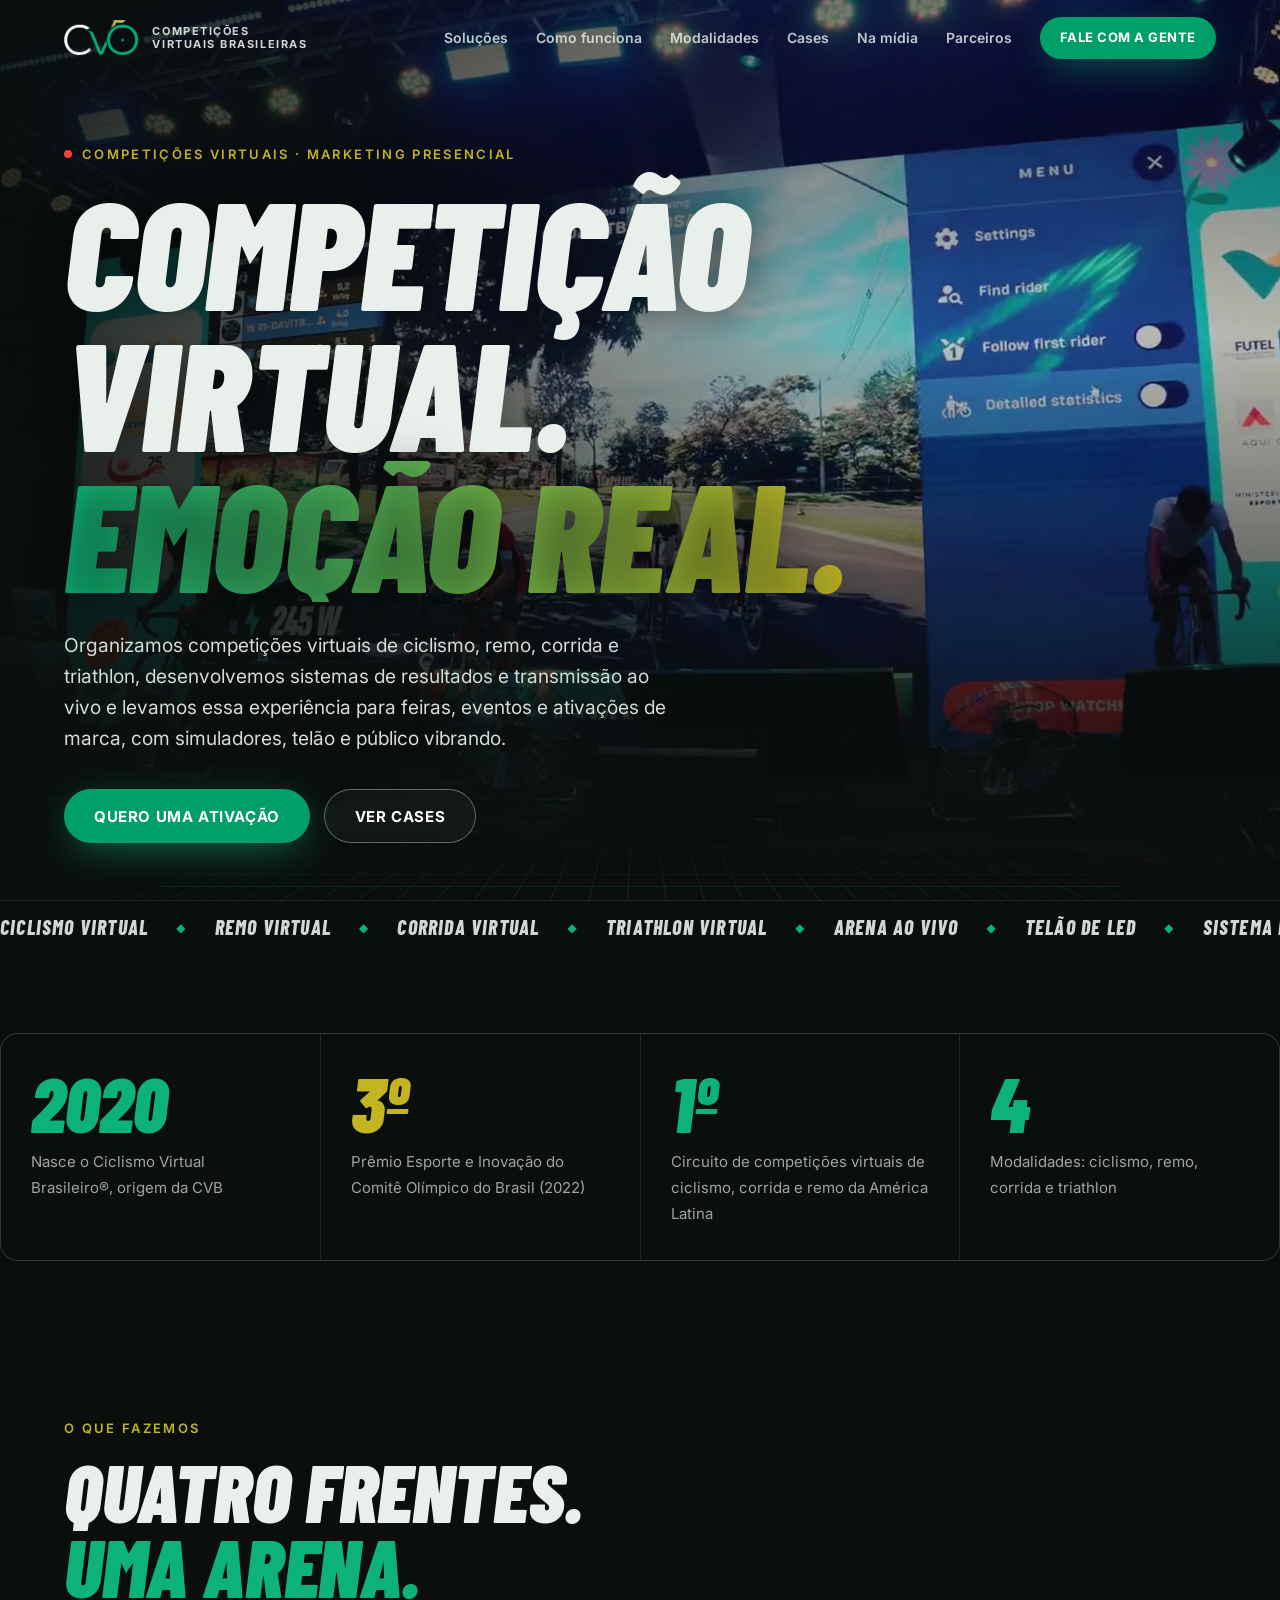
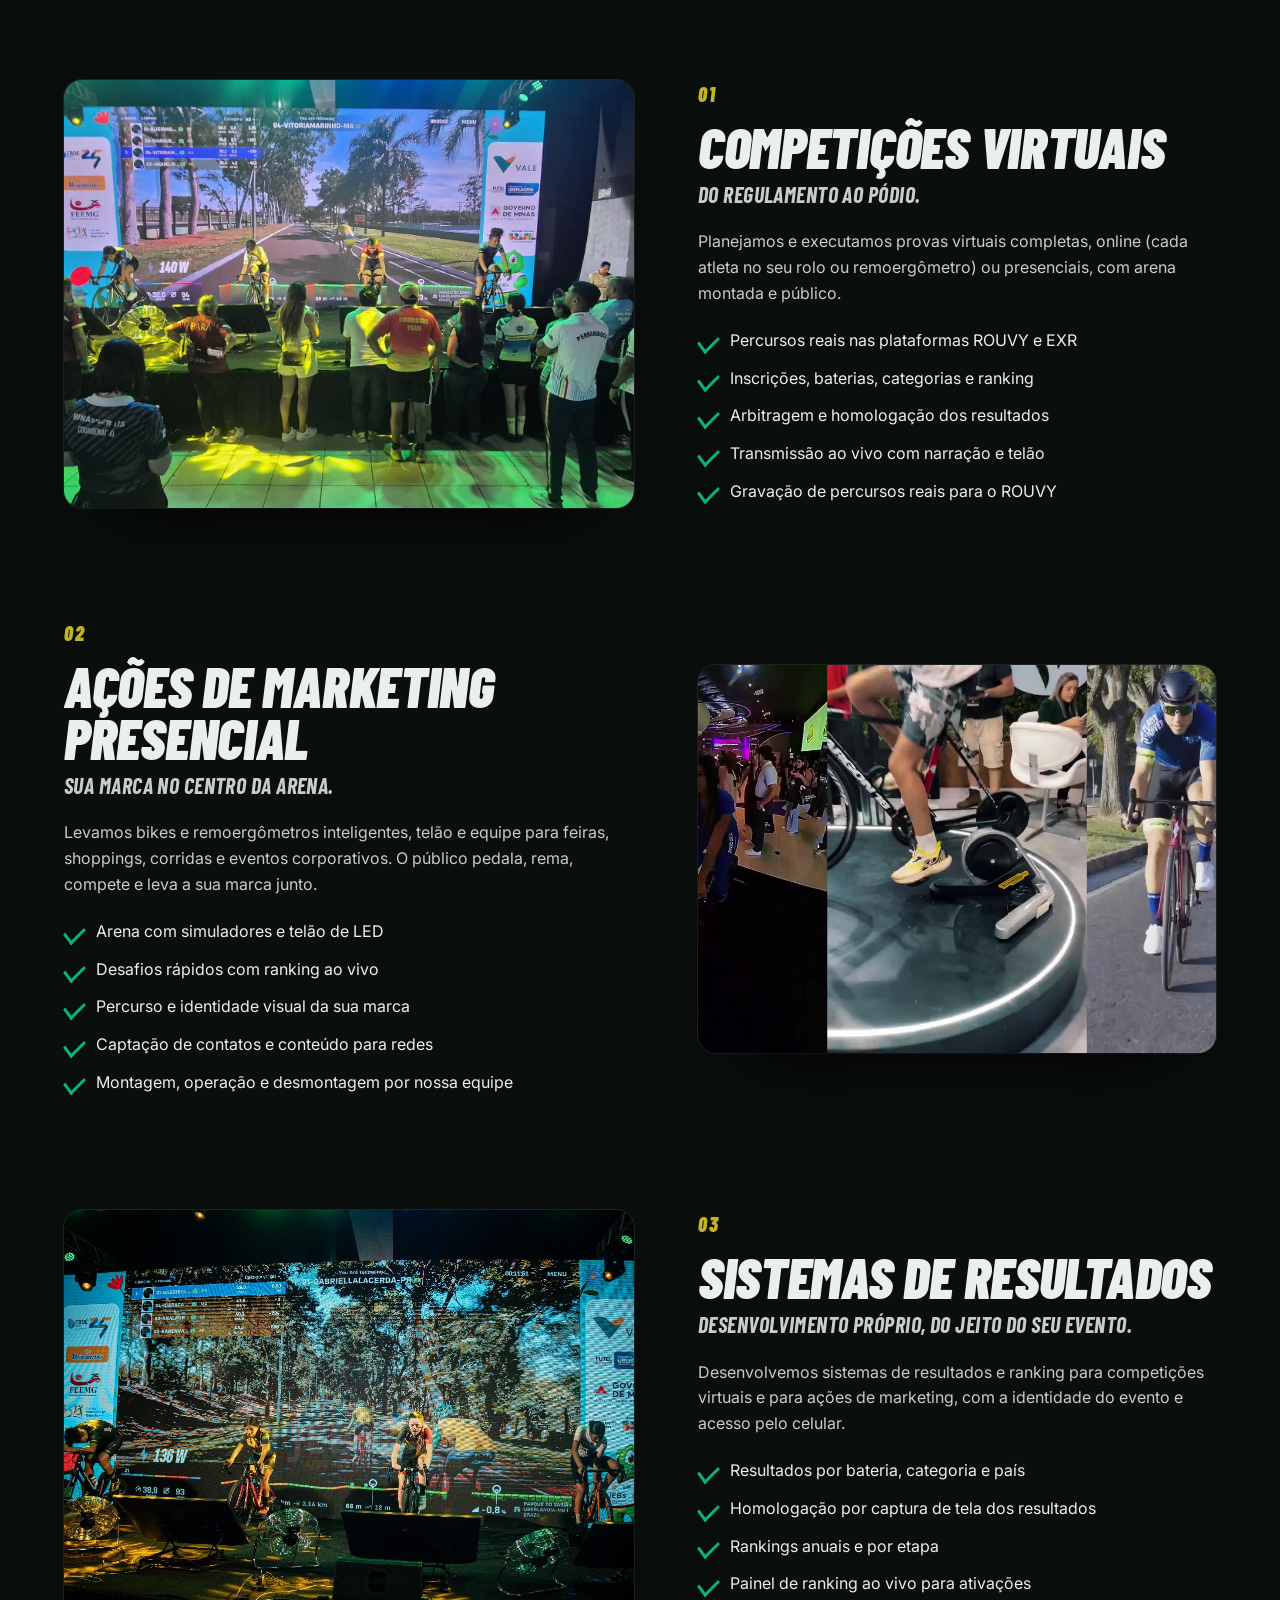
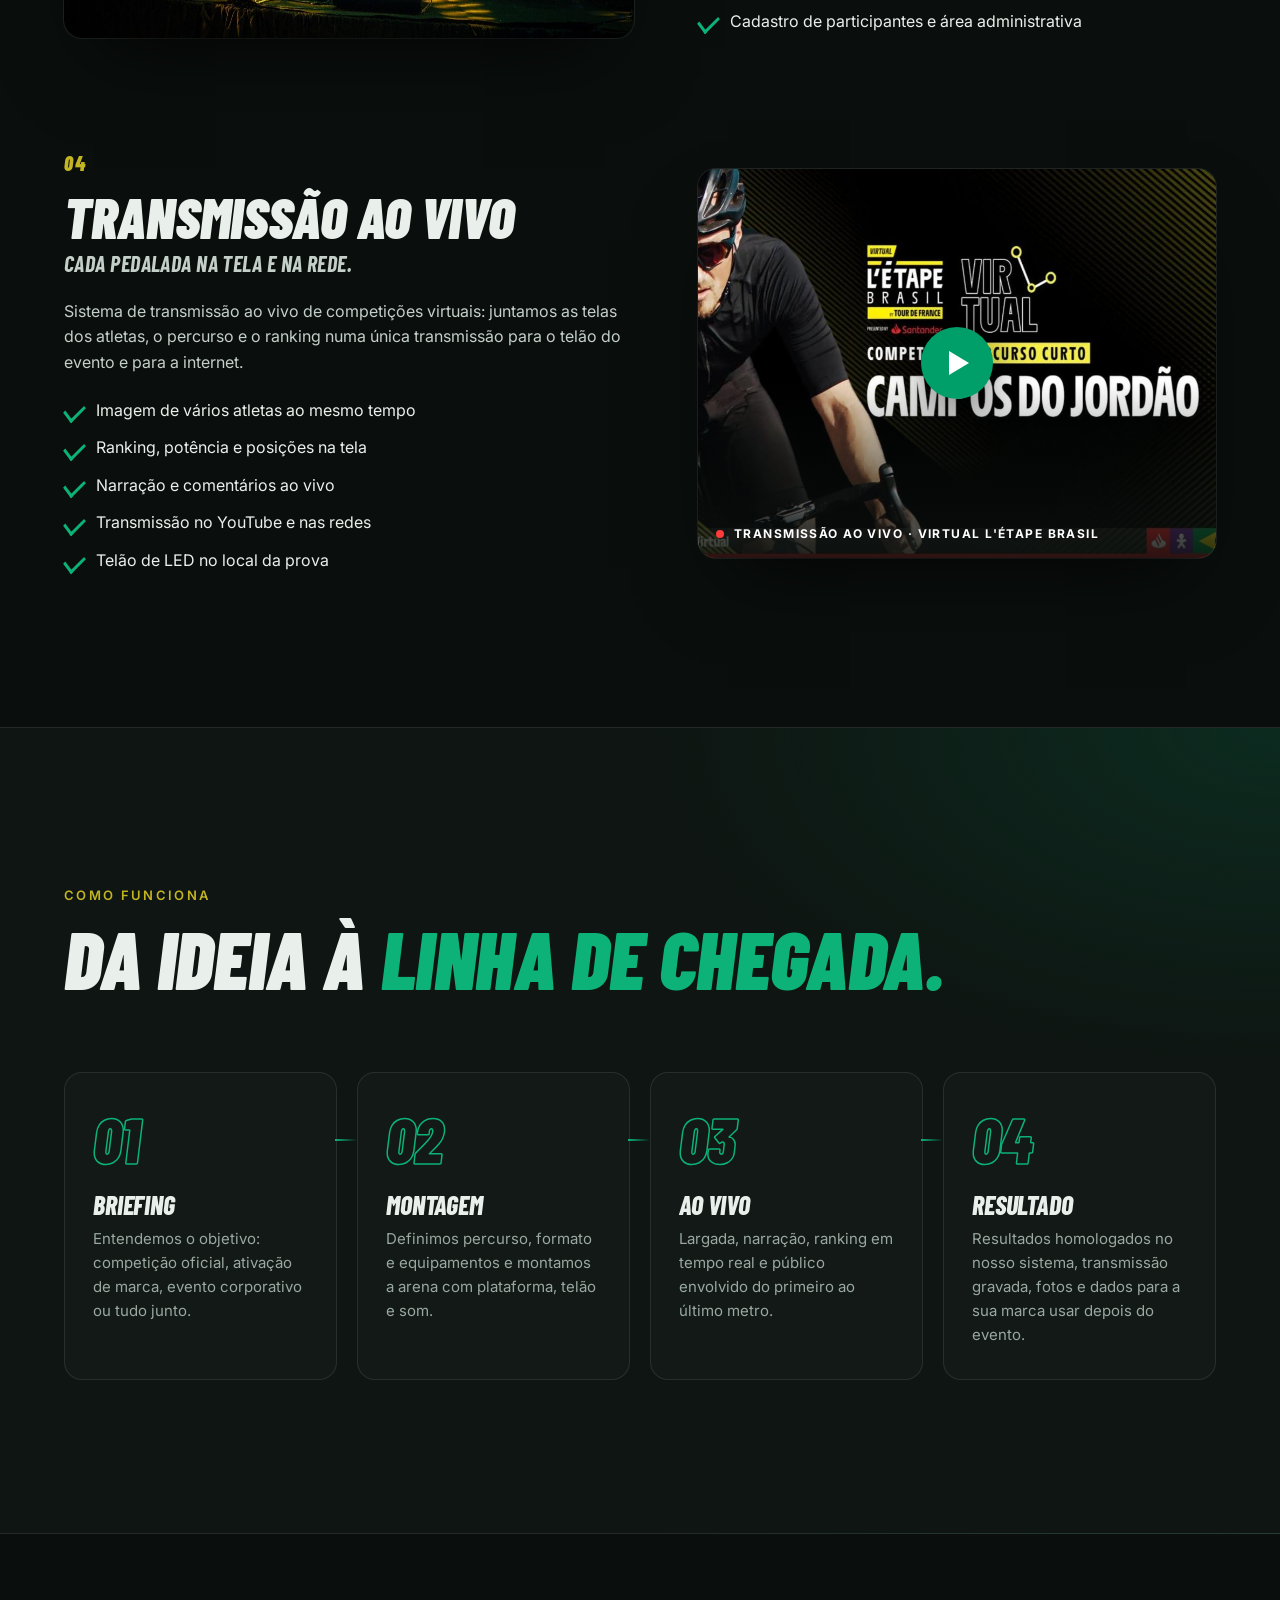
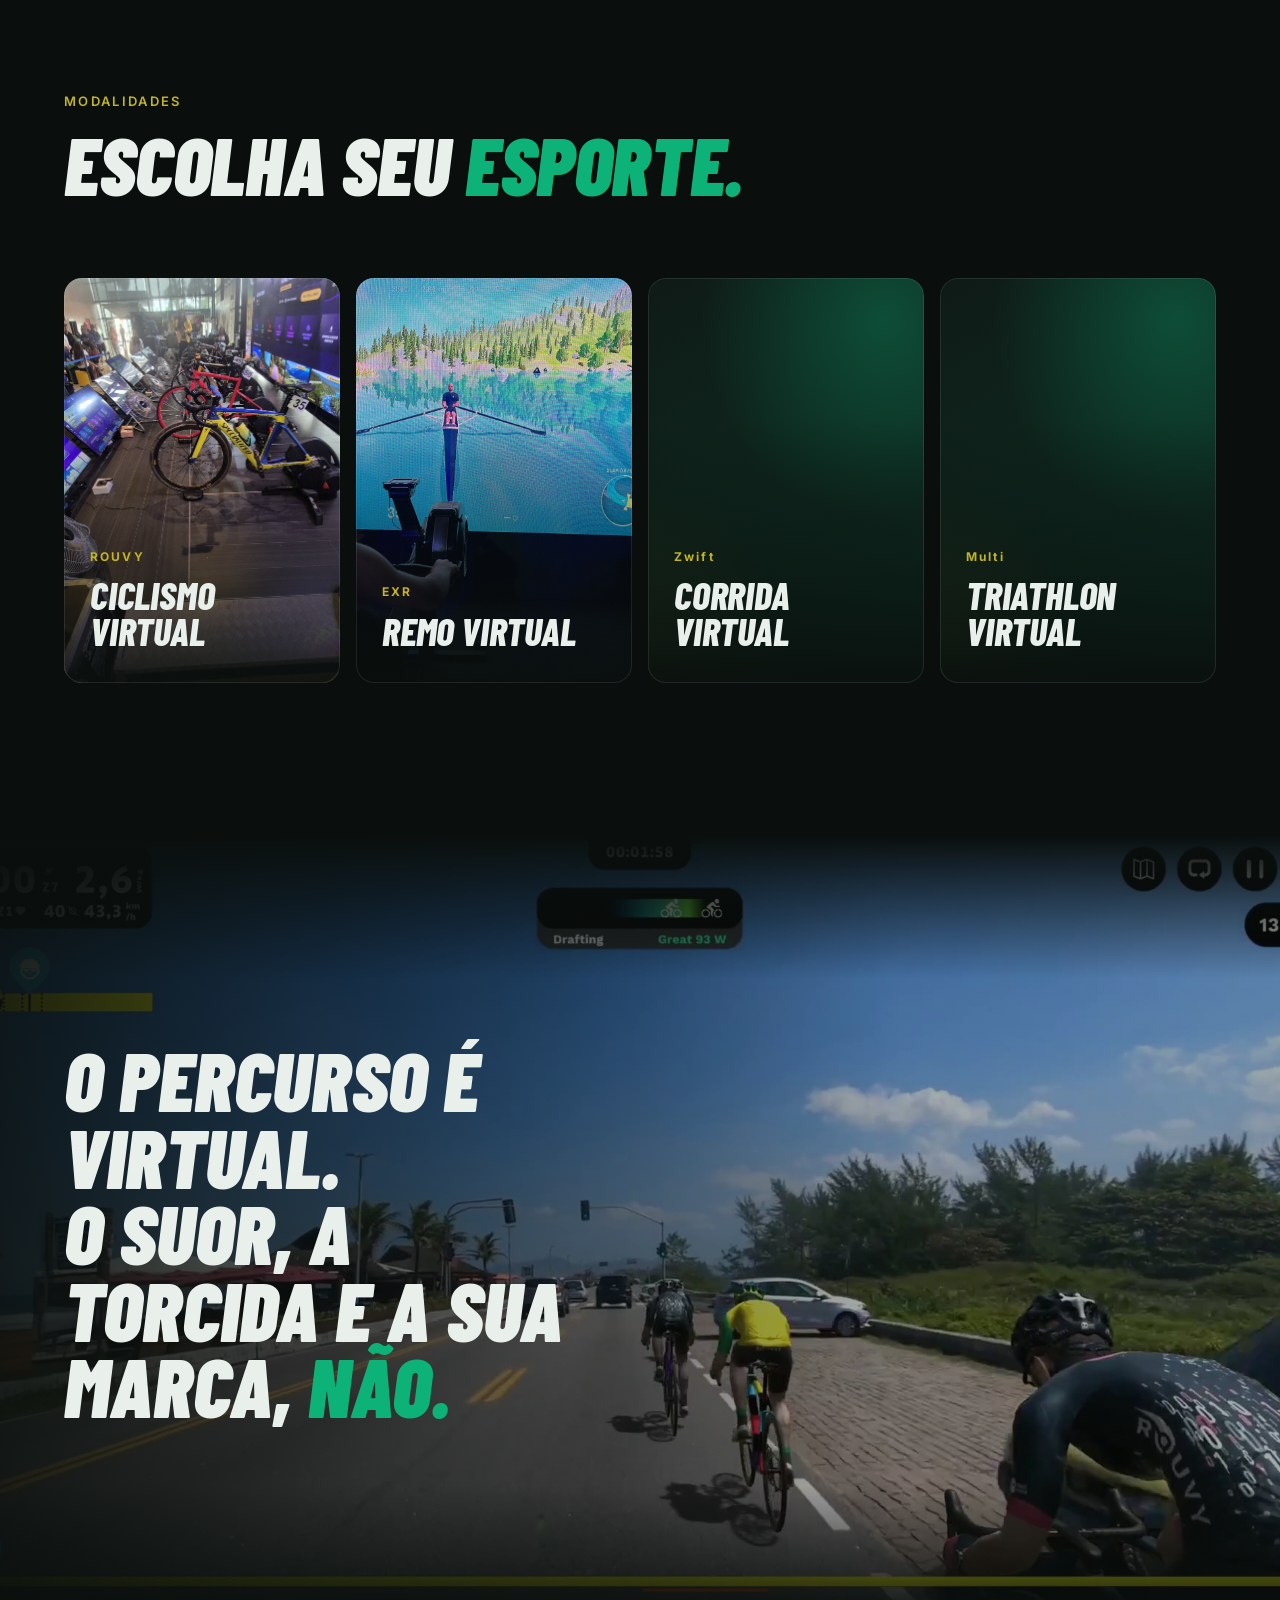
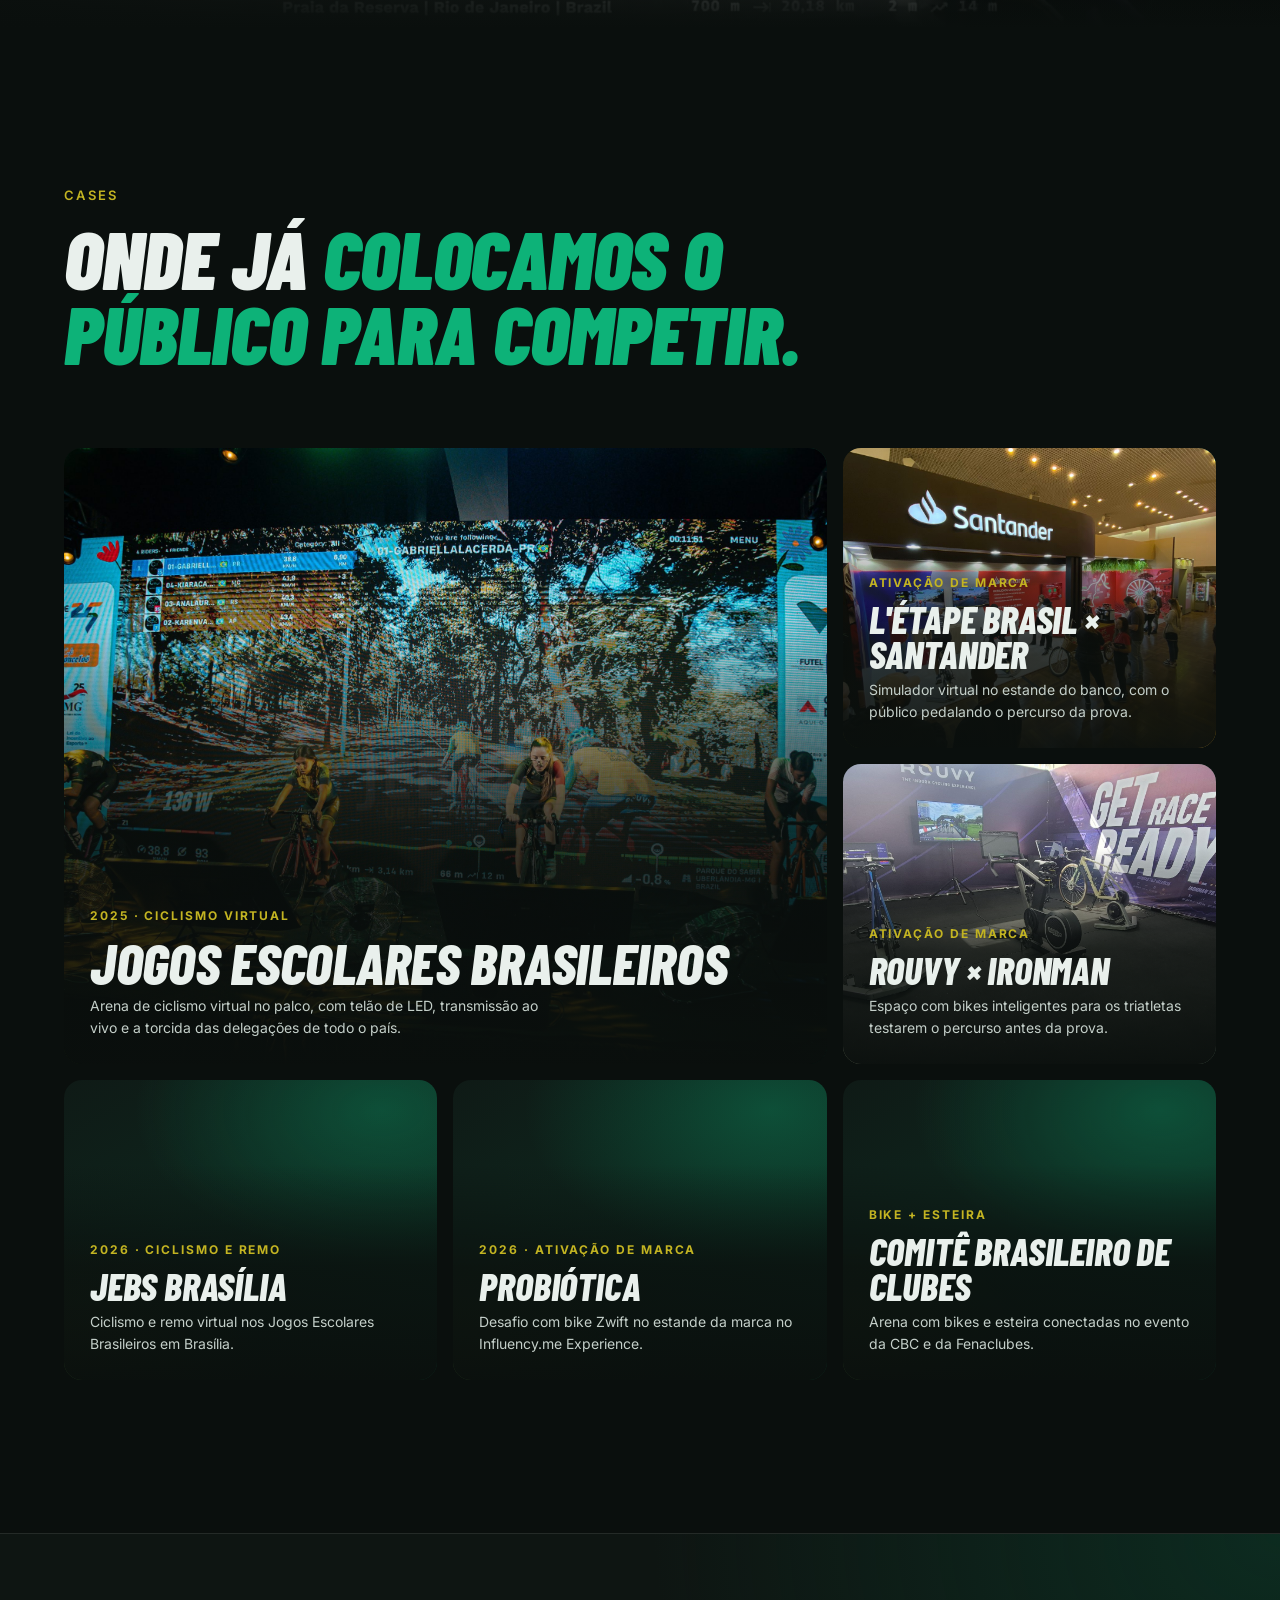
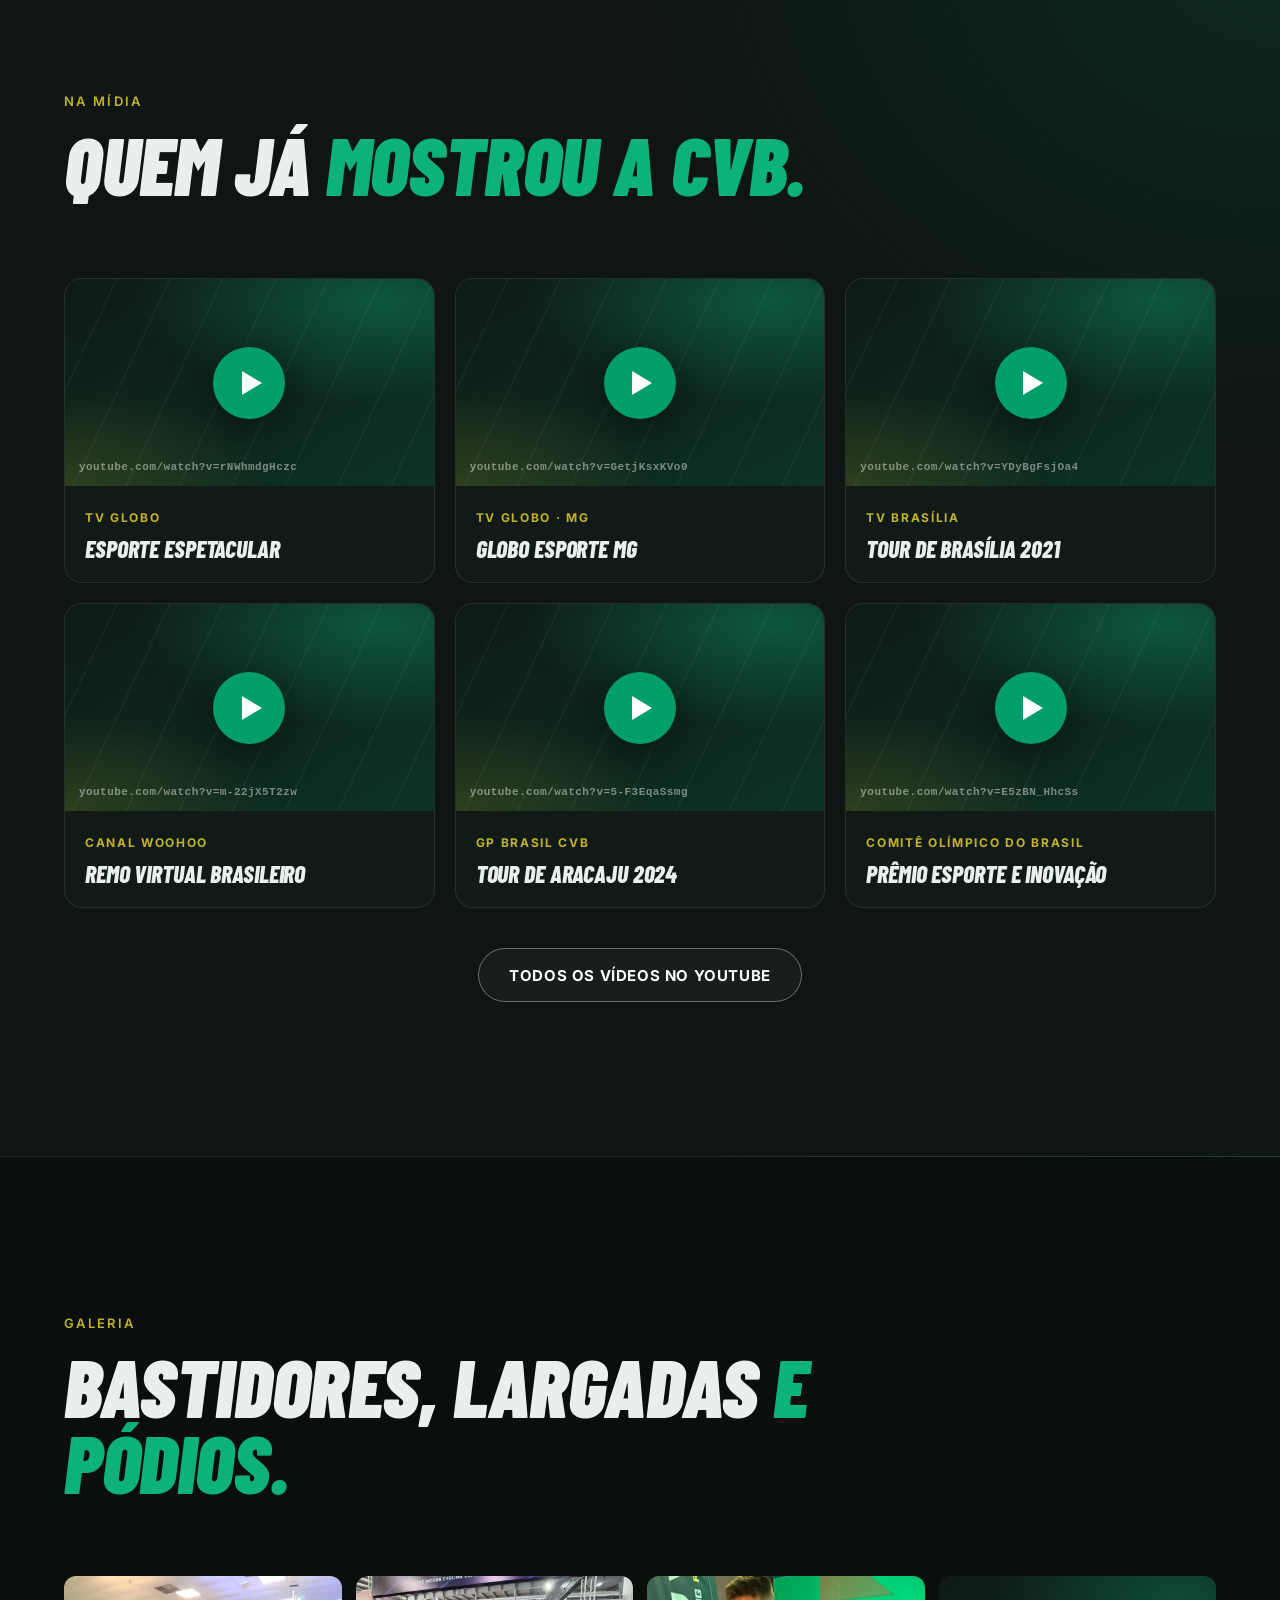
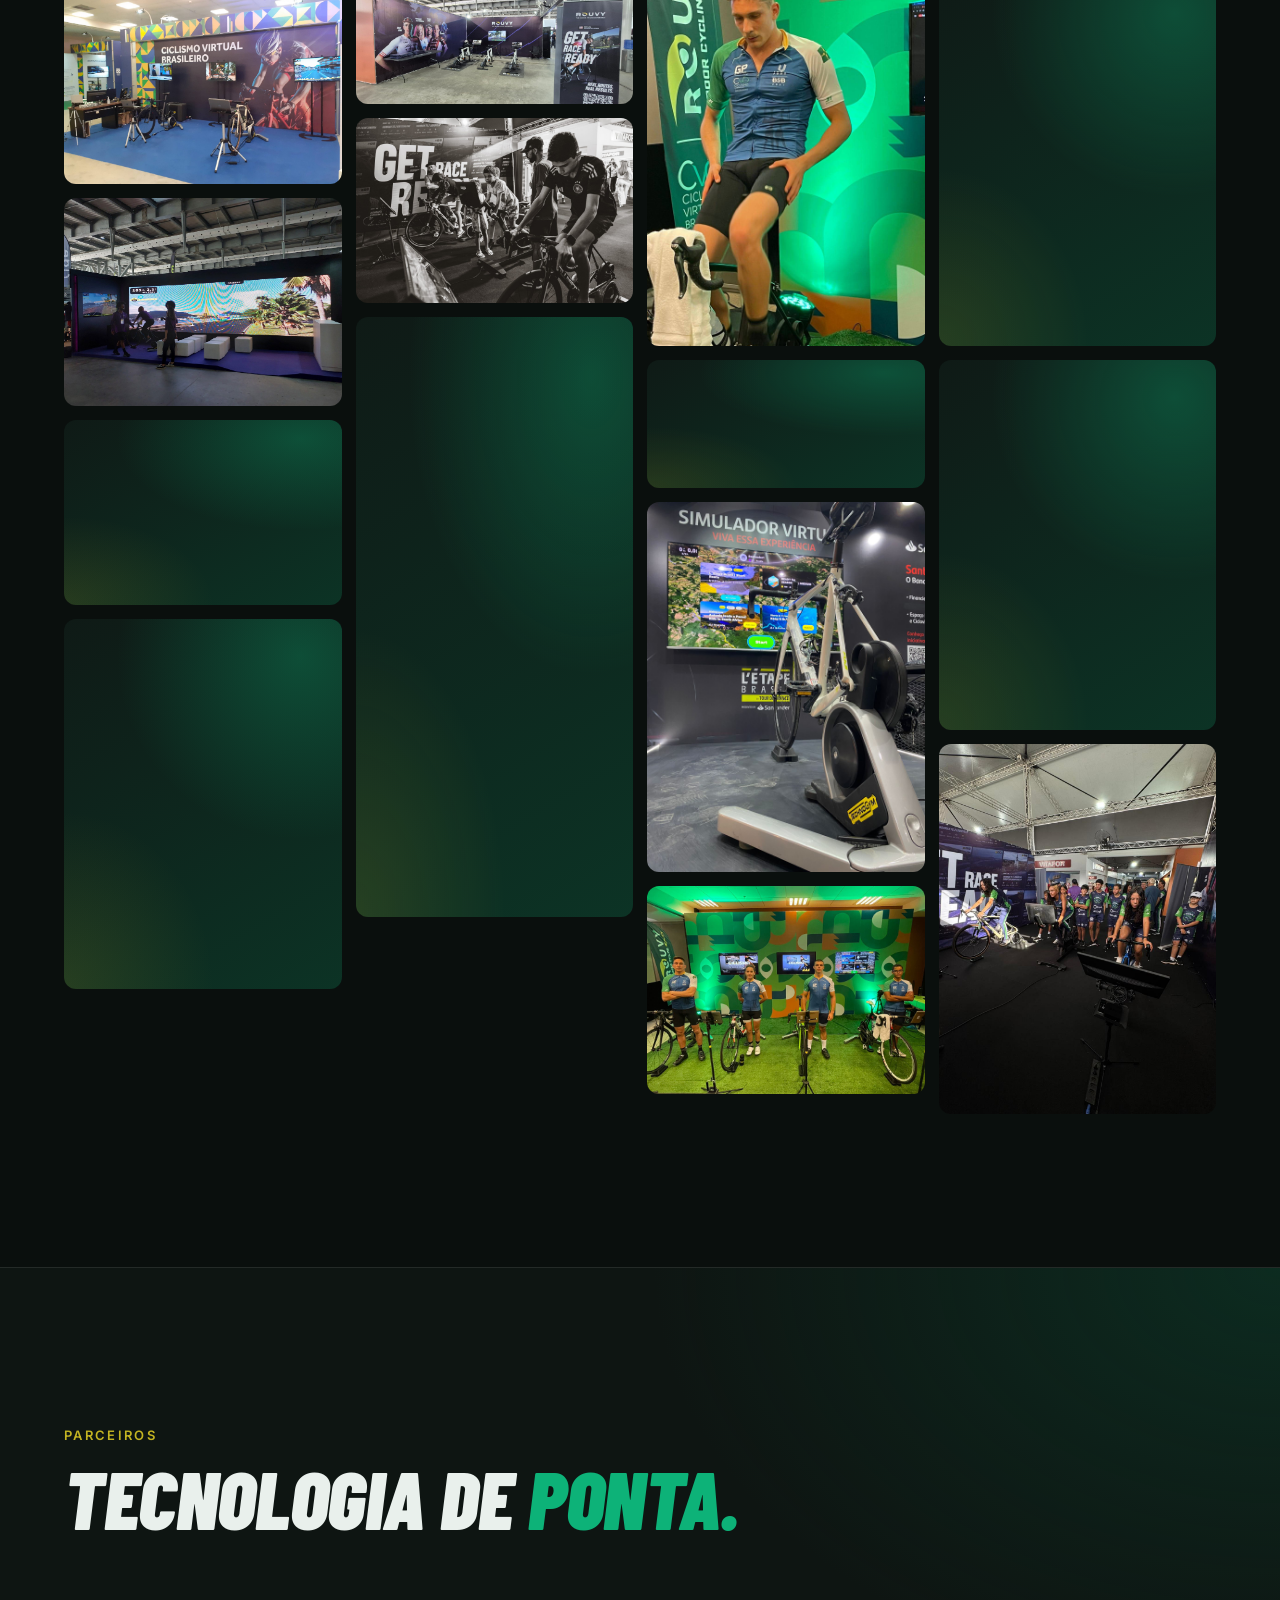
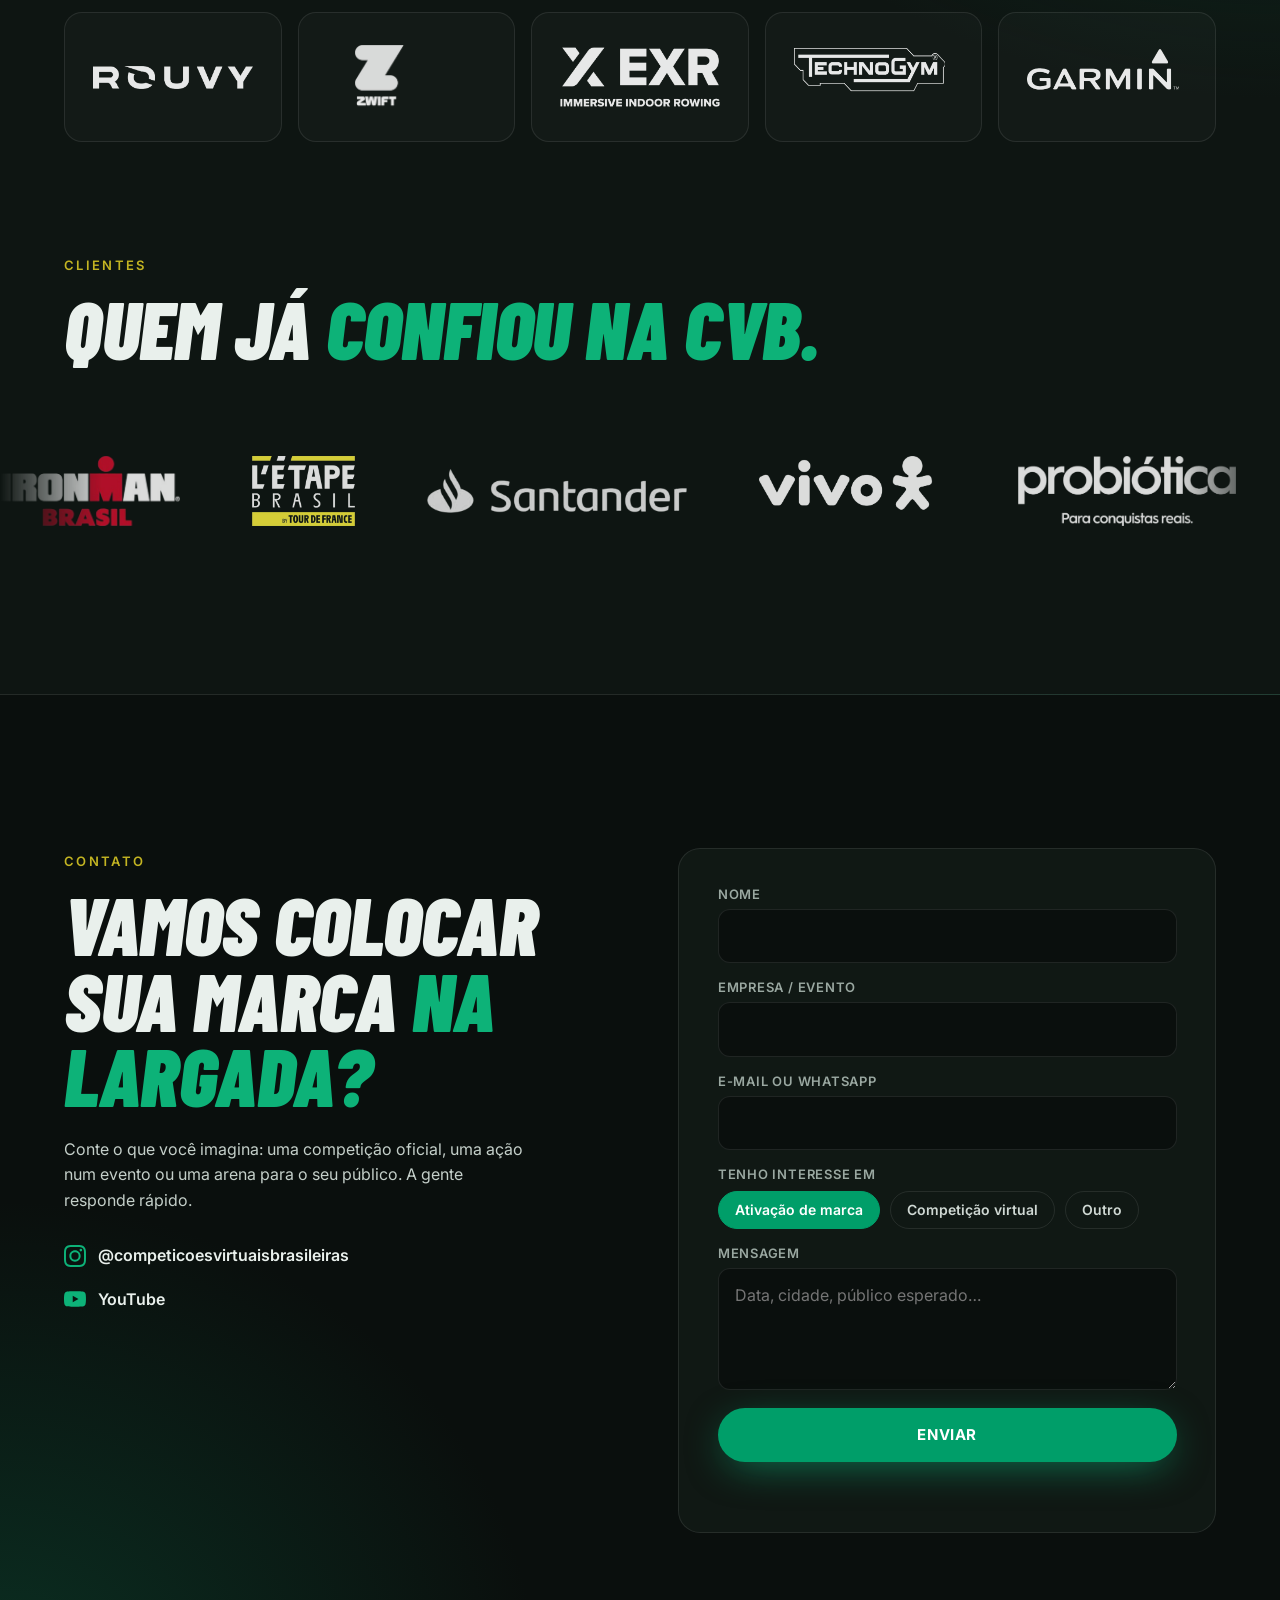
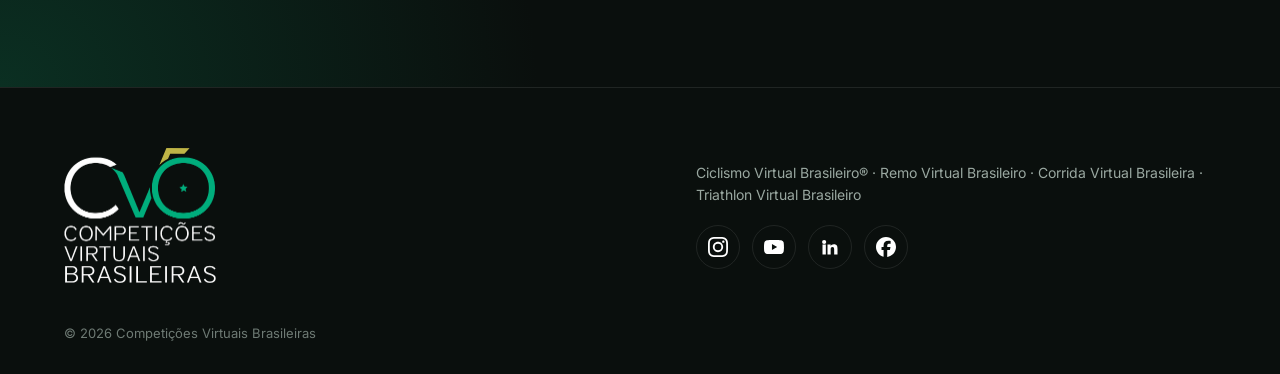
==== index.html @ 4bdceb3d "Transmissão ao vivo: Virtual L'Étape Brasil com a capa original Co-Authored-By: Claude Opus 5.5 <nor" ====
<!DOCTYPE html>
<html lang="pt-BR">
<head>
<meta charset="utf-8">
<meta name="viewport" content="width=device-width, initial-scale=1">
<title>CVB · Competições Virtuais Brasileiras</title>
<meta name="description" content="Competições virtuais de ciclismo, remo, corrida e triathlon, ações de marketing presencial, sistemas de resultados e transmissão ao vivo.">
<meta property="og:title" content="CVB · Competições Virtuais Brasileiras">
<meta property="og:description" content="Competição virtual. Emoção real. Competições virtuais e ativações de marca com simuladores, telão e público ao vivo.">
<meta property="og:image" content="assets/media/og-capa.jpg">
<meta name="theme-color" content="#0A0F0D">
<link rel="icon" type="image/png" href="assets/img/cvb-mark.png">
<link rel="preconnect" href="https://fonts.googleapis.com">
<link rel="preconnect" href="https://fonts.gstatic.com" crossorigin>
<link href="https://fonts.googleapis.com/css2?family=Barlow+Condensed:ital,wght@0,600;0,800;1,700;1,800;1,900&family=Inter:wght@400;500;600;700&display=swap" rel="stylesheet">
<link rel="stylesheet" href="assets/css/style.css">
</head>
<body>

<!-- ============ HEADER ============ -->
<header class="hdr" id="topo">
  <a class="hdr__logo" href="#topo" aria-label="CVB · início">
    <img src="assets/img/cvb-mark.png" alt="CVB" width="74" height="35">
    <span class="hdr__name">Competições<br>Virtuais Brasileiras</span>
  </a>
  <nav class="hdr__nav" id="nav" aria-label="Principal">
    <a href="#solucoes">Soluções</a>
    <a href="#como">Como funciona</a>
    <a href="#modalidades">Modalidades</a>
    <a href="#cases">Cases</a>
    <a href="#midia">Na mídia</a>
    <a href="#parceiros">Parceiros</a>
    <a href="#contato" class="btn btn--sm btn--green">Fale com a gente</a>
  </nav>
  <button class="hdr__burger" id="burger" aria-label="Abrir menu" aria-expanded="false" aria-controls="nav"><span></span><span></span></button>
</header>

<main>

<!-- ============ HERO ============ -->
<section class="hero">
  <div class="hero__media">
    <video class="media" data-media="hero.mp4" data-poster="hero-poster.jpg" autoplay muted loop playsinline preload="metadata"></video>
    <div class="hero__shade"></div>
    <div class="hero__grid"></div>
  </div>
  <div class="hero__inner wrap">
    <p class="eyebrow"><span class="dot"></span> Competições virtuais · Marketing presencial</p>
    <h1 class="hero__title">Competição virtual.<br><em>Emoção real.</em></h1>
    <p class="hero__lead">Organizamos competições virtuais de ciclismo, remo, corrida e triathlon, desenvolvemos sistemas de resultados e transmissão ao vivo e levamos essa experiência para feiras, eventos e ativações de marca, com simuladores, telão e público vibrando.</p>
    <div class="hero__cta">
      <a href="#contato" class="btn btn--green">Quero uma ativação</a>
      <a href="#cases" class="btn btn--ghost">Ver cases</a>
    </div>
  </div>
  <div class="ticker" aria-hidden="true">
    <div class="ticker__track">
      <span>Ciclismo virtual</span><i>◆</i><span>Remo virtual</span><i>◆</i><span>Corrida virtual</span><i>◆</i><span>Triathlon virtual</span><i>◆</i><span>Arena ao vivo</span><i>◆</i><span>Telão de LED</span><i>◆</i><span>Sistema de resultados</span><i>◆</i><span>Transmissão ao vivo</span><i>◆</i>
      <span>Ciclismo virtual</span><i>◆</i><span>Remo virtual</span><i>◆</i><span>Corrida virtual</span><i>◆</i><span>Triathlon virtual</span><i>◆</i><span>Arena ao vivo</span><i>◆</i><span>Telão de LED</span><i>◆</i><span>Sistema de resultados</span><i>◆</i><span>Transmissão ao vivo</span><i>◆</i>
    </div>
  </div>
</section>

<!-- ============ FATOS ============ -->
<section class="facts wrap">
  <div class="fact reveal"><b>2020</b><span>Nasce o Ciclismo Virtual Brasileiro®, origem da CVB</span></div>
  <div class="fact reveal"><b>3º</b><span>Prêmio Esporte e Inovação do Comitê Olímpico do Brasil (2022)</span></div>
  <div class="fact reveal"><b>1º</b><span>Circuito de competições virtuais de ciclismo, corrida e remo da América Latina</span></div>
  <div class="fact reveal"><b>4</b><span>Modalidades: ciclismo, remo, corrida e triathlon</span></div>
</section>

<!-- ============ SOLUÇÕES ============ -->
<section class="sec" id="solucoes">
  <div class="wrap">
    <header class="sec__head reveal">
      <p class="eyebrow">O que fazemos</p>
      <h2>Quatro frentes.<br><em>Uma arena.</em></h2>
    </header>

    <article class="sol reveal">
      <div class="sol__media"><img class="media" data-media="sol-competicoes.jpg" alt="Atletas competindo em arena de ciclismo virtual com telão"></div>
      <div class="sol__body">
        <span class="sol__num">01</span>
        <h3>Competições virtuais</h3>
        <p class="sol__tag">Do regulamento ao pódio.</p>
        <p>Planejamos e executamos provas virtuais completas, online (cada atleta no seu rolo ou remoergômetro) ou presenciais, com arena montada e público.</p>
        <ul class="ticks">
          <li>Percursos reais nas plataformas ROUVY e EXR</li>
          <li>Inscrições, baterias, categorias e ranking</li>
          <li>Arbitragem e homologação dos resultados</li>
          <li>Transmissão ao vivo com narração e telão</li>
          <li>Gravação de percursos reais para o ROUVY</li>
        </ul>
      </div>
    </article>

    <article class="sol sol--rev reveal">
      <div class="sol__media sol__media--wide"><video class="media" data-media="sol-ativacoes.mp4" data-poster="sol-ativacoes.jpg" autoplay muted loop playsinline preload="none"></video></div>
      <div class="sol__body">
        <span class="sol__num">02</span>
        <h3>Ações de marketing presencial</h3>
        <p class="sol__tag">Sua marca no centro da arena.</p>
        <p>Levamos bikes e remoergômetros inteligentes, telão e equipe para feiras, shoppings, corridas e eventos corporativos. O público pedala, rema, compete e leva a sua marca junto.</p>
        <ul class="ticks">
          <li>Arena com simuladores e telão de LED</li>
          <li>Desafios rápidos com ranking ao vivo</li>
          <li>Percurso e identidade visual da sua marca</li>
          <li>Captação de contatos e conteúdo para redes</li>
          <li>Montagem, operação e desmontagem por nossa equipe</li>
        </ul>
      </div>
    </article>

    <article class="sol reveal">
      <div class="sol__media"><img class="media" data-media="sol-resultados.jpg" alt="Telão com ranking e dados da prova em tempo real"></div>
      <div class="sol__body">
        <span class="sol__num">03</span>
        <h3>Sistemas de resultados</h3>
        <p class="sol__tag">Desenvolvimento próprio, do jeito do seu evento.</p>
        <p>Desenvolvemos sistemas de resultados e ranking para competições virtuais e para ações de marketing, com a identidade do evento e acesso pelo celular.</p>
        <ul class="ticks">
          <li>Resultados por bateria, categoria e país</li>
          <li>Homologação por captura de tela dos resultados</li>
          <li>Rankings anuais e por etapa</li>
          <li>Painel de ranking ao vivo para ativações</li>
          <li>Cadastro de participantes e área administrativa</li>
        </ul>
      </div>
    </article>

    <article class="sol sol--rev reveal">
      <div class="sol__media sol__media--video yt-inline" data-yt="e1ZCD8Ha5gc" data-start="4679" data-title="Virtual L'Étape Brasil by Tour de France presented by Santander" role="button" tabindex="0" aria-label="Assistir à transmissão: Virtual L'Étape Brasil">
        <img class="media" data-media="transmissao-capa.jpg" alt="">
        <span class="yt__play"></span>
        <span class="yt-inline__tag"><i class="dot"></i> Transmissão ao vivo · Virtual L'Étape Brasil</span>
      </div>
      <div class="sol__body">
        <span class="sol__num">04</span>
        <h3>Transmissão ao vivo</h3>
        <p class="sol__tag">Cada pedalada na tela e na rede.</p>
        <p>Sistema de transmissão ao vivo de competições virtuais: juntamos as telas dos atletas, o percurso e o ranking numa única transmissão para o telão do evento e para a internet.</p>
        <ul class="ticks">
          <li>Imagem de vários atletas ao mesmo tempo</li>
          <li>Ranking, potência e posições na tela</li>
          <li>Narração e comentários ao vivo</li>
          <li>Transmissão no YouTube e nas redes</li>
          <li>Telão de LED no local da prova</li>
        </ul>
      </div>
    </article>
  </div>
</section>

<!-- ============ COMO FUNCIONA ============ -->
<section class="sec sec--panel" id="como">
  <div class="wrap">
    <header class="sec__head reveal">
      <p class="eyebrow">Como funciona</p>
      <h2>Da ideia à <em>linha de chegada.</em></h2>
    </header>
    <ol class="steps">
      <li class="step reveal"><span>01</span><h4>Briefing</h4><p>Entendemos o objetivo: competição oficial, ativação de marca, evento corporativo ou tudo junto.</p></li>
      <li class="step reveal"><span>02</span><h4>Montagem</h4><p>Definimos percurso, formato e equipamentos e montamos a arena com plataforma, telão e som.</p></li>
      <li class="step reveal"><span>03</span><h4>Ao vivo</h4><p>Largada, narração, ranking em tempo real e público envolvido do primeiro ao último metro.</p></li>
      <li class="step reveal"><span>04</span><h4>Resultado</h4><p>Resultados homologados no nosso sistema, transmissão gravada, fotos e dados para a sua marca usar depois do evento.</p></li>
    </ol>
  </div>
</section>

<!-- ============ MODALIDADES ============ -->
<section class="sec" id="modalidades">
  <div class="wrap">
    <header class="sec__head reveal">
      <p class="eyebrow">Modalidades</p>
      <h2>Escolha seu <em>esporte.</em></h2>
    </header>
    <div class="mods">
      <a class="mod reveal" href="#contato"><img class="media" data-media="mod-ciclismo.jpg" alt="Ciclismo virtual"><div class="mod__txt"><small>ROUVY</small><h3>Ciclismo virtual</h3><p>Rolos inteligentes e percursos reais filmados no mundo todo.</p></div></a>
      <a class="mod reveal" href="#contato"><img class="media" data-media="mod-remo.jpg" alt="Remo virtual"><div class="mod__txt"><small>EXR</small><h3>Remo virtual</h3><p>Remoergômetros conectados em raias virtuais imersivas.</p></div></a>
      <a class="mod reveal" href="#contato"><img class="media" data-media="mod-corrida.jpg" alt="Corrida virtual"><div class="mod__txt"><small>Zwift</small><h3>Corrida virtual</h3><p>Esteiras conectadas aos mundos virtuais do Zwift.</p></div></a>
      <a class="mod reveal" href="#contato"><img class="media" data-media="mod-triathlon.jpg" alt="Triathlon virtual"><div class="mod__txt"><small>Multi</small><h3>Triathlon virtual</h3><p>Remo, bike e corrida em uma só prova indoor.</p></div></a>
    </div>
  </div>
</section>

<!-- ============ VÍDEO FULL ============ -->
<section class="bigvideo">
  <video class="media" data-media="arena-loop.mp4" data-poster="arena-loop.jpg" autoplay muted loop playsinline preload="none"></video>
  <div class="bigvideo__shade"></div>
  <blockquote class="bigvideo__quote wrap reveal">
    <p>O percurso é virtual.<br>O suor, a torcida e a sua marca, <em>não.</em></p>
  </blockquote>
</section>

<!-- ============ CASES ============ -->
<section class="sec" id="cases">
  <div class="wrap">
    <header class="sec__head reveal">
      <p class="eyebrow">Cases</p>
      <h2>Onde já <em>colocamos o público para competir.</em></h2>
    </header>
    <div class="cases">
      <article class="case case--xl reveal"><img class="media" data-media="case-jebs-2025.jpg" alt="Ciclismo virtual nos Jogos Escolares Brasileiros 2025"><div class="case__txt"><small>2025 · Ciclismo virtual</small><h3>Jogos Escolares Brasileiros</h3><p>Arena de ciclismo virtual no palco, com telão de LED, transmissão ao vivo e a torcida das delegações de todo o país.</p></div></article>
      <article class="case reveal"><img class="media" data-media="case-letape-santander.jpg" alt="Simulador L'Étape Brasil no estande do Santander"><div class="case__txt"><small>Ativação de marca</small><h3>L'Étape Brasil × Santander</h3><p>Simulador virtual no estande do banco, com o público pedalando o percurso da prova.</p></div></article>
      <article class="case reveal"><img class="media" data-media="case-rouvy-ironman.jpg" alt="Espaço ROUVY no IRONMAN"><div class="case__txt"><small>Ativação de marca</small><h3>ROUVY × IRONMAN</h3><p>Espaço com bikes inteligentes para os triatletas testarem o percurso antes da prova.</p></div></article>
      <article class="case reveal"><img class="media" data-media="case-jebs-2026.jpg" alt="Ciclismo e remo virtual nos JEBs Brasília 2026"><div class="case__txt"><small>2026 · Ciclismo e remo</small><h3>JEBs Brasília</h3><p>Ciclismo e remo virtual nos Jogos Escolares Brasileiros em Brasília.</p></div></article>
      <article class="case reveal"><img class="media" data-media="case-probiotica.jpg" alt="Ativação Probiótica com bike Zwift"><div class="case__txt"><small>2026 · Ativação de marca</small><h3>Probiótica</h3><p>Desafio com bike Zwift no estande da marca no Influency.me Experience.</p></div></article>
      <article class="case reveal"><img class="media" data-media="case-cbc.jpg" alt="Arena CVB no evento do Comitê Brasileiro de Clubes"><div class="case__txt"><small>Bike + esteira</small><h3>Comitê Brasileiro de Clubes</h3><p>Arena com bikes e esteira conectadas no evento da CBC e da Fenaclubes.</p></div></article>
    </div>
  </div>
</section>

<!-- ============ NA MÍDIA ============ -->
<section class="sec sec--panel" id="midia">
  <div class="wrap">
    <header class="sec__head reveal">
      <p class="eyebrow">Na mídia</p>
      <h2>Quem já <em>mostrou a CVB.</em></h2>
    </header>
    <div class="yt-grid" id="ytGrid"></div>
    <p class="center reveal"><a class="btn btn--ghost" href="https://www.youtube.com/@competicoesvirtuaisbrasileiras" target="_blank" rel="noopener">Todos os vídeos no YouTube</a></p>
  </div>
</section>

<!-- ============ GALERIA ============ -->
<section class="sec" id="galeria">
  <div class="wrap">
    <header class="sec__head reveal">
      <p class="eyebrow">Galeria</p>
      <h2>Bastidores, largadas <em>e pódios.</em></h2>
    </header>
    <div class="gallery" id="gallery"></div>
  </div>
</section>

<!-- ============ PARCEIROS & CLIENTES ============ -->
<section class="sec sec--panel" id="parceiros">
  <div class="wrap">
    <header class="sec__head reveal">
      <p class="eyebrow">Parceiros</p>
      <h2>Tecnologia de <em>ponta.</em></h2>
    </header>
    <div class="logos logos--partners reveal" id="partners"></div>

    <header class="sec__head sec__head--sm reveal" id="clientes">
      <p class="eyebrow">Clientes</p>
      <h2>Quem já <em>confiou na CVB.</em></h2>
    </header>
  </div>
  <div class="marquee reveal" aria-label="Clientes">
    <div class="marquee__track" id="clients"></div>
  </div>
</section>

<!-- ============ CONTATO ============ -->
<section class="sec contact" id="contato">
  <div class="wrap contact__grid">
    <div class="reveal">
      <p class="eyebrow">Contato</p>
      <h2>Vamos colocar sua marca <em>na largada?</em></h2>
      <p class="contact__lead">Conte o que você imagina: uma competição oficial, uma ação num evento ou uma arena para o seu público. A gente responde rápido.</p>
      <ul class="contact__links" id="contactLinks"></ul>
    </div>
    <form class="form reveal" id="form" novalidate>
      <label>Nome<input name="nome" required autocomplete="name"></label>
      <label>Empresa / evento<input name="empresa" autocomplete="organization"></label>
      <label>E-mail ou WhatsApp<input name="contato" required></label>
      <fieldset>
        <legend>Tenho interesse em</legend>
        <label class="chip"><input type="radio" name="tipo" value="Ação de marketing presencial" checked><span>Ativação de marca</span></label>
        <label class="chip"><input type="radio" name="tipo" value="Organização de competição virtual"><span>Competição virtual</span></label>
        <label class="chip"><input type="radio" name="tipo" value="Outro assunto"><span>Outro</span></label>
      </fieldset>
      <label>Mensagem<textarea name="msg" rows="4" placeholder="Data, cidade, público esperado…"></textarea></label>
      <button class="btn btn--green btn--block" type="submit">Enviar</button>
      <p class="form__note" id="formNote" role="status"></p>
    </form>
  </div>
</section>

</main>

<!-- ============ FOOTER ============ -->
<footer class="ftr">
  <div class="wrap ftr__grid">
    <img src="assets/img/cvb-logo.png" alt="Competições Virtuais Brasileiras" class="ftr__logo" width="152" height="135">
    <div>
      <p class="ftr__mods">Ciclismo Virtual Brasileiro® · Remo Virtual Brasileiro · Corrida Virtual Brasileira · Triathlon Virtual Brasileiro</p>
      <div class="social" id="social"></div>
    </div>
  </div>
  <p class="ftr__copy wrap">© <span id="ano">2026</span> Competições Virtuais Brasileiras</p>
</footer>

<div class="lightbox" id="lightbox" hidden><button class="lightbox__x" aria-label="Fechar">×</button><img alt=""></div>

<script src="assets/js/main.js"></script>
</body>
</html>
---- assets/css/style.css ----
/* =========================================================
   CVB · Competições Virtuais Brasileiras
   Paleta do logo: verde #009E69 / #0DB278, dourado #C3B422
   ========================================================= */
:root{
  --bg:#0A0F0D;
  --bg2:#0E1512;
  --panel:#121A17;
  --line:rgba(255,255,255,.09);
  --txt:#E9F0EC;
  --mute:#9AA8A1;
  --green:#009E69;
  --green2:#0DB278;
  --gold:#C3B422;
  --deep:#0B3D2B;
  --r:18px;
  --head:"Barlow Condensed",system-ui,sans-serif;
  --body:"Inter",system-ui,-apple-system,Segoe UI,Roboto,sans-serif;
  --pad:clamp(20px,5vw,72px);
}
*{box-sizing:border-box;margin:0;padding:0}
html{scroll-behavior:smooth;scroll-padding-top:84px}
body{background:var(--bg);color:var(--txt);font:400 16px/1.6 var(--body);-webkit-font-smoothing:antialiased;overflow-x:hidden}
img,video{display:block;max-width:100%}
a{color:inherit;text-decoration:none}
.wrap{width:100%;max-width:1320px;margin:0 auto;padding:0 var(--pad)}
.center{text-align:center;margin-top:40px}
em{font-style:inherit;color:var(--green2)}

/* ---------- tipografia ---------- */
h1,h2,h3,h4{font-family:var(--head);font-style:italic;font-weight:900;text-transform:uppercase;line-height:.92;letter-spacing:-.005em}
h2{font-size:clamp(44px,6.4vw,96px)}
h3{font-size:clamp(28px,3vw,40px);font-weight:800}
h4{font-size:26px;font-weight:800}
.eyebrow{display:inline-flex;align-items:center;gap:10px;font:600 13px/1 var(--body);letter-spacing:.18em;text-transform:uppercase;color:var(--gold);margin-bottom:18px}
.dot{width:8px;height:8px;border-radius:50%;background:#ff3b3b;box-shadow:0 0 0 0 rgba(255,59,59,.6);animation:pulse 1.8s infinite}
@keyframes pulse{70%{box-shadow:0 0 0 10px rgba(255,59,59,0)}100%{box-shadow:0 0 0 0 rgba(255,59,59,0)}}

/* ---------- botões ---------- */
.btn{display:inline-flex;align-items:center;justify-content:center;gap:10px;height:54px;padding:0 30px;border-radius:999px;font:700 15px/1 var(--body);letter-spacing:.04em;text-transform:uppercase;transition:transform .2s,background .2s,box-shadow .2s;cursor:pointer;border:0}
.btn--green{background:var(--green);color:#fff;box-shadow:0 10px 40px -10px rgba(13,178,120,.7)}
.btn--green:hover{background:var(--green2);transform:translateY(-2px)}
.btn--ghost{border:1.5px solid rgba(255,255,255,.35);color:#fff;background:rgba(255,255,255,.04);backdrop-filter:blur(6px)}
.btn--ghost:hover{border-color:var(--green2);color:var(--green2)}
.btn--sm{height:42px;padding:0 20px;font-size:13px}
.btn--block{width:100%}

/* ---------- header ---------- */
.hdr{position:fixed;inset:0 0 auto 0;z-index:50;display:flex;align-items:center;justify-content:space-between;gap:24px;height:76px;padding:0 var(--pad);transition:background .3s,border-color .3s;border-bottom:1px solid transparent}
.hdr.is-solid{background:rgba(10,15,13,.82);backdrop-filter:blur(14px);border-color:var(--line)}
.hdr__logo{display:flex;align-items:center;gap:14px}
.hdr__logo img{height:35px;width:auto}
.hdr__name{font:700 11px/1.15 var(--body);letter-spacing:.14em;text-transform:uppercase;color:#cfd8d3}
.hdr__nav{display:flex;align-items:center;gap:28px;font:600 14px/1 var(--body)}
.hdr__nav a:not(.btn){opacity:.82;transition:opacity .2s,color .2s}
.hdr__nav a:not(.btn):hover{opacity:1;color:var(--green2)}
.hdr__burger{display:none;width:44px;height:44px;border:0;background:none;cursor:pointer;flex-direction:column;justify-content:center;gap:7px;align-items:center}
.hdr__burger span{width:26px;height:2px;background:#fff;transition:transform .3s}
.nav-open .hdr__burger span:first-child{transform:translateY(4.5px) rotate(45deg)}
.nav-open .hdr__burger span:last-child{transform:translateY(-4.5px) rotate(-45deg)}

/* ---------- mídia + placeholders ---------- */
.media{width:100%;height:100%;object-fit:cover}
.ph{position:relative;background:
  radial-gradient(120% 90% at 85% 10%,rgba(13,178,120,.35),transparent 55%),
  radial-gradient(90% 80% at 0% 100%,rgba(195,180,34,.18),transparent 60%),
  linear-gradient(150deg,#0F1A16,#0B3D2B 140%)}
.ph::before{content:"";position:absolute;inset:0;background:
  repeating-linear-gradient(115deg,transparent 0 46px,rgba(255,255,255,.035) 46px 48px)}
.ph::after{content:attr(data-label);position:absolute;left:14px;bottom:12px;font:600 11px/1.3 ui-monospace,Consolas,monospace;color:rgba(255,255,255,.45);letter-spacing:.04em}

.mod,.case,.sol__media,.gallery figure{background:
  radial-gradient(120% 90% at 85% 10%,rgba(13,178,120,.3),transparent 55%),
  radial-gradient(90% 80% at 0% 100%,rgba(195,180,34,.14),transparent 60%),
  linear-gradient(150deg,#0F1A16,#0B3D2B 140%)}
.gallery figure:not(.ok){aspect-ratio:var(--ar,4/3)}

/* ---------- hero ---------- */
.hero{position:relative;min-height:100svh;display:flex;flex-direction:column;justify-content:flex-end;overflow:hidden;isolation:isolate}
.hero__media{position:absolute;inset:0;z-index:-1}
.hero__media .media{position:absolute;inset:0}
.hero__shade{position:absolute;inset:0;background:
  linear-gradient(180deg,rgba(10,15,13,.55) 0%,rgba(10,15,13,.15) 35%,rgba(10,15,13,.85) 80%,var(--bg) 100%),
  linear-gradient(90deg,rgba(10,15,13,.85) 0%,rgba(10,15,13,0) 65%)}
.hero__grid{position:absolute;inset:auto 0 0 0;height:45%;opacity:.25;background:
  linear-gradient(var(--green2) 1px,transparent 1px) 0 0/100% 48px,
  linear-gradient(90deg,var(--green2) 1px,transparent 1px) 0 0/48px 100%;
  transform:perspective(500px) rotateX(62deg);transform-origin:bottom;mask-image:linear-gradient(transparent,#000 70%)}
.hero__inner{padding-top:140px;padding-bottom:110px}
.hero__title{font-size:clamp(44px,12vw,176px);max-width:12ch;text-shadow:0 6px 40px rgba(0,0,0,.4)}
.hero__title em{display:inline-block;background:linear-gradient(90deg,var(--green2),var(--gold));-webkit-background-clip:text;background-clip:text;color:transparent;padding-right:.08em}
.hero__lead{max-width:620px;margin:28px 0 36px;font-size:clamp(17px,1.5vw,20px);color:#d3ddd8}
.hero__cta{display:flex;flex-wrap:wrap;gap:14px}

.ticker{position:absolute;left:0;right:0;bottom:0;border-top:1px solid var(--line);background:rgba(10,15,13,.6);backdrop-filter:blur(8px);overflow:hidden}
.ticker__track{display:flex;gap:28px;width:max-content;padding:16px 0;animation:slide 38s linear infinite;font:800 italic 20px/1 var(--head);text-transform:uppercase;letter-spacing:.06em;color:#cfd8d3}
.ticker__track i{color:var(--green2);font-style:normal;font-size:12px;align-self:center}
@keyframes slide{to{transform:translateX(-50%)}}

/* ---------- fatos ---------- */
.facts{display:grid;grid-template-columns:repeat(4,1fr);gap:1px;background:var(--line);border:1px solid var(--line);border-radius:var(--r);overflow:hidden;margin-top:80px;padding:0}
.fact{background:var(--bg);padding:34px 30px}
.fact b{display:block;font:900 italic clamp(54px,6vw,84px)/.9 var(--head);color:var(--green2);margin-bottom:12px}
.fact:nth-child(2) b{color:var(--gold)}
.fact span{color:var(--mute);font-size:15px}

/* ---------- seções ---------- */
.sec{padding:clamp(90px,12vw,160px) 0}
.sec--panel{background:
  radial-gradient(70% 60% at 100% 0%,rgba(11,61,43,.55),transparent 70%),
  var(--bg2);border-block:1px solid var(--line)}
.sec__head{margin-bottom:clamp(44px,6vw,80px);max-width:900px}
.sec__head--sm{margin-top:110px}

/* soluções */
.sol{display:grid;grid-template-columns:1.1fr 1fr;gap:clamp(30px,5vw,80px);align-items:center;margin-bottom:clamp(70px,9vw,130px)}
.sol:last-child{margin-bottom:0}
.sol--rev .sol__media{order:2}
.sol__media--wide{aspect-ratio:2/1}
.sol__media--video{position:relative;aspect-ratio:16/9;cursor:pointer}
.sol__media--video .media,.sol__media--video iframe{position:absolute;inset:0;width:100%;height:100%;border:0}
.sol__media--video::after{content:"";position:absolute;inset:0;background:linear-gradient(180deg,transparent 55%,rgba(10,15,13,.85));pointer-events:none}
.sol__media--video.is-playing::after,.sol__media--video.is-playing .yt__play,.sol__media--video.is-playing .yt-inline__tag{display:none}
.sol__media--video:hover .yt__play{transform:scale(1.1);background:var(--green2)}
.yt-inline__tag{position:absolute;left:18px;bottom:16px;z-index:1;display:flex;align-items:center;gap:10px;font:700 12px/1.3 var(--body);letter-spacing:.12em;text-transform:uppercase;color:#fff}
.sol__media--video .yt__play{z-index:1}
.sol__media{aspect-ratio:4/3;border-radius:var(--r);overflow:hidden;box-shadow:0 40px 80px -30px rgba(0,0,0,.8),0 0 0 1px var(--line)}
.sol__num{font:900 italic 20px/1 var(--head);color:var(--gold);letter-spacing:.1em}
.sol__body h3{margin:12px 0 8px;font-size:clamp(40px,4.4vw,64px);font-weight:900}
.sol__tag{font:700 italic 22px/1.2 var(--head);text-transform:uppercase;color:var(--green2);margin-bottom:18px;letter-spacing:.02em}
.sol__body>p{color:#c4cfc9;margin-bottom:22px}
.ticks{list-style:none;display:grid;gap:12px}
.ticks li{position:relative;padding-left:32px}
.ticks li::before{content:"";position:absolute;left:0;top:.42em;width:18px;height:10px;border-left:3px solid var(--green2);border-bottom:3px solid var(--green2);transform:rotate(-45deg) skewX(-8deg)}

/* passos */
.steps{list-style:none;display:grid;grid-template-columns:repeat(4,1fr);gap:20px;counter-reset:s}
.step{position:relative;padding:34px 28px 32px;border:1px solid var(--line);border-radius:var(--r);background:rgba(255,255,255,.02);transition:border-color .3s,transform .3s}
.step:hover{border-color:rgba(13,178,120,.5);transform:translateY(-4px)}
.step span{display:block;font:900 italic 64px/1 var(--head);color:transparent;-webkit-text-stroke:1.5px var(--green2);margin-bottom:22px}
.step h4{margin-bottom:10px}
.step p{color:var(--mute);font-size:15px}
.step:not(:last-child)::after{content:"";position:absolute;top:66px;right:-21px;width:22px;height:2px;background:linear-gradient(90deg,var(--green2),transparent)}

/* modalidades */
.mods{display:grid;grid-template-columns:repeat(4,1fr);gap:16px}
.mod{position:relative;aspect-ratio:3/4.4;border-radius:var(--r);overflow:hidden;isolation:isolate}
.mod .media{position:absolute;inset:0;transition:transform .8s cubic-bezier(.2,.7,.2,1)}
.mod::after{content:"";position:absolute;inset:0;z-index:0;background:linear-gradient(180deg,transparent 35%,rgba(10,15,13,.95));transition:opacity .4s}
.mod:hover .media{transform:scale(1.07)}
.mod__txt{position:absolute;left:0;right:0;bottom:0;z-index:1;padding:26px}
.mod__txt small{font:700 12px/1 var(--body);letter-spacing:.18em;color:var(--gold)}
.mod__txt h3{margin:10px 0 8px}
.mod__txt p{font-size:14px;color:#c4cfc9;max-height:0;opacity:0;overflow:hidden;transition:max-height .5s,opacity .5s}
.mod:hover .mod__txt p{max-height:80px;opacity:1}
.mod::before{content:"";position:absolute;inset:0;z-index:2;border-radius:inherit;box-shadow:inset 0 0 0 1px var(--line);transition:box-shadow .3s}
.mod:hover::before{box-shadow:inset 0 0 0 2px var(--green2)}

/* vídeo grande */
.bigvideo{position:relative;height:min(88vh,820px);overflow:hidden;display:flex;align-items:center;isolation:isolate}
.bigvideo .media{position:absolute;inset:0;z-index:-2}
.bigvideo__shade{position:absolute;inset:0;z-index:-1;background:linear-gradient(90deg,rgba(10,15,13,.92),rgba(10,15,13,.35) 70%),linear-gradient(180deg,var(--bg),transparent 18%,transparent 82%,var(--bg))}
.bigvideo__quote p{font:900 italic clamp(44px,6.5vw,104px)/.92 var(--head);text-transform:uppercase;max-width:14ch}

/* cases */
.cases{display:grid;grid-template-columns:repeat(3,1fr);grid-auto-rows:300px;gap:16px}
.case{position:relative;border-radius:var(--r);overflow:hidden;isolation:isolate}
.case--xl{grid-column:span 2;grid-row:span 2}
.case .media{position:absolute;inset:0;transition:transform .8s cubic-bezier(.2,.7,.2,1)}
.case:hover .media{transform:scale(1.05)}
.case::after{content:"";position:absolute;inset:0;z-index:0;background:linear-gradient(180deg,rgba(10,15,13,0) 28%,rgba(10,15,13,.78) 62%,rgba(10,15,13,.97))}
.case__txt{position:absolute;left:0;right:0;bottom:0;z-index:1;padding:24px 26px}
.case__txt small{font:700 12px/1 var(--body);letter-spacing:.16em;text-transform:uppercase;color:var(--gold)}
.case__txt h3{margin:8px 0 6px}
.case--xl .case__txt h3{font-size:clamp(40px,4.5vw,64px)}
.case__txt p{font-size:14px;color:#c4cfc9;max-width:52ch}

/* youtube */
.yt-grid{display:grid;grid-template-columns:repeat(3,1fr);gap:20px}
.yt{border-radius:var(--r);overflow:hidden;background:var(--panel);border:1px solid var(--line);transition:border-color .3s,transform .3s}
.yt:hover{border-color:rgba(13,178,120,.5);transform:translateY(-4px)}
.yt__frame{position:relative;aspect-ratio:16/9;cursor:pointer;overflow:hidden}
.yt__frame img,.yt__frame iframe{position:absolute;inset:0;width:100%;height:100%;object-fit:cover;border:0}
.yt__play{position:absolute;inset:0;margin:auto;width:72px;height:72px;border-radius:50%;background:var(--green);display:grid;place-items:center;box-shadow:0 10px 40px rgba(0,0,0,.5);transition:transform .25s,background .25s}
.yt__play::before{content:"";margin-left:5px;border-style:solid;border-width:12px 0 12px 20px;border-color:transparent transparent transparent #fff}
.yt__frame:hover .yt__play{transform:scale(1.1);background:var(--green2)}
.yt__info{padding:18px 20px 22px}
.yt__info small{font:700 12px/1 var(--body);letter-spacing:.14em;text-transform:uppercase;color:var(--gold)}
.yt__info h4{font-size:24px;margin-top:8px}

/* galeria */
.gallery{columns:4 260px;column-gap:14px}
.gallery figure{break-inside:avoid;margin-bottom:14px;border-radius:12px;overflow:hidden;cursor:zoom-in;position:relative}
.gallery figure .media{height:auto;transition:transform .6s,filter .6s}
.gallery figure .ph-box{aspect-ratio:var(--ar,4/3)}
.gallery figure:hover .media{transform:scale(1.04);filter:saturate(1.15)}

/* logos */
.logos--partners{display:grid;grid-template-columns:repeat(5,minmax(0,1fr));gap:16px}
.logo-card{height:130px;display:grid;place-items:center;padding:24px 28px;border:1px solid var(--line);border-radius:var(--r);background:rgba(255,255,255,.025);transition:border-color .3s,background .3s}
.logo-card:hover{border-color:rgba(13,178,120,.5);background:rgba(13,178,120,.06)}
.logo-card img{max-height:64px;max-width:100%;width:auto;object-fit:contain;filter:brightness(0) invert(1);opacity:.9}
.logo-card img.keep{filter:none}
.logo-name{font:900 italic clamp(20px,2.2vw,28px)/1 var(--head);overflow-wrap:anywhere;text-transform:uppercase;letter-spacing:.04em;color:#e9f0ec;text-align:center}
.marquee{overflow:hidden;mask-image:linear-gradient(90deg,transparent,#000 8%,#000 92%,transparent)}
.marquee__track{display:flex;align-items:center;gap:72px;width:max-content;animation:slide 50s linear infinite;padding:10px 0}
.marquee:hover .marquee__track{animation-play-state:paused}
.client{height:78px;display:grid;place-items:center;flex:none}
.client img{max-height:70px;max-width:260px;width:auto;object-fit:contain;opacity:.85;transition:opacity .3s,transform .3s}
.client img.mono{filter:brightness(0) invert(1)}
.client:hover img{opacity:1;transform:scale(1.06)}
.client .logo-name{font-size:24px;color:#cfd8d3;white-space:nowrap}

/* contato */
.contact{background:radial-gradient(60% 70% at 0% 100%,rgba(11,61,43,.7),transparent 70%)}
.contact__grid{display:grid;grid-template-columns:1fr 1fr;gap:clamp(40px,6vw,100px);align-items:start}
.contact__lead{color:#c4cfc9;margin:24px 0 30px;max-width:46ch}
.contact__links{list-style:none;display:grid;gap:12px}
.contact__links a{display:inline-flex;align-items:center;gap:12px;font-weight:600}
.contact__links a:hover{color:var(--green2)}
.contact__links svg{width:22px;height:22px;fill:var(--green2)}
.form{display:grid;gap:18px;padding:clamp(24px,3vw,40px);border:1px solid var(--line);border-radius:22px;background:rgba(18,26,23,.85);backdrop-filter:blur(10px)}
.form label{display:grid;gap:8px;font:600 13px/1 var(--body);letter-spacing:.06em;text-transform:uppercase;color:var(--mute)}
.form input:not([type=radio]),.form textarea{width:100%;padding:15px 16px;border-radius:12px;border:1px solid var(--line);background:#0A0F0D;color:var(--txt);font:400 16px/1.4 var(--body);text-transform:none;letter-spacing:0;transition:border-color .2s}
.form input:focus,.form textarea:focus{outline:0;border-color:var(--green2)}
.form fieldset{border:0;display:flex;flex-wrap:wrap;gap:10px}
.form legend{font:600 13px/1 var(--body);letter-spacing:.06em;text-transform:uppercase;color:var(--mute);margin-bottom:10px;width:100%}
.chip{display:inline-flex!important;cursor:pointer}
.chip input{position:absolute;opacity:0;pointer-events:none}
.chip span{padding:11px 16px;border-radius:999px;border:1px solid var(--line);font:600 14px/1 var(--body);text-transform:none;letter-spacing:0;color:#cfd8d3;transition:all .2s}
.chip input:checked+span{background:var(--green);border-color:var(--green);color:#fff}
.chip input:focus-visible+span{outline:2px solid var(--gold)}
.form__note{font-size:14px;color:var(--green2);min-height:1em}

/* footer */
.ftr{border-top:1px solid var(--line);padding:60px 0 30px}
.ftr__grid{display:flex;align-items:center;justify-content:space-between;gap:40px;flex-wrap:wrap}
.ftr__logo{width:152px;height:auto}
.ftr__mods{color:var(--mute);font-size:14px;max-width:520px;margin-bottom:18px}
.social{display:flex;gap:12px}
.social a{width:44px;height:44px;border-radius:50%;display:grid;place-items:center;border:1px solid var(--line);transition:all .2s}
.social a:hover{background:var(--green);border-color:var(--green)}
.social svg{width:20px;height:20px;fill:#fff}
.ftr__copy{margin-top:40px;font-size:13px;color:#6e7a74}

/* lightbox */
.lightbox{position:fixed;inset:0;z-index:100;background:rgba(5,8,7,.94);display:grid;place-items:center;padding:4vw}
.lightbox[hidden]{display:none}
.lightbox img{max-height:90vh;max-width:100%;border-radius:12px}
.lightbox__x{position:absolute;top:18px;right:22px;font-size:42px;line-height:1;color:#fff;background:none;border:0;cursor:pointer}

/* revelar ao rolar */
.reveal{opacity:0;transform:translateY(34px);transition:opacity .9s cubic-bezier(.2,.7,.2,1),transform .9s cubic-bezier(.2,.7,.2,1)}
.reveal.in{opacity:1;transform:none}
@media (prefers-reduced-motion:reduce){*{animation:none!important;transition:none!important}.reveal{opacity:1;transform:none}}

/* ---------- responsivo ---------- */
@media (max-width:1100px){
  .hdr__nav{position:fixed;inset:76px 0 auto 0;flex-direction:column;align-items:flex-start;gap:0;padding:12px var(--pad) 28px;background:rgba(10,15,13,.97);backdrop-filter:blur(14px);border-bottom:1px solid var(--line);transform:translateY(-130%);transition:transform .35s}
  .hdr__nav a:not(.btn){padding:16px 0;width:100%;border-bottom:1px solid var(--line);font-size:17px}
  .hdr__nav .btn{margin-top:20px}
  .nav-open .hdr__nav{transform:none}
  .nav-open .hdr{background:rgba(10,15,13,.97)}
  .hdr__burger{display:flex}
  .facts{grid-template-columns:repeat(2,1fr)}
  .steps{grid-template-columns:repeat(2,1fr)}
  .step::after{display:none}
  .mods{grid-template-columns:repeat(2,1fr)}
  .yt-grid{grid-template-columns:repeat(2,1fr)}
  .logos--partners{grid-template-columns:repeat(3,minmax(0,1fr))}
}
@media (max-width:760px){
  .hdr__name{display:none}
  .hero__inner{padding-bottom:96px}
  .facts{grid-template-columns:1fr 1fr;margin-top:56px}
  .fact{padding:24px 18px}
  .sol,.contact__grid{grid-template-columns:1fr}
  .sol--rev .sol__media{order:0}
  .steps{grid-template-columns:1fr}
  .mods{grid-template-columns:1fr 1fr;gap:10px}
  .mod{aspect-ratio:3/4.2}
  .mod__txt{padding:16px}
  .mod__txt h3{font-size:24px}
  .mod__txt p{display:none}
  .cases{grid-template-columns:1fr;grid-auto-rows:280px}
  .case--xl{grid-column:auto;grid-row:span 1}
  .yt-grid{grid-template-columns:1fr}
  .logos--partners{grid-template-columns:repeat(2,minmax(0,1fr))}
  .logo-card{height:104px}
  .marquee__track{gap:48px}
  .ftr__grid{flex-direction:column;align-items:flex-start}
  .gallery{columns:2;column-gap:8px}
  .gallery figure{margin-bottom:8px}
  .gallery figure:nth-child(n+9){display:none}
}
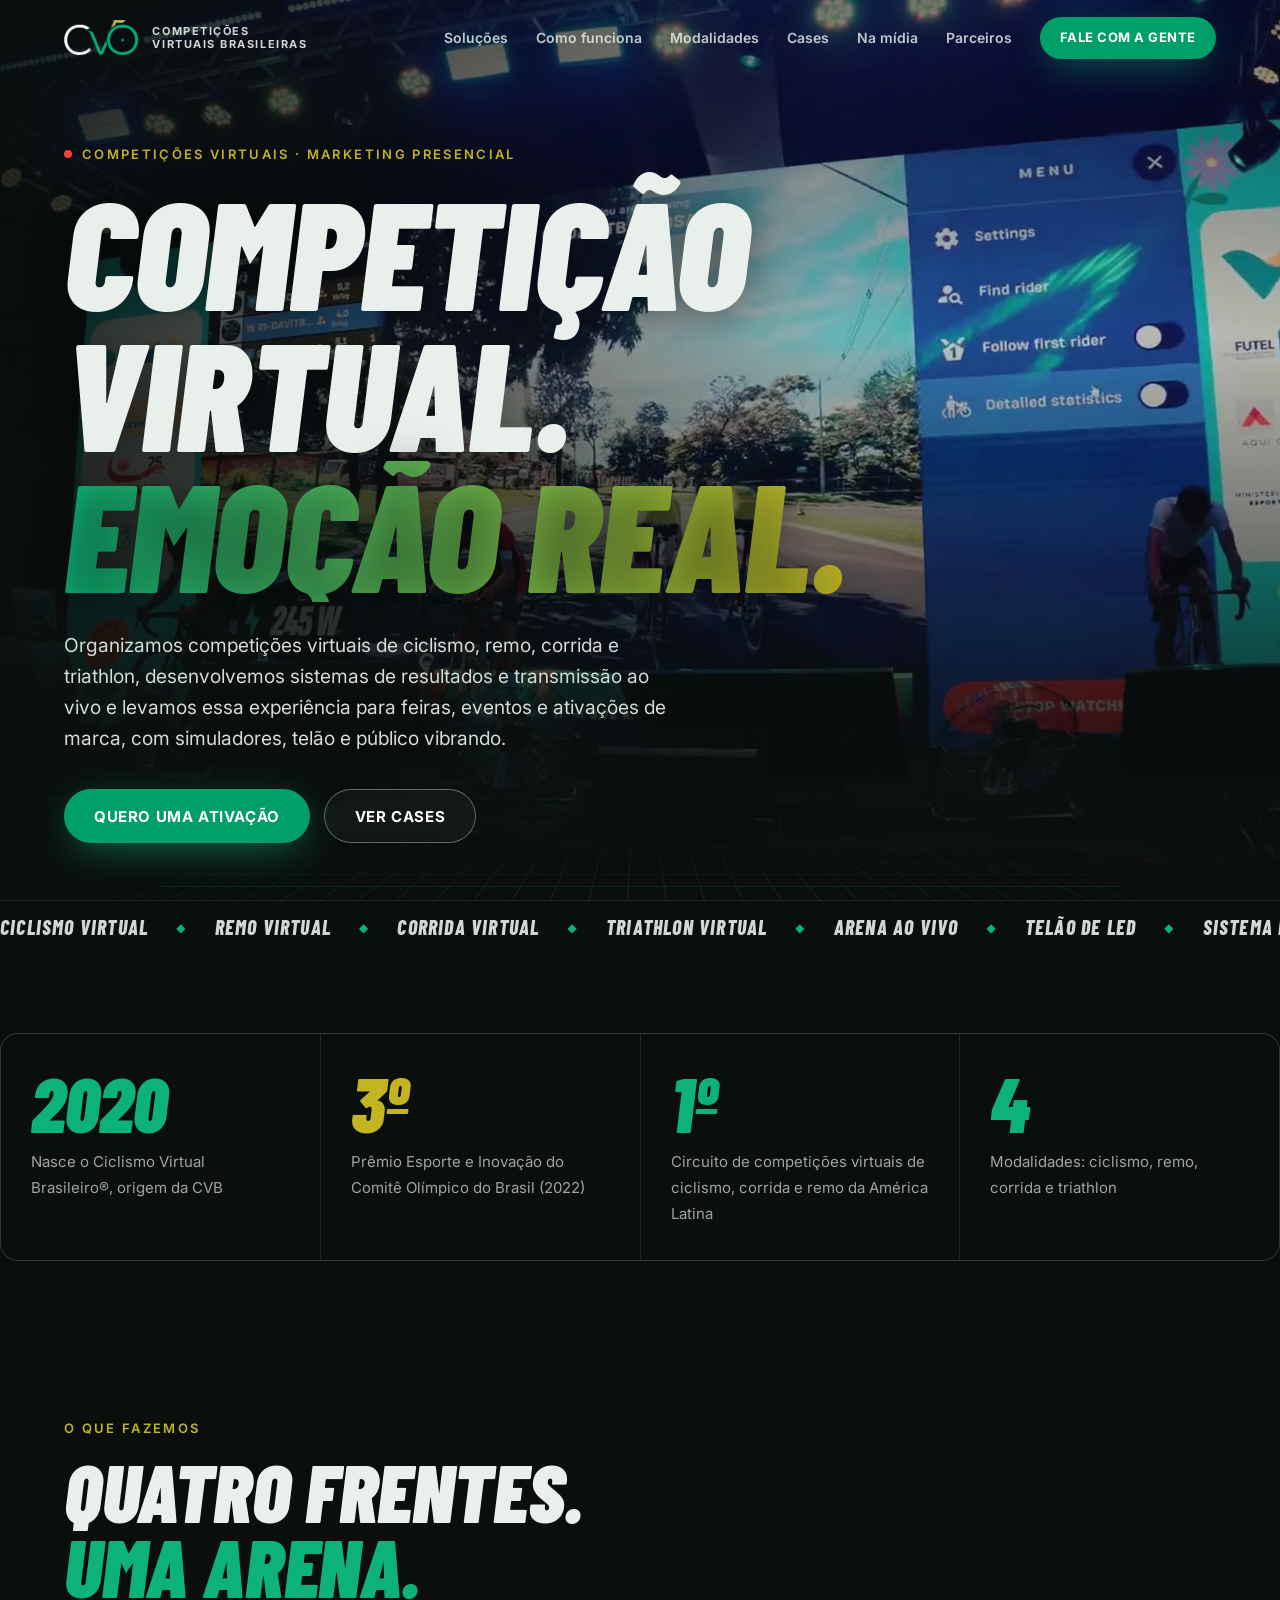
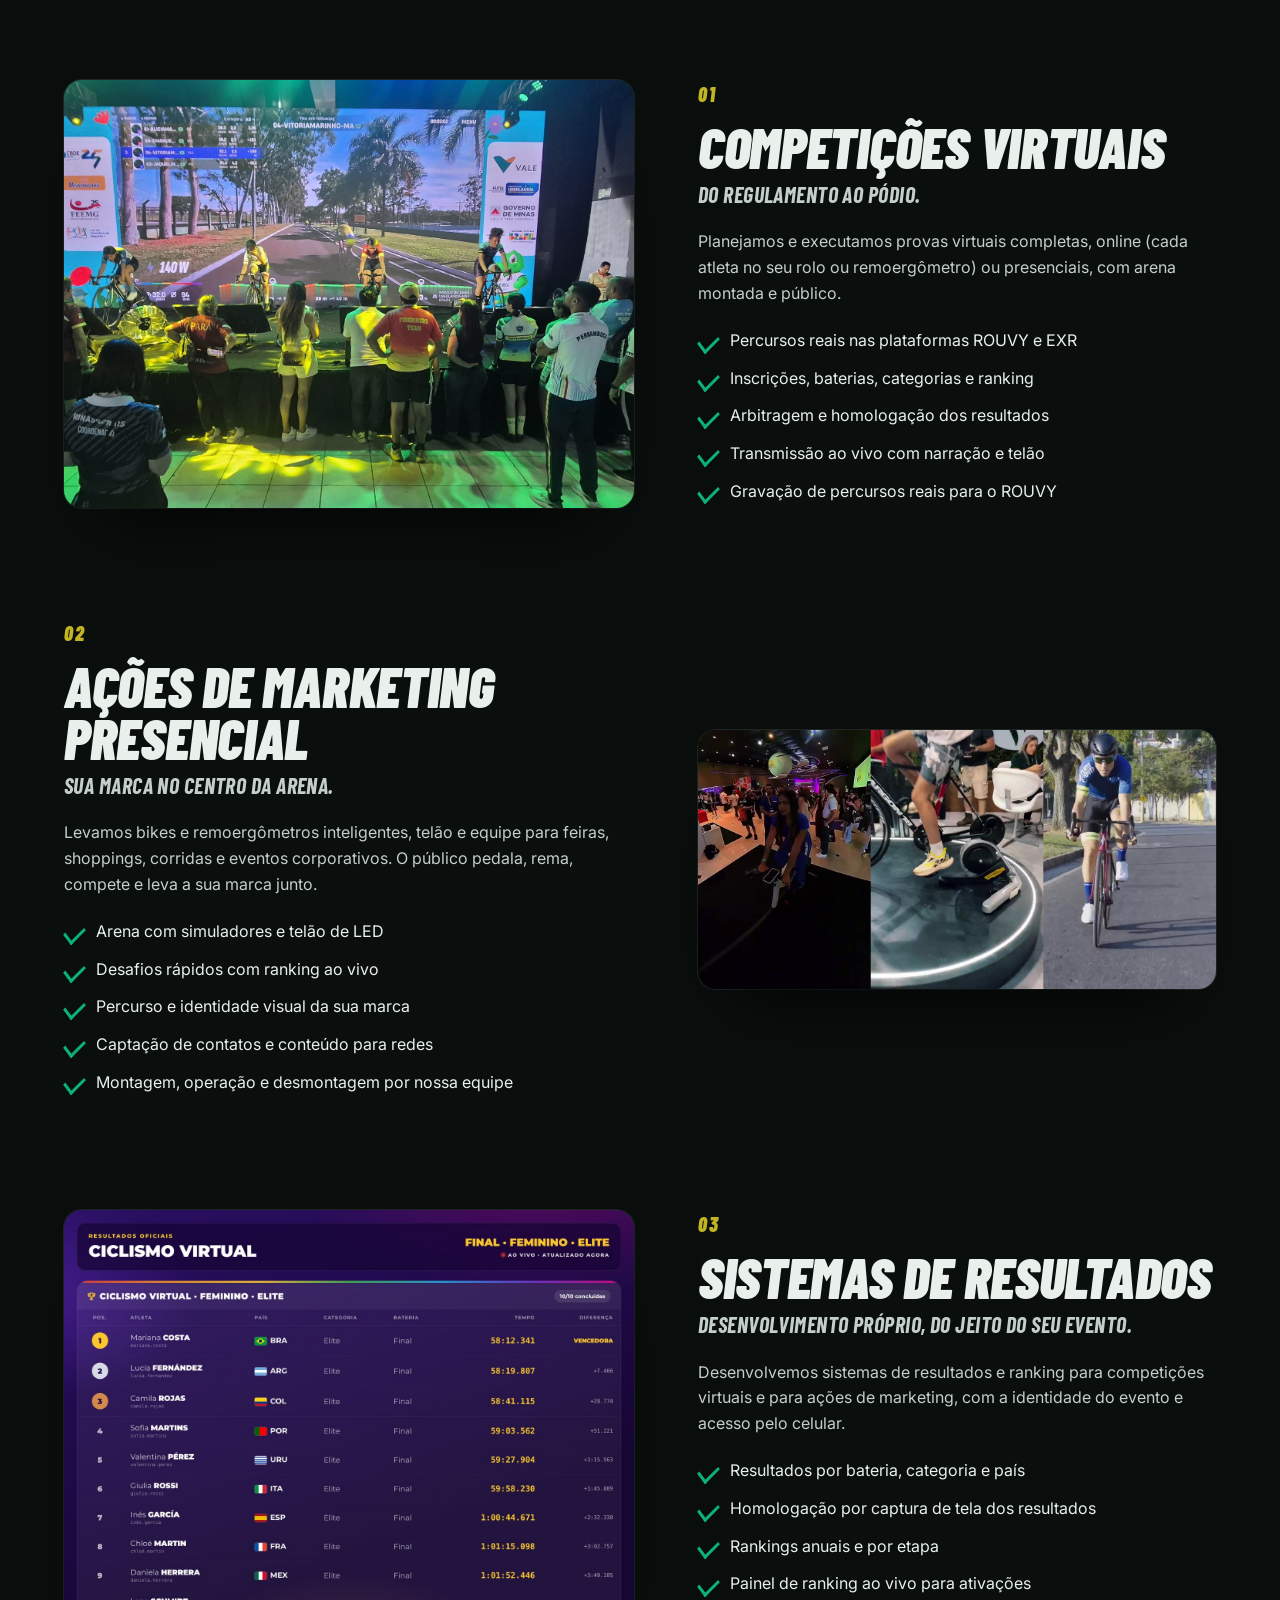
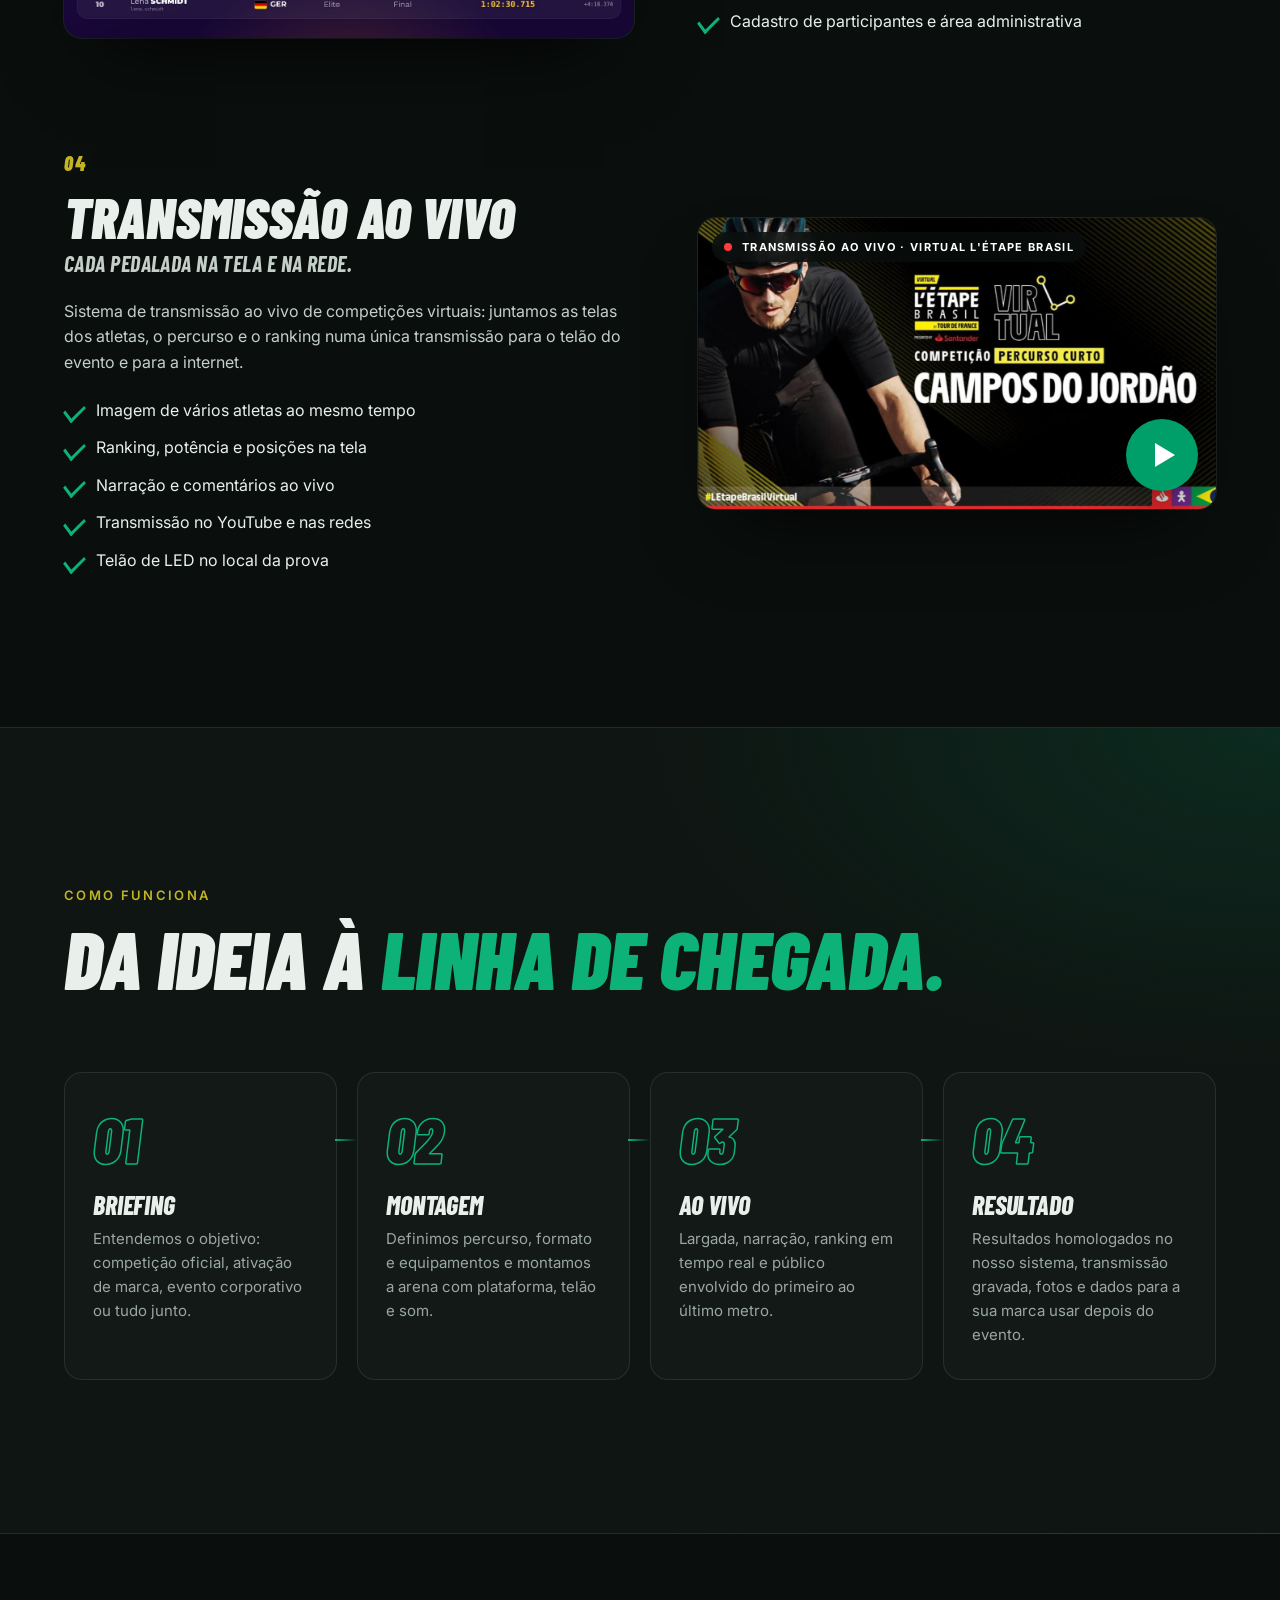
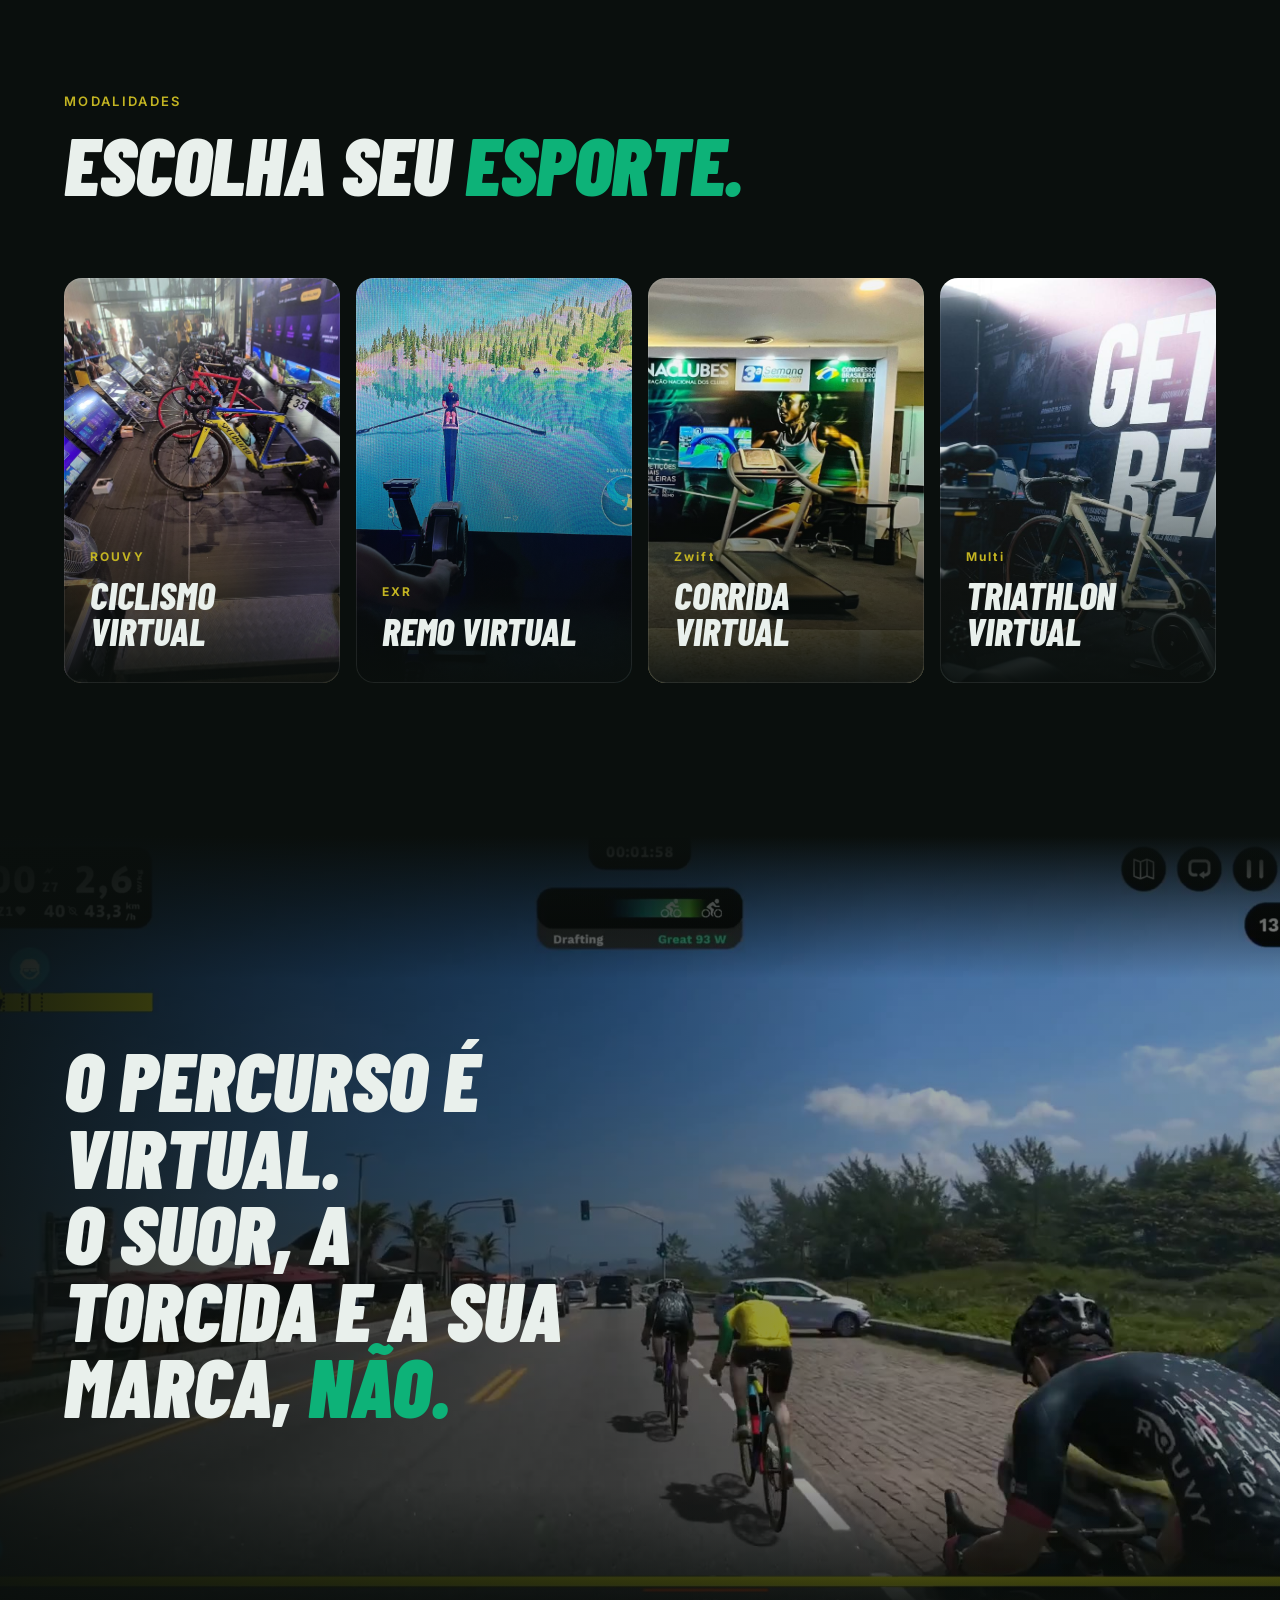
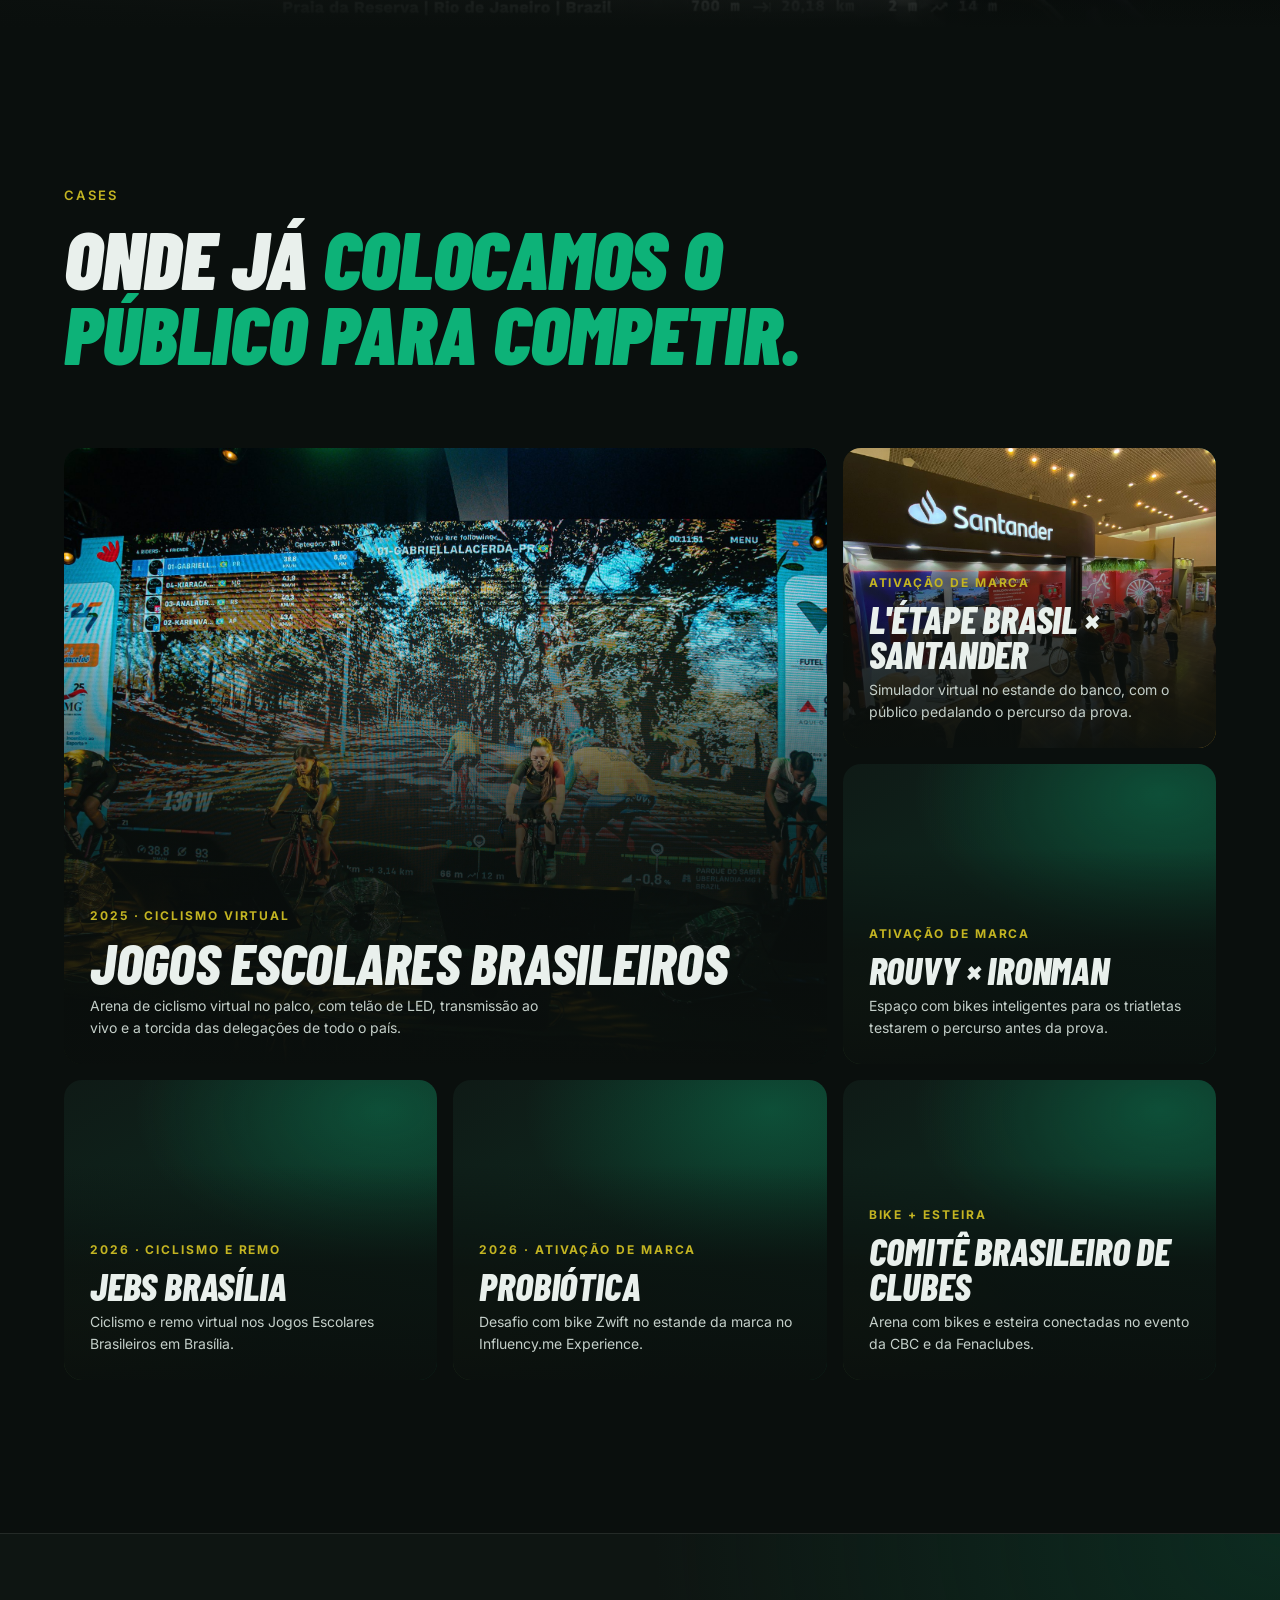
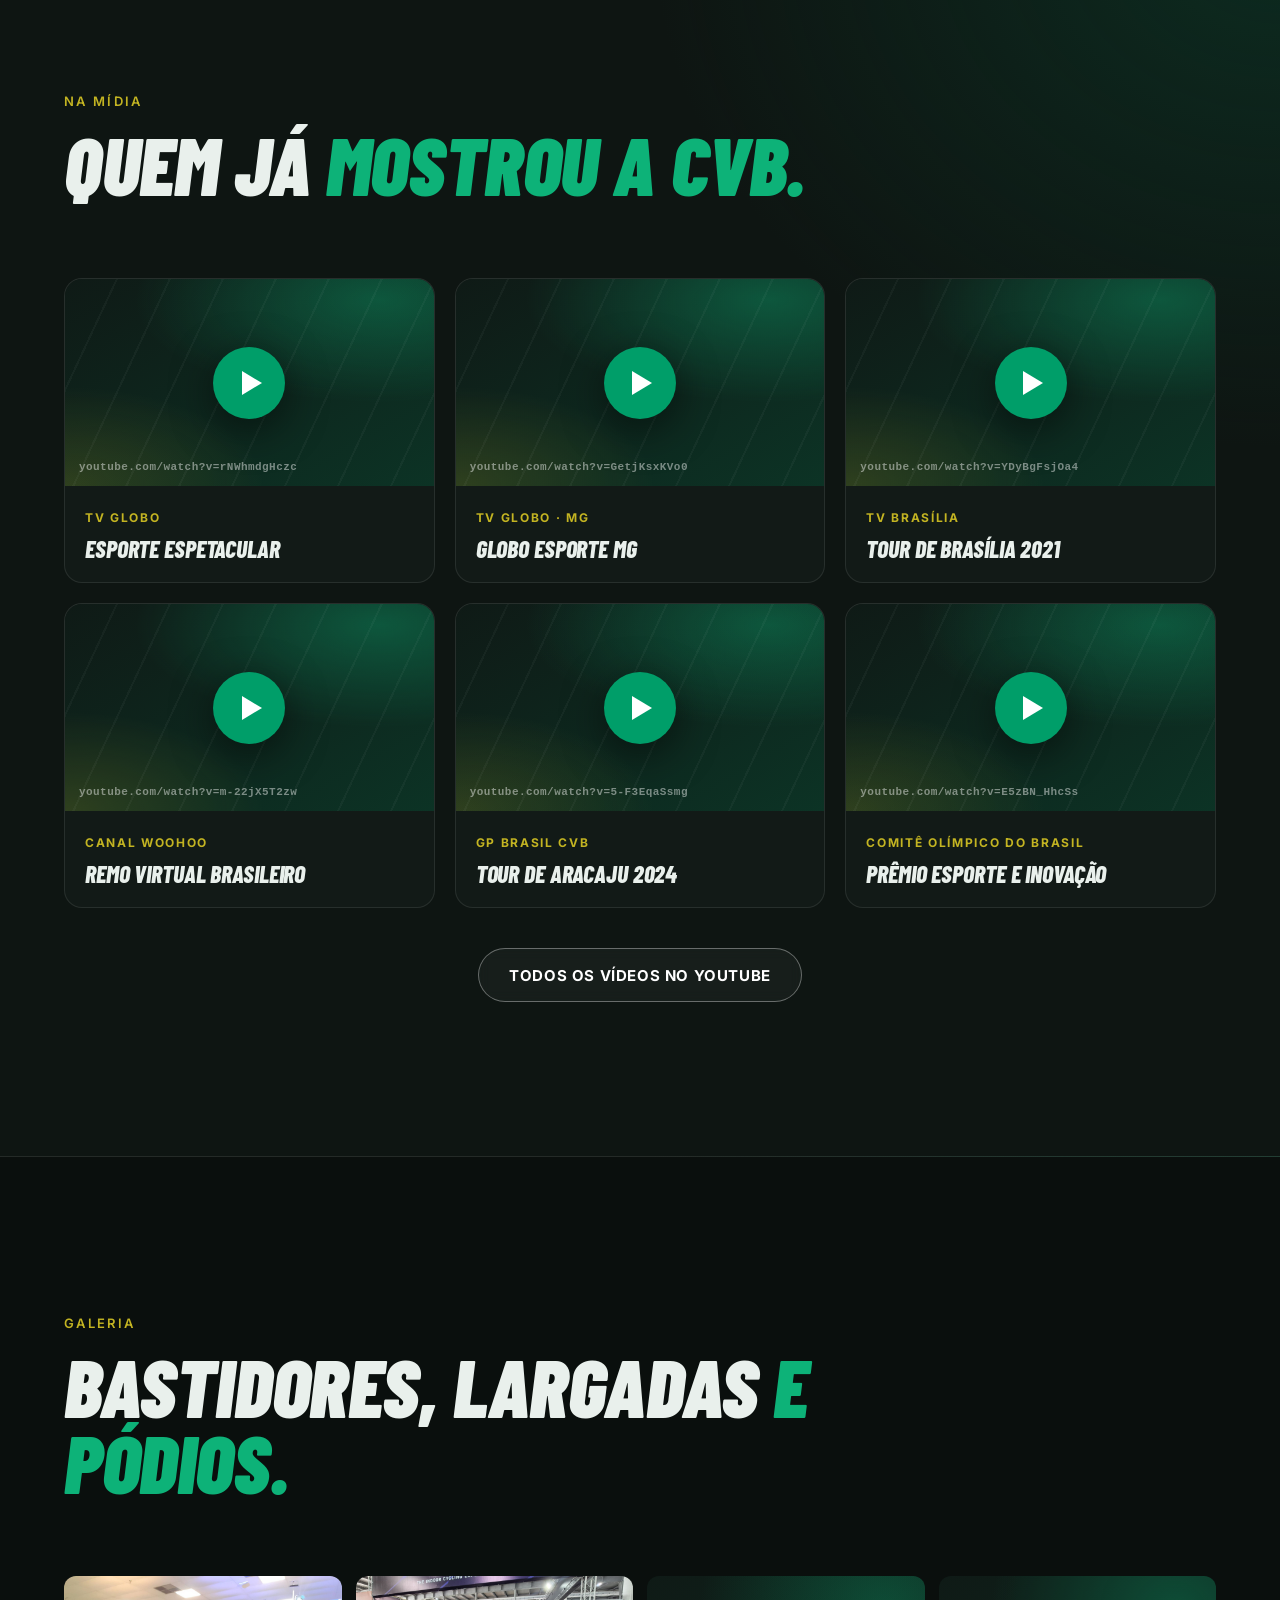
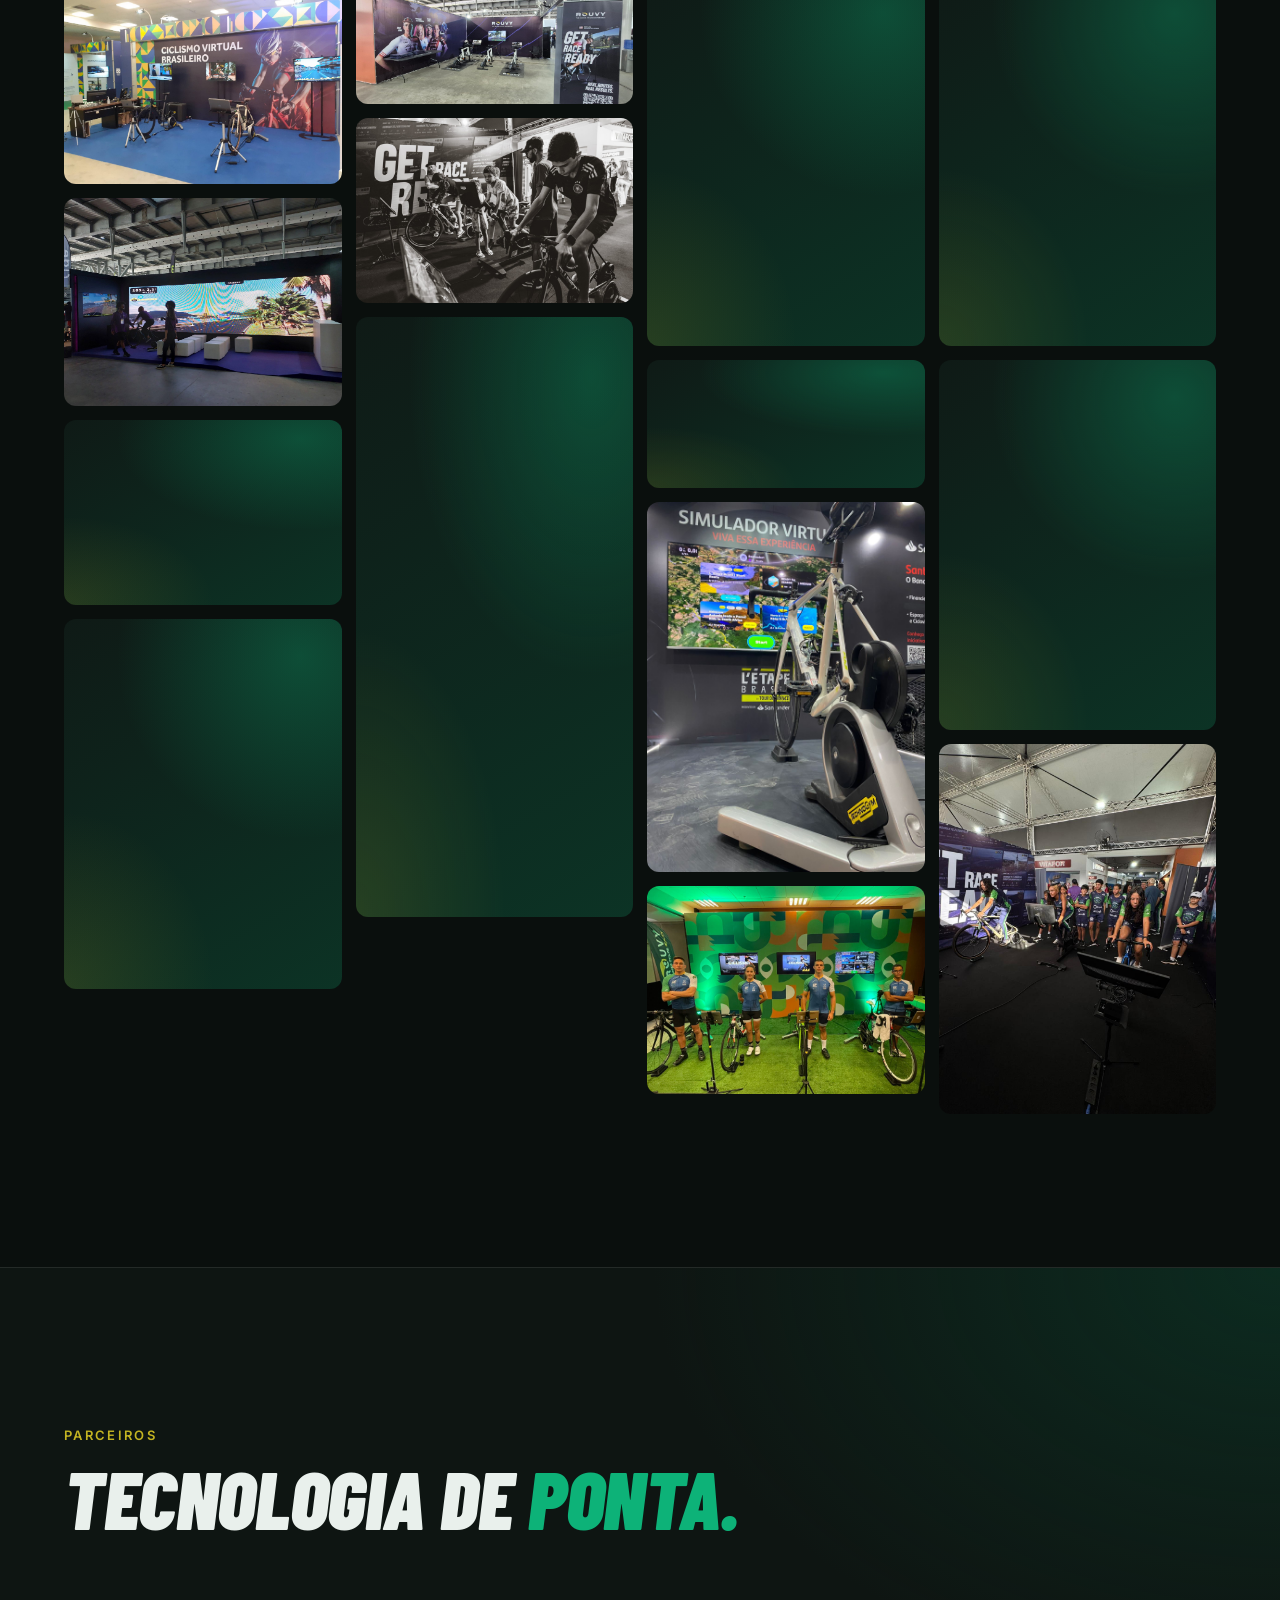
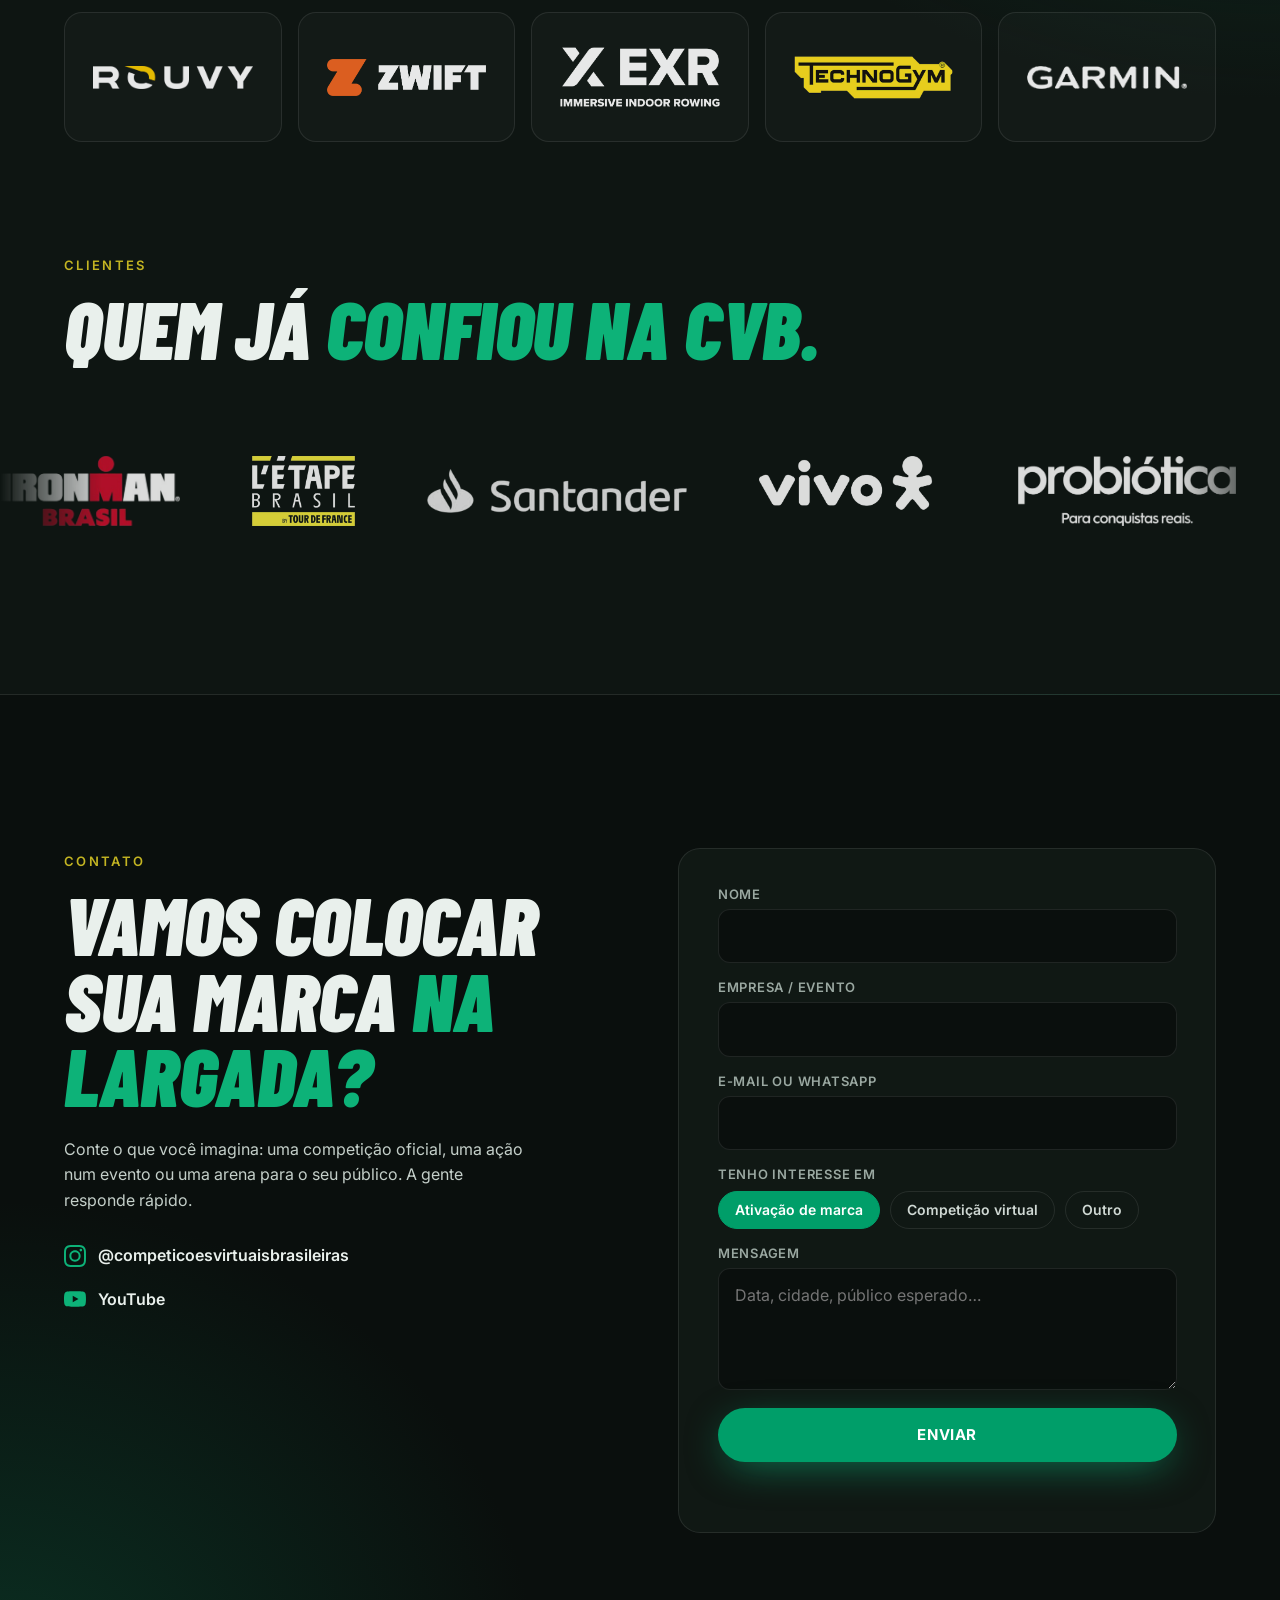
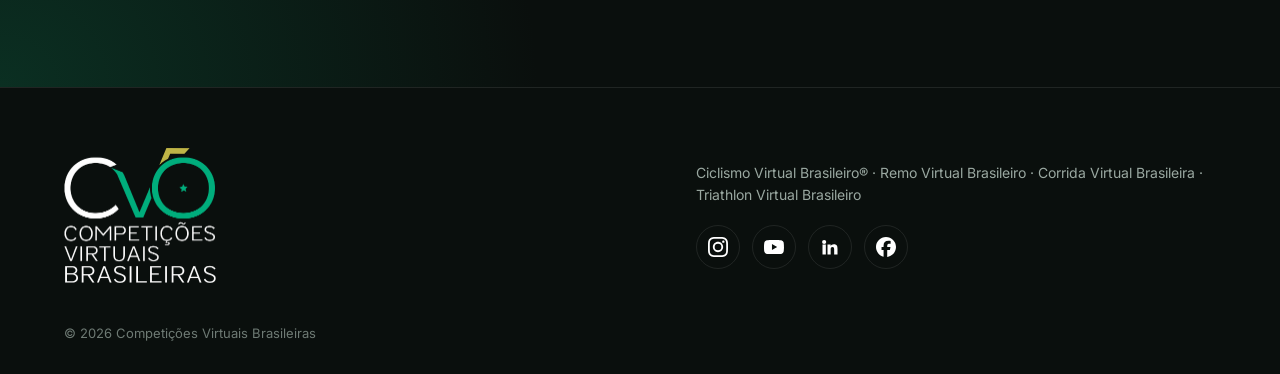
==== commit 345dbc70: "Sistema de resultados: tela ilustrativa no modo TV Co-Authored-By: Claude Opus 5.5 <noreply@anthropi" ====
--- a/index.html
+++ b/index.html
@@ -112,7 +112,7 @@
     </article>
 
     <article class="sol reveal">
-      <div class="sol__media"><img class="media" data-media="sol-resultados.jpg" alt="Telão com ranking e dados da prova em tempo real"></div>
+      <div class="sol__media"><img class="media" data-media="sol-resultados.jpg" alt="Exemplo ilustrativo da tela de resultados em modo TV"></div>
       <div class="sol__body">
         <span class="sol__num">03</span>
         <h3>Sistemas de resultados</h3>
--- a/assets/css/style.css
+++ b/assets/css/style.css
@@ -116,14 +116,14 @@
 .sol{display:grid;grid-template-columns:1.1fr 1fr;gap:clamp(30px,5vw,80px);align-items:center;margin-bottom:clamp(70px,9vw,130px)}
 .sol:last-child{margin-bottom:0}
 .sol--rev .sol__media{order:2}
-.sol__media--wide{aspect-ratio:2/1}
-.sol__media--video{position:relative;aspect-ratio:16/9;cursor:pointer}
+.sol__media.sol__media--wide{aspect-ratio:2/1}
+.sol__media.sol__media--video{position:relative;aspect-ratio:16/9;cursor:pointer}
 .sol__media--video .media,.sol__media--video iframe{position:absolute;inset:0;width:100%;height:100%;border:0}
-.sol__media--video::after{content:"";position:absolute;inset:0;background:linear-gradient(180deg,transparent 55%,rgba(10,15,13,.85));pointer-events:none}
+.sol__media--video::after{content:none}
 .sol__media--video.is-playing::after,.sol__media--video.is-playing .yt__play,.sol__media--video.is-playing .yt-inline__tag{display:none}
 .sol__media--video:hover .yt__play{transform:scale(1.1);background:var(--green2)}
-.yt-inline__tag{position:absolute;left:18px;bottom:16px;z-index:1;display:flex;align-items:center;gap:10px;font:700 12px/1.3 var(--body);letter-spacing:.12em;text-transform:uppercase;color:#fff}
-.sol__media--video .yt__play{z-index:1}
+.yt-inline__tag{position:absolute;left:14px;top:14px;padding:8px 12px;border-radius:999px;background:rgba(10,15,13,.78);backdrop-filter:blur(6px);z-index:1;display:flex;align-items:center;gap:10px;font:700 11px/1.3 var(--body);letter-spacing:.12em;text-transform:uppercase;color:#fff}
+.sol__media--video .yt__play{z-index:1;inset:auto 18px 18px auto;margin:0}
 .sol__media{aspect-ratio:4/3;border-radius:var(--r);overflow:hidden;box-shadow:0 40px 80px -30px rgba(0,0,0,.8),0 0 0 1px var(--line)}
 .sol__num{font:900 italic 20px/1 var(--head);color:var(--gold);letter-spacing:.1em}
 .sol__body h3{margin:12px 0 8px;font-size:clamp(40px,4.4vw,64px);font-weight:900}
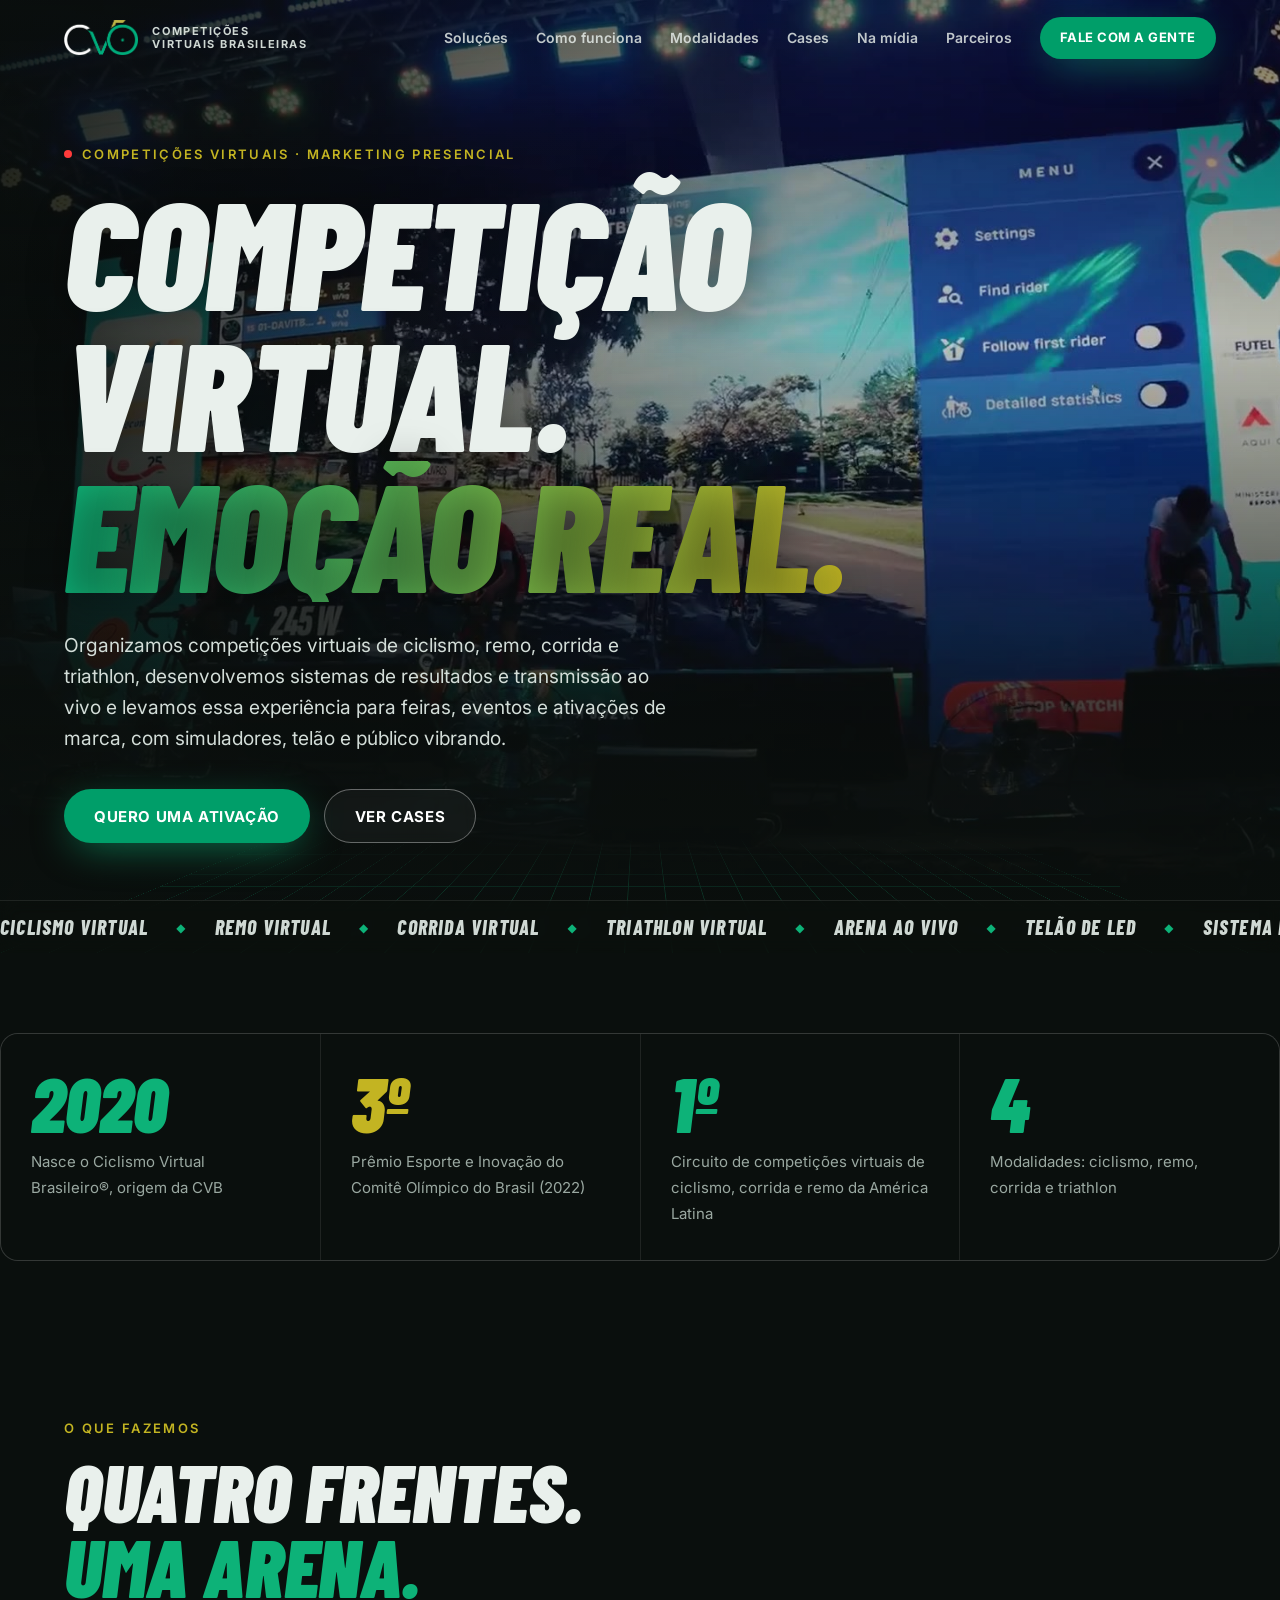
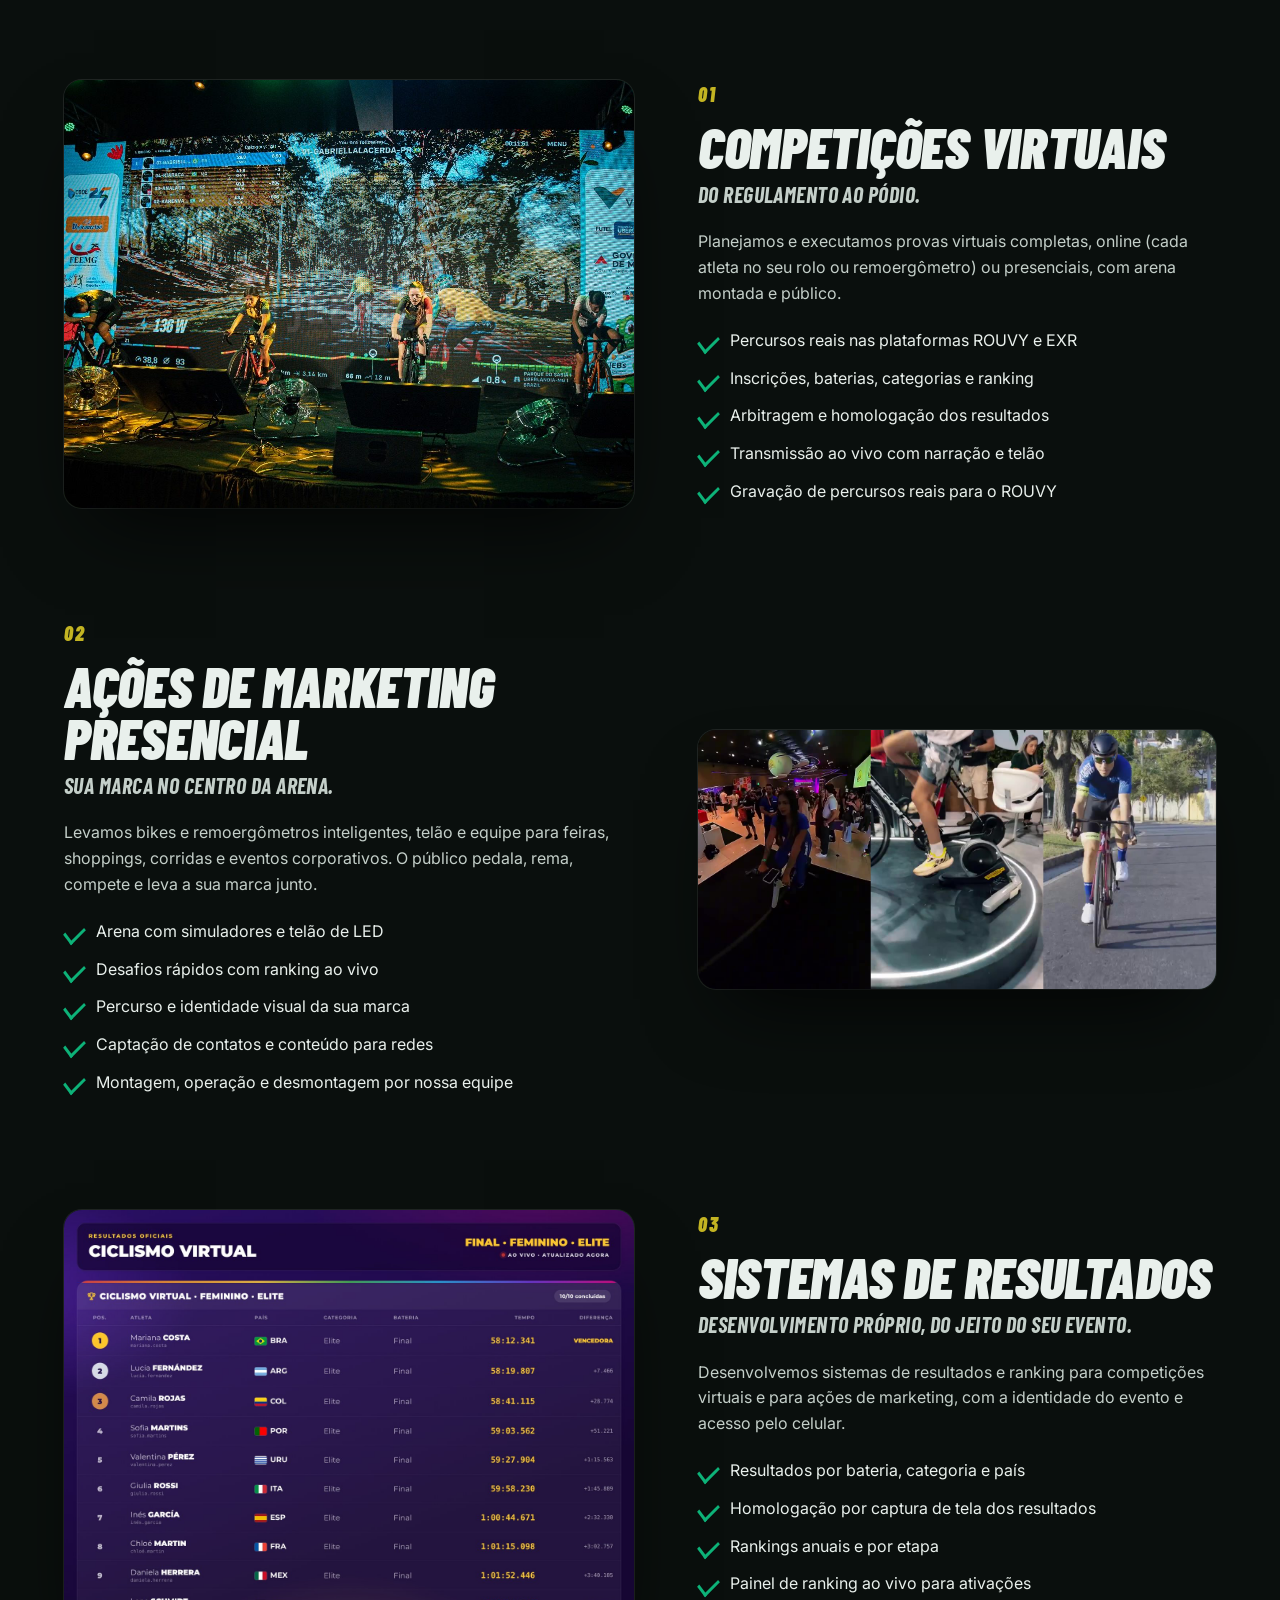
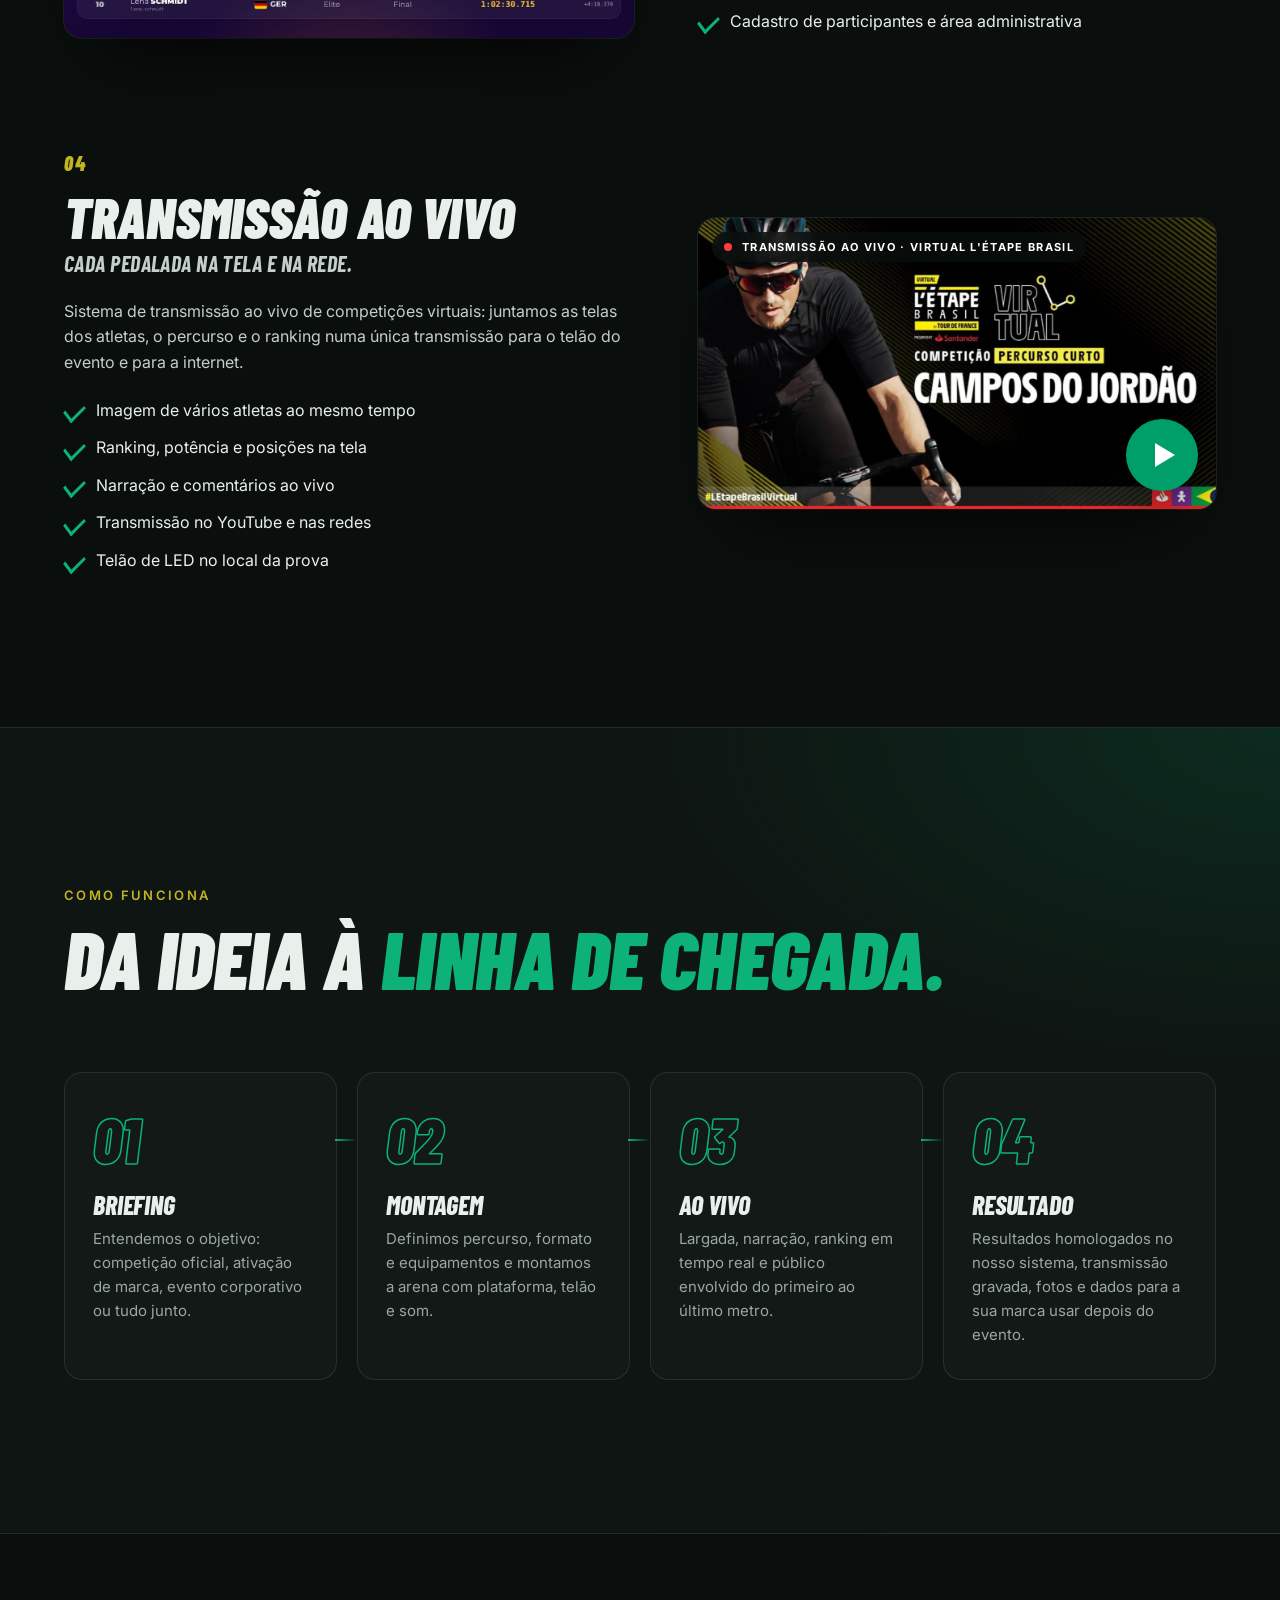
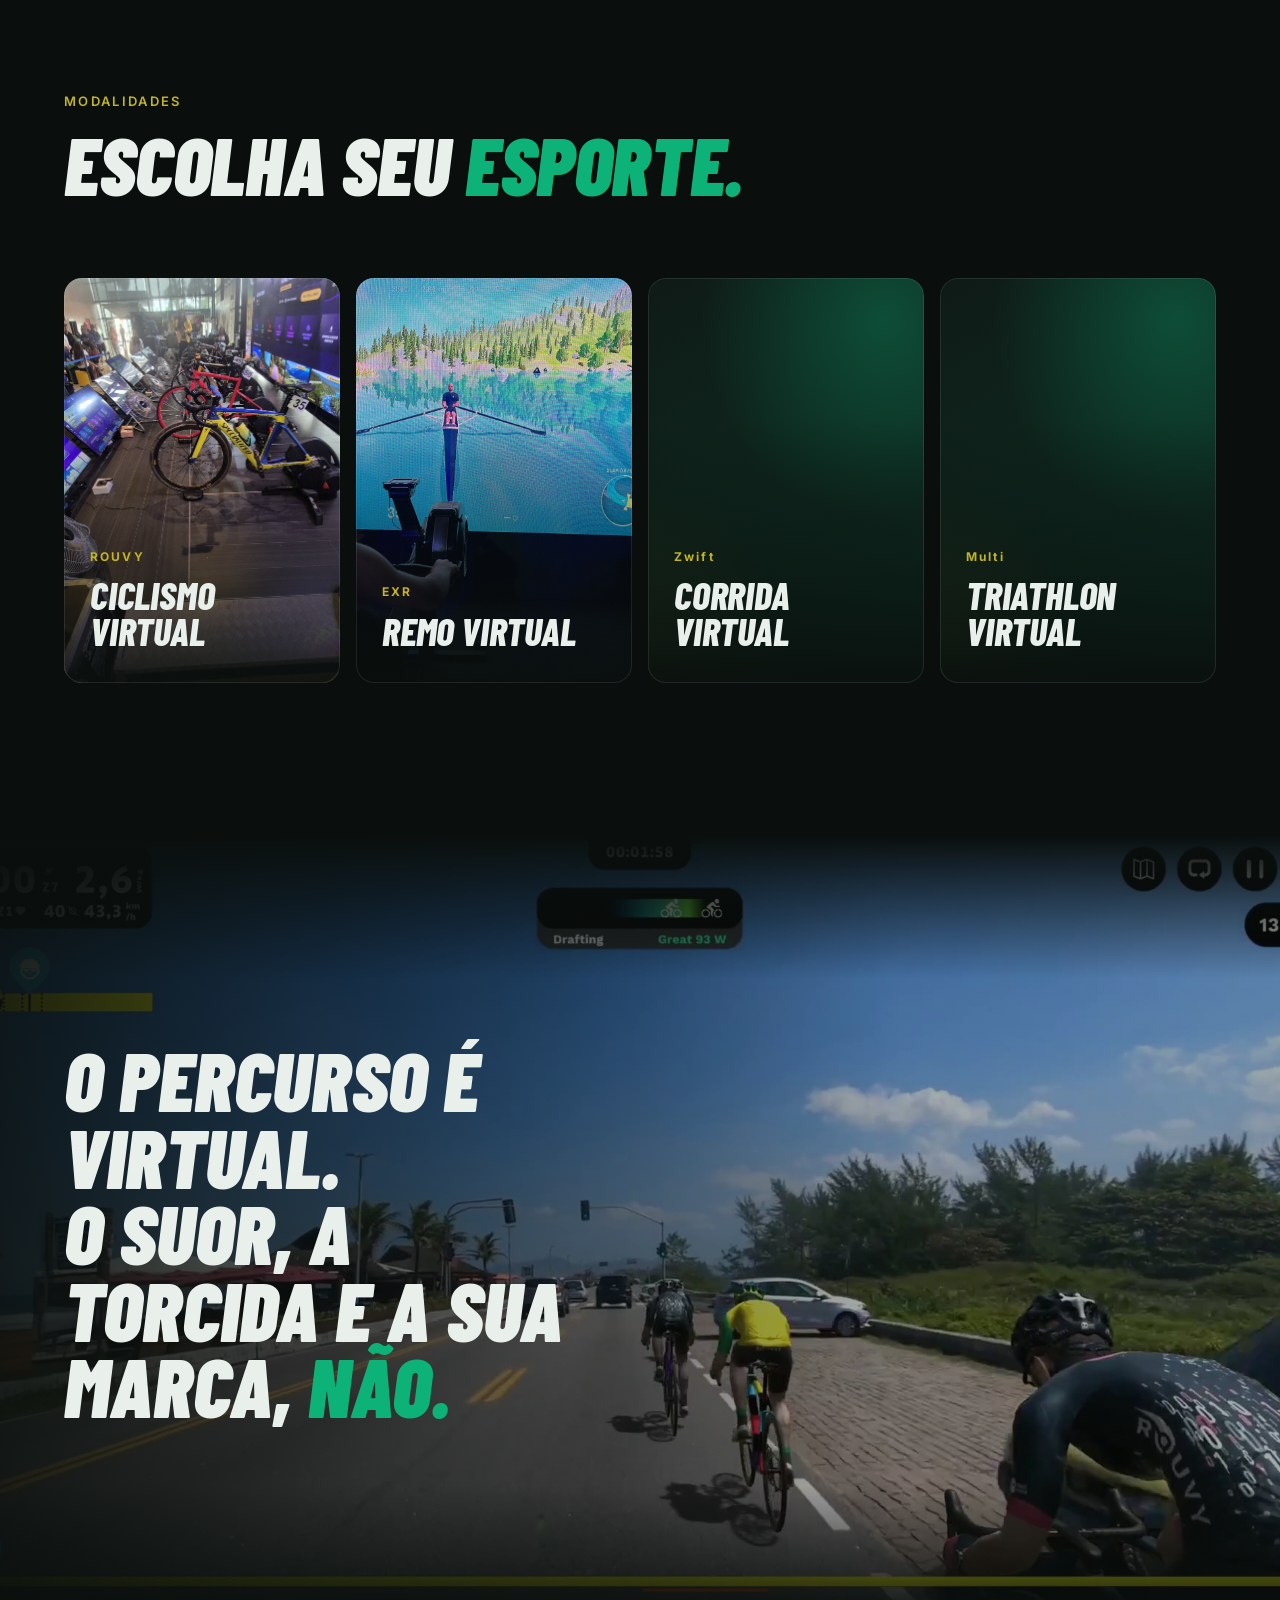
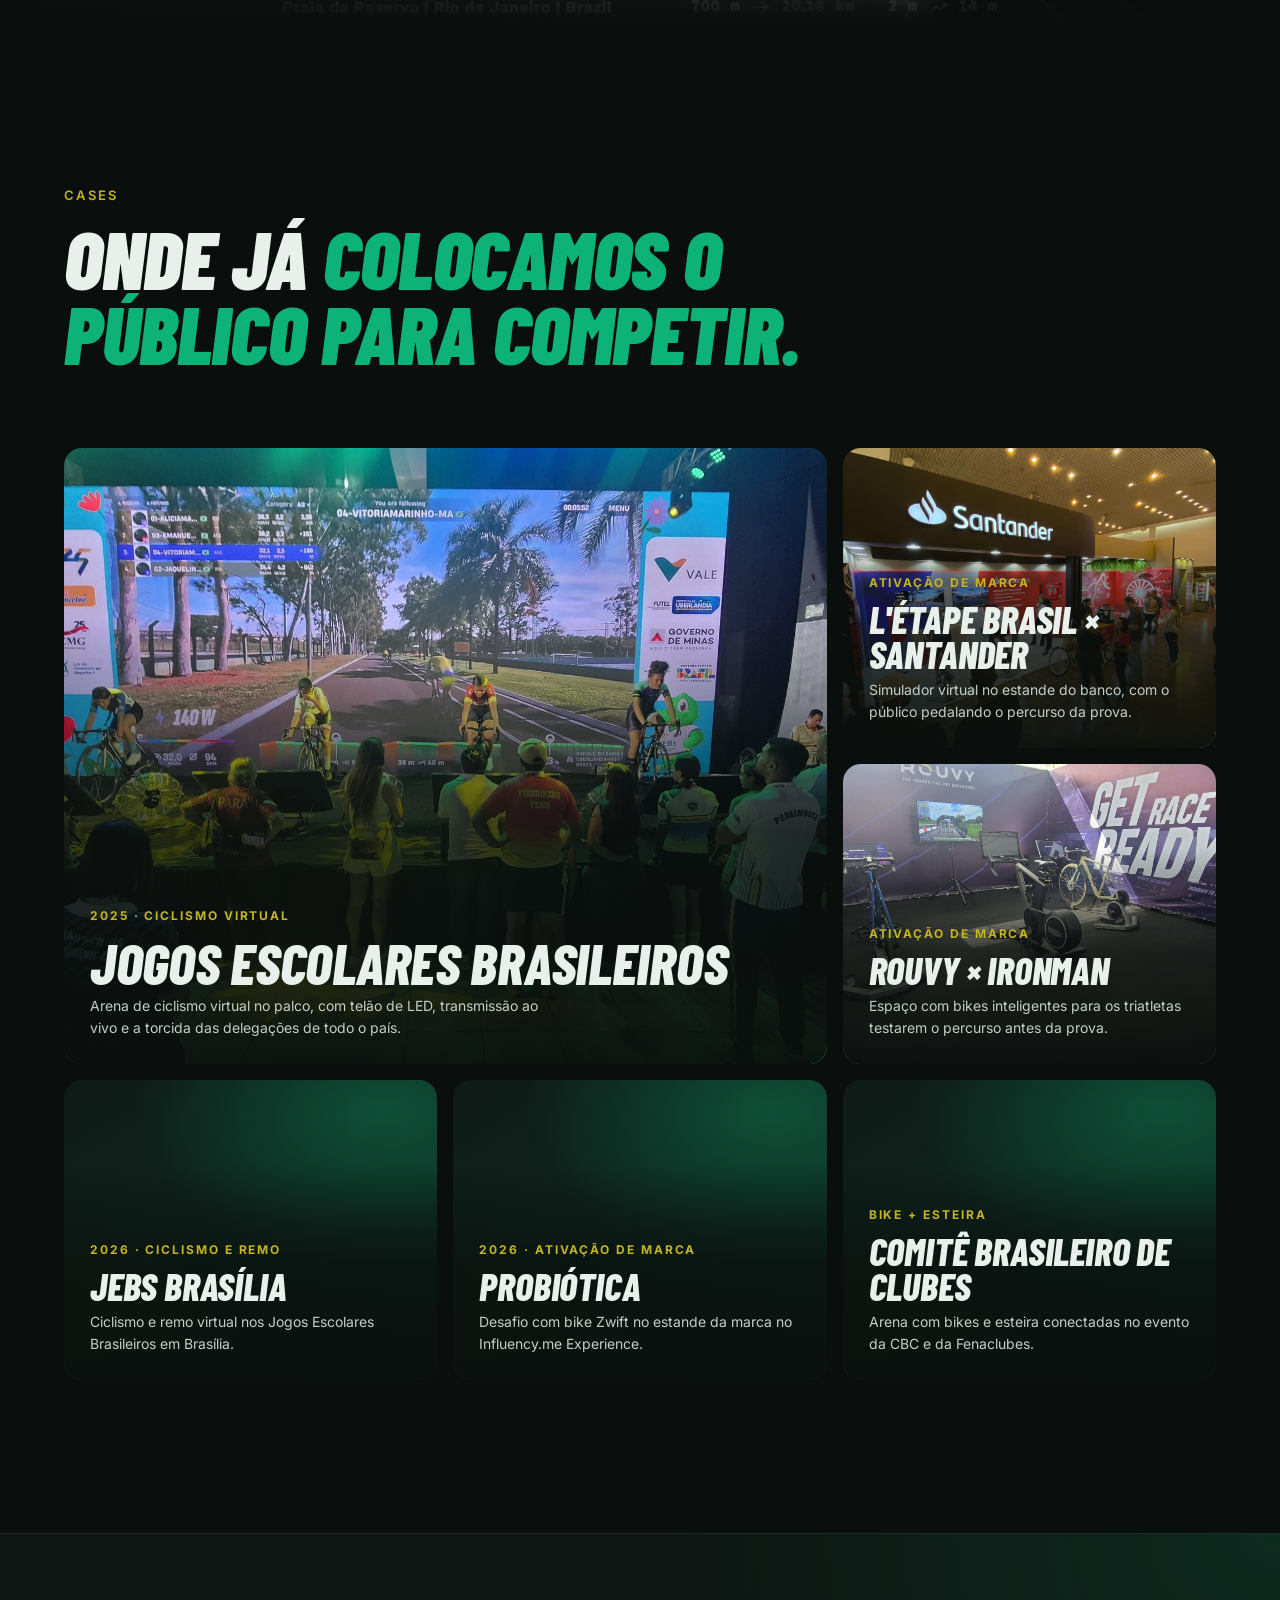
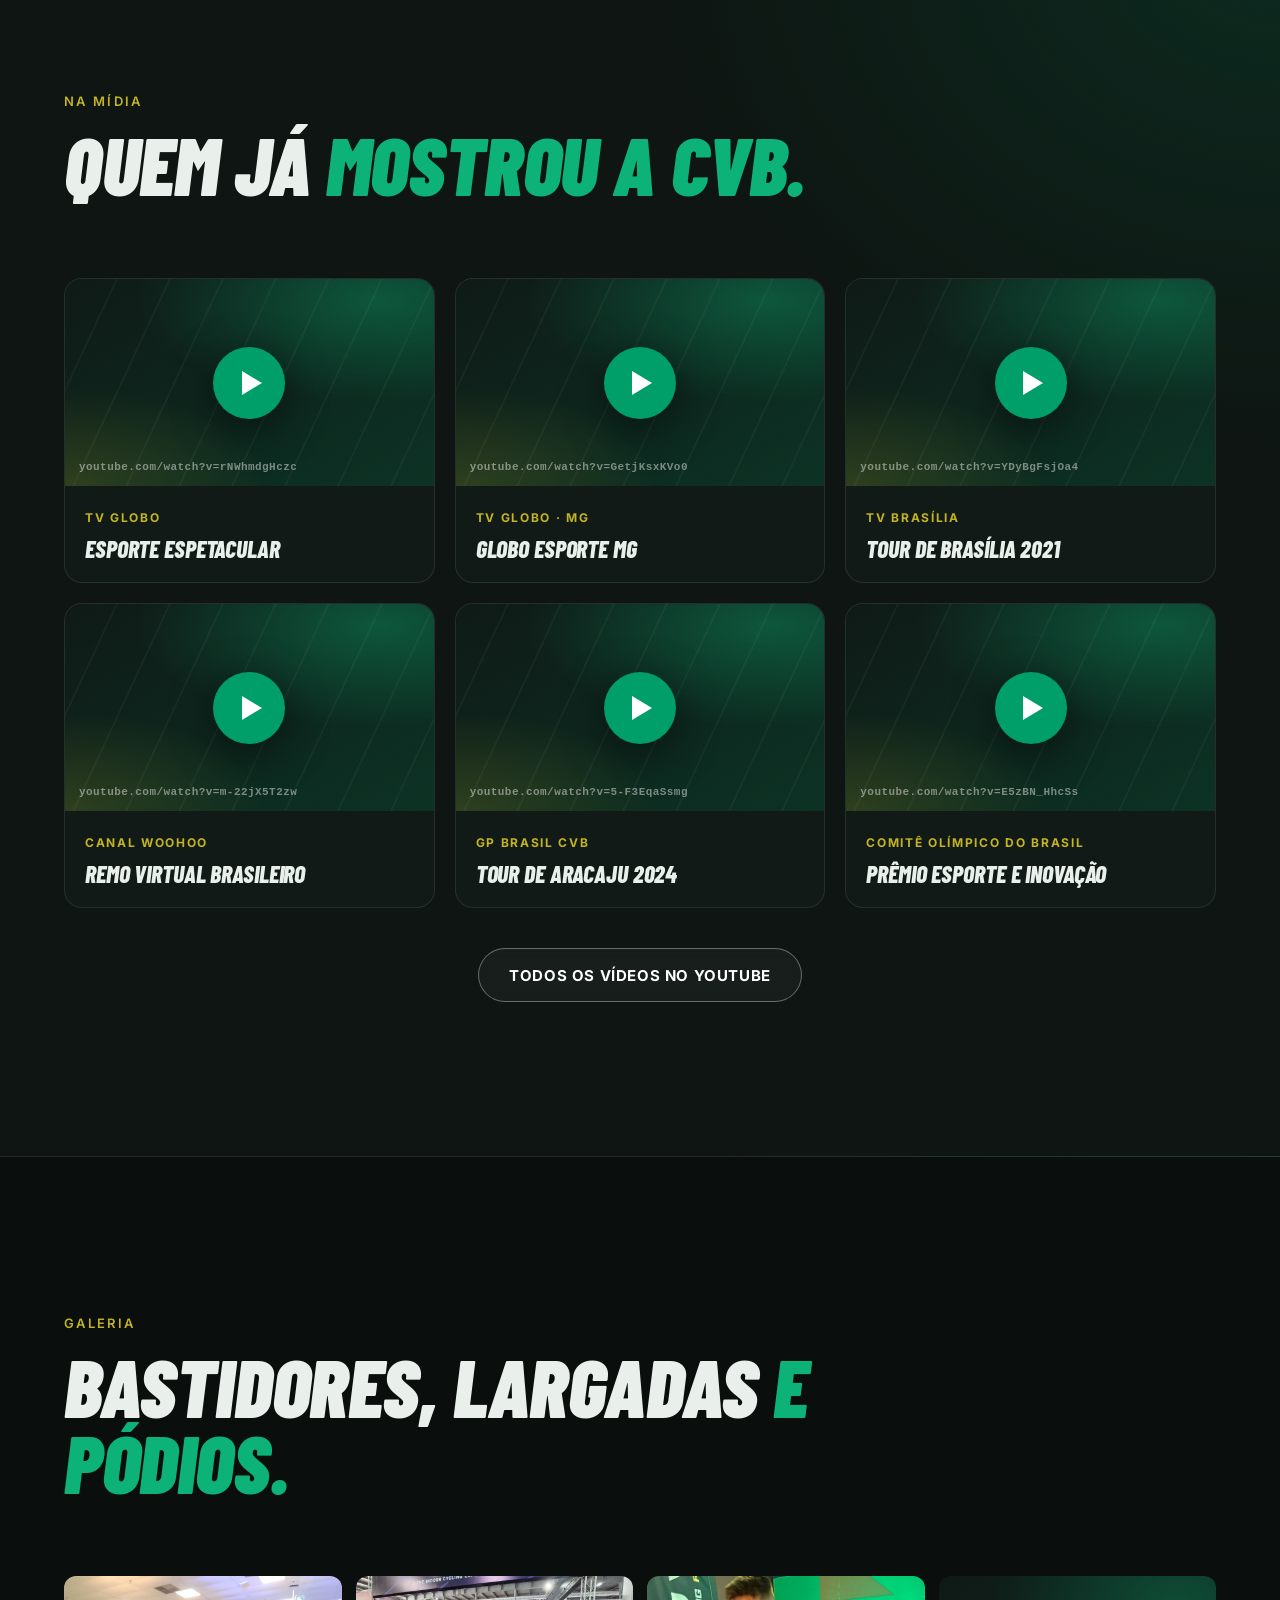
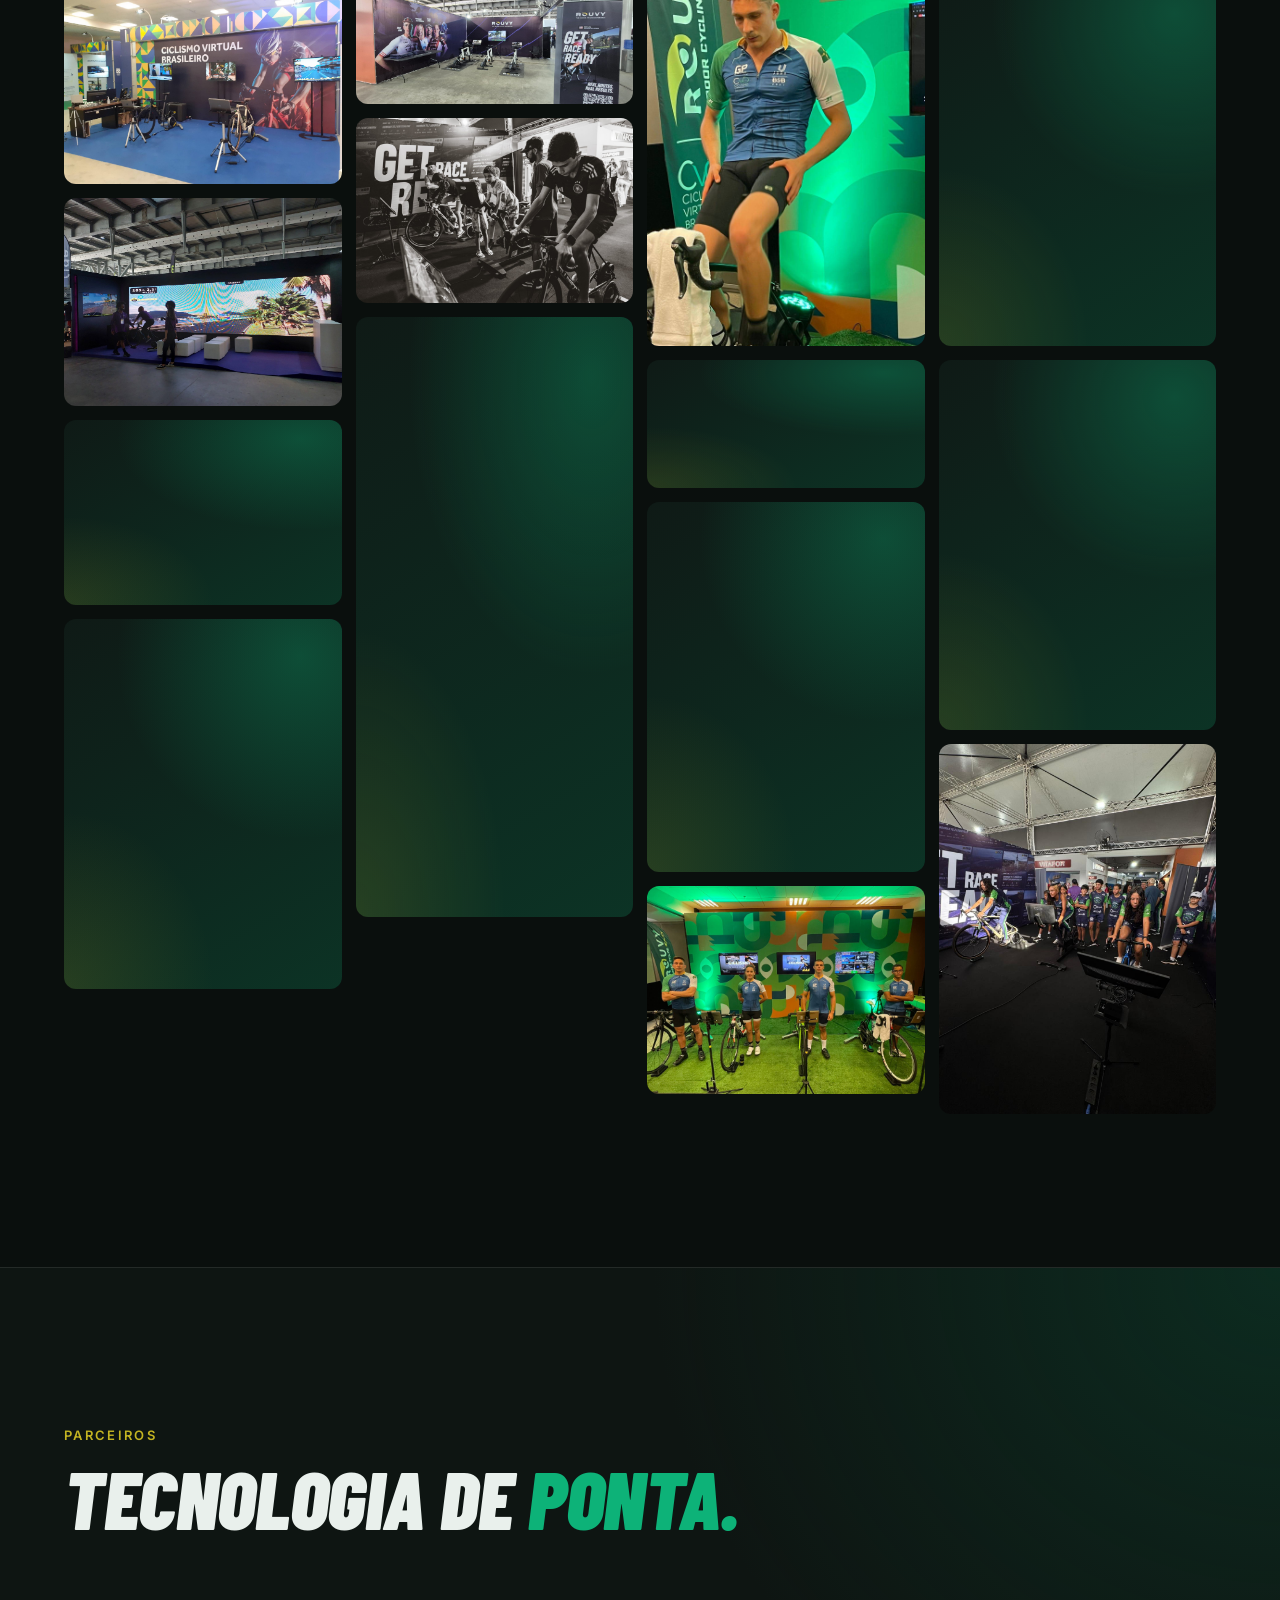
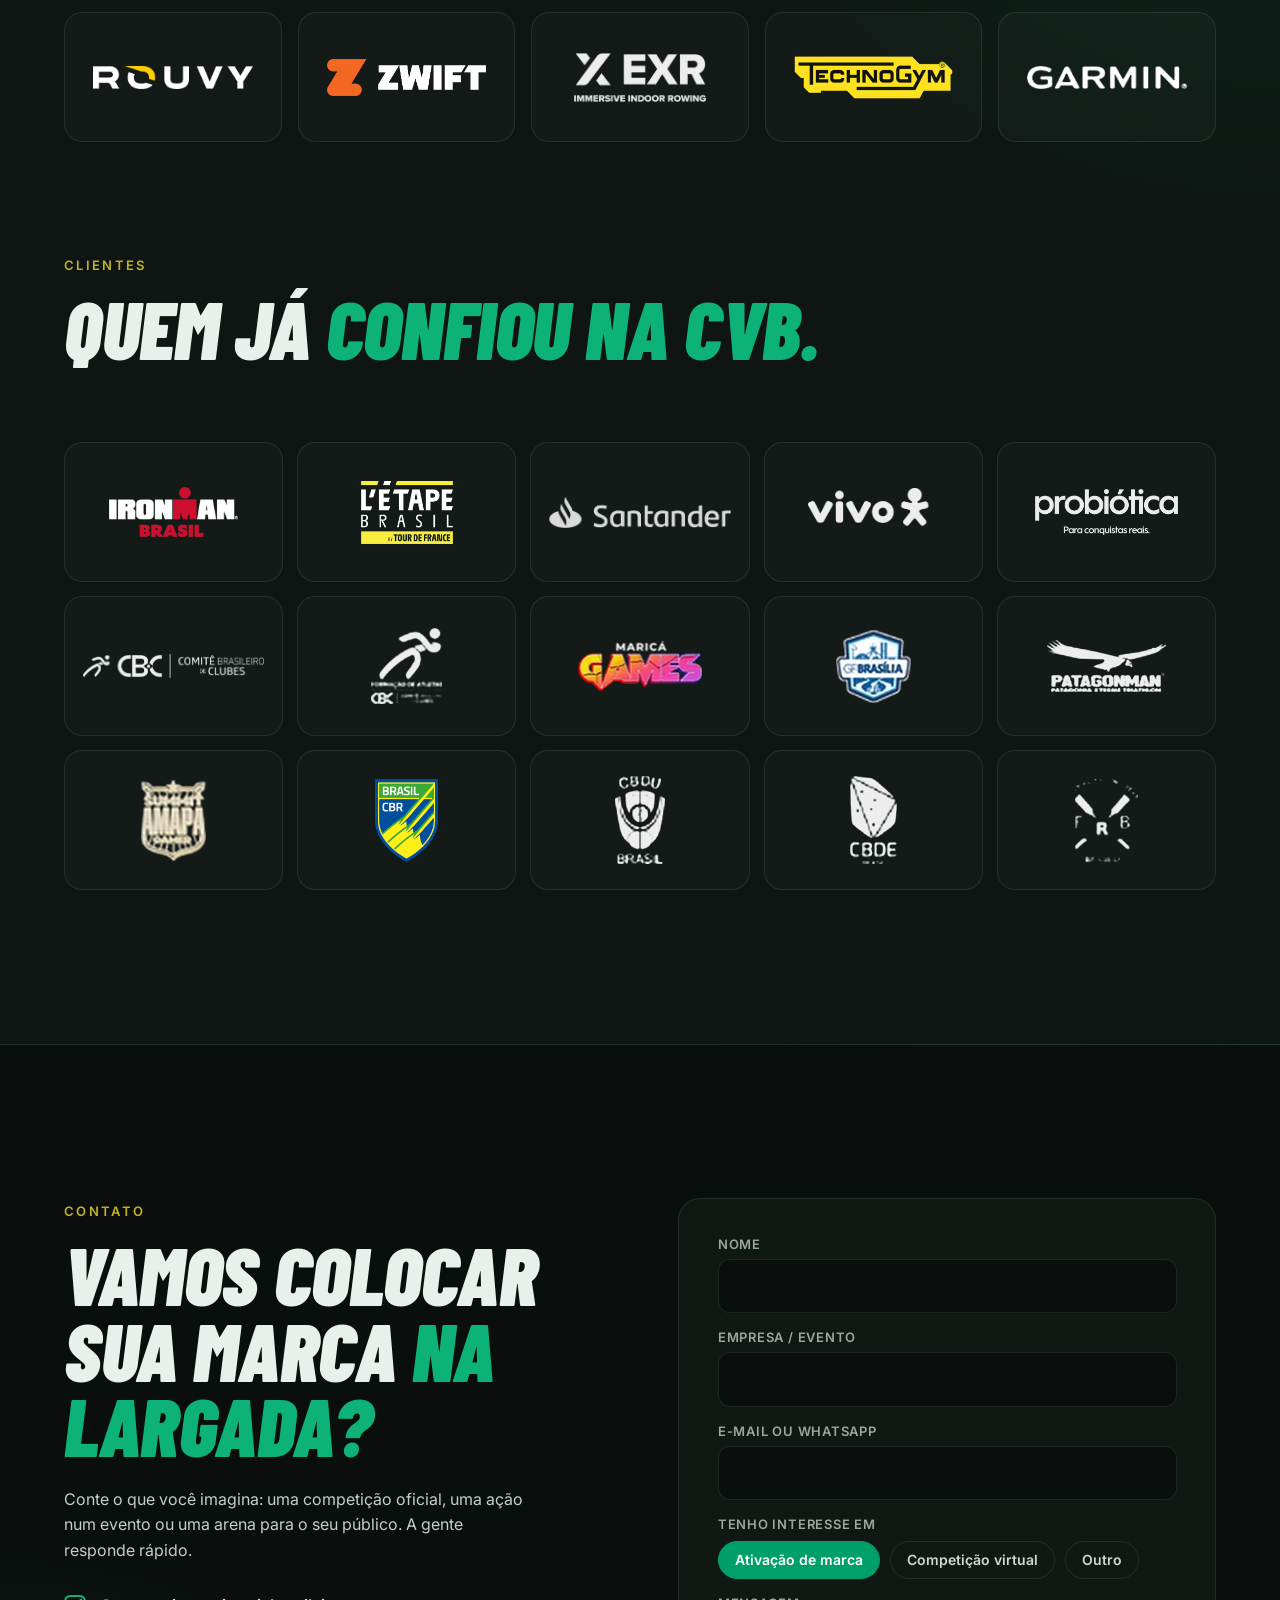
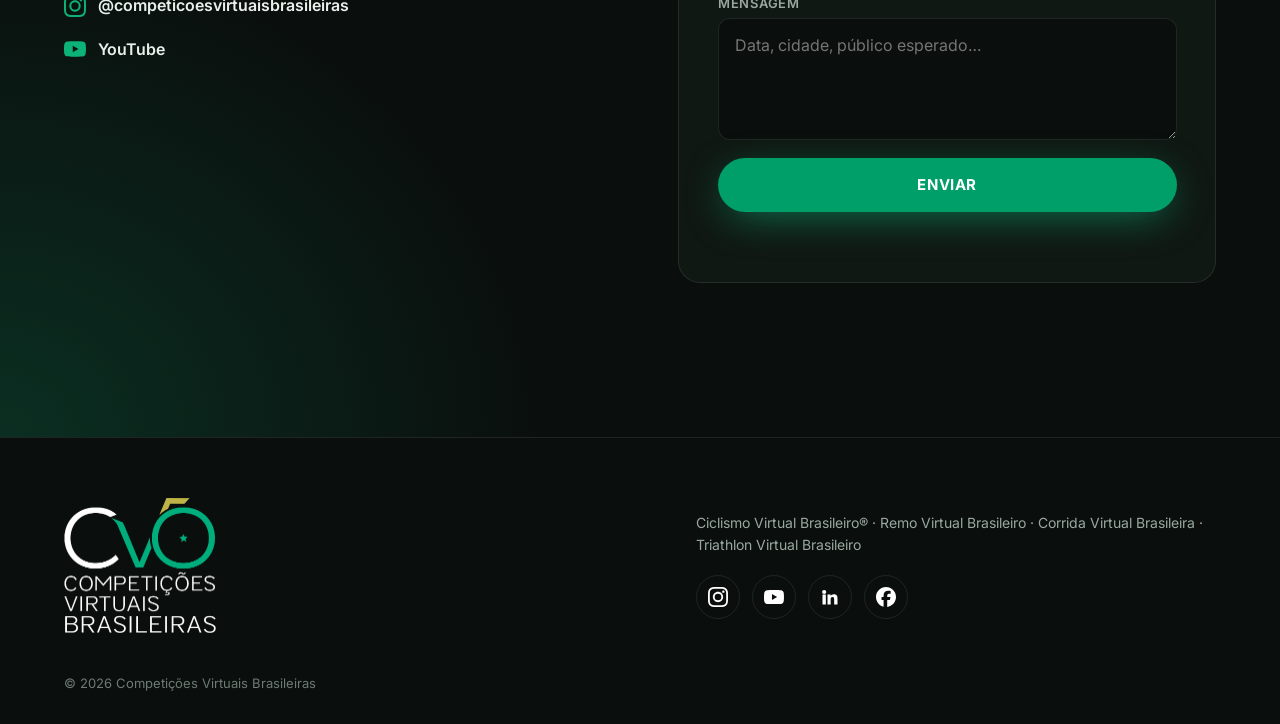
==== commit 3b69fbaf: "Clientes em grade com tamanhos equilibrados; logos recortados em melhor qualidade; Formação de Atlet" ====
--- a/index.html
+++ b/index.html
@@ -246,9 +246,7 @@
       <p class="eyebrow">Clientes</p>
       <h2>Quem já <em>confiou na CVB.</em></h2>
     </header>
-  </div>
-  <div class="marquee reveal" aria-label="Clientes">
-    <div class="marquee__track" id="clients"></div>
+    <div class="logos logos--clients reveal" id="clients" aria-label="Clientes"></div>
   </div>
 </section>
 
--- a/assets/css/style.css
+++ b/assets/css/style.css
@@ -293,3 +293,12 @@
   .gallery figure{margin-bottom:8px}
   .gallery figure:nth-child(n+9){display:none}
 }
+
+/* clientes em grade, com tamanho visual equilibrado */
+.logos--clients{display:grid;grid-template-columns:repeat(5,minmax(0,1fr));gap:14px}
+.logos--clients .logo-card{height:140px;padding:16px 18px}
+.logo-card img{filter:none;opacity:1}
+.logo-card img.mono{filter:brightness(0) invert(1);opacity:.92}
+.logo-card .logo-name{font-size:clamp(16px,1.6vw,22px)}
+@media (max-width:1100px){.logos--clients{grid-template-columns:repeat(3,minmax(0,1fr))}}
+@media (max-width:760px){.logos--clients{grid-template-columns:repeat(2,minmax(0,1fr));gap:10px}.logos--clients .logo-card{height:100px;padding:14px}}
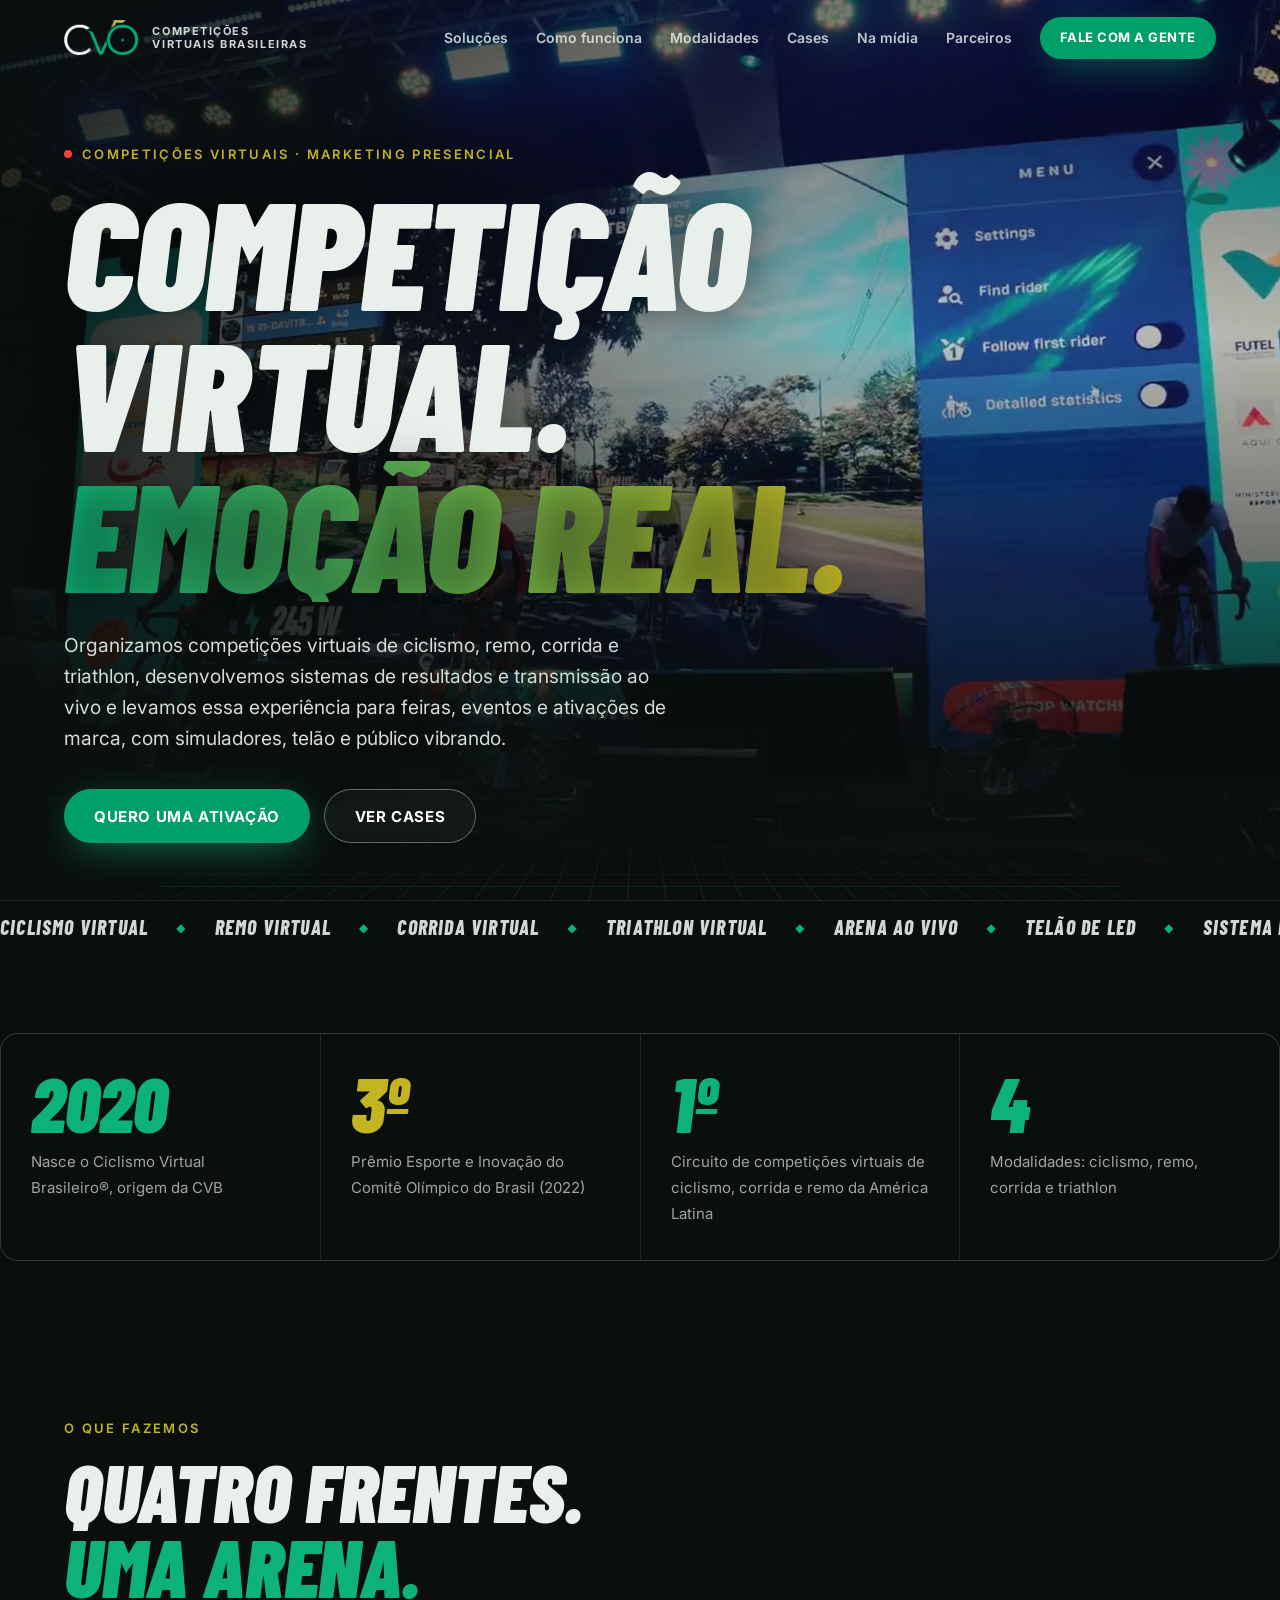
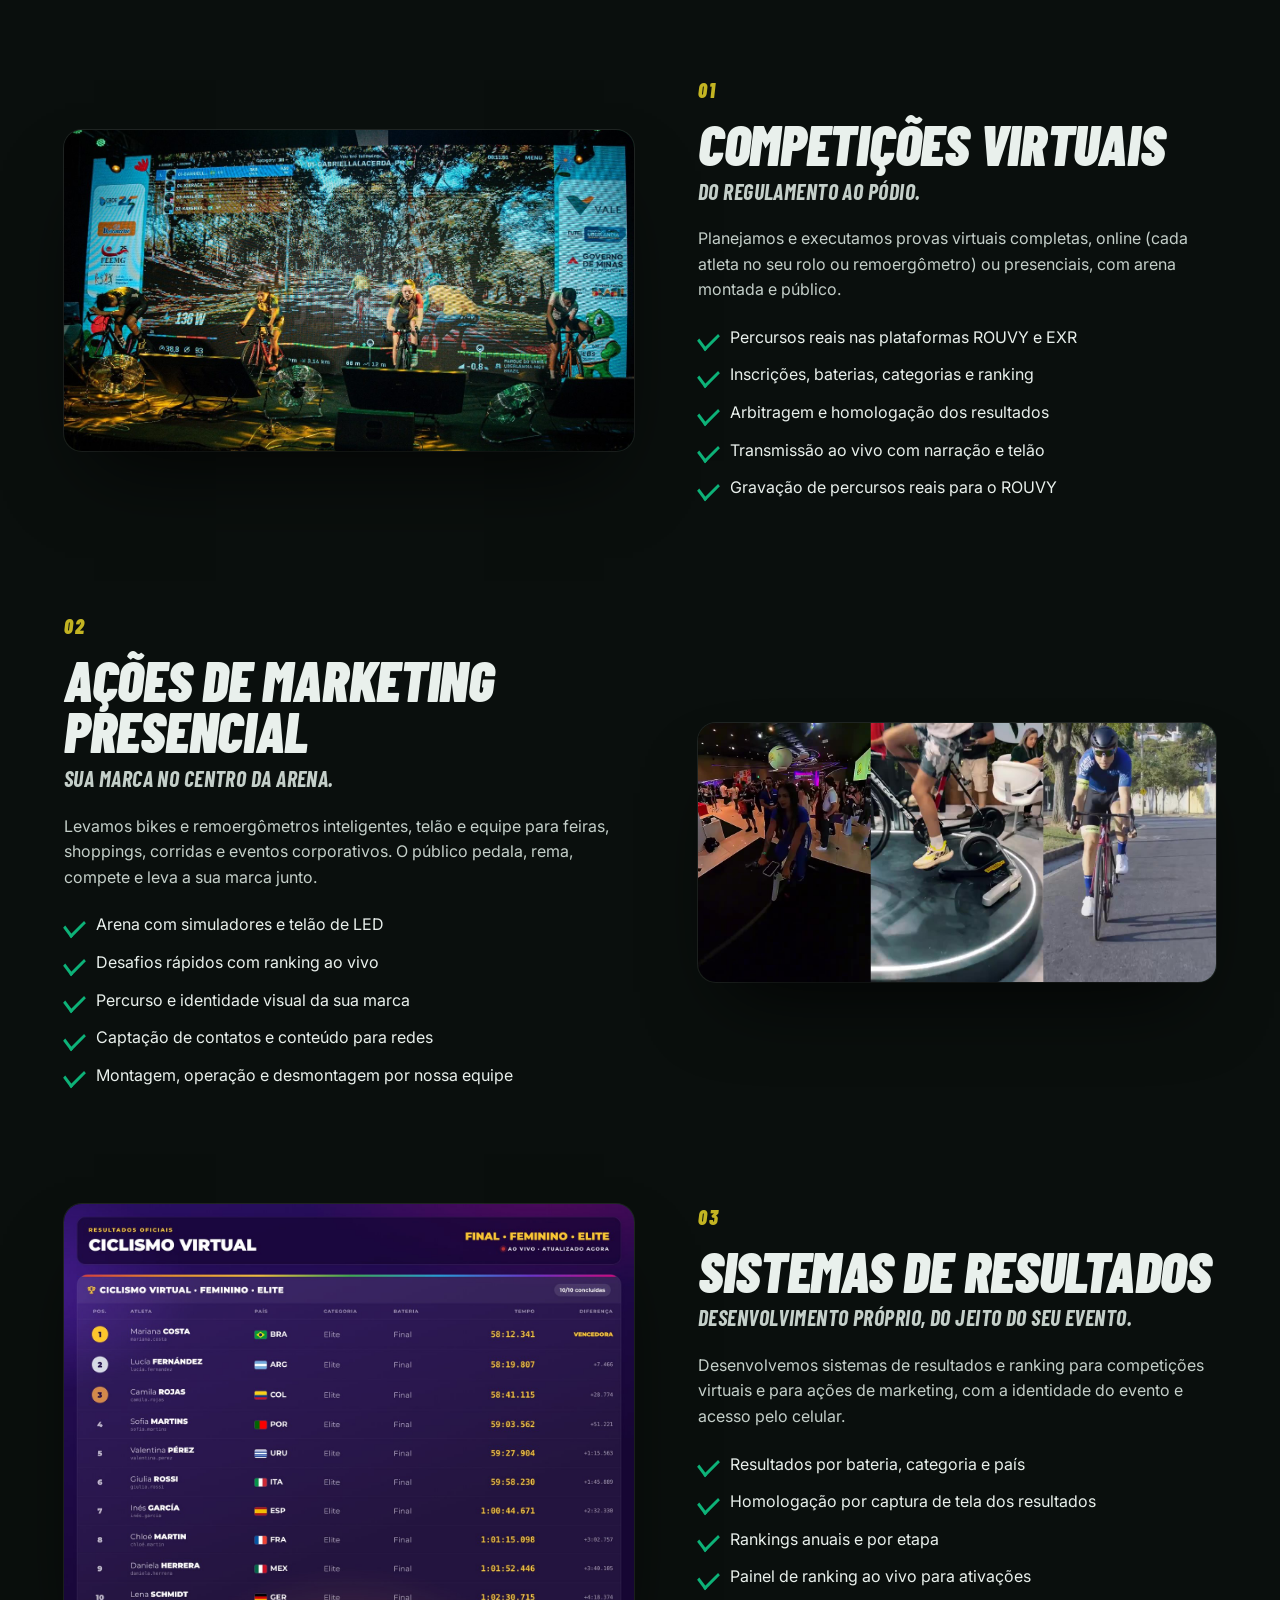
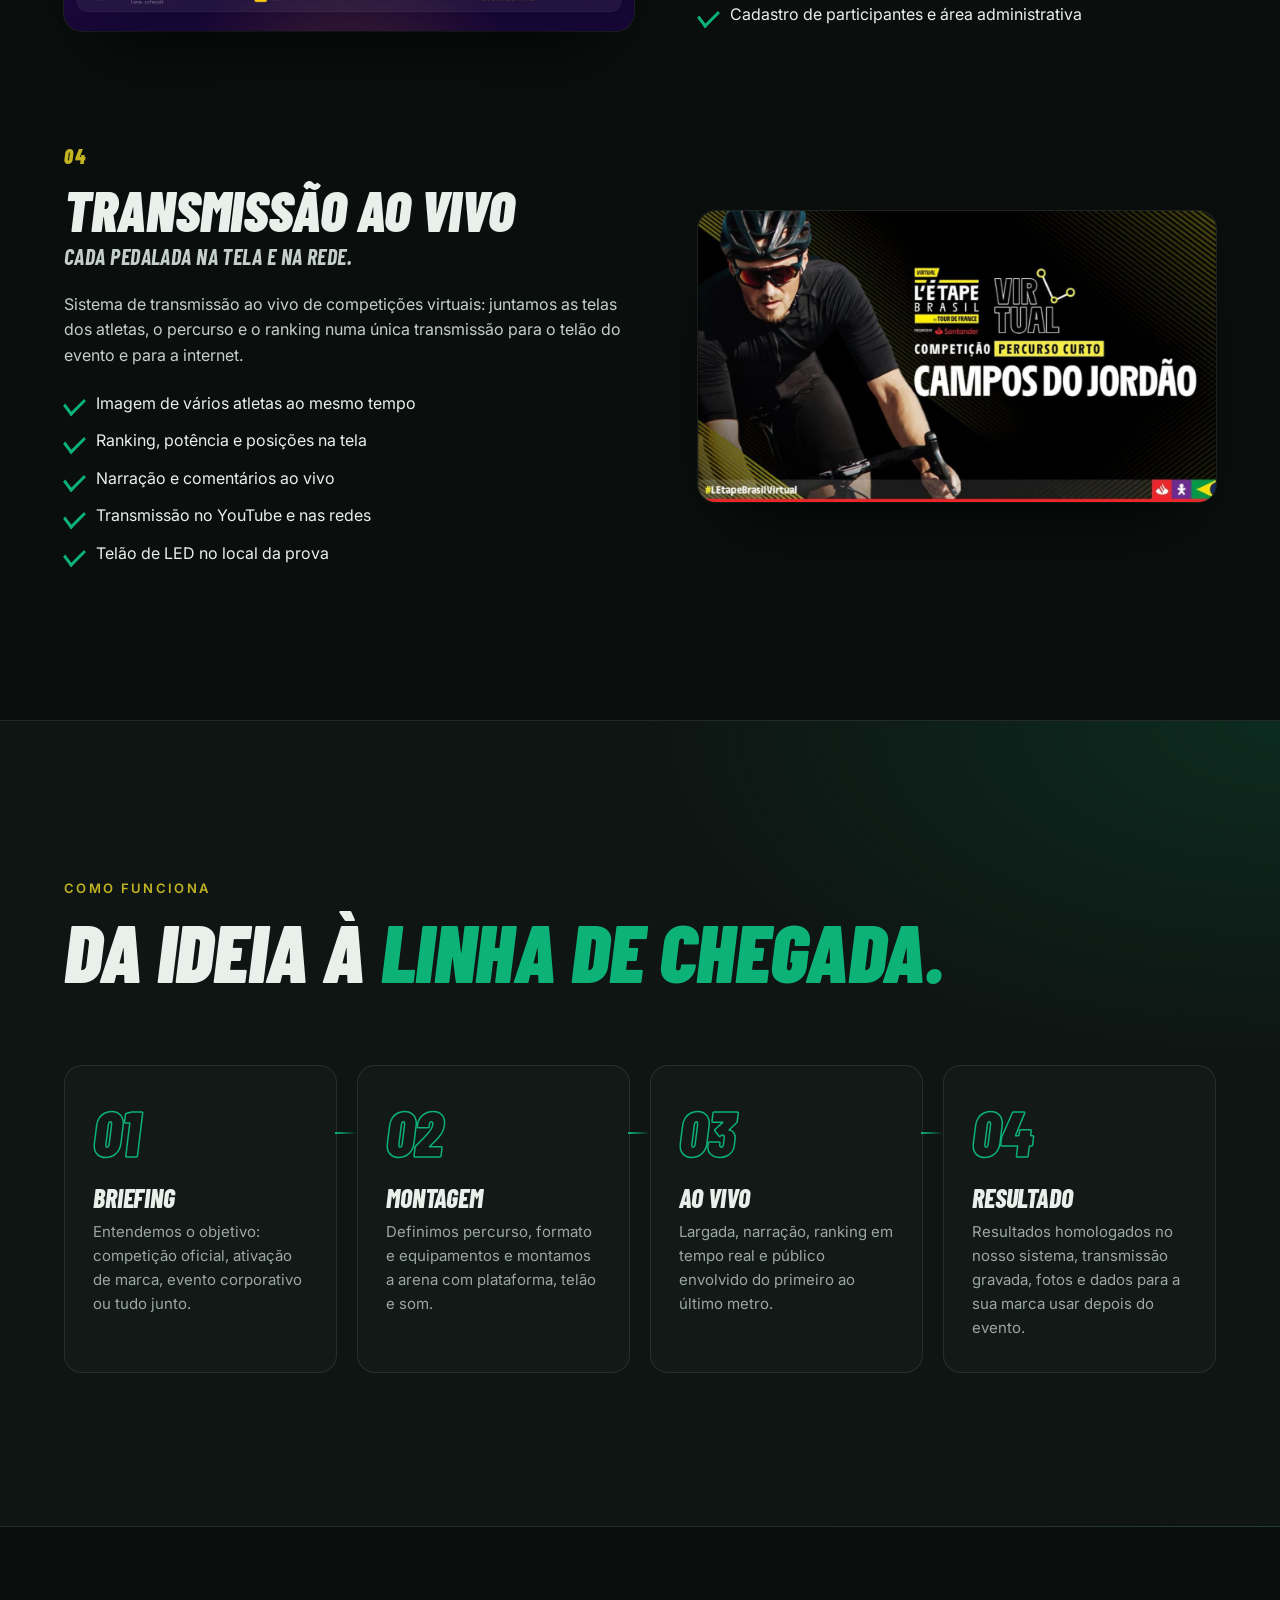
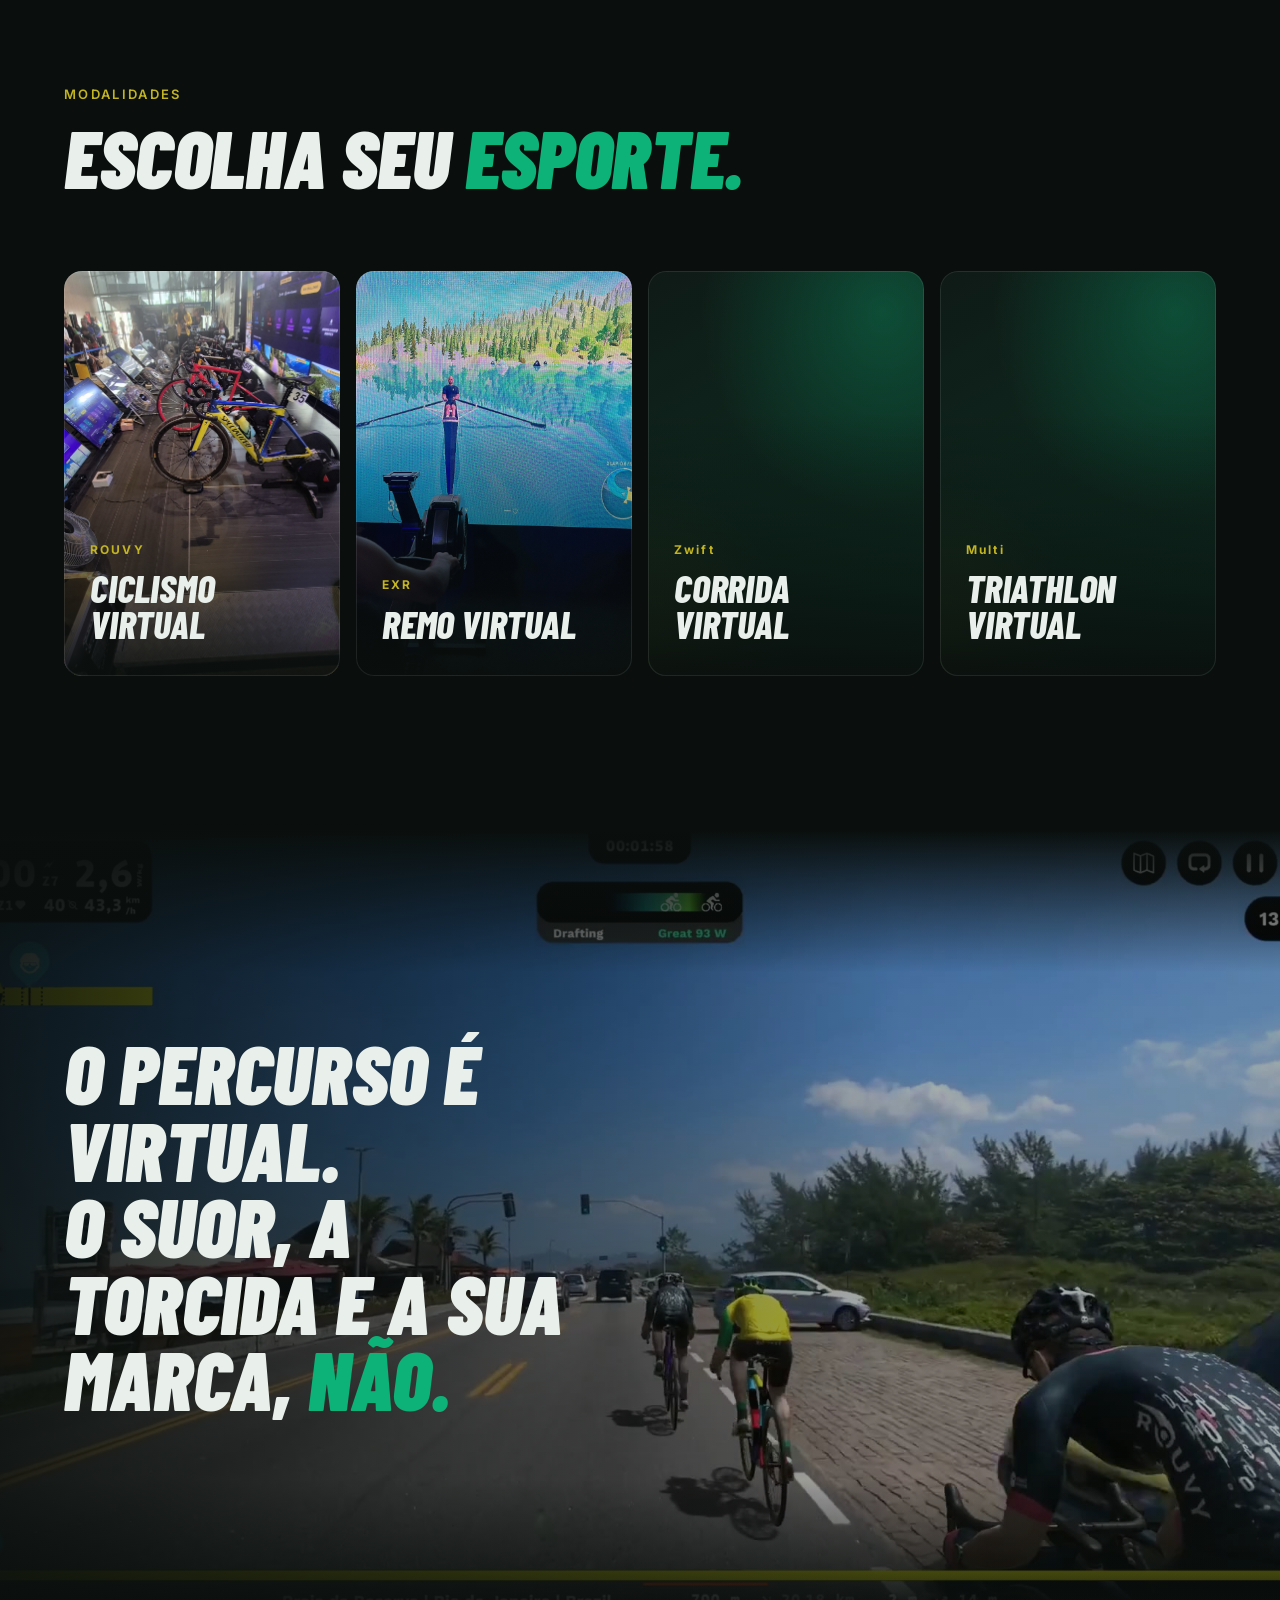
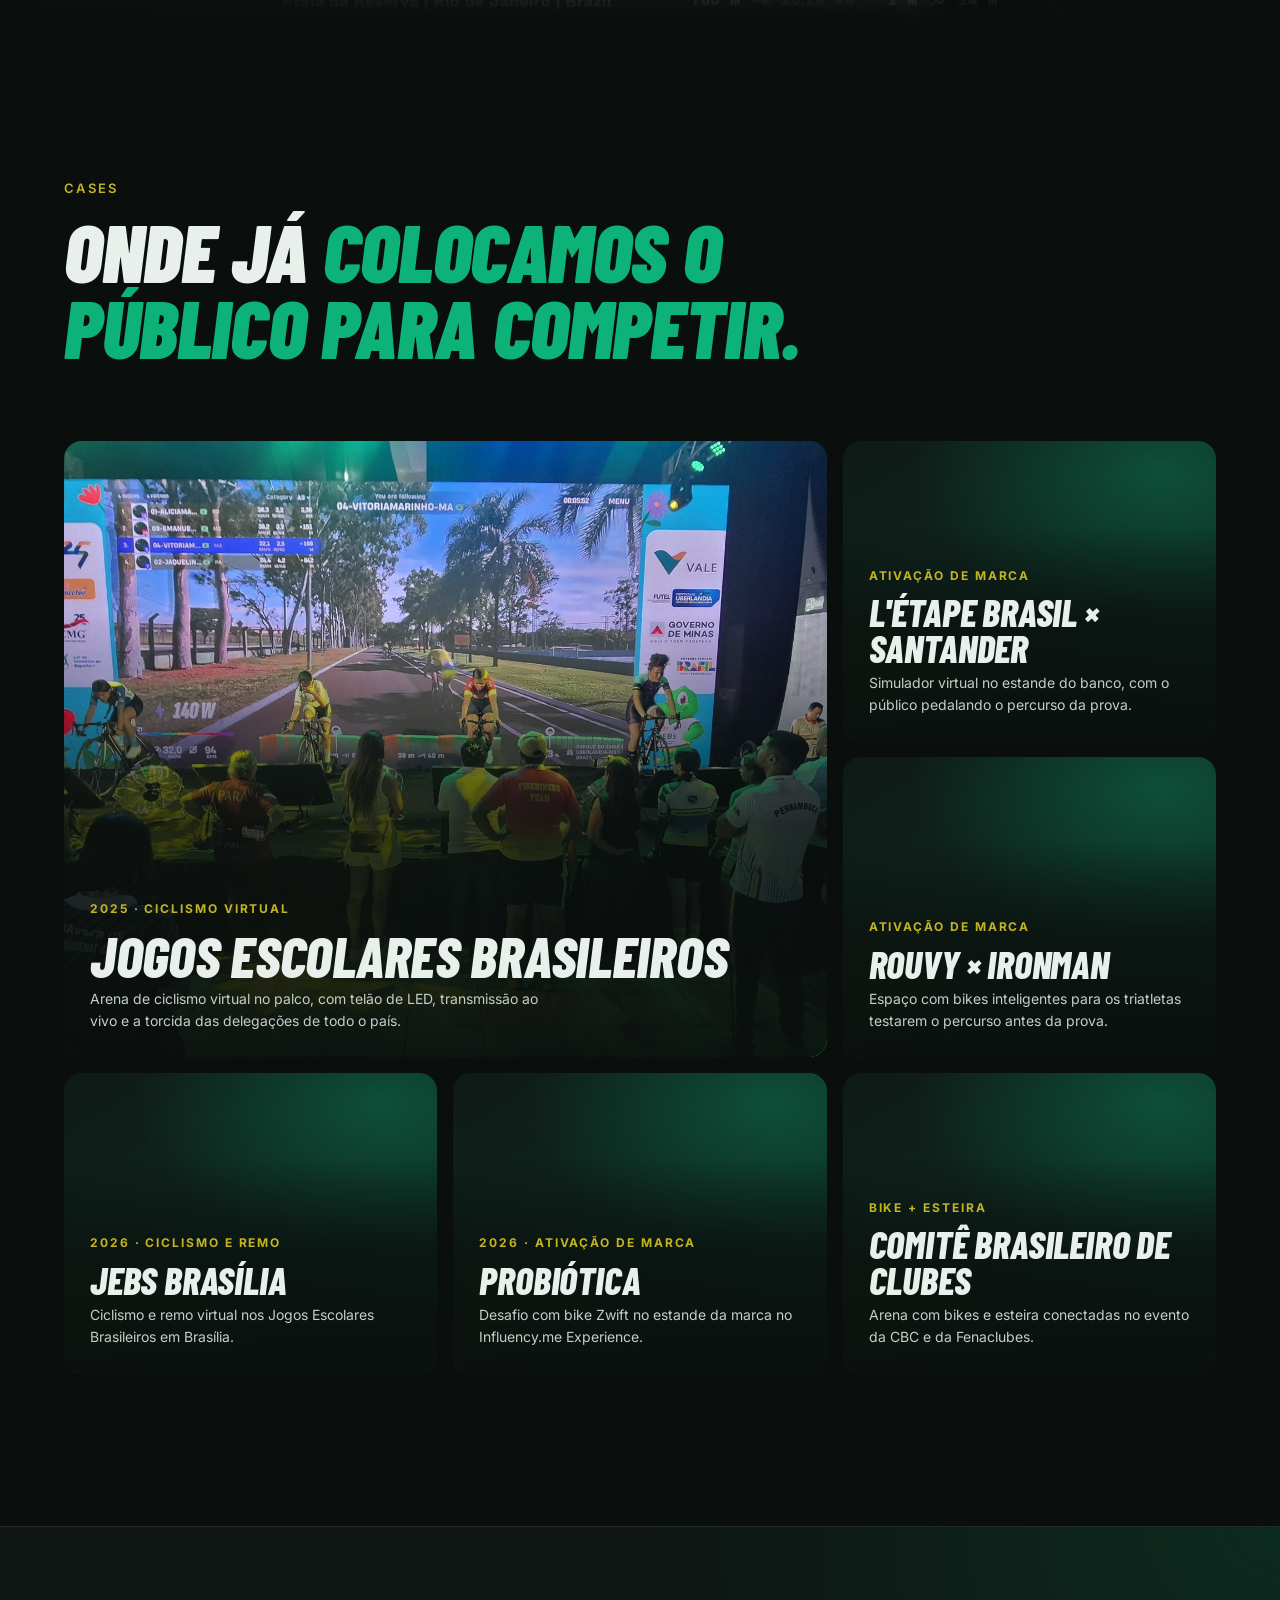
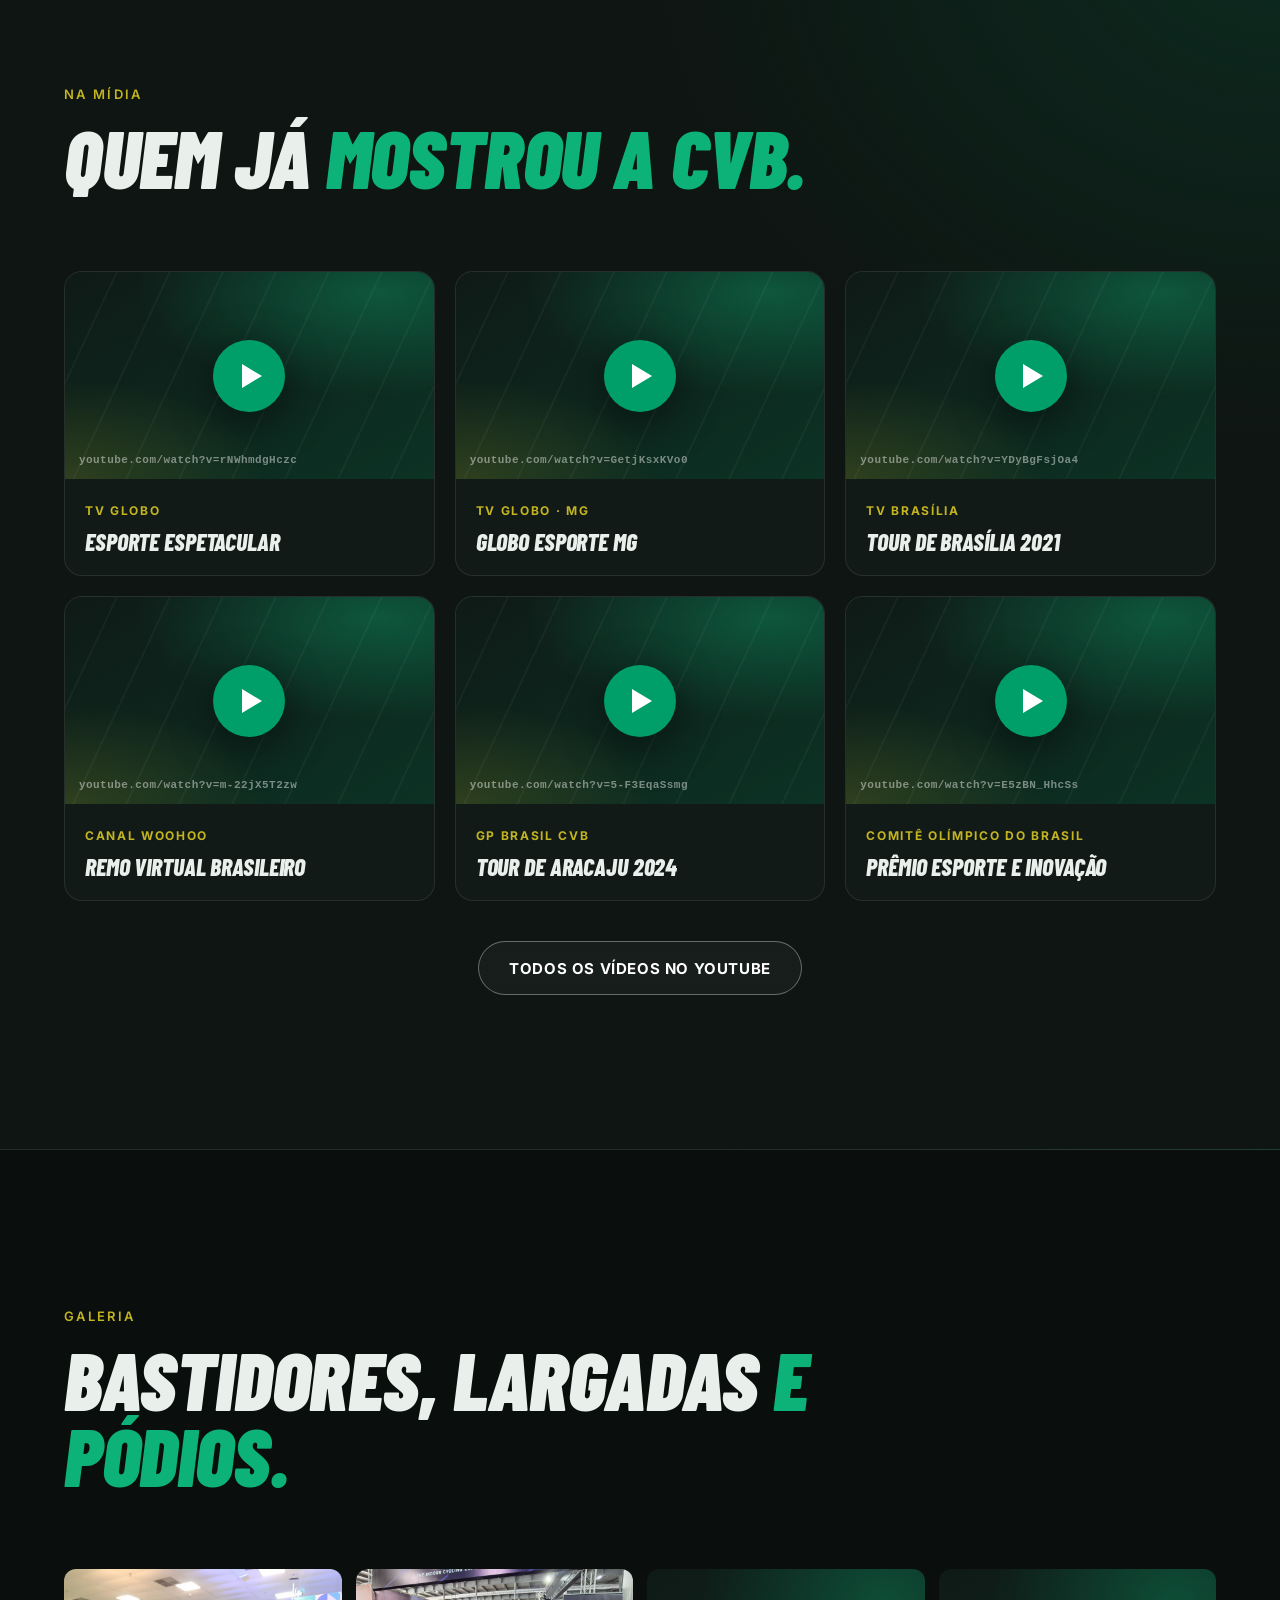
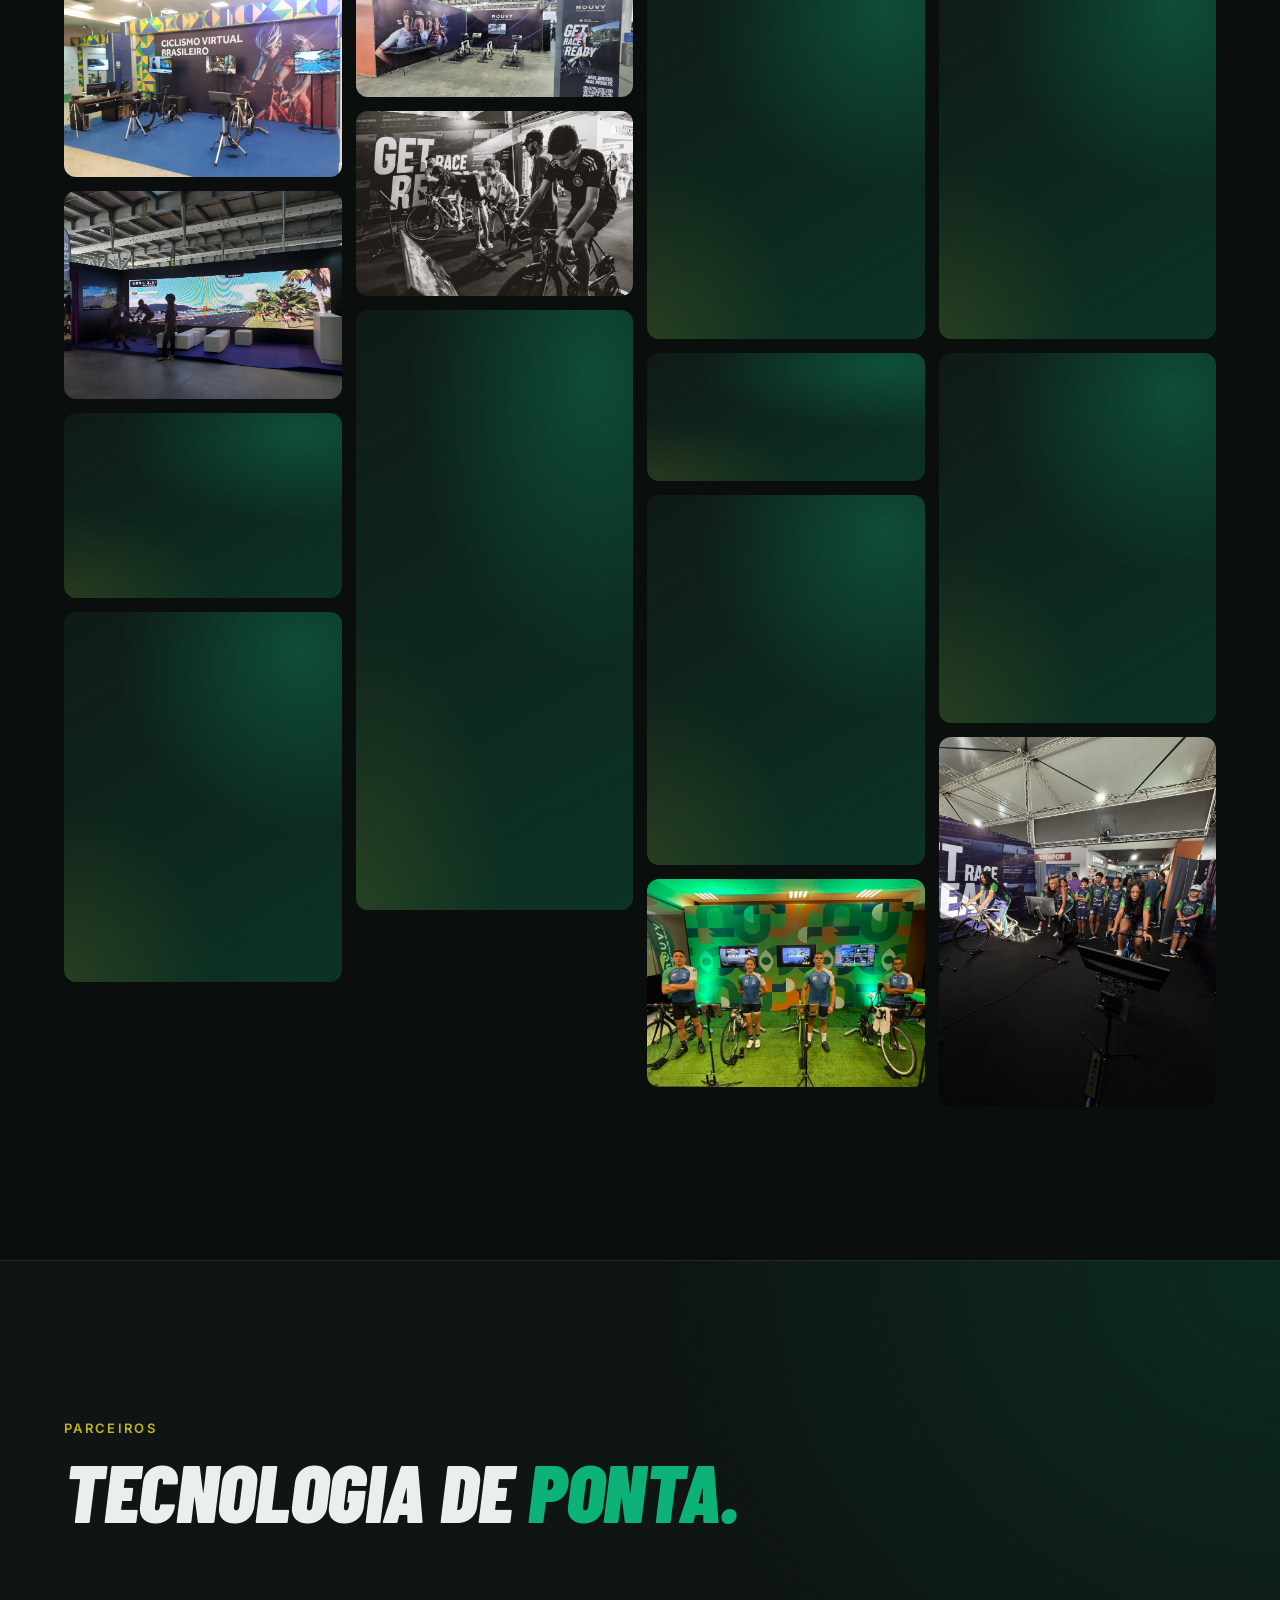
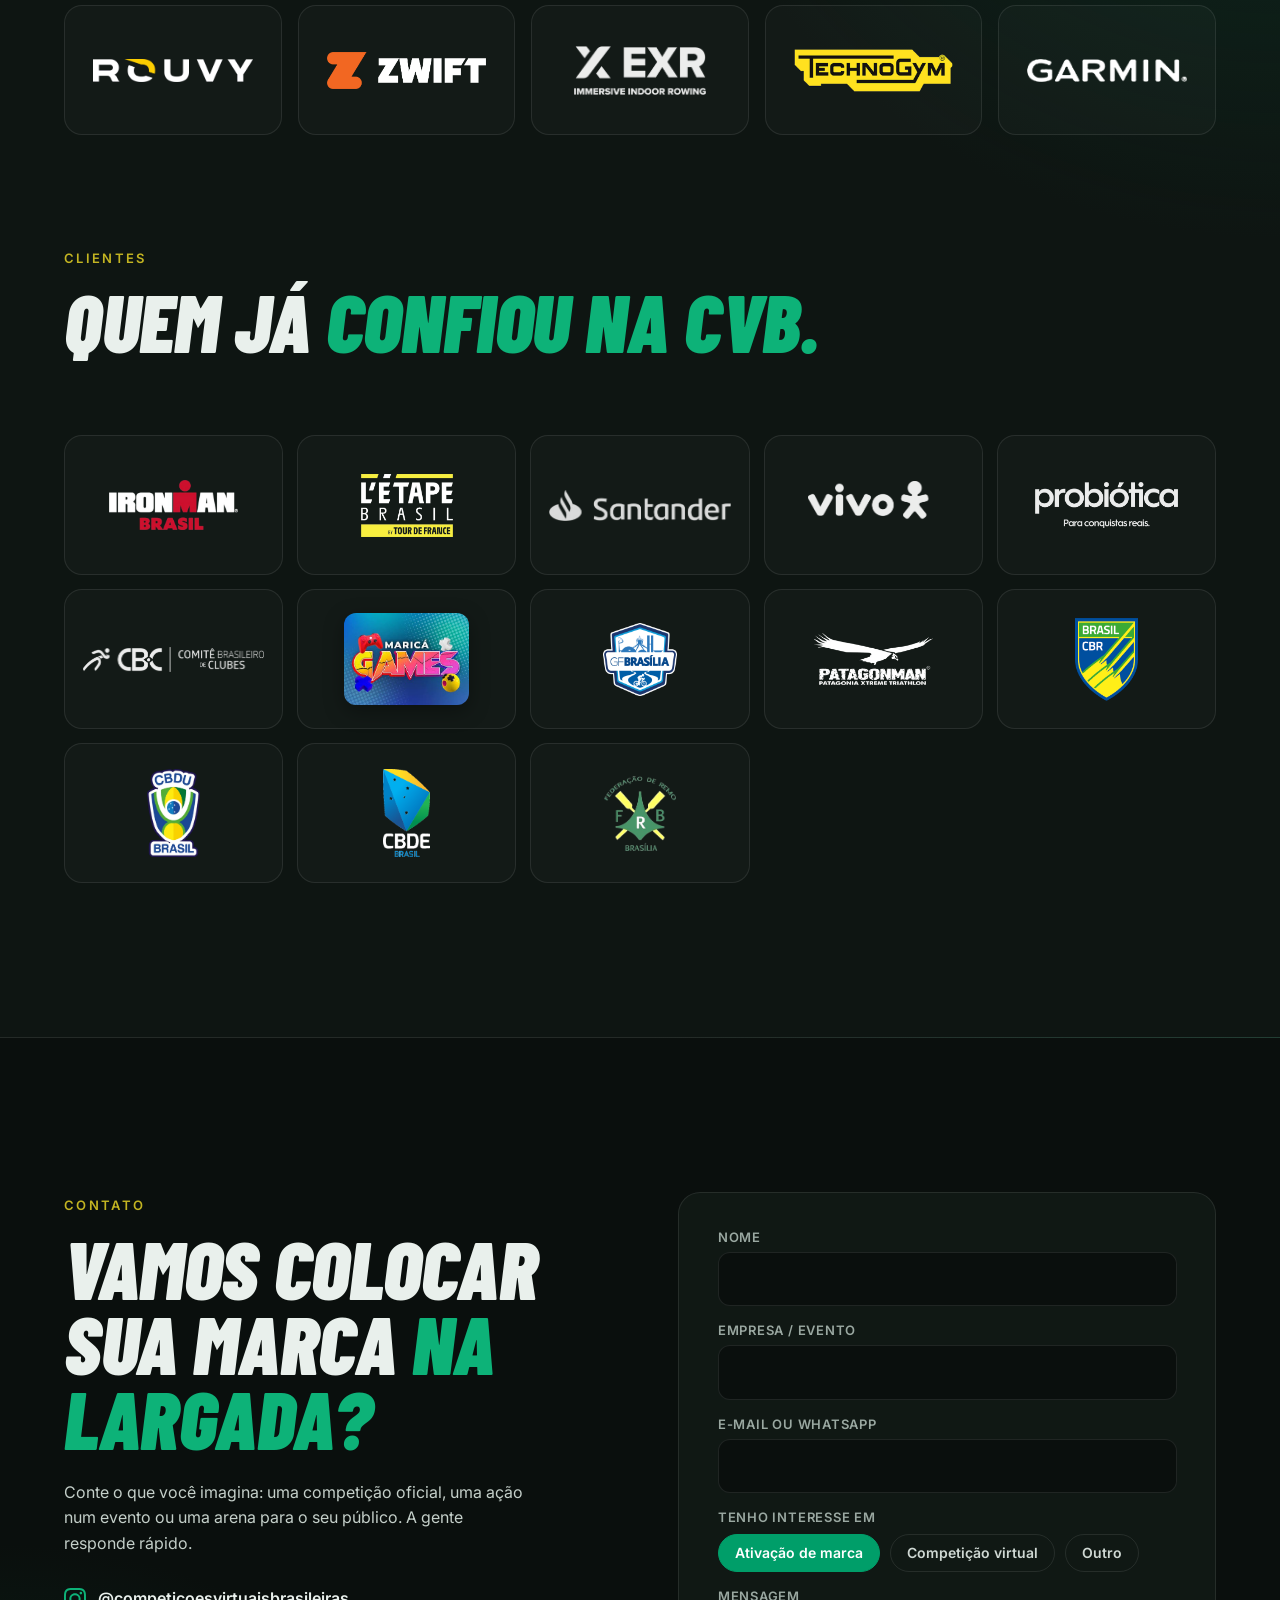
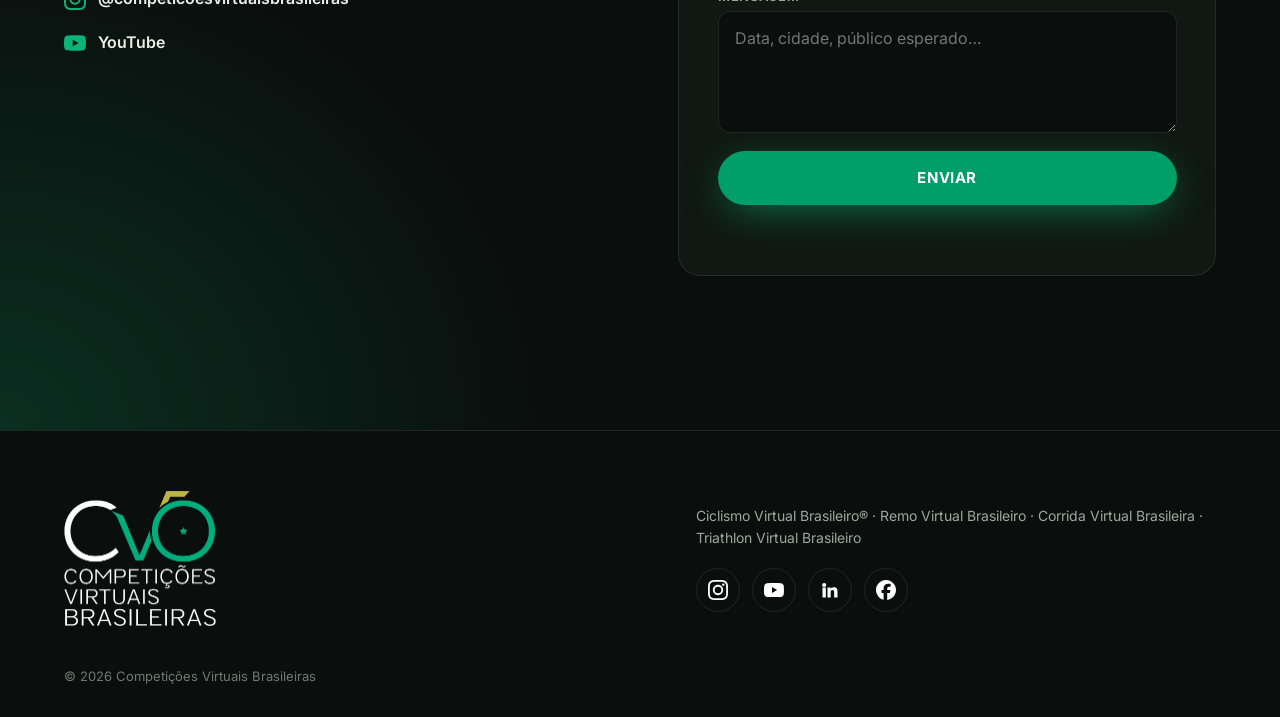
==== commit 0788fa0b: "Vídeos do YouTube tocam sozinhos e sem som em Competições e Transmissão Co-Authored-By: Claude Opus " ====
--- a/index.html
+++ b/index.html
@@ -78,7 +78,11 @@
     </header>
 
     <article class="sol reveal">
-      <div class="sol__media"><img class="media" data-media="sol-competicoes.jpg" alt="Atletas competindo em arena de ciclismo virtual com telão"></div>
+      <div class="sol__media sol__media--video yt-inline" data-yt="EGe_DH5DvbI" data-start="1186" data-title="Copa Brasília de Ciclismo Virtual" role="button" tabindex="0" aria-label="Assistir: Copa Brasília de Ciclismo Virtual">
+        <img class="media" data-media="sol-competicoes.jpg" alt="">
+        <span class="yt__play"></span>
+        <span class="yt-inline__tag"><i class="dot"></i> Copa Brasília de Ciclismo Virtual</span>
+      </div>
       <div class="sol__body">
         <span class="sol__num">01</span>
         <h3>Competições virtuais</h3>
--- a/assets/css/style.css
+++ b/assets/css/style.css
@@ -302,3 +302,4 @@
 .logo-card .logo-name{font-size:clamp(16px,1.6vw,22px)}
 @media (max-width:1100px){.logos--clients{grid-template-columns:repeat(3,minmax(0,1fr))}}
 @media (max-width:760px){.logos--clients{grid-template-columns:repeat(2,minmax(0,1fr));gap:10px}.logos--clients .logo-card{height:100px;padding:14px}}
+.logo-card img.tile{border-radius:12px;object-fit:cover;box-shadow:0 6px 20px rgba(0,0,0,.35)}
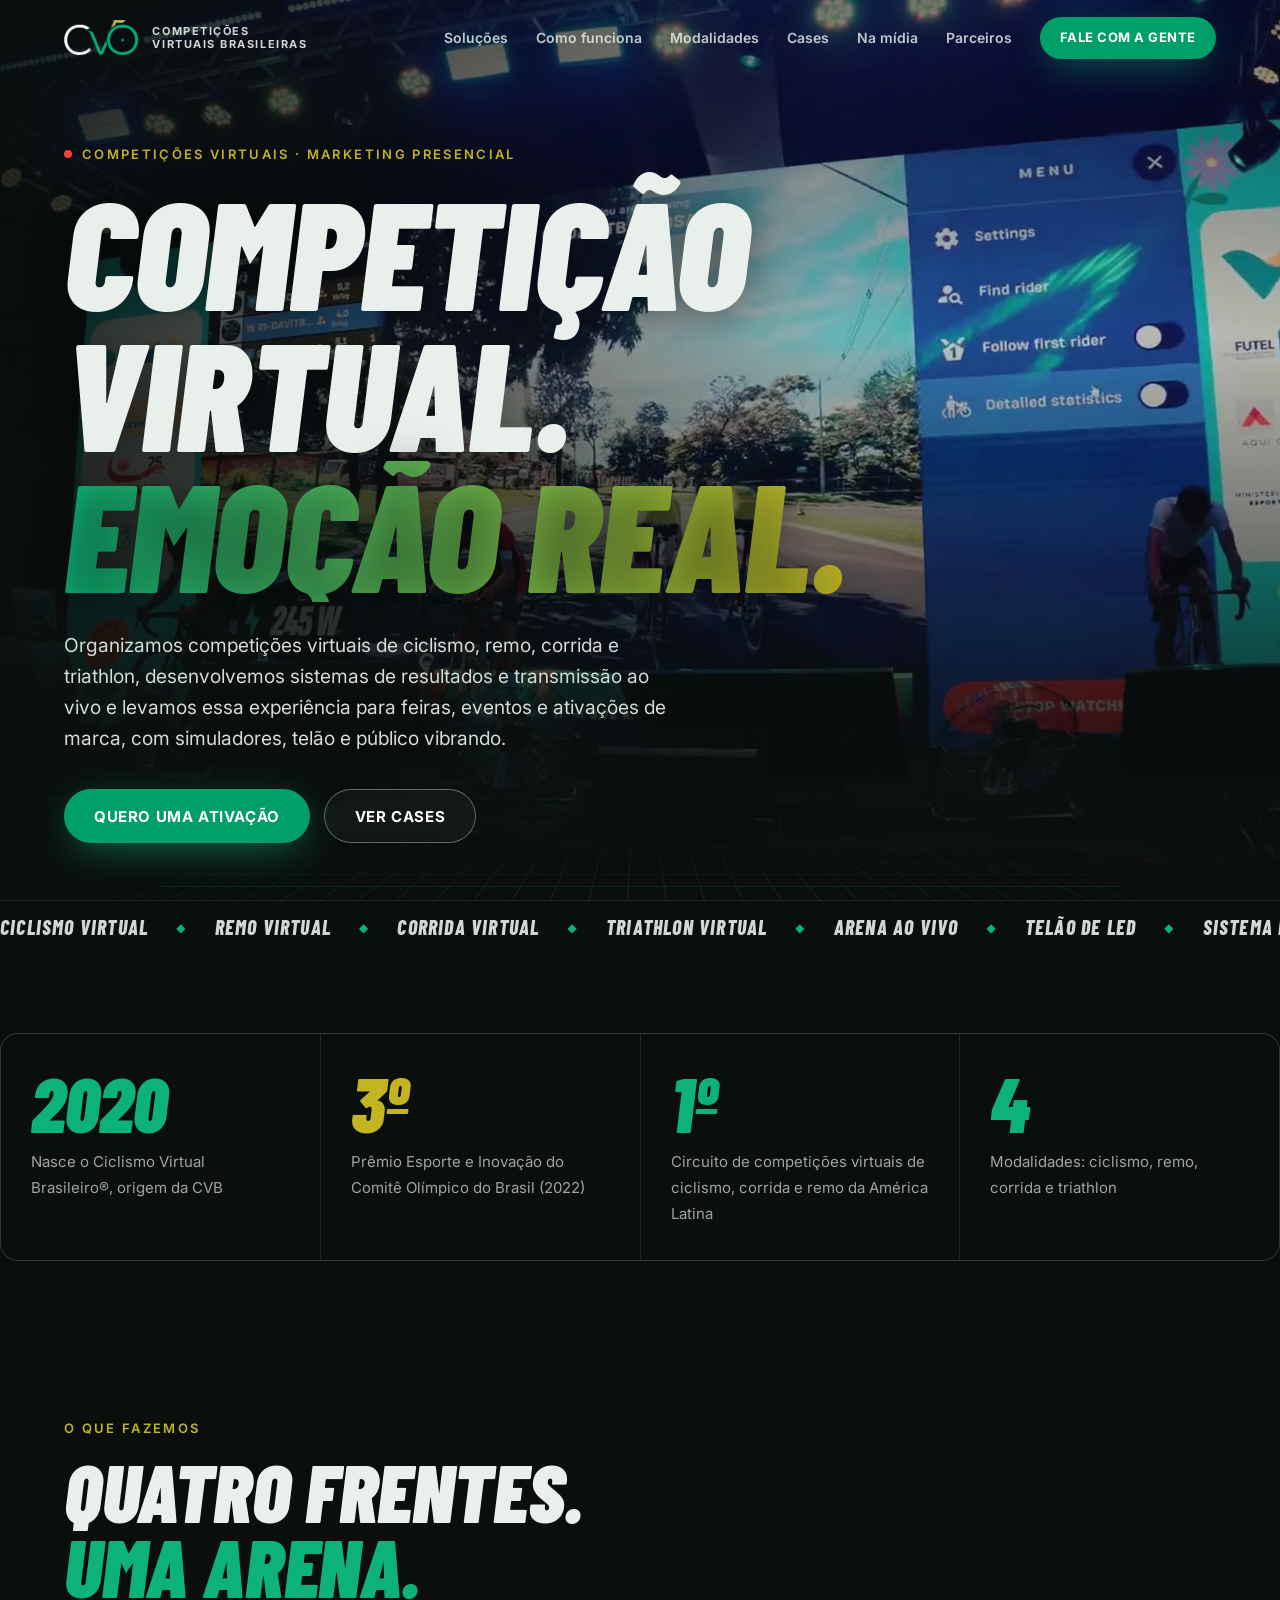
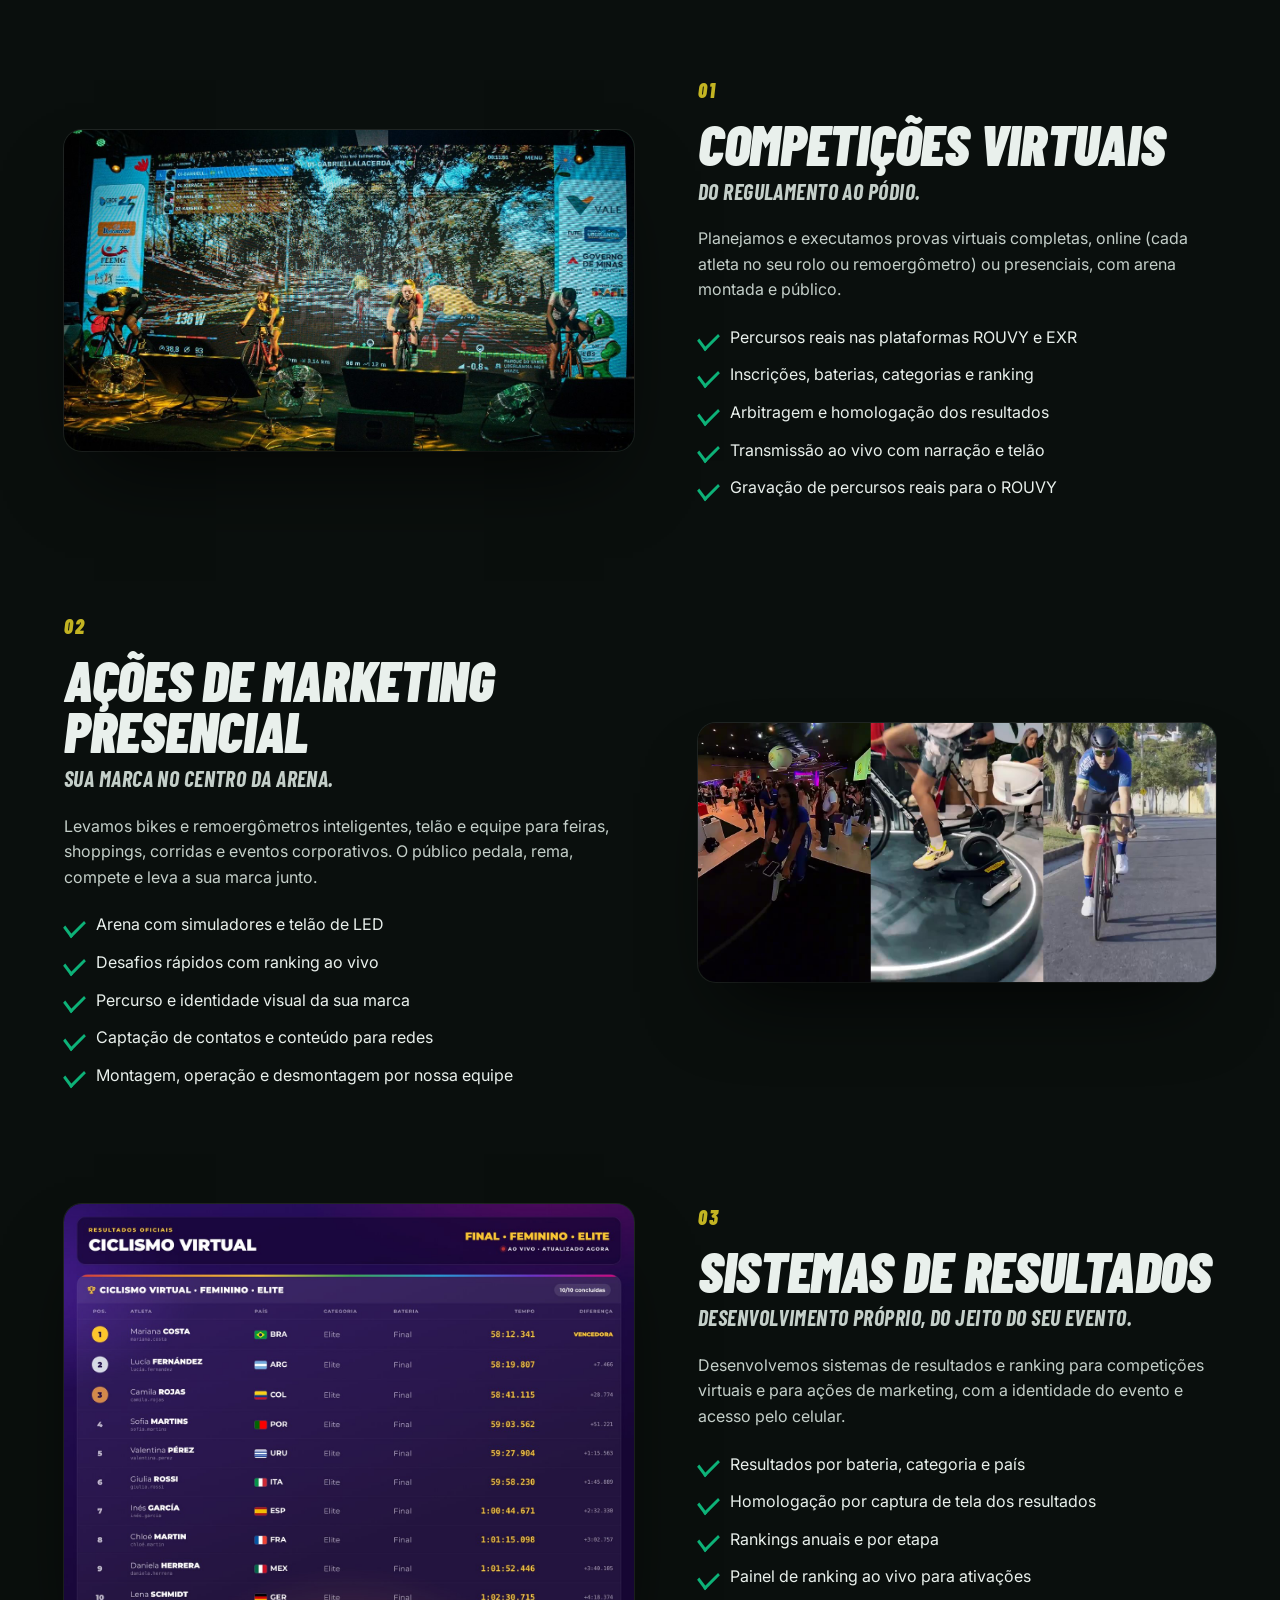
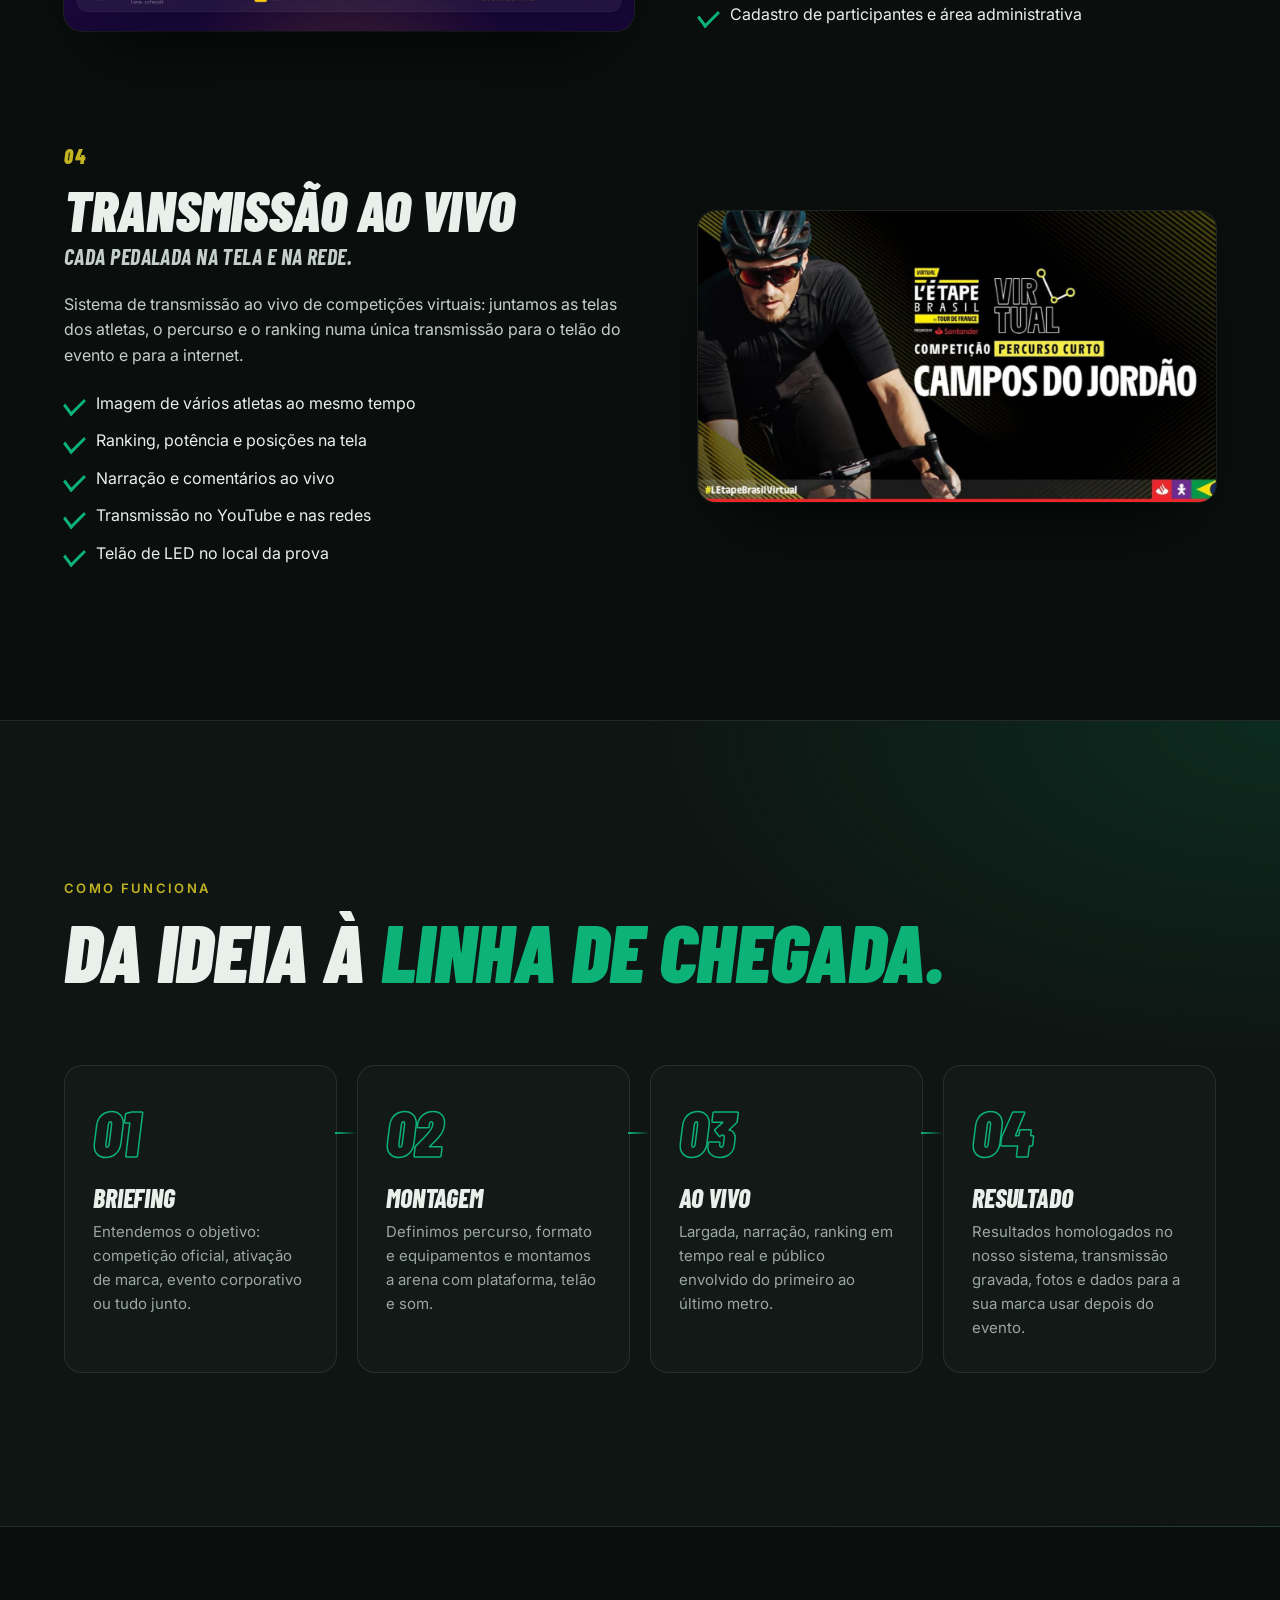
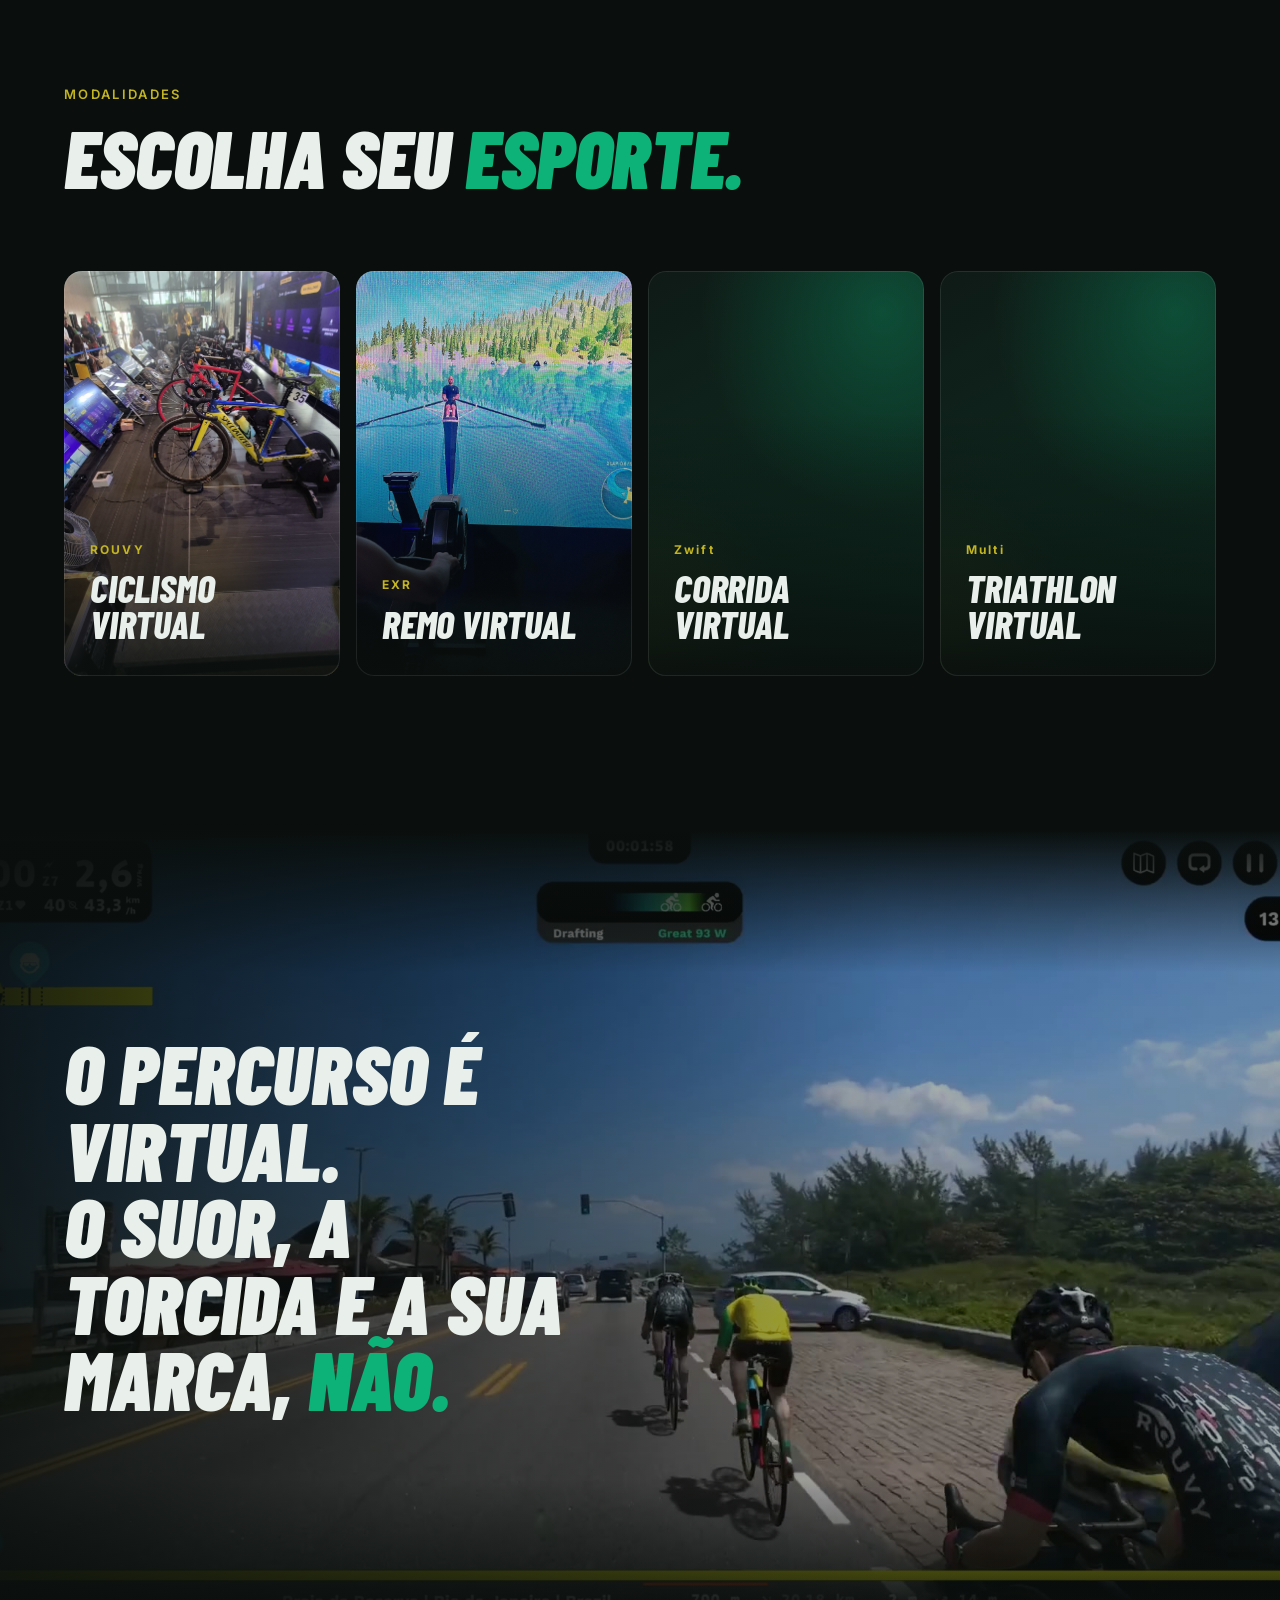
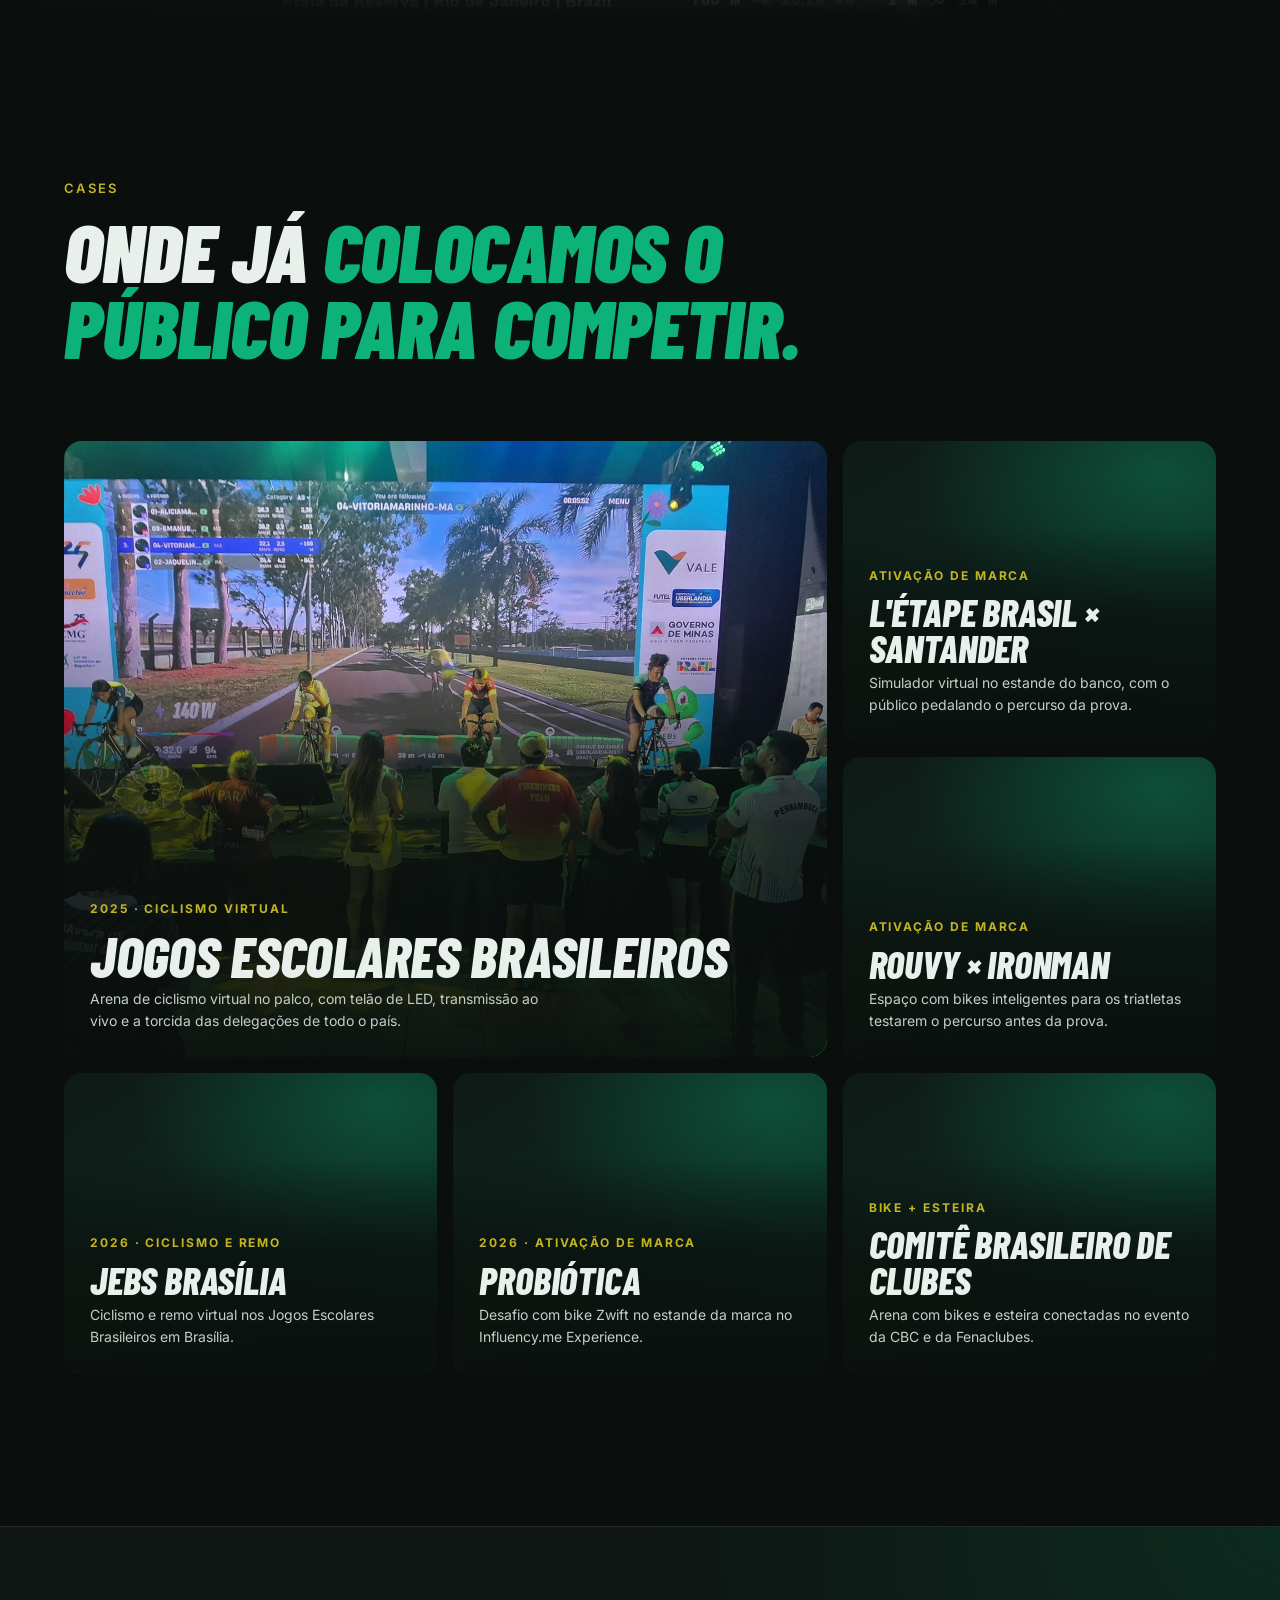
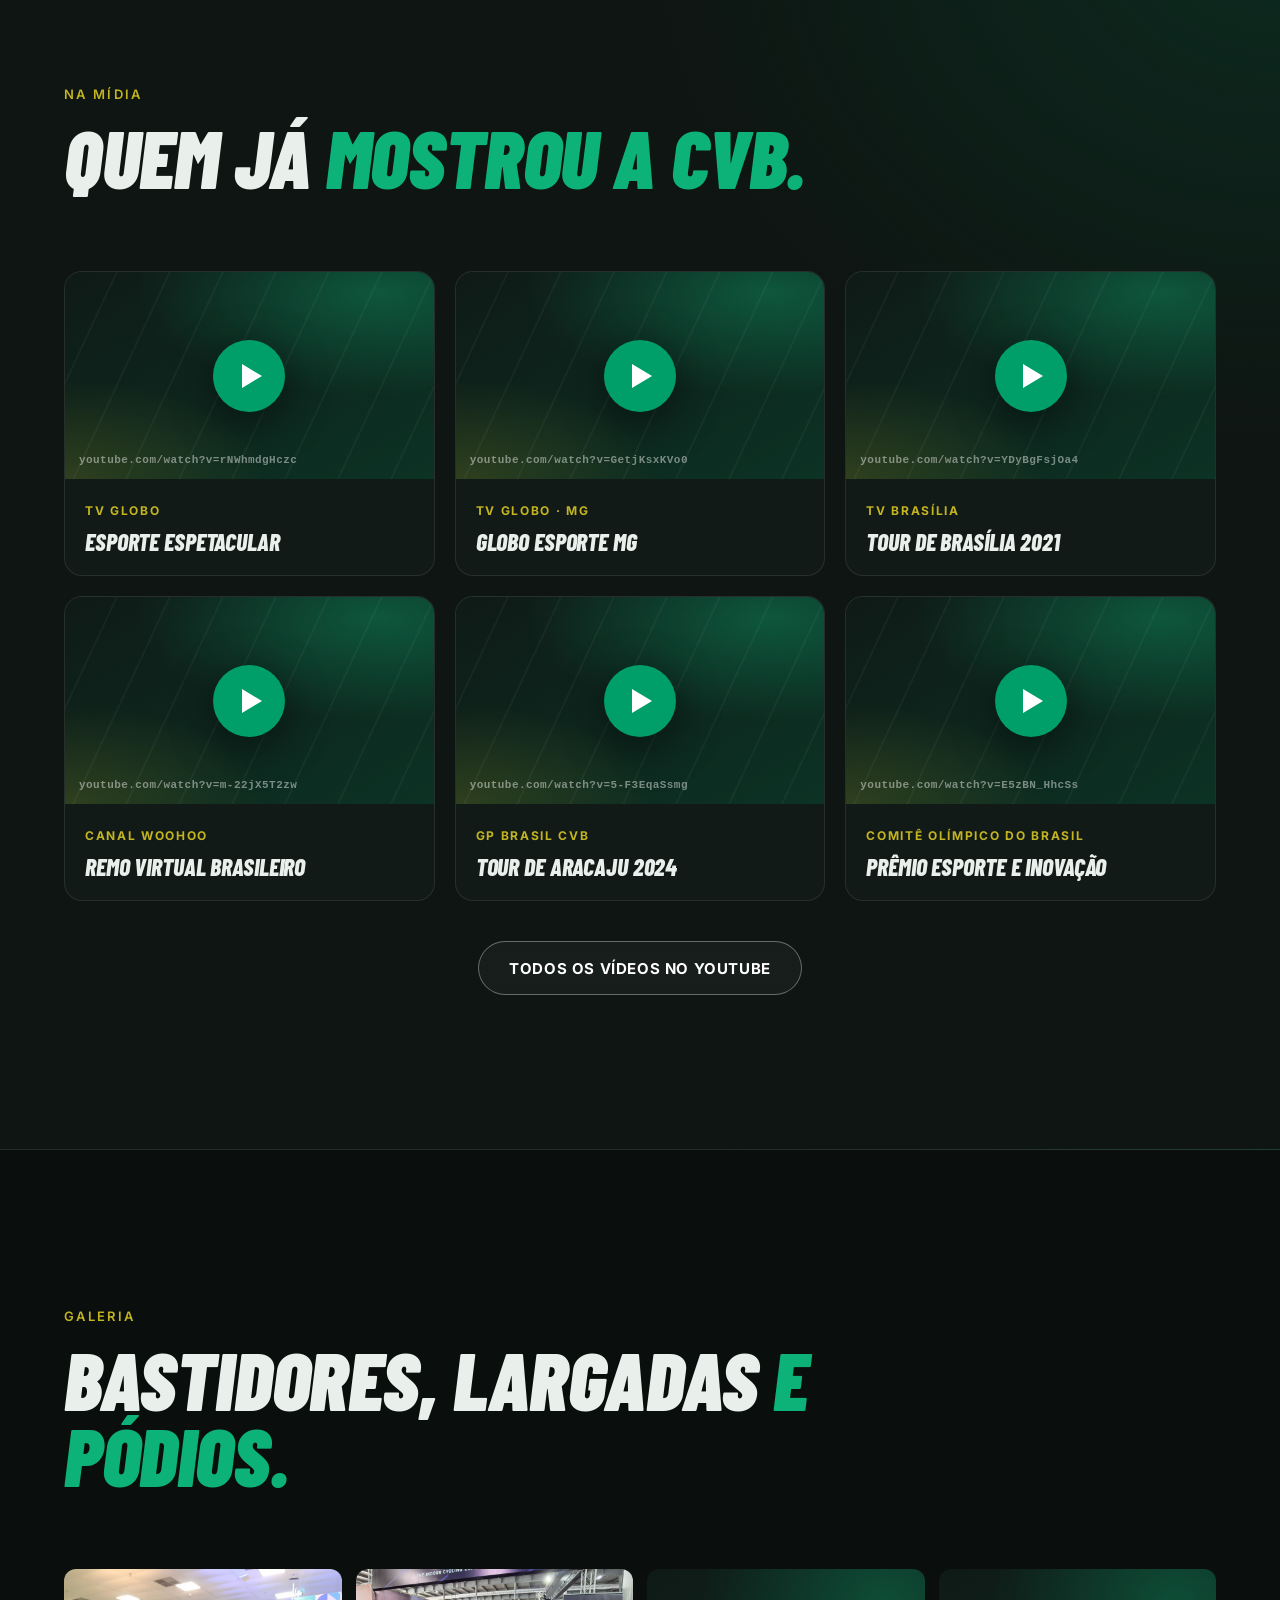
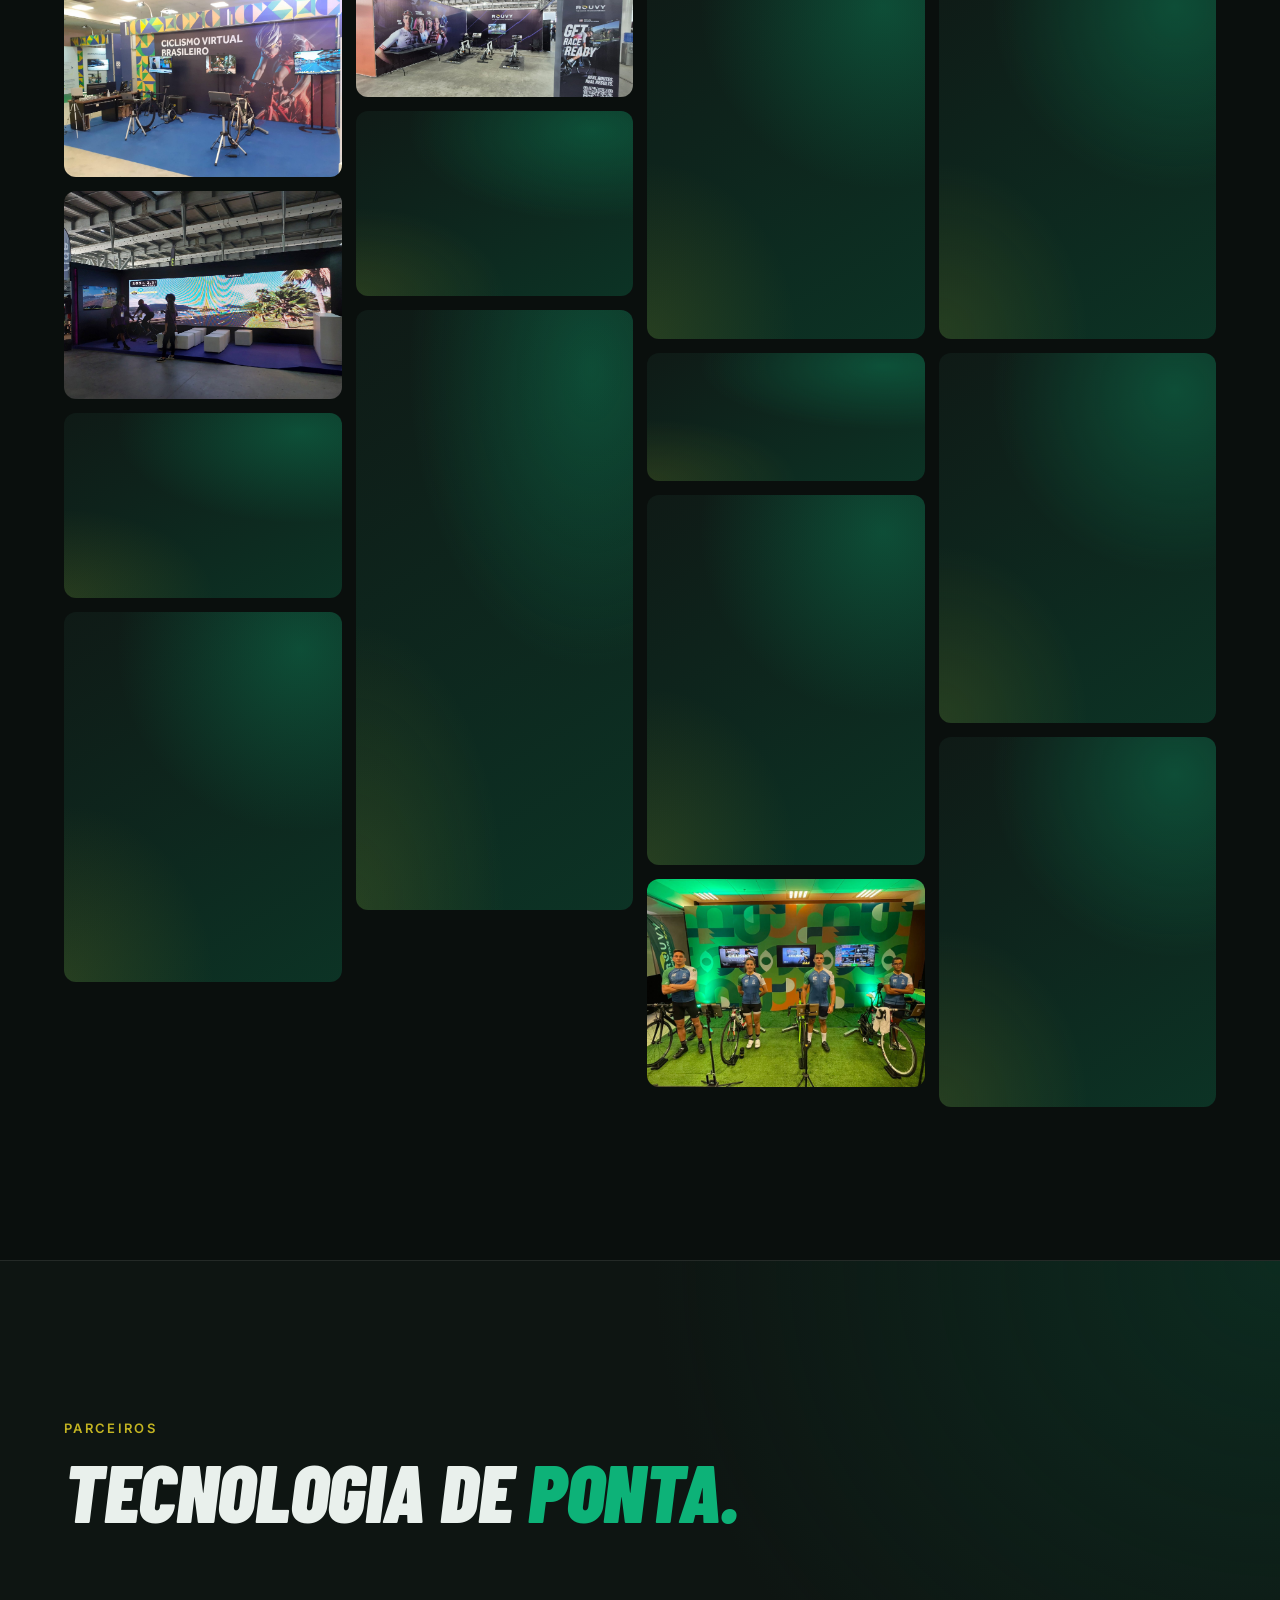
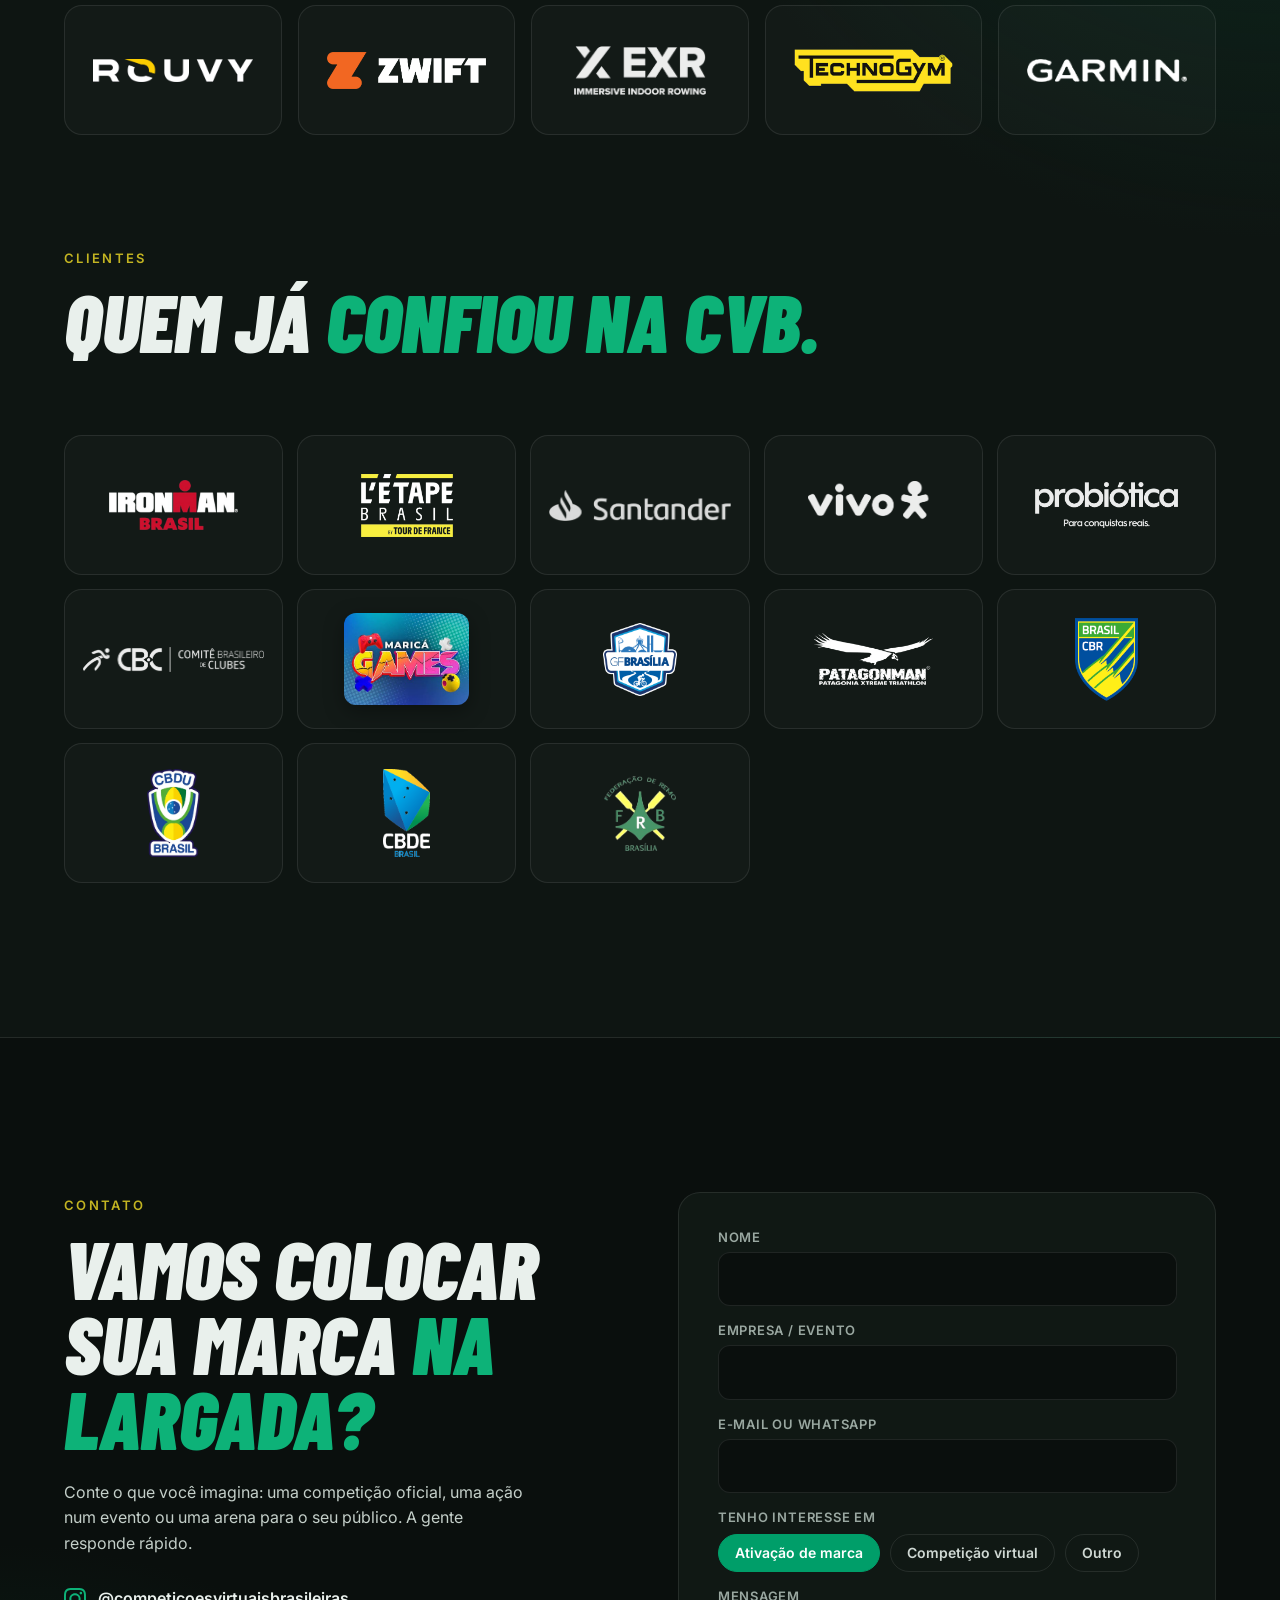
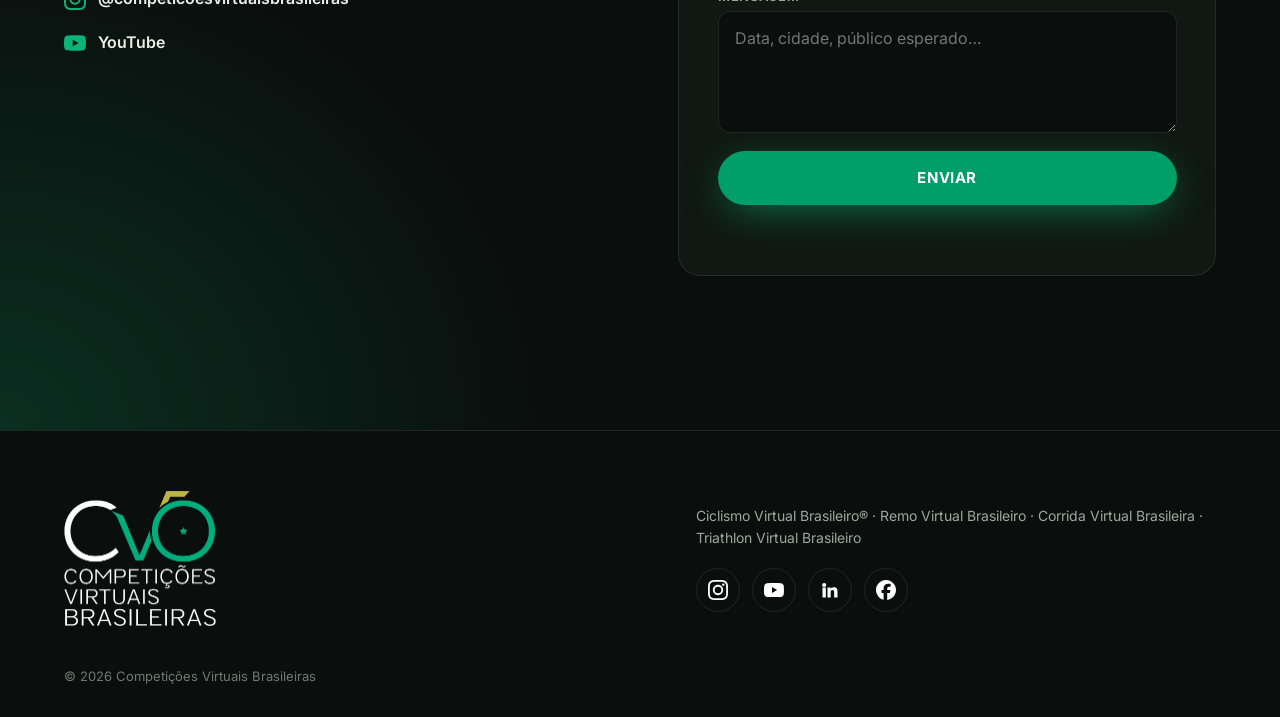
==== commit e4bd27ea: "Competições virtuais: vídeo do Tour Parque da Cidade a partir de 17:51 Co-Authored-By: Claude Opus 5" ====
--- a/index.html
+++ b/index.html
@@ -78,10 +78,10 @@
     </header>
 
     <article class="sol reveal">
-      <div class="sol__media sol__media--video yt-inline" data-yt="EGe_DH5DvbI" data-start="1186" data-title="Copa Brasília de Ciclismo Virtual" role="button" tabindex="0" aria-label="Assistir: Copa Brasília de Ciclismo Virtual">
+      <div class="sol__media sol__media--video yt-inline" data-yt="KOl-kLwOu_M" data-start="1071" data-title="GP Brasil CVB · Tour Parque da Cidade" role="button" tabindex="0" aria-label="Assistir: GP Brasil CVB · Tour Parque da Cidade">
         <img class="media" data-media="sol-competicoes.jpg" alt="">
         <span class="yt__play"></span>
-        <span class="yt-inline__tag"><i class="dot"></i> Copa Brasília de Ciclismo Virtual</span>
+        <span class="yt-inline__tag"><i class="dot"></i> GP Brasil CVB · Tour Parque da Cidade</span>
       </div>
       <div class="sol__body">
         <span class="sol__num">01</span>
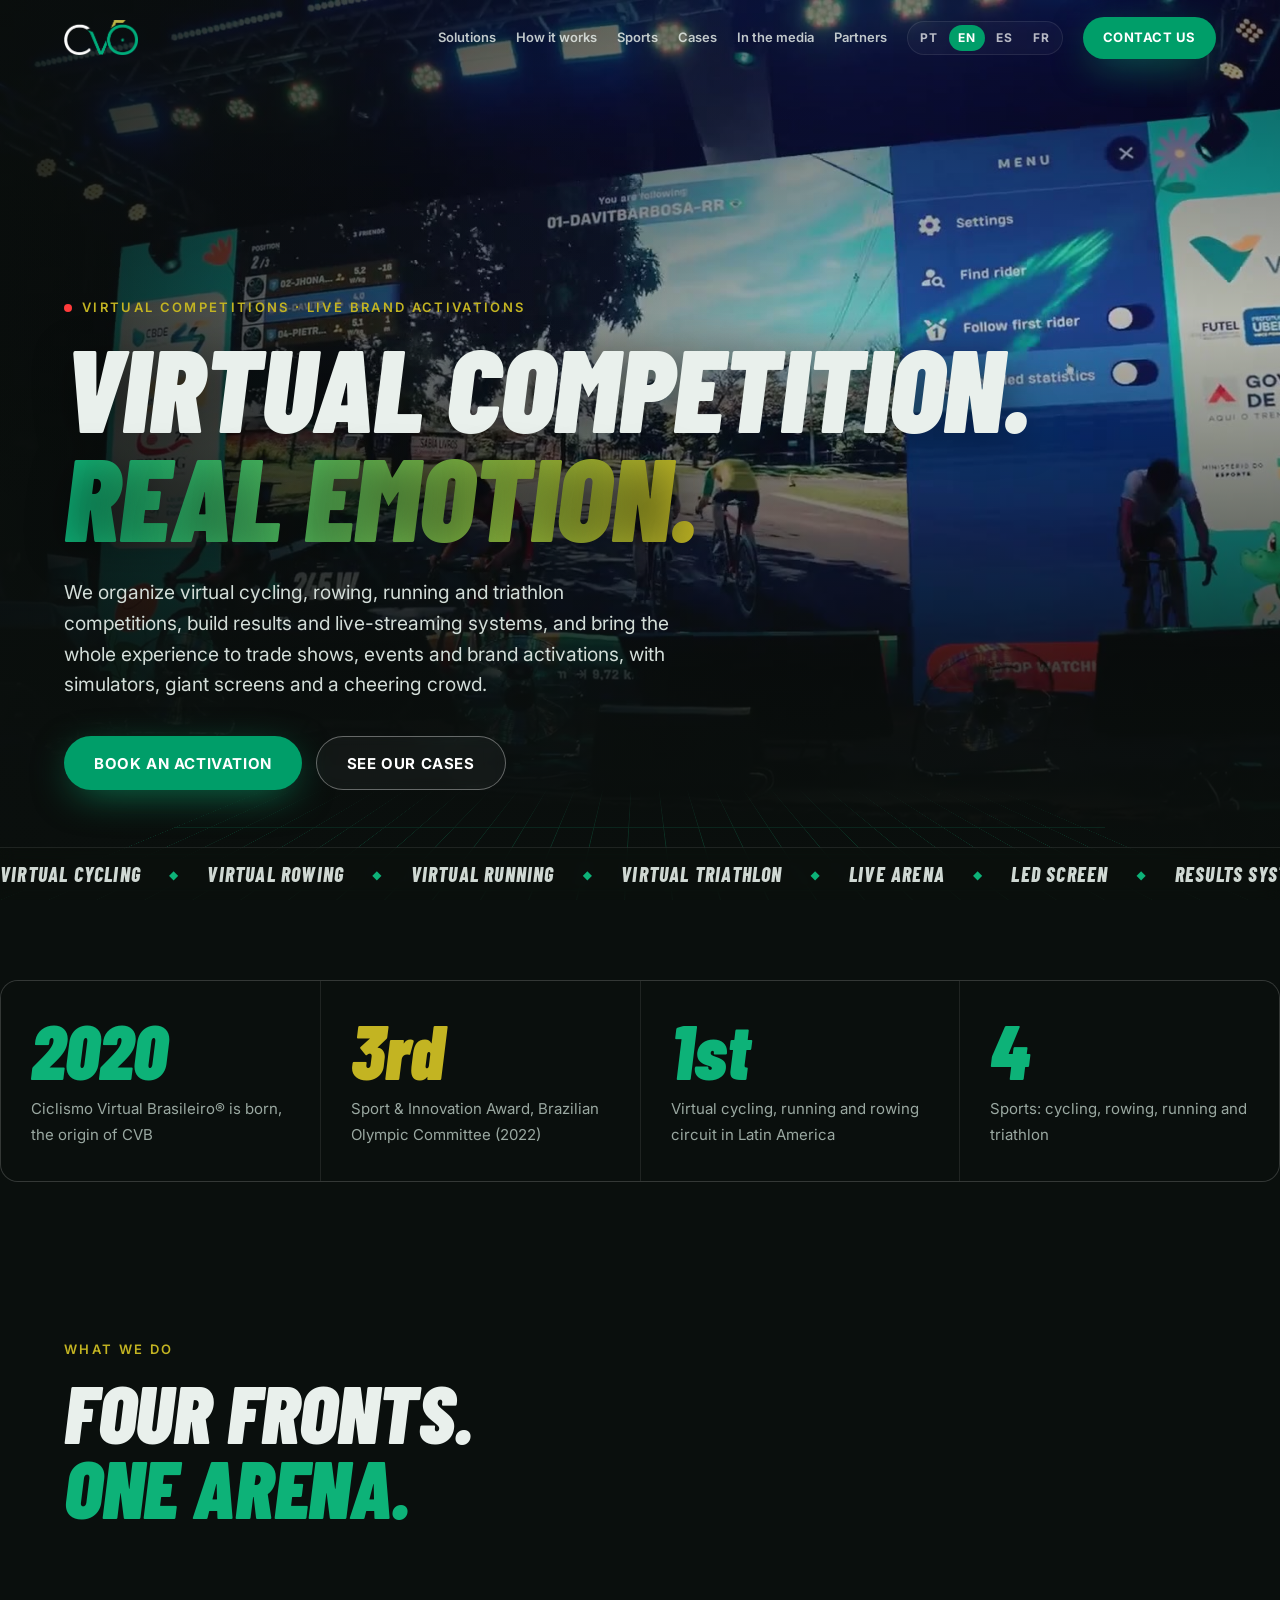
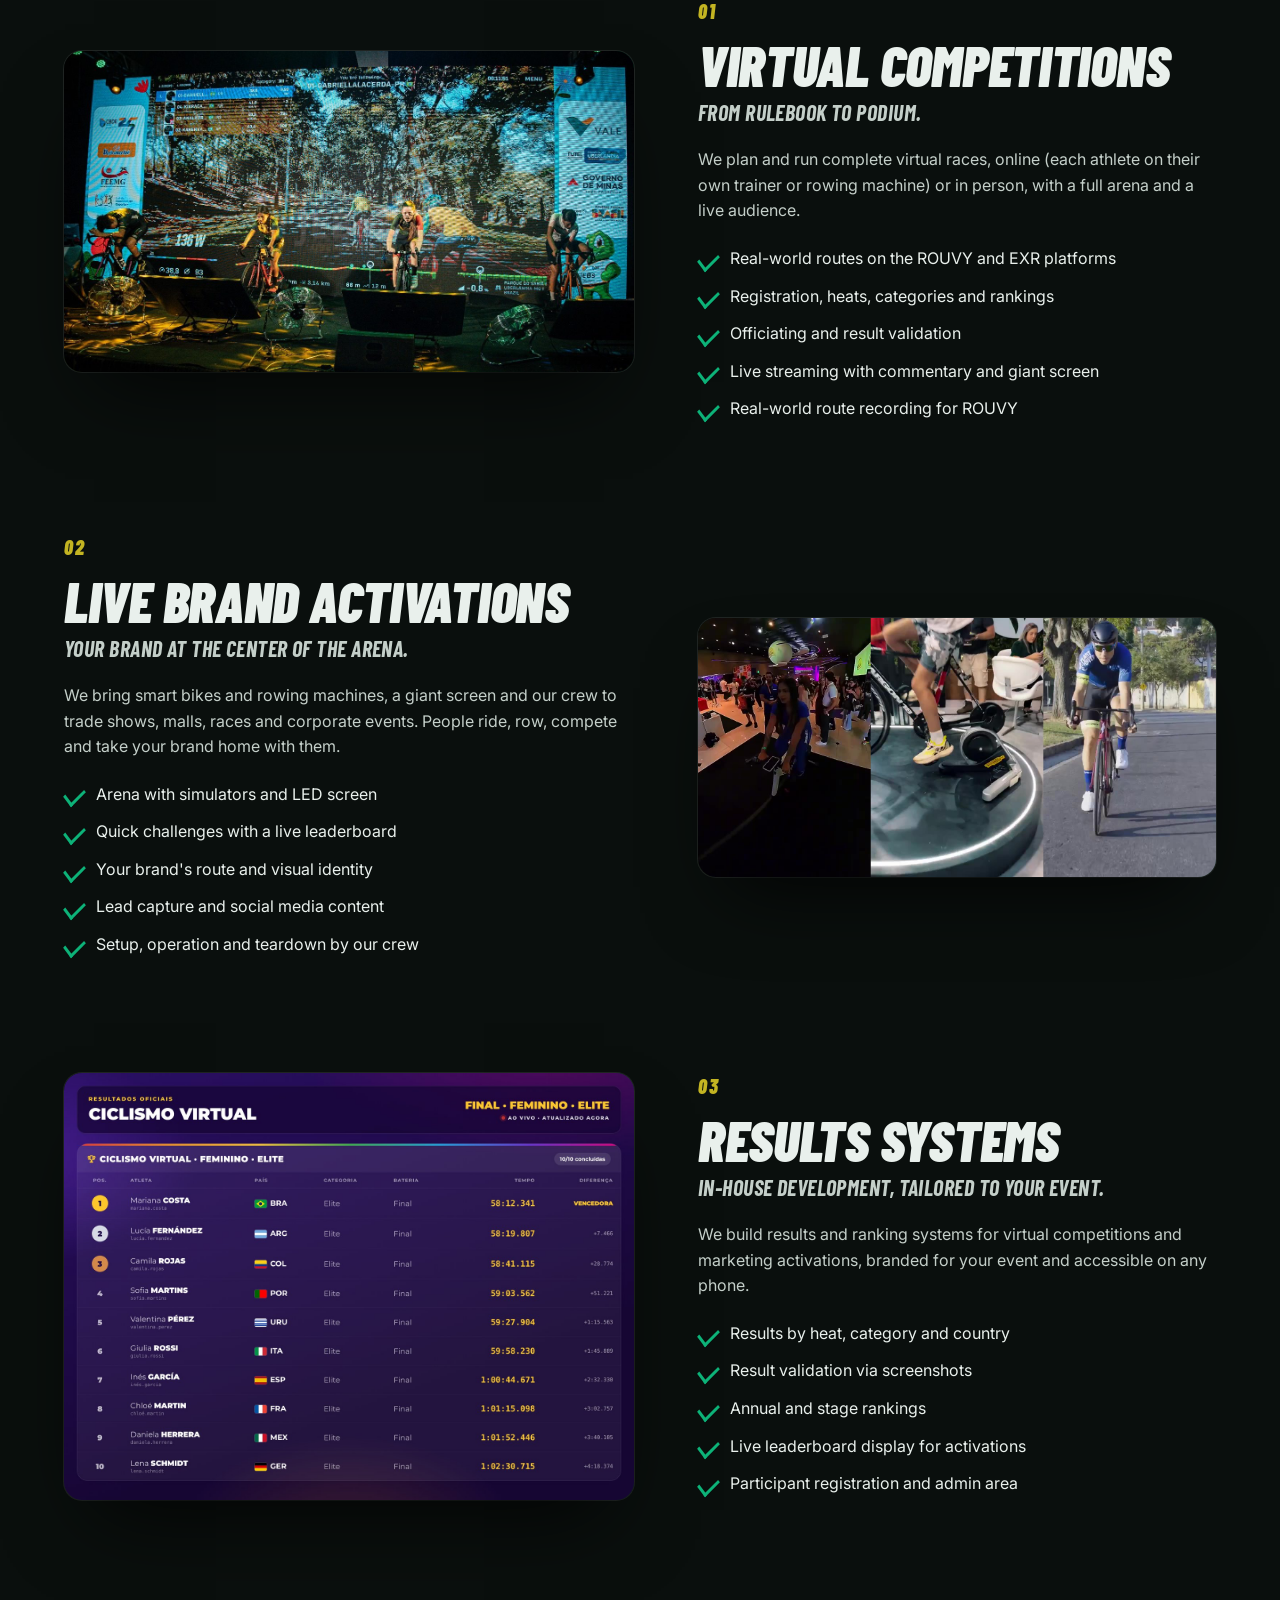
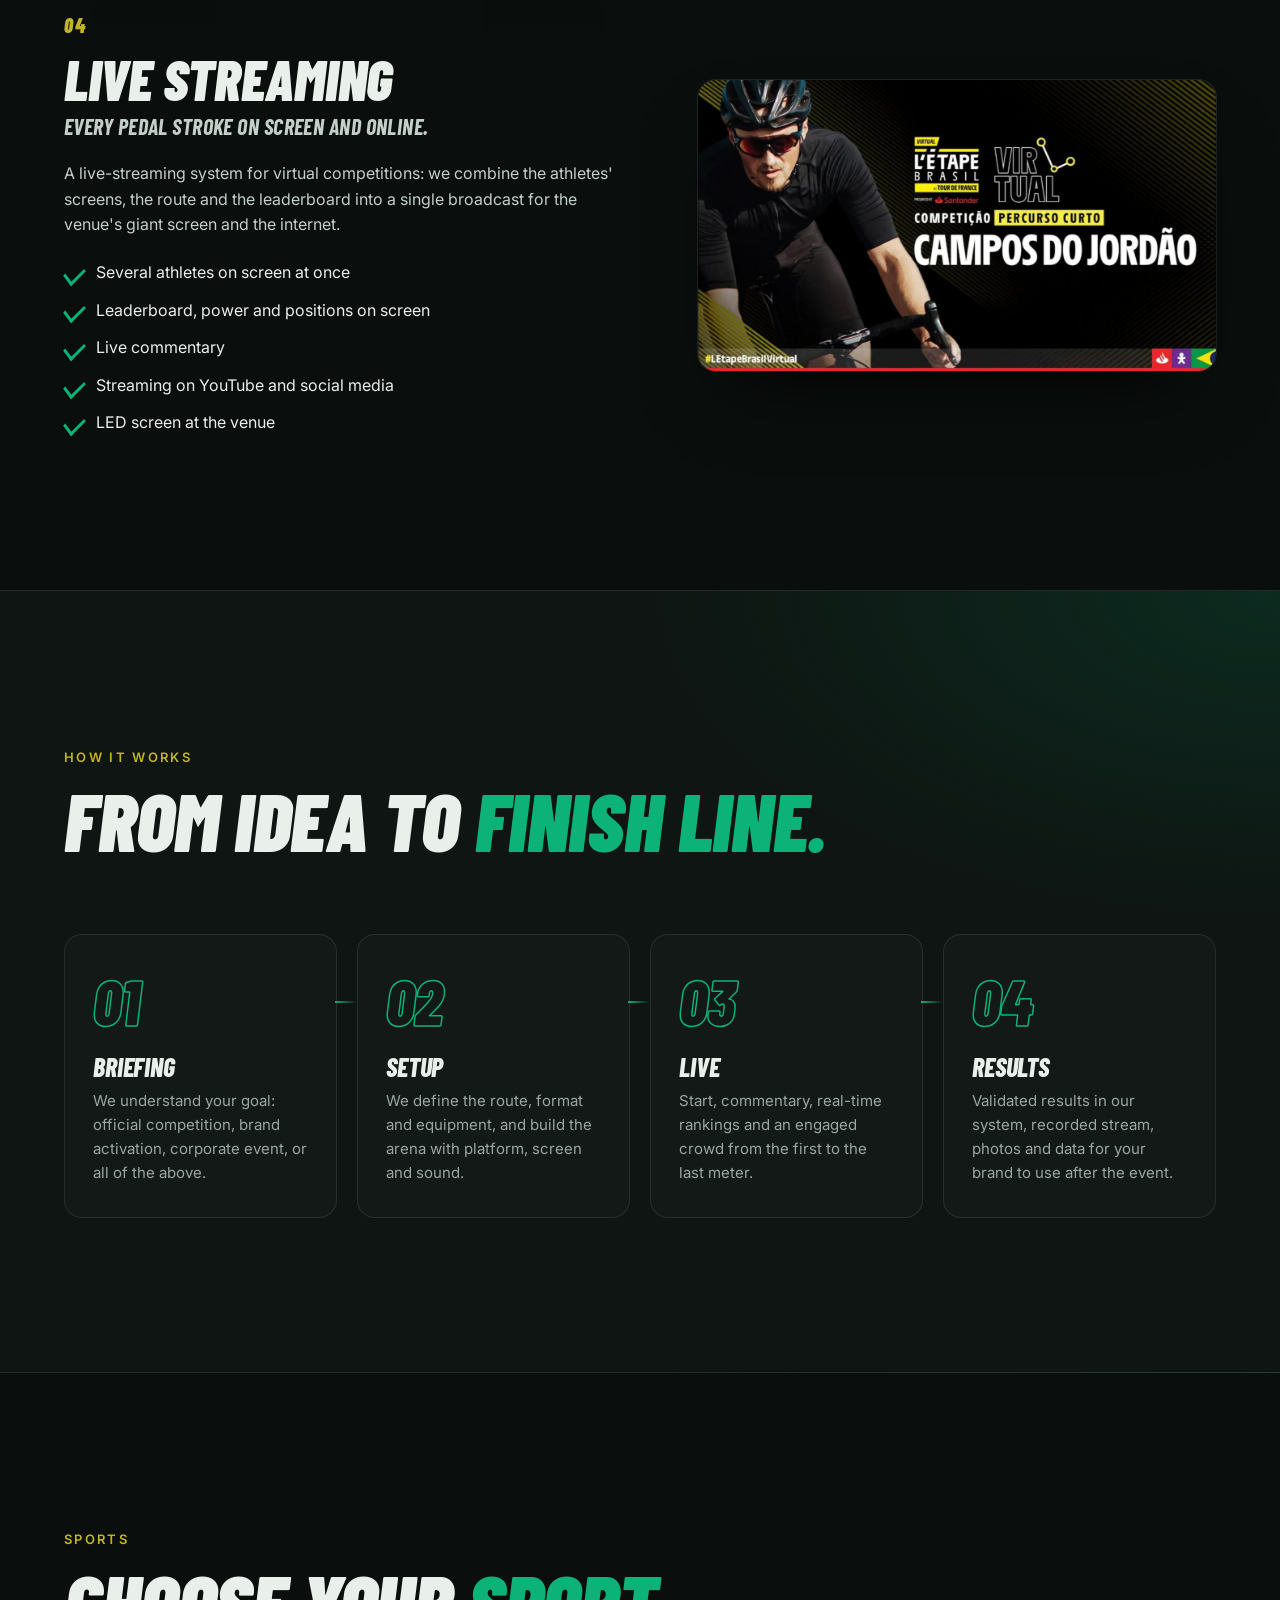
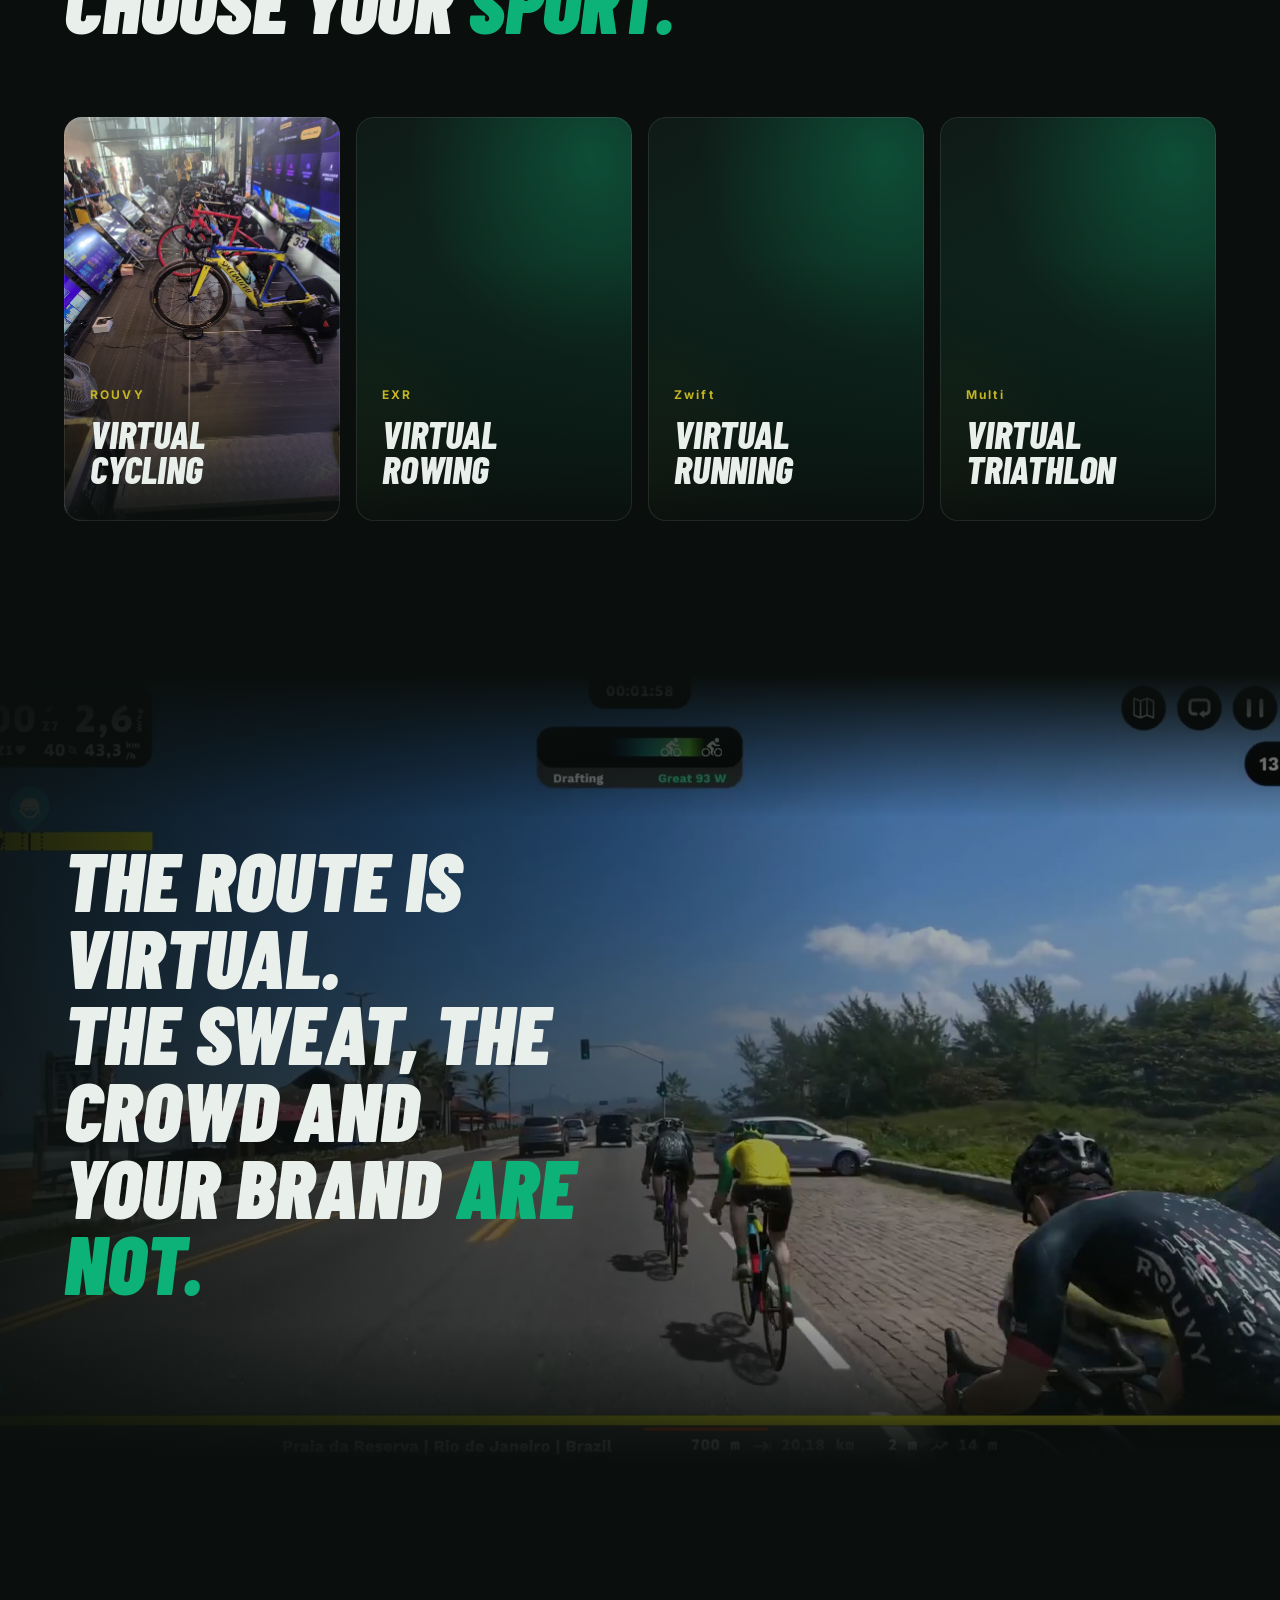
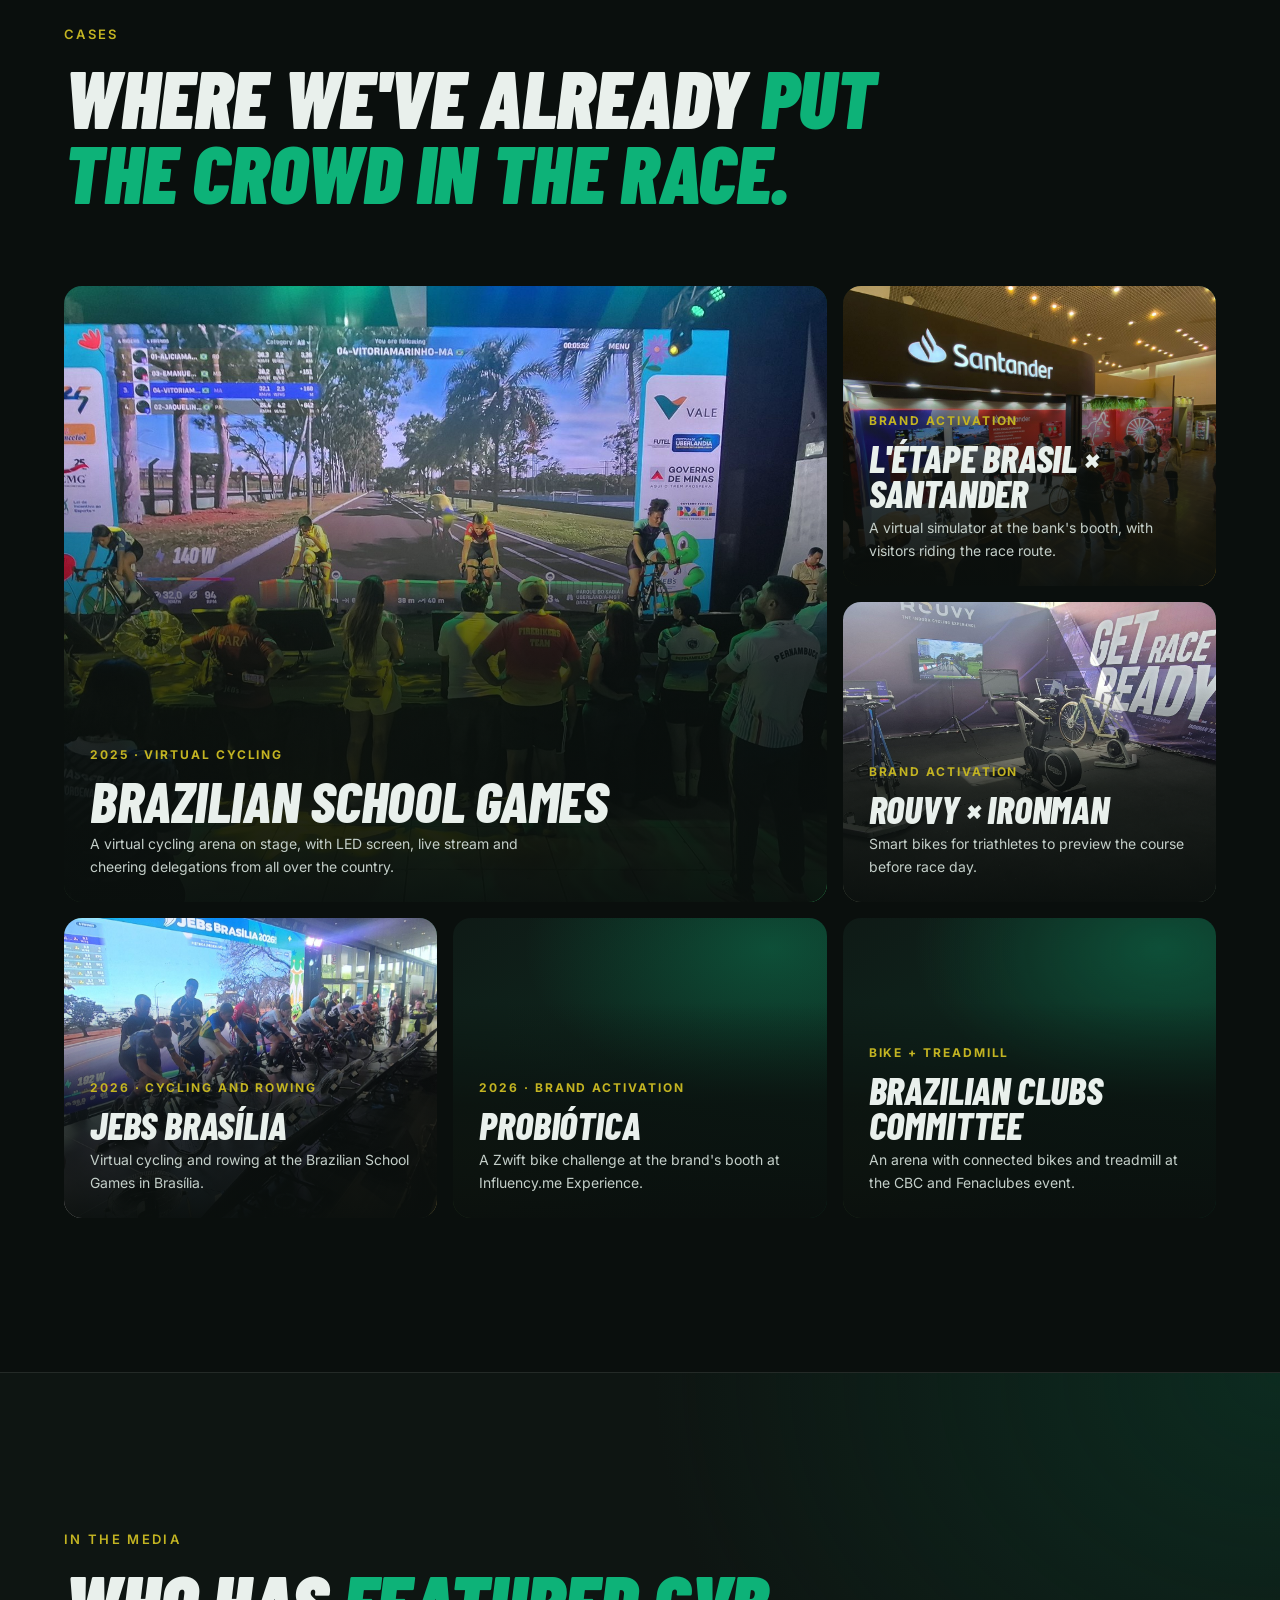
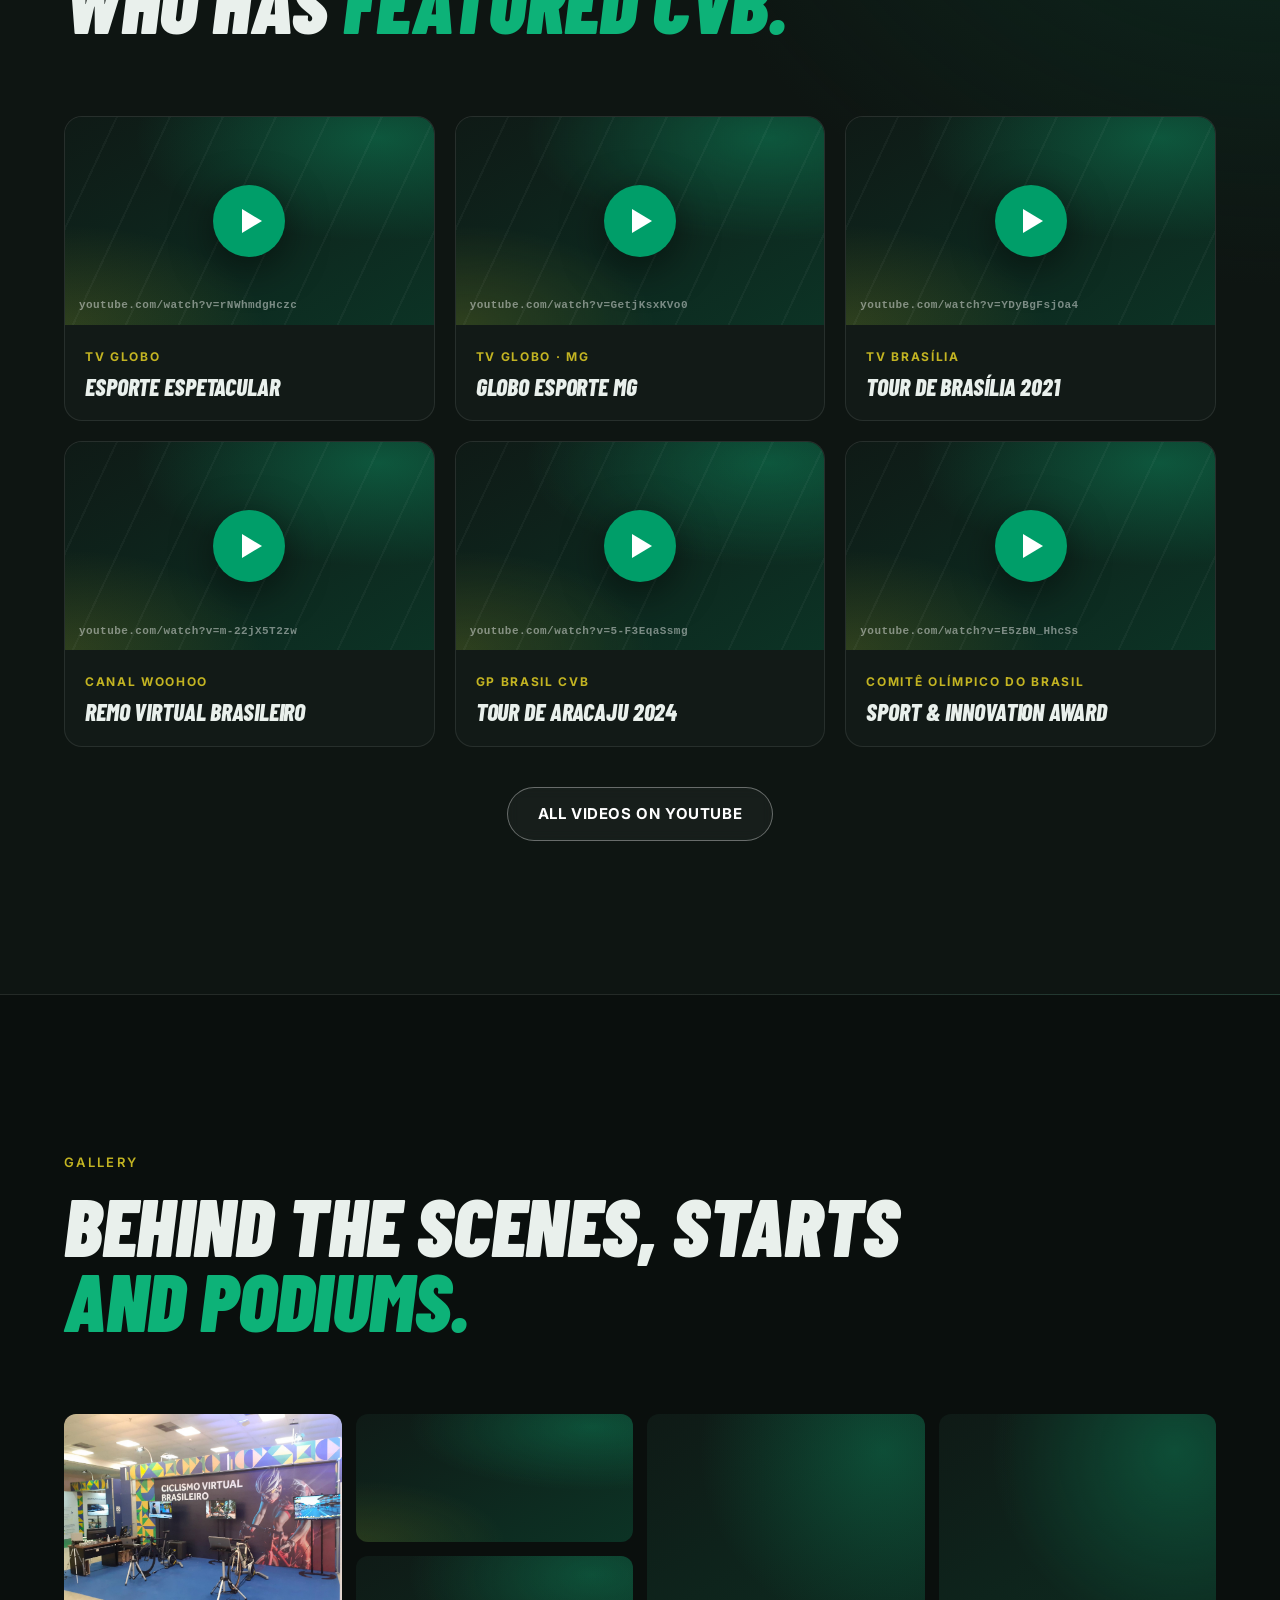
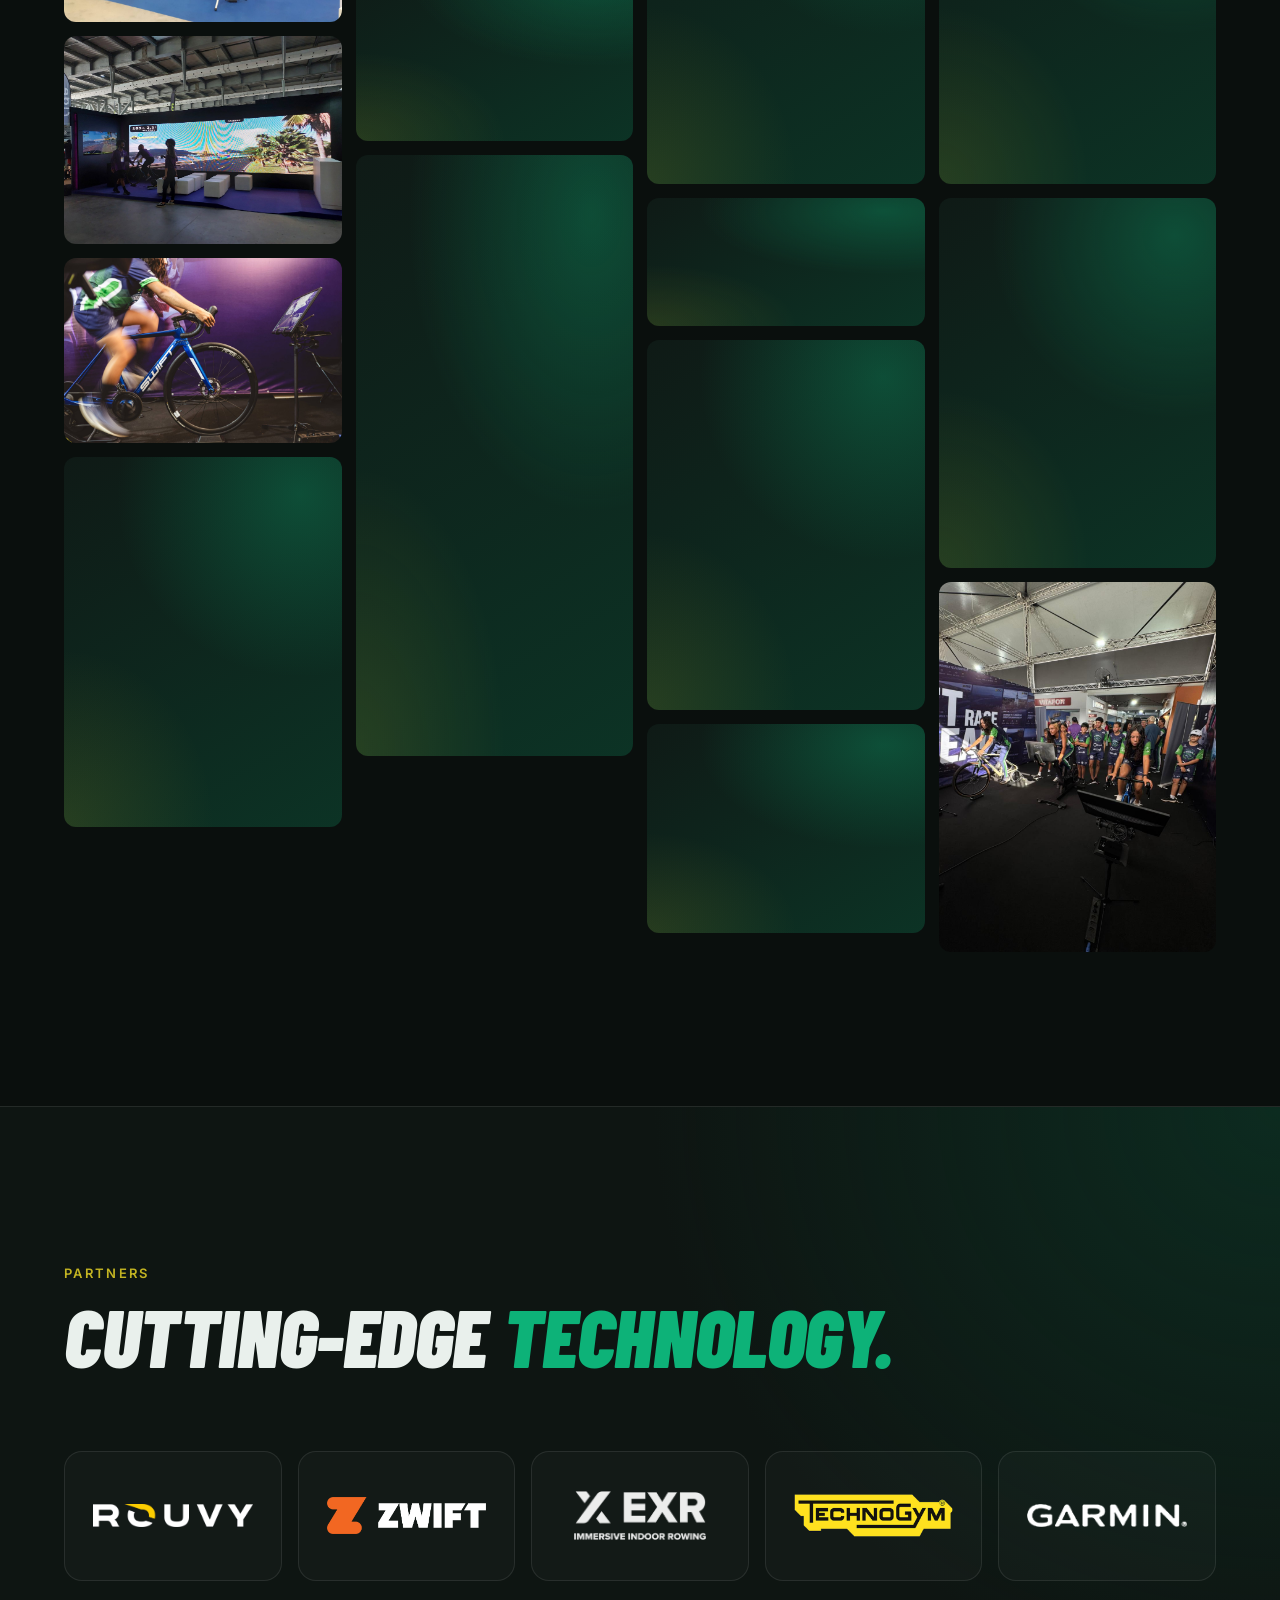
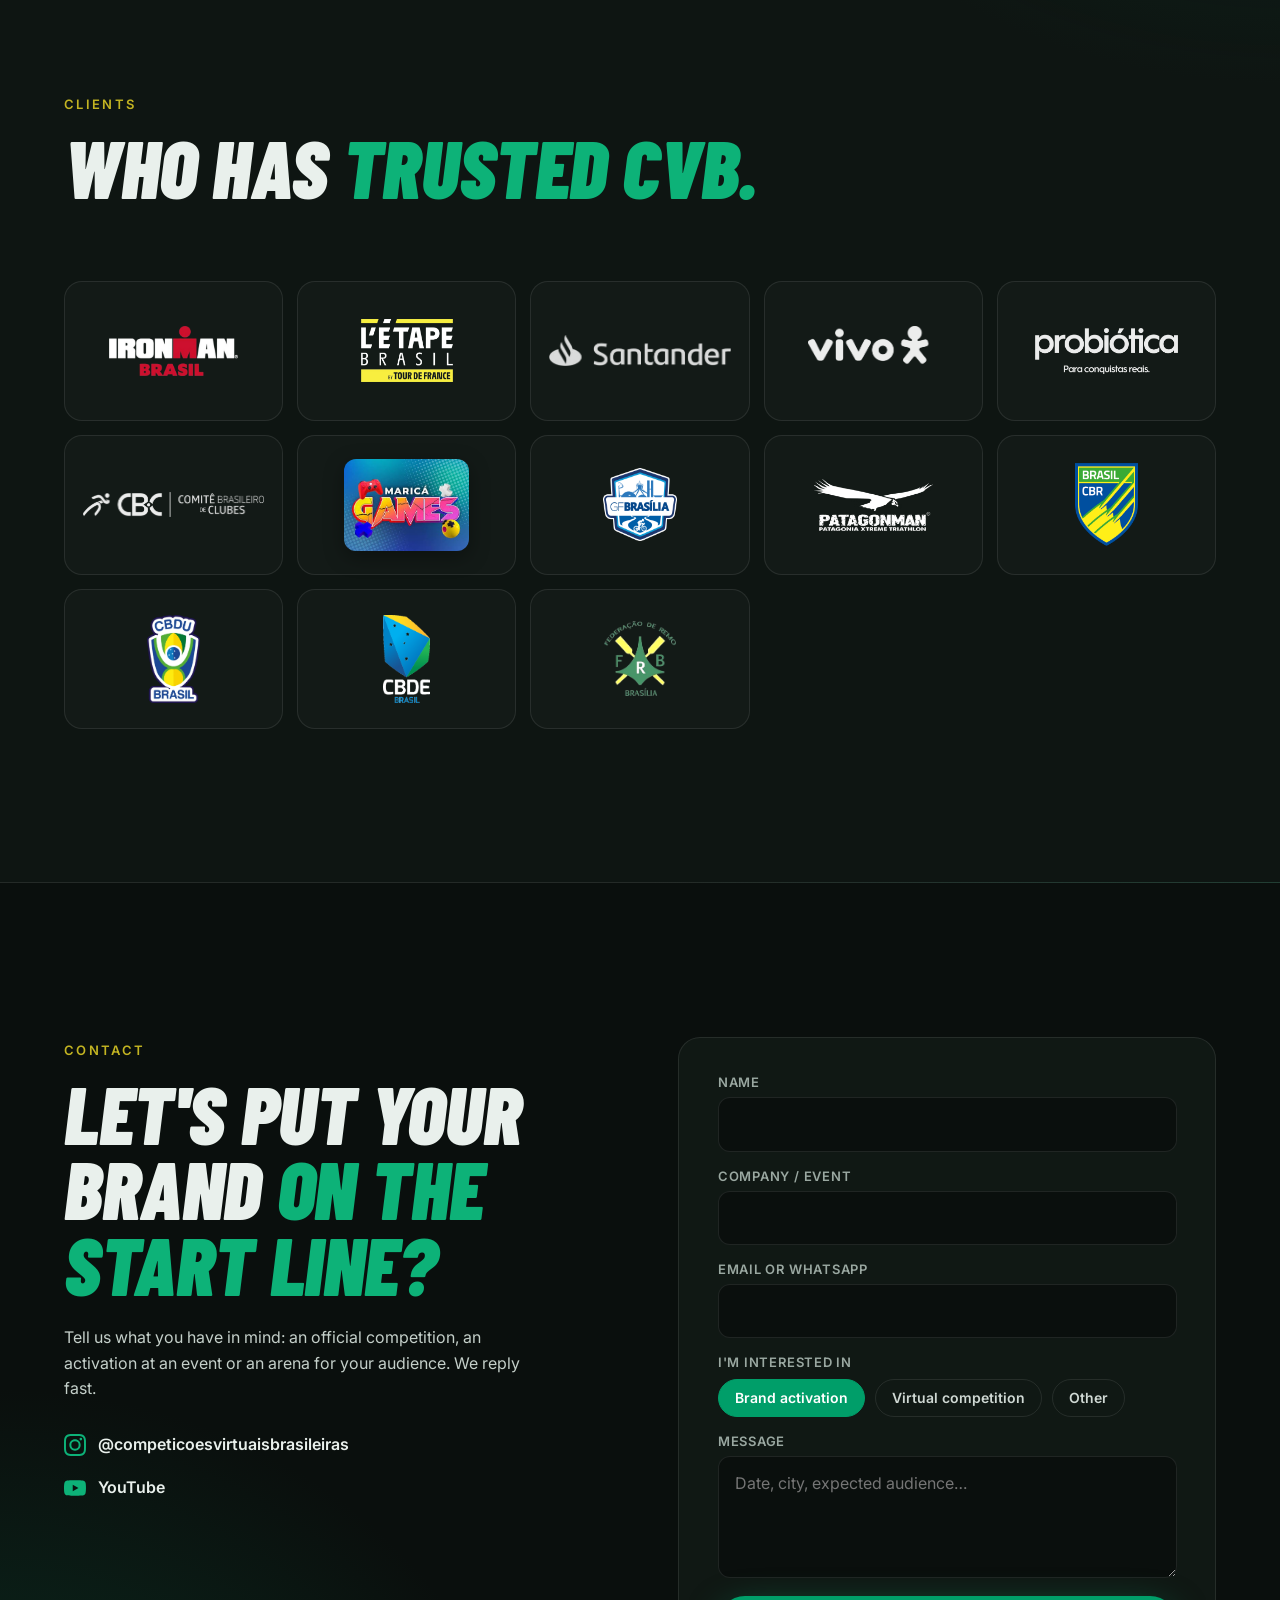
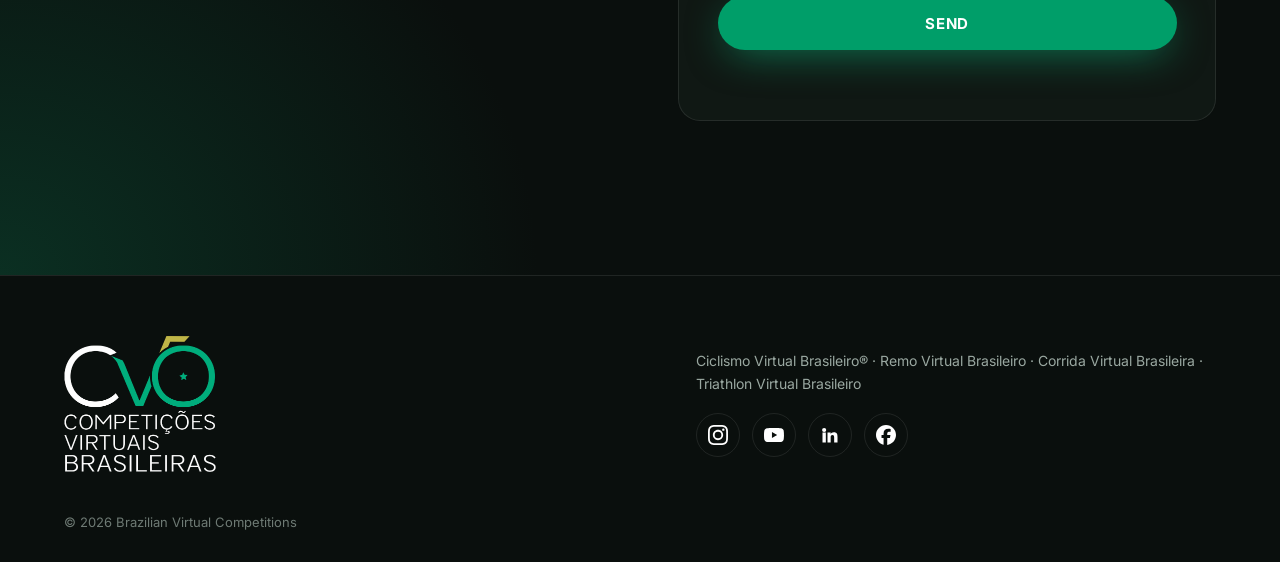
==== commit 70579b3b: "Site em inglês, espanhol e francês (/en, /es, /fr) com seletor de idioma Co-Authored-By: Claude Opus" ====
--- a/index.html
+++ b/index.html
@@ -7,7 +7,12 @@
 <meta name="description" content="Competições virtuais de ciclismo, remo, corrida e triathlon, ações de marketing presencial, sistemas de resultados e transmissão ao vivo.">
 <meta property="og:title" content="CVB · Competições Virtuais Brasileiras">
 <meta property="og:description" content="Competição virtual. Emoção real. Competições virtuais e ativações de marca com simuladores, telão e público ao vivo.">
-<meta property="og:image" content="assets/media/og-capa.jpg">
+<meta property="og:image" content="https://www.competicaovirtual.com.br/assets/media/og-capa.jpg">
+<link rel="alternate" hreflang="pt-BR" href="https://www.competicaovirtual.com.br/">
+<link rel="alternate" hreflang="en" href="https://www.competicaovirtual.com.br/en/">
+<link rel="alternate" hreflang="es" href="https://www.competicaovirtual.com.br/es/">
+<link rel="alternate" hreflang="fr" href="https://www.competicaovirtual.com.br/fr/">
+<link rel="alternate" hreflang="x-default" href="https://www.competicaovirtual.com.br/">
 <meta name="theme-color" content="#0A0F0D">
 <link rel="icon" type="image/png" href="assets/img/cvb-mark.png">
 <link rel="preconnect" href="https://fonts.googleapis.com">
@@ -30,6 +35,9 @@
     <a href="#cases">Cases</a>
     <a href="#midia">Na mídia</a>
     <a href="#parceiros">Parceiros</a>
+    <div class="lang" aria-label="Idioma">
+      <a href="./" data-lang="pt" hreflang="pt-BR">PT</a><a href="en/" data-lang="en" hreflang="en">EN</a><a href="es/" data-lang="es" hreflang="es">ES</a><a href="fr/" data-lang="fr" hreflang="fr">FR</a>
+    </div>
     <a href="#contato" class="btn btn--sm btn--green">Fale com a gente</a>
   </nav>
   <button class="hdr__burger" id="burger" aria-label="Abrir menu" aria-expanded="false" aria-controls="nav"><span></span><span></span></button>
--- a/assets/css/style.css
+++ b/assets/css/style.css
@@ -303,3 +303,14 @@
 @media (max-width:1100px){.logos--clients{grid-template-columns:repeat(3,minmax(0,1fr))}}
 @media (max-width:760px){.logos--clients{grid-template-columns:repeat(2,minmax(0,1fr));gap:10px}.logos--clients .logo-card{height:100px;padding:14px}}
 .logo-card img.tile{border-radius:12px;object-fit:cover;box-shadow:0 6px 20px rgba(0,0,0,.35)}
+
+/* seletor de idioma */
+.lang{display:flex;gap:2px;padding:3px;border:1px solid var(--line);border-radius:999px;background:rgba(255,255,255,.03)}
+.lang a{font:700 12px/1 var(--body);letter-spacing:.08em;padding:7px 9px;border-radius:999px;opacity:.7!important;color:#fff}
+.lang a:hover{opacity:1!important;color:var(--green2)}
+.lang a.is-active{background:var(--green);opacity:1!important;color:#fff!important}
+@media (max-width:1100px){.hdr__nav .lang{margin-top:18px;border:0;padding:0;gap:8px}.hdr__nav .lang a{padding:10px 14px;border:1px solid var(--line);width:auto!important;font-size:14px}}
+/* textos mais longos em outros idiomas */
+.hdr__nav a,.hdr__nav .btn{white-space:nowrap}
+@media (min-width:1101px) and (max-width:1440px){.hdr__nav{gap:20px;font-size:13px}.hdr__name{display:none}}
+:lang(en) .hero__title,:lang(es) .hero__title,:lang(fr) .hero__title{font-size:clamp(40px,9.2vw,150px);max-width:none}
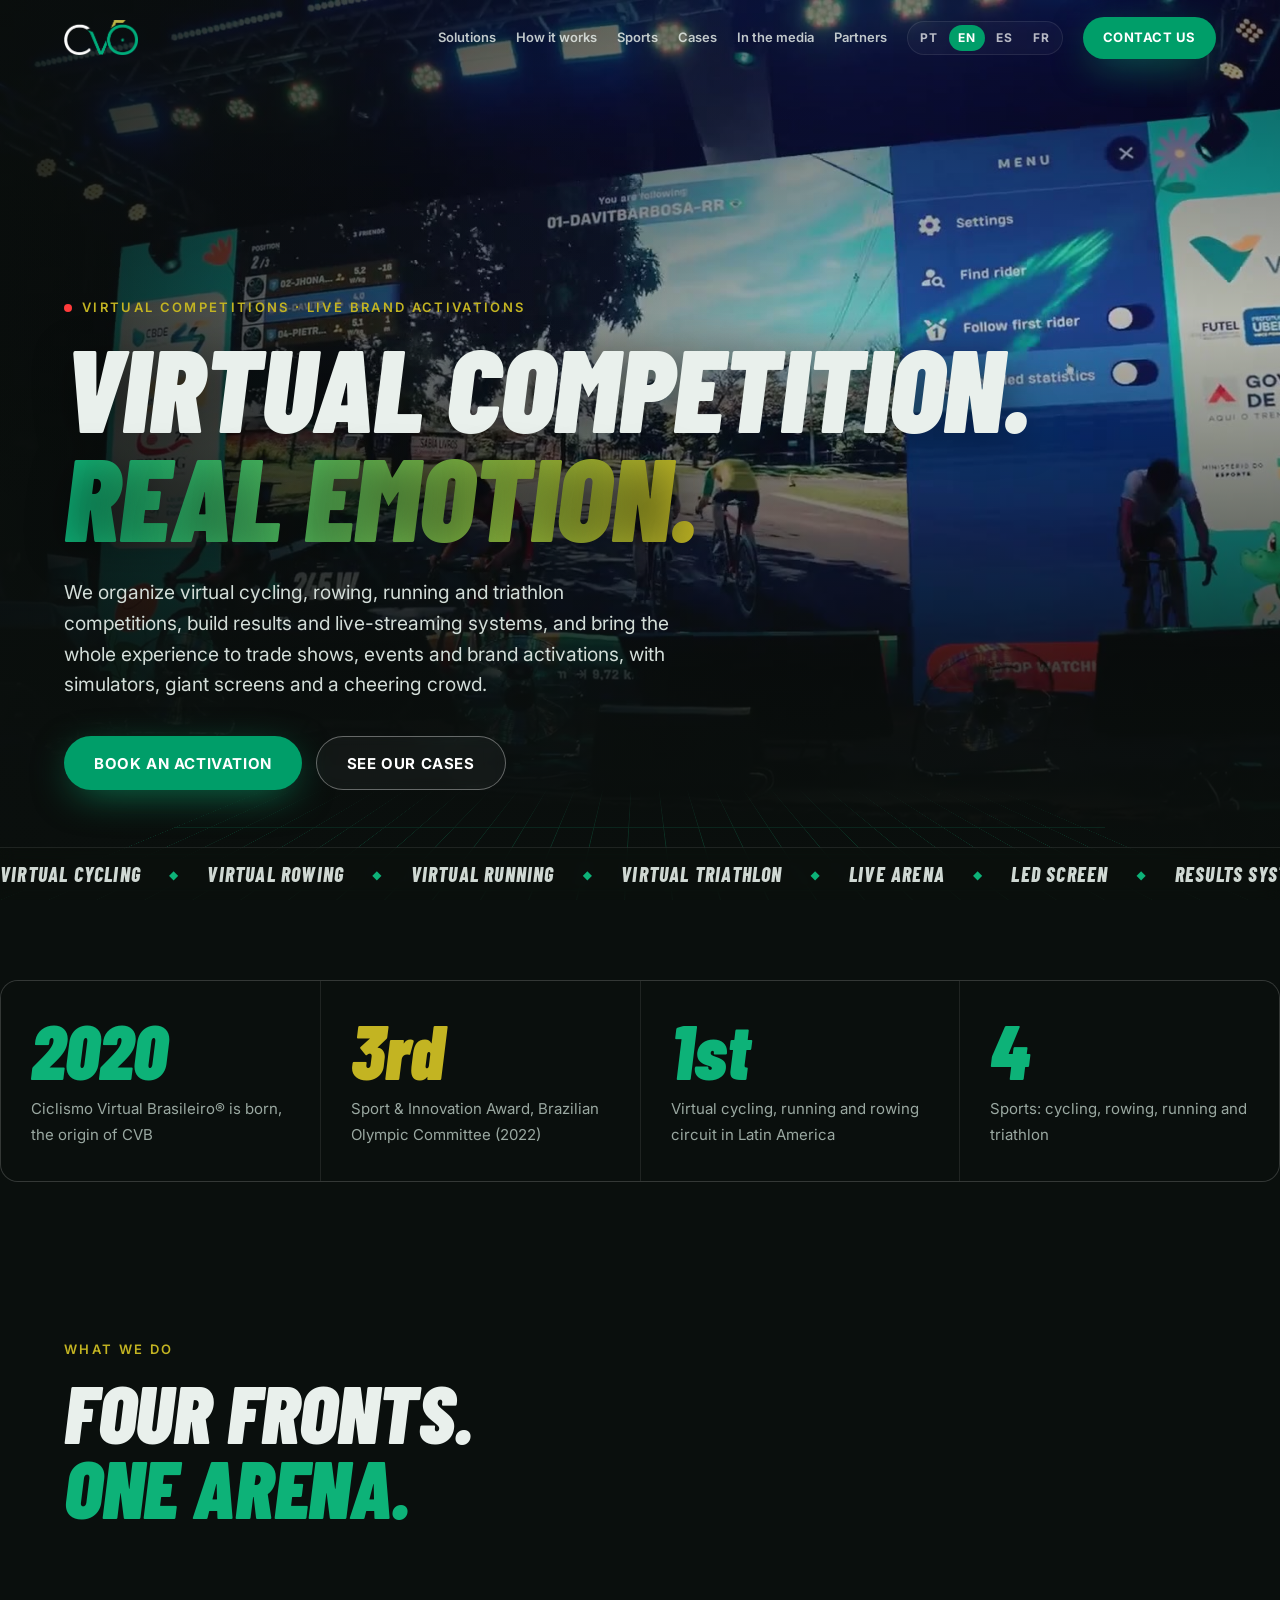
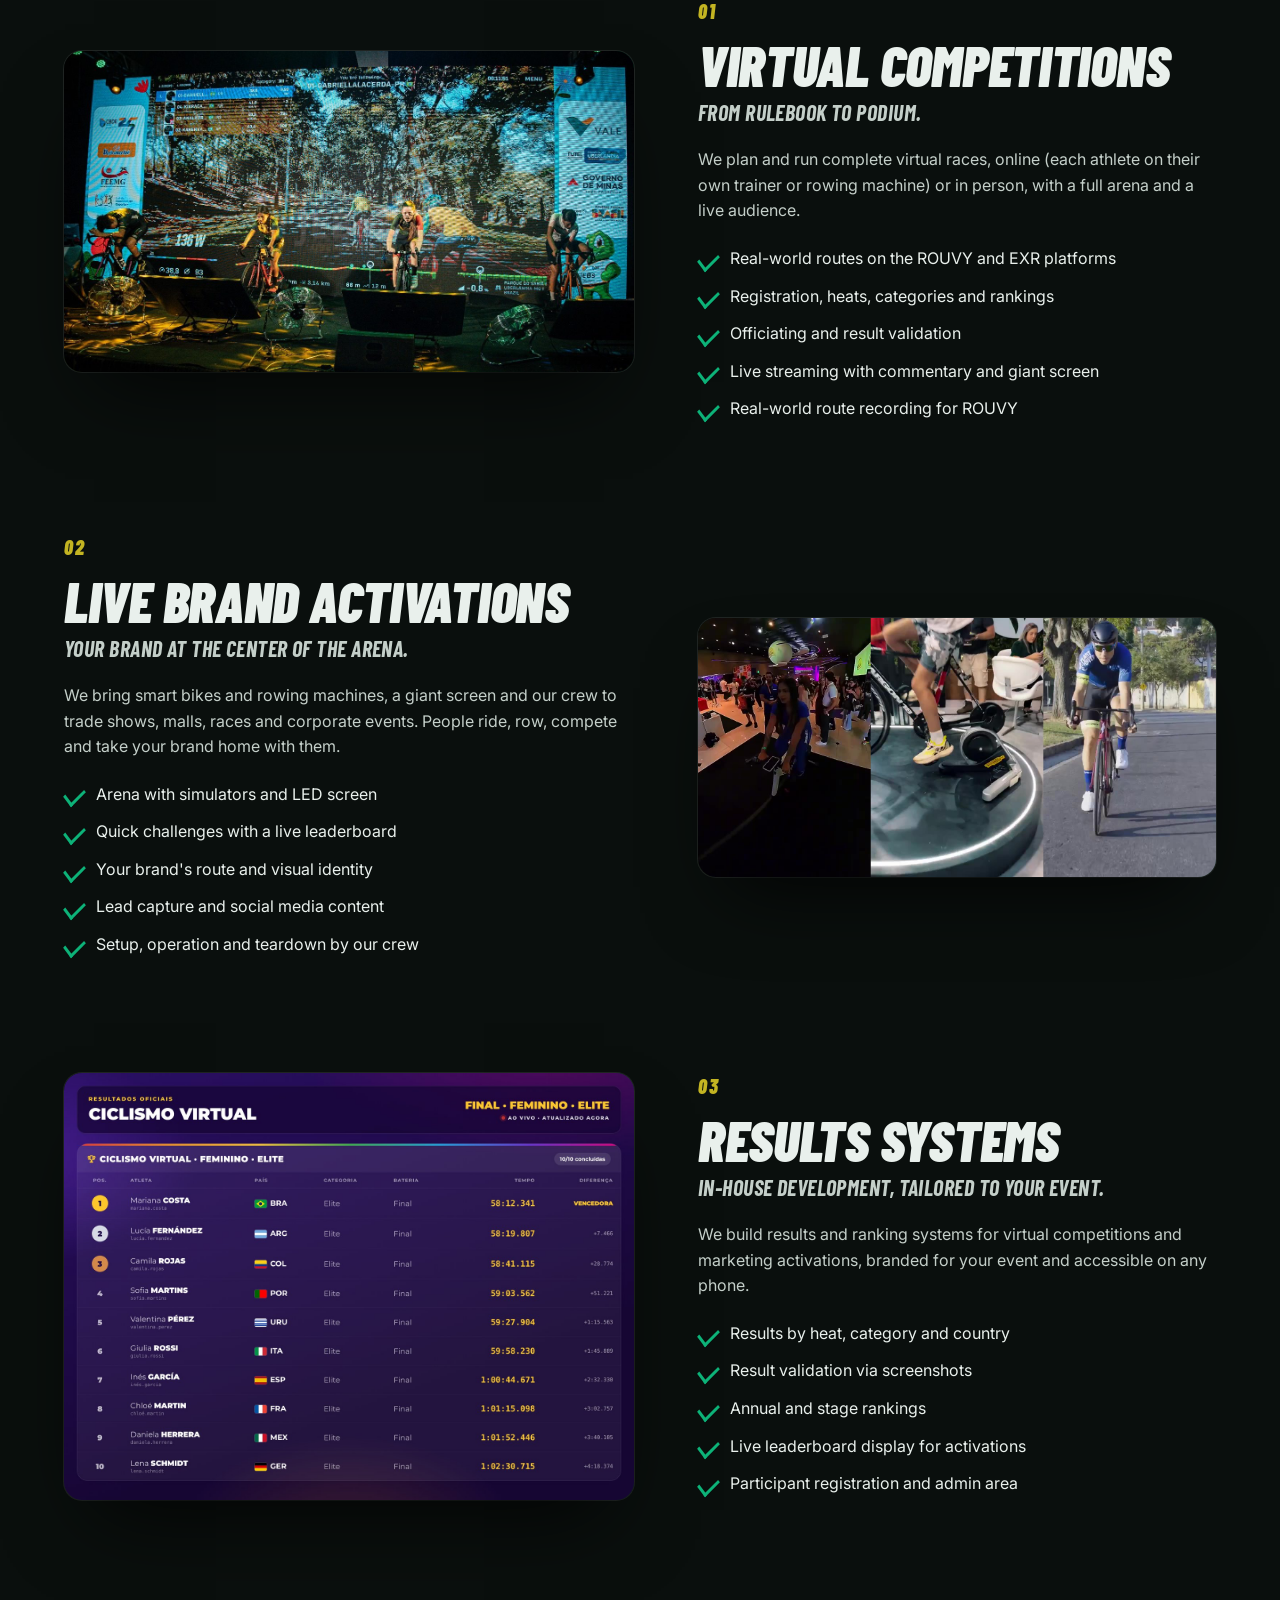
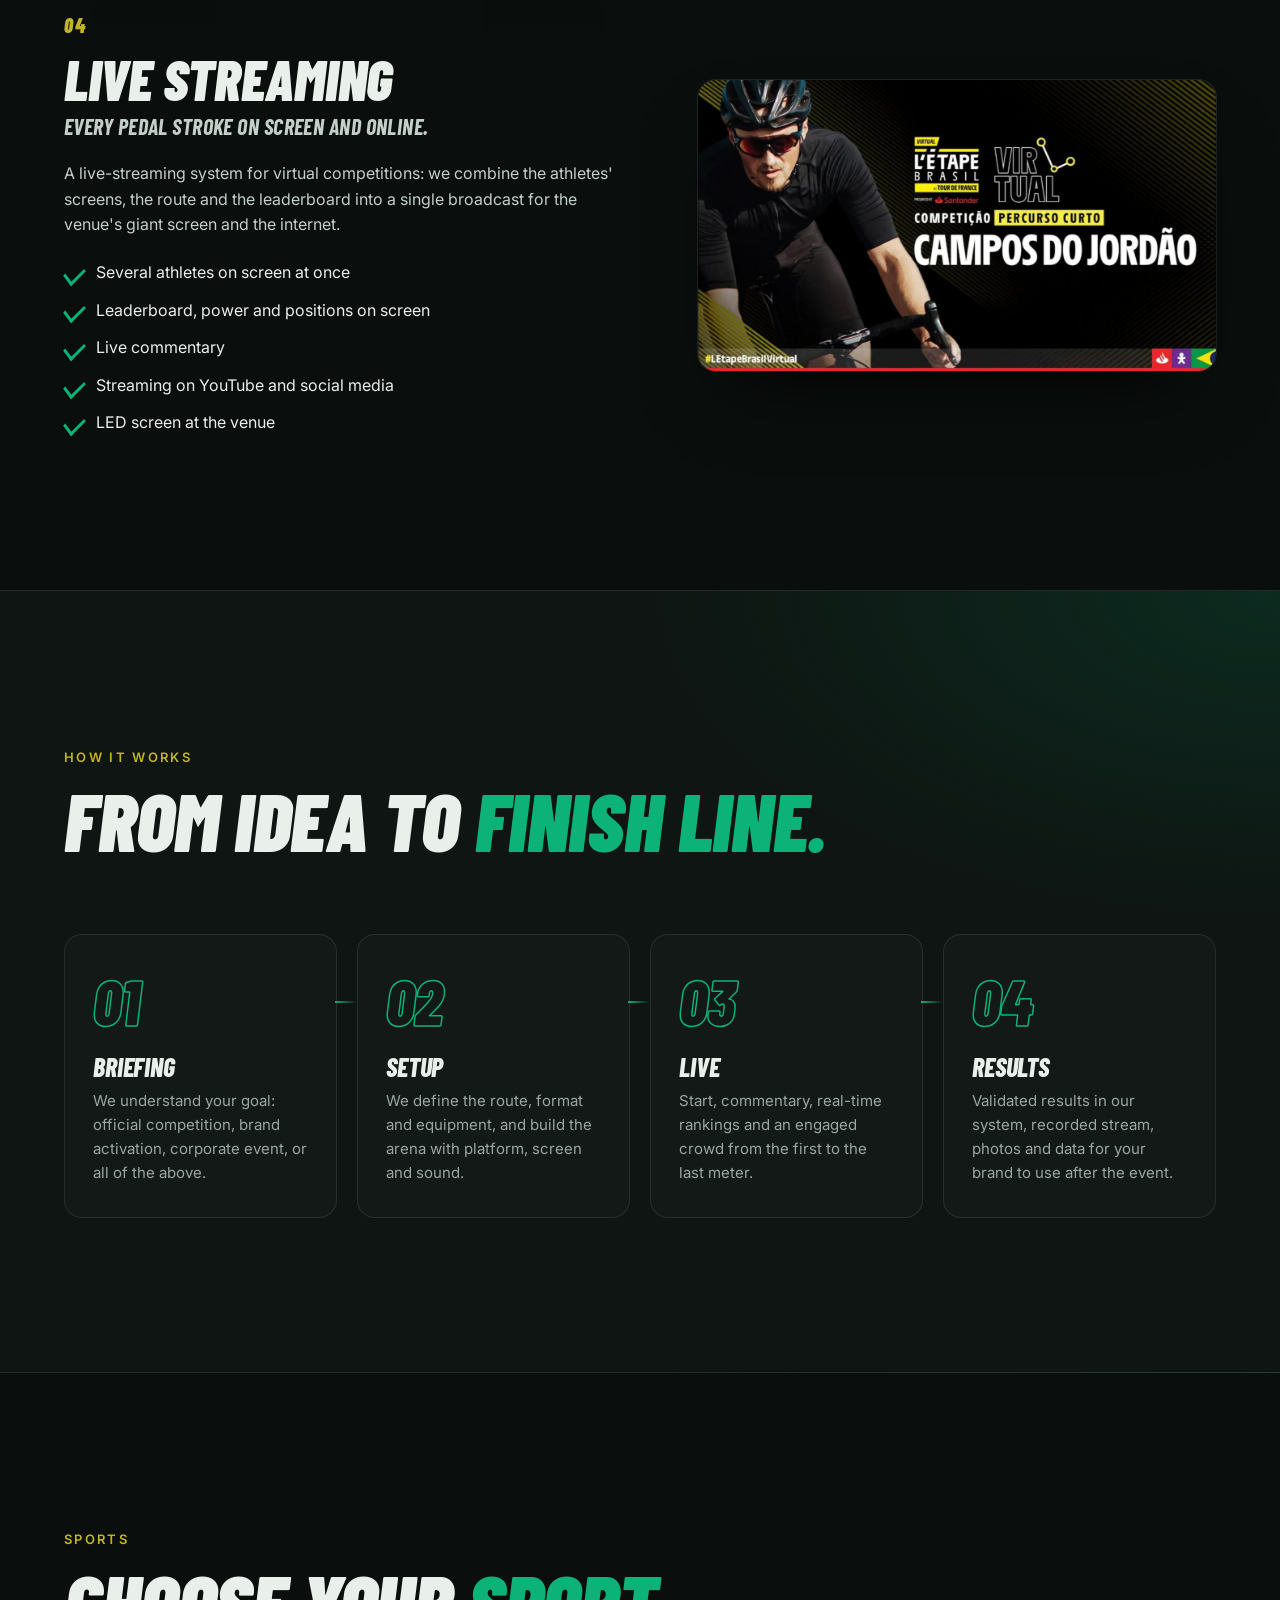
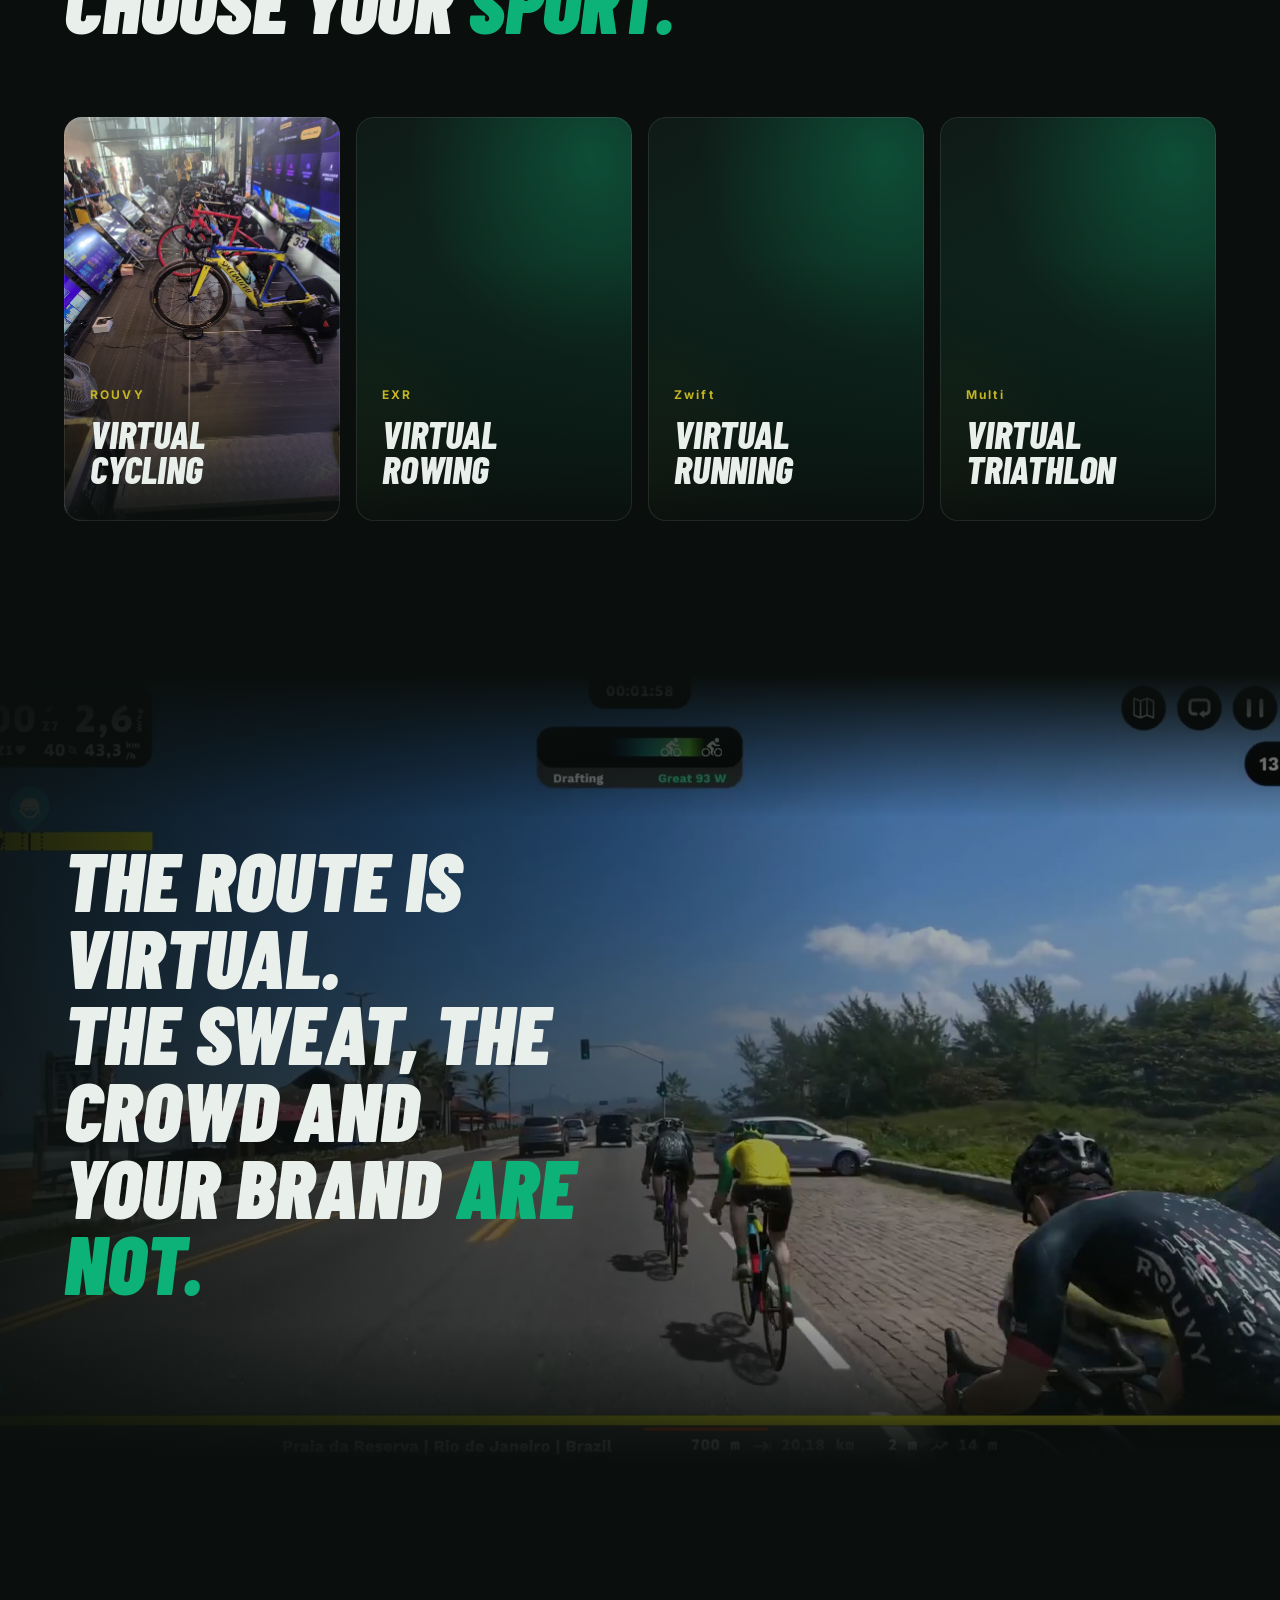
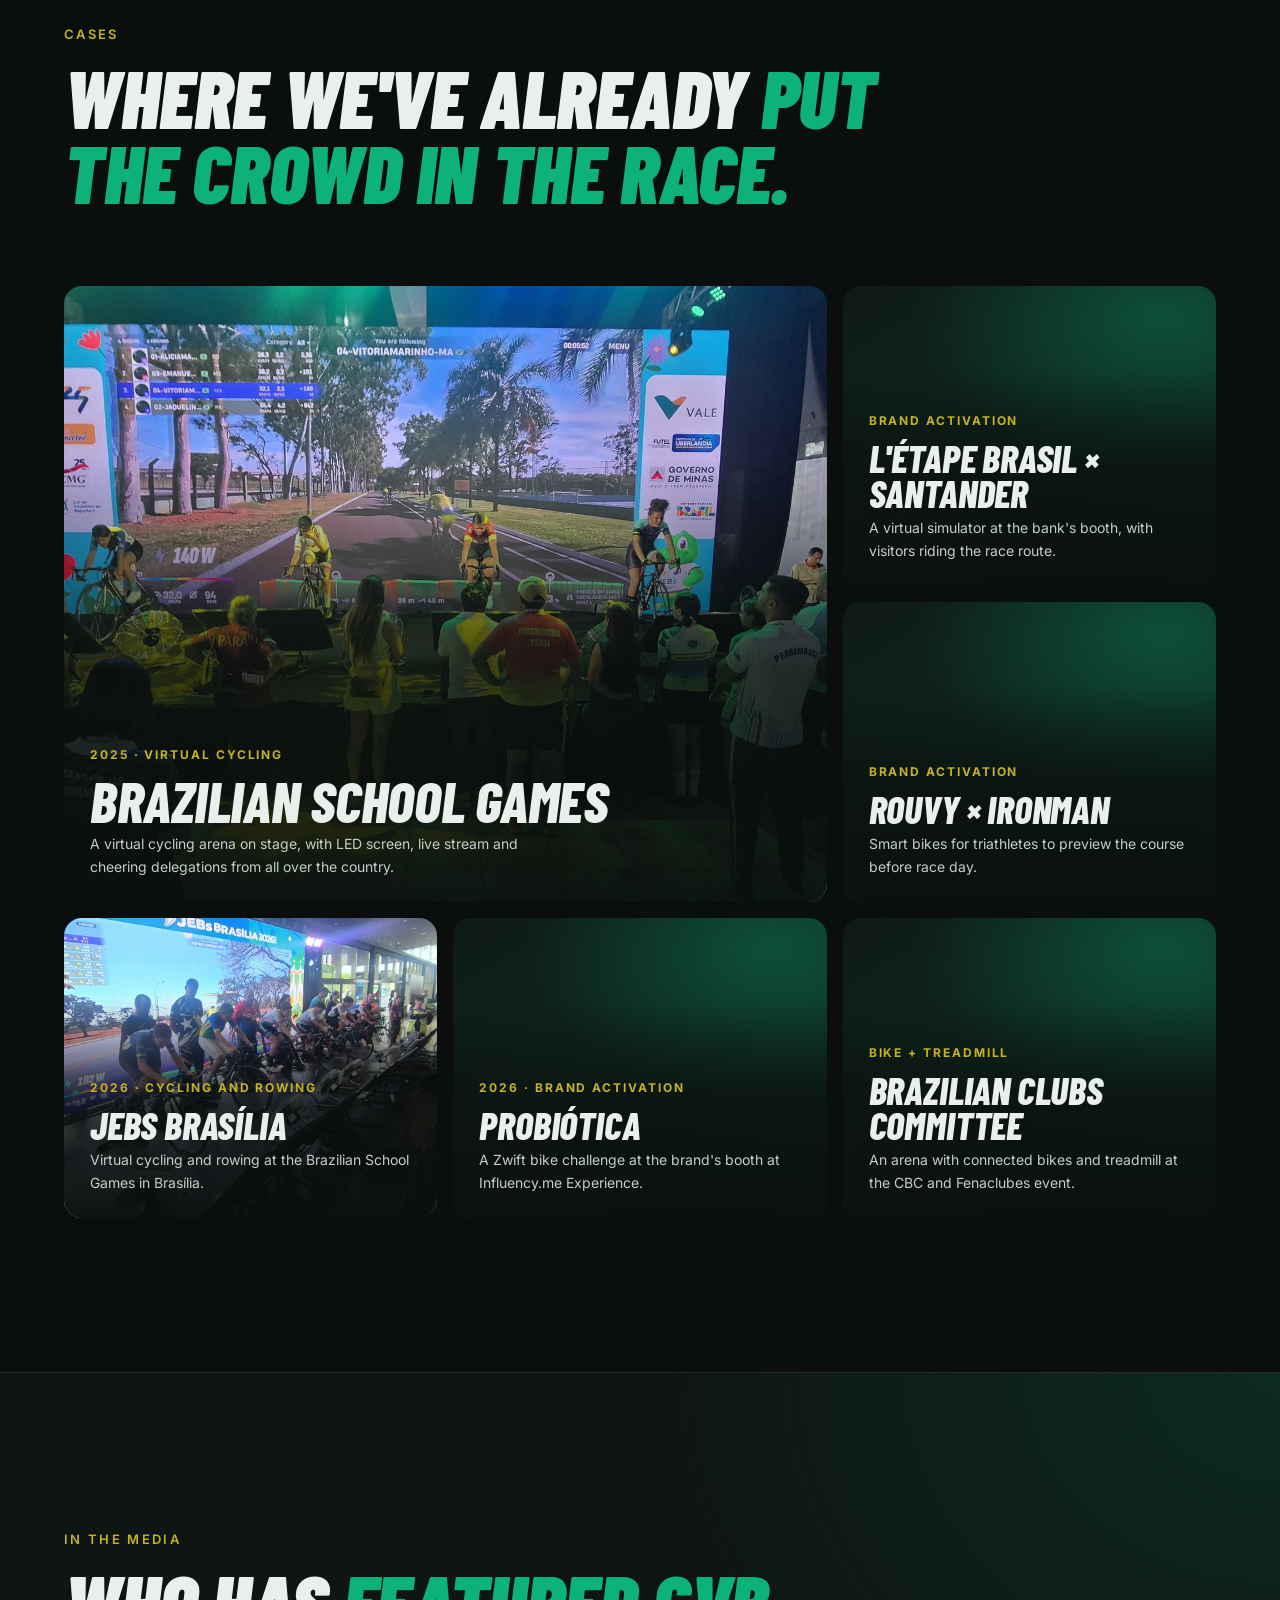
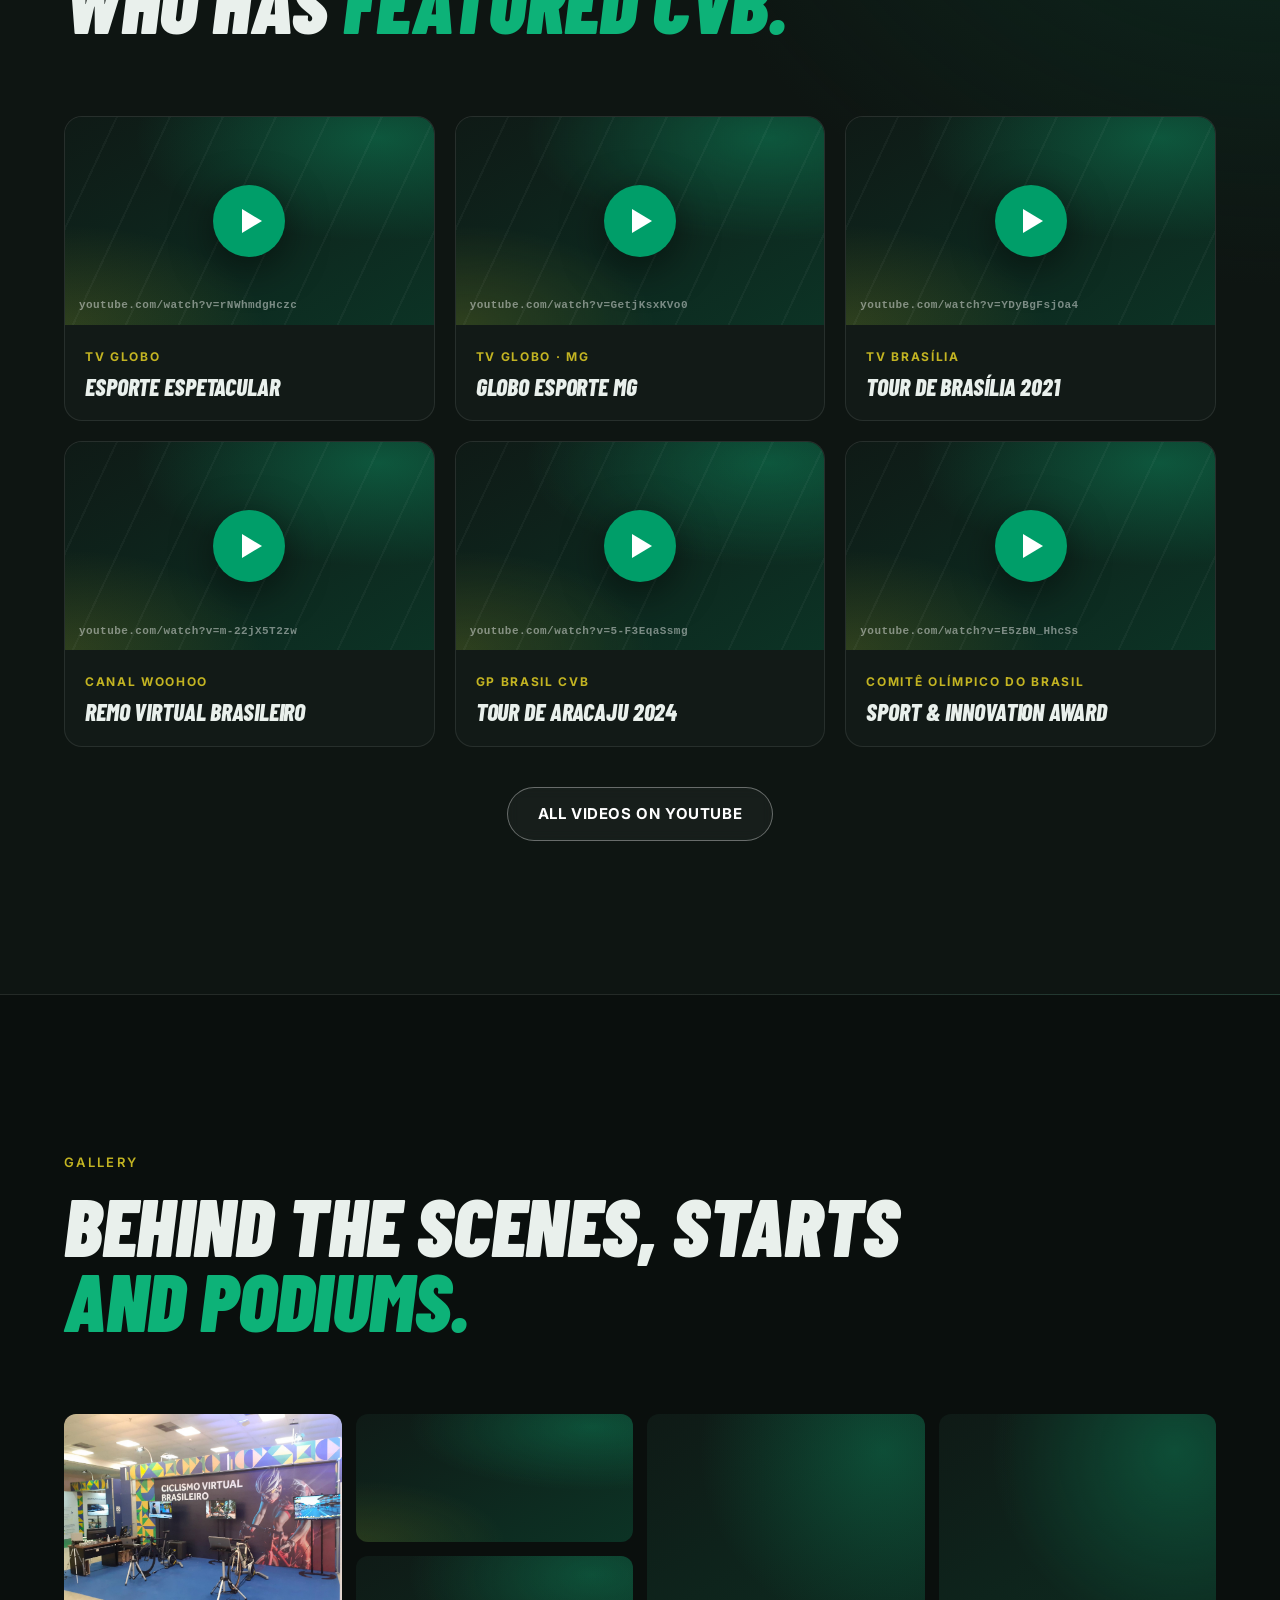
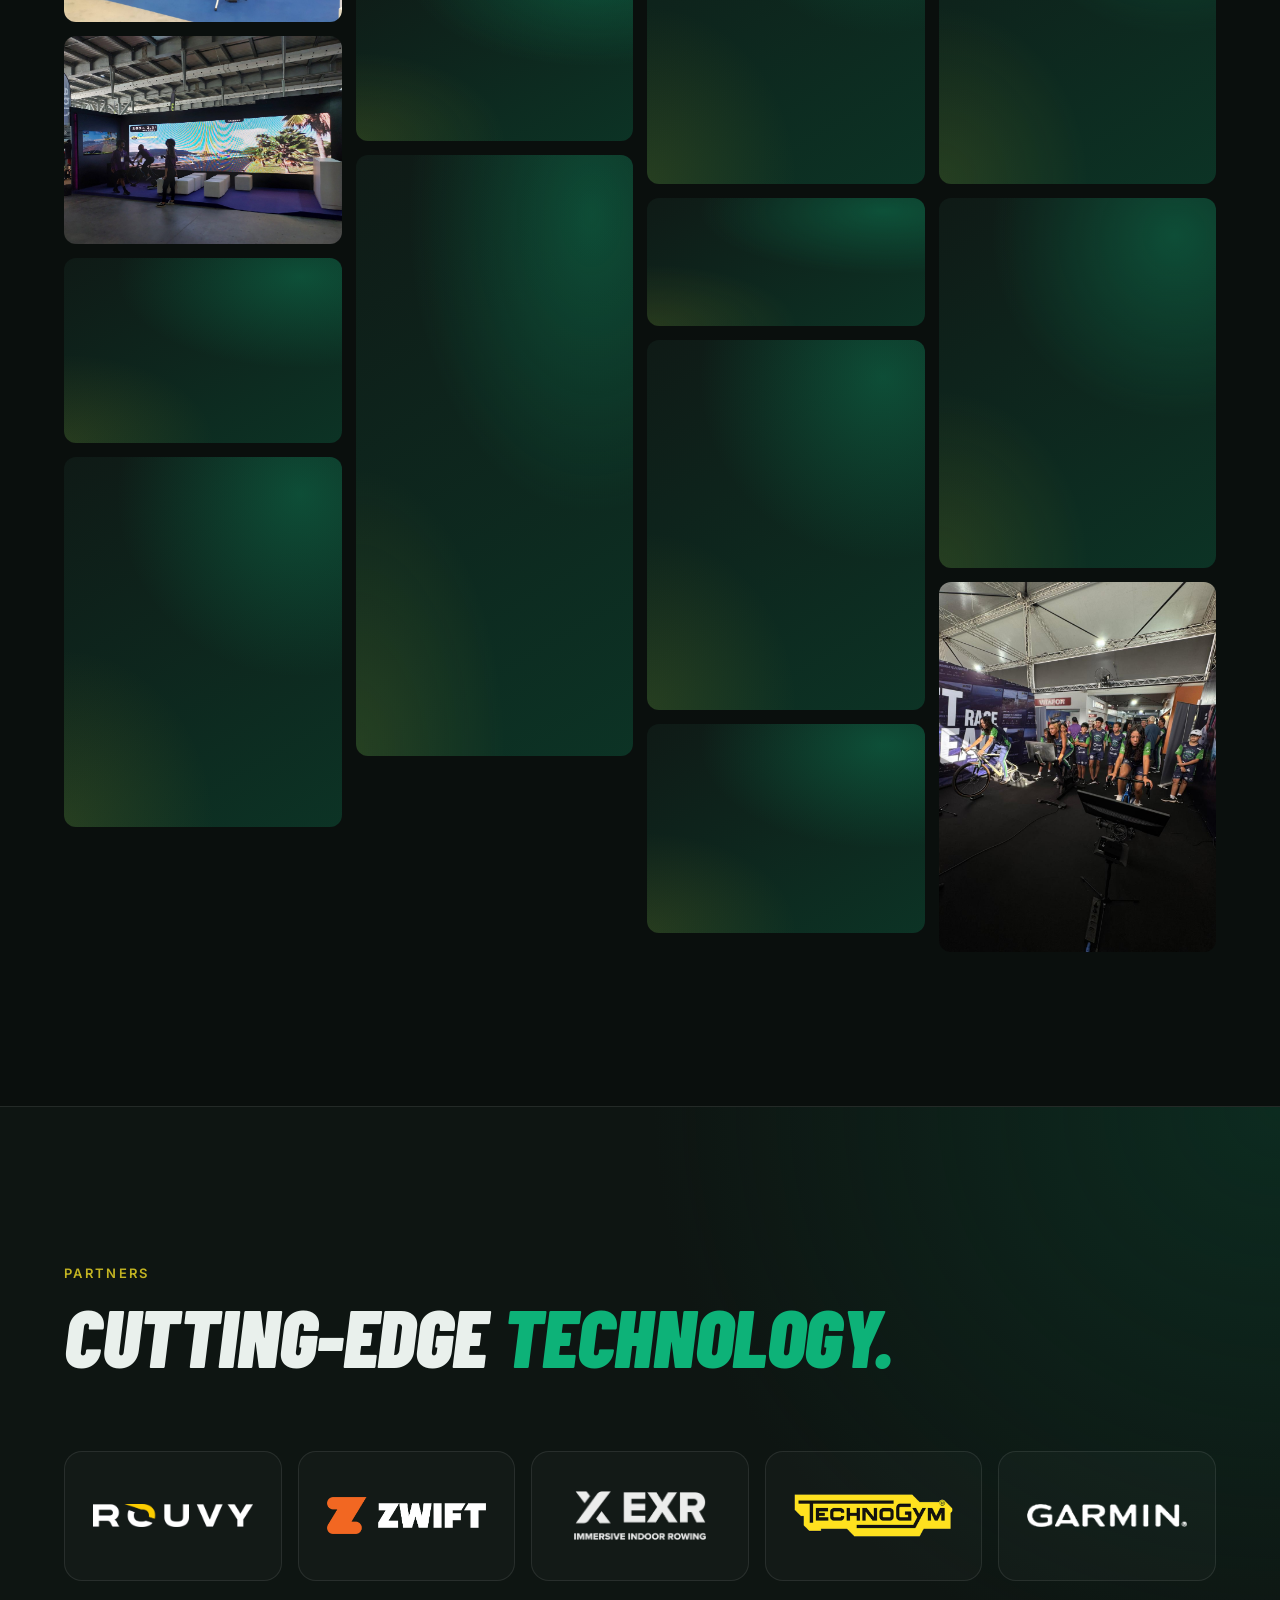
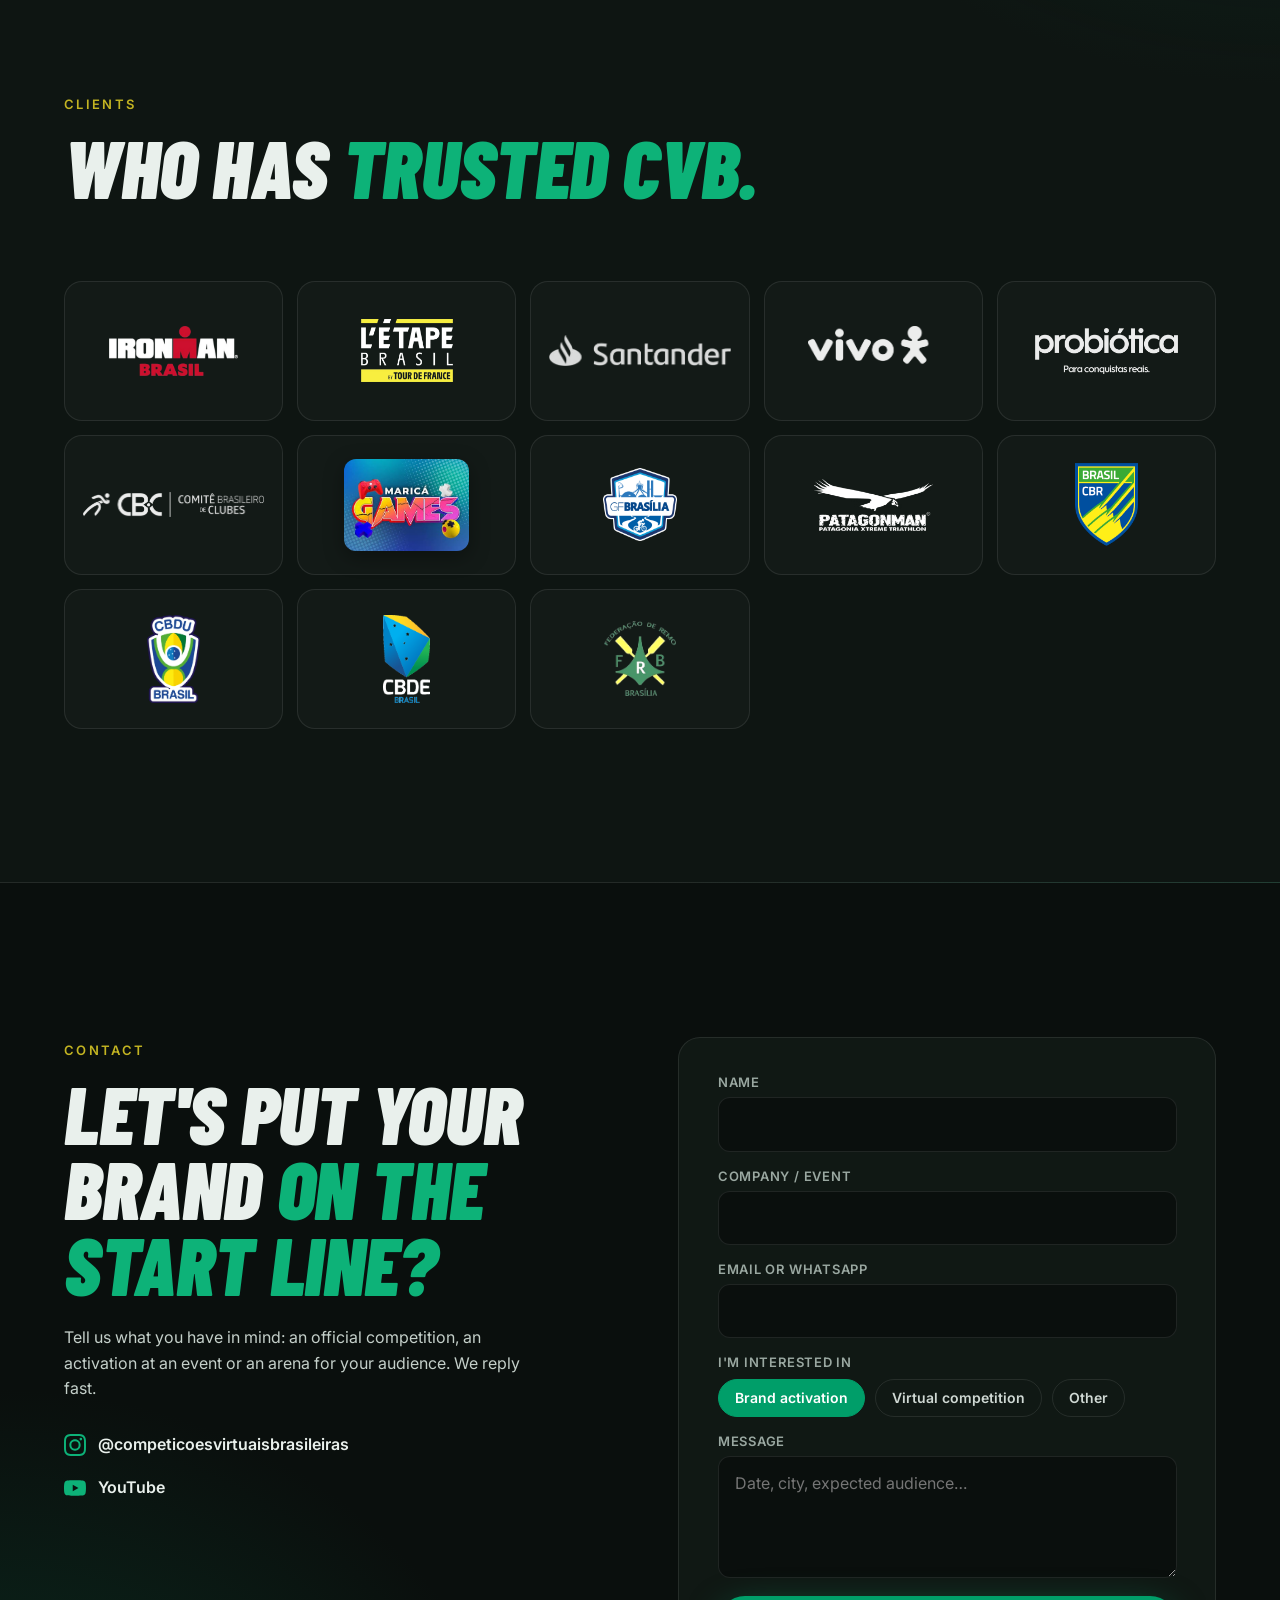
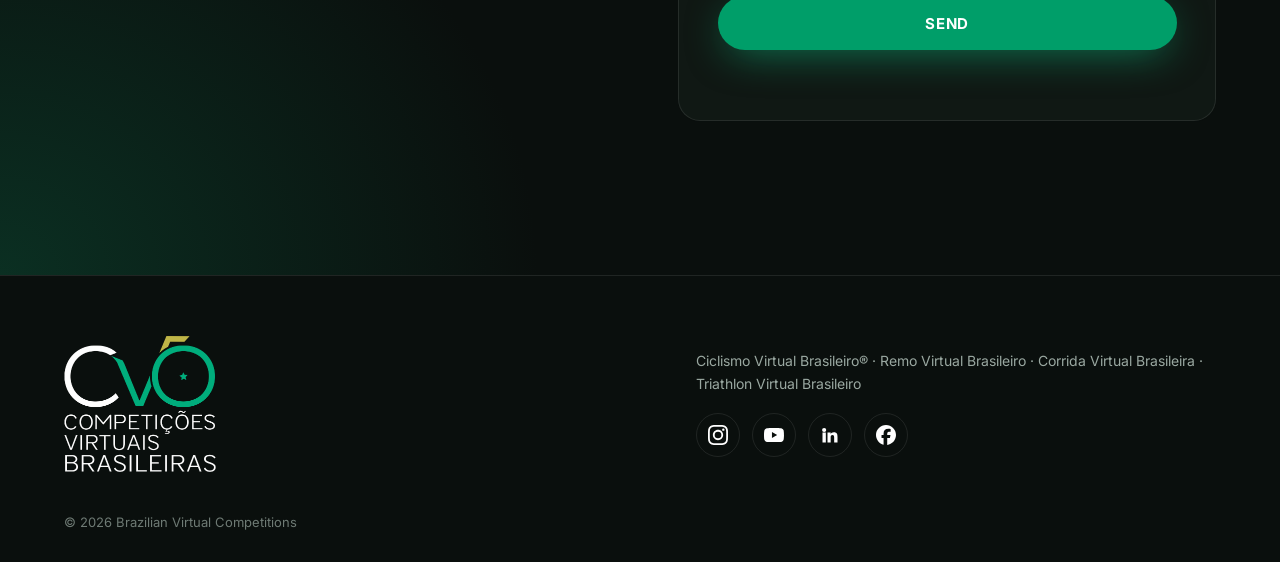
==== commit 062f7a69: "Prévia de compartilhamento (WhatsApp/redes) com imagem 1200x630 em 4 idiomas Co-Authored-By: Claude " ====
--- a/index.html
+++ b/index.html
@@ -7,7 +7,21 @@
 <meta name="description" content="Competições virtuais de ciclismo, remo, corrida e triathlon, ações de marketing presencial, sistemas de resultados e transmissão ao vivo.">
 <meta property="og:title" content="CVB · Competições Virtuais Brasileiras">
 <meta property="og:description" content="Competição virtual. Emoção real. Competições virtuais e ativações de marca com simuladores, telão e público ao vivo.">
-<meta property="og:image" content="https://www.competicaovirtual.com.br/assets/media/og-capa.jpg">
+<link rel="canonical" href="https://www.competicaovirtual.com.br/">
+<meta property="og:type" content="website">
+<meta property="og:site_name" content="CVB · Competições Virtuais Brasileiras">
+<meta property="og:locale" content="pt_BR">
+<meta property="og:url" content="https://www.competicaovirtual.com.br/">
+<meta property="og:image" content="http://www.competicaovirtual.com.br/assets/media/og-capa.jpg">
+<meta property="og:image:secure_url" content="https://www.competicaovirtual.com.br/assets/media/og-capa.jpg">
+<meta property="og:image:type" content="image/jpeg">
+<meta property="og:image:width" content="1200">
+<meta property="og:image:height" content="630">
+<meta property="og:image:alt" content="Competição virtual. Emoção real. Arena de ciclismo virtual com telão e público.">
+<meta name="twitter:card" content="summary_large_image">
+<meta name="twitter:title" content="CVB · Competições Virtuais Brasileiras">
+<meta name="twitter:description" content="Competição virtual. Emoção real. Competições virtuais e ativações de marca com simuladores, telão e público ao vivo.">
+<meta name="twitter:image" content="https://www.competicaovirtual.com.br/assets/media/og-capa.jpg">
 <link rel="alternate" hreflang="pt-BR" href="https://www.competicaovirtual.com.br/">
 <link rel="alternate" hreflang="en" href="https://www.competicaovirtual.com.br/en/">
 <link rel="alternate" hreflang="es" href="https://www.competicaovirtual.com.br/es/">
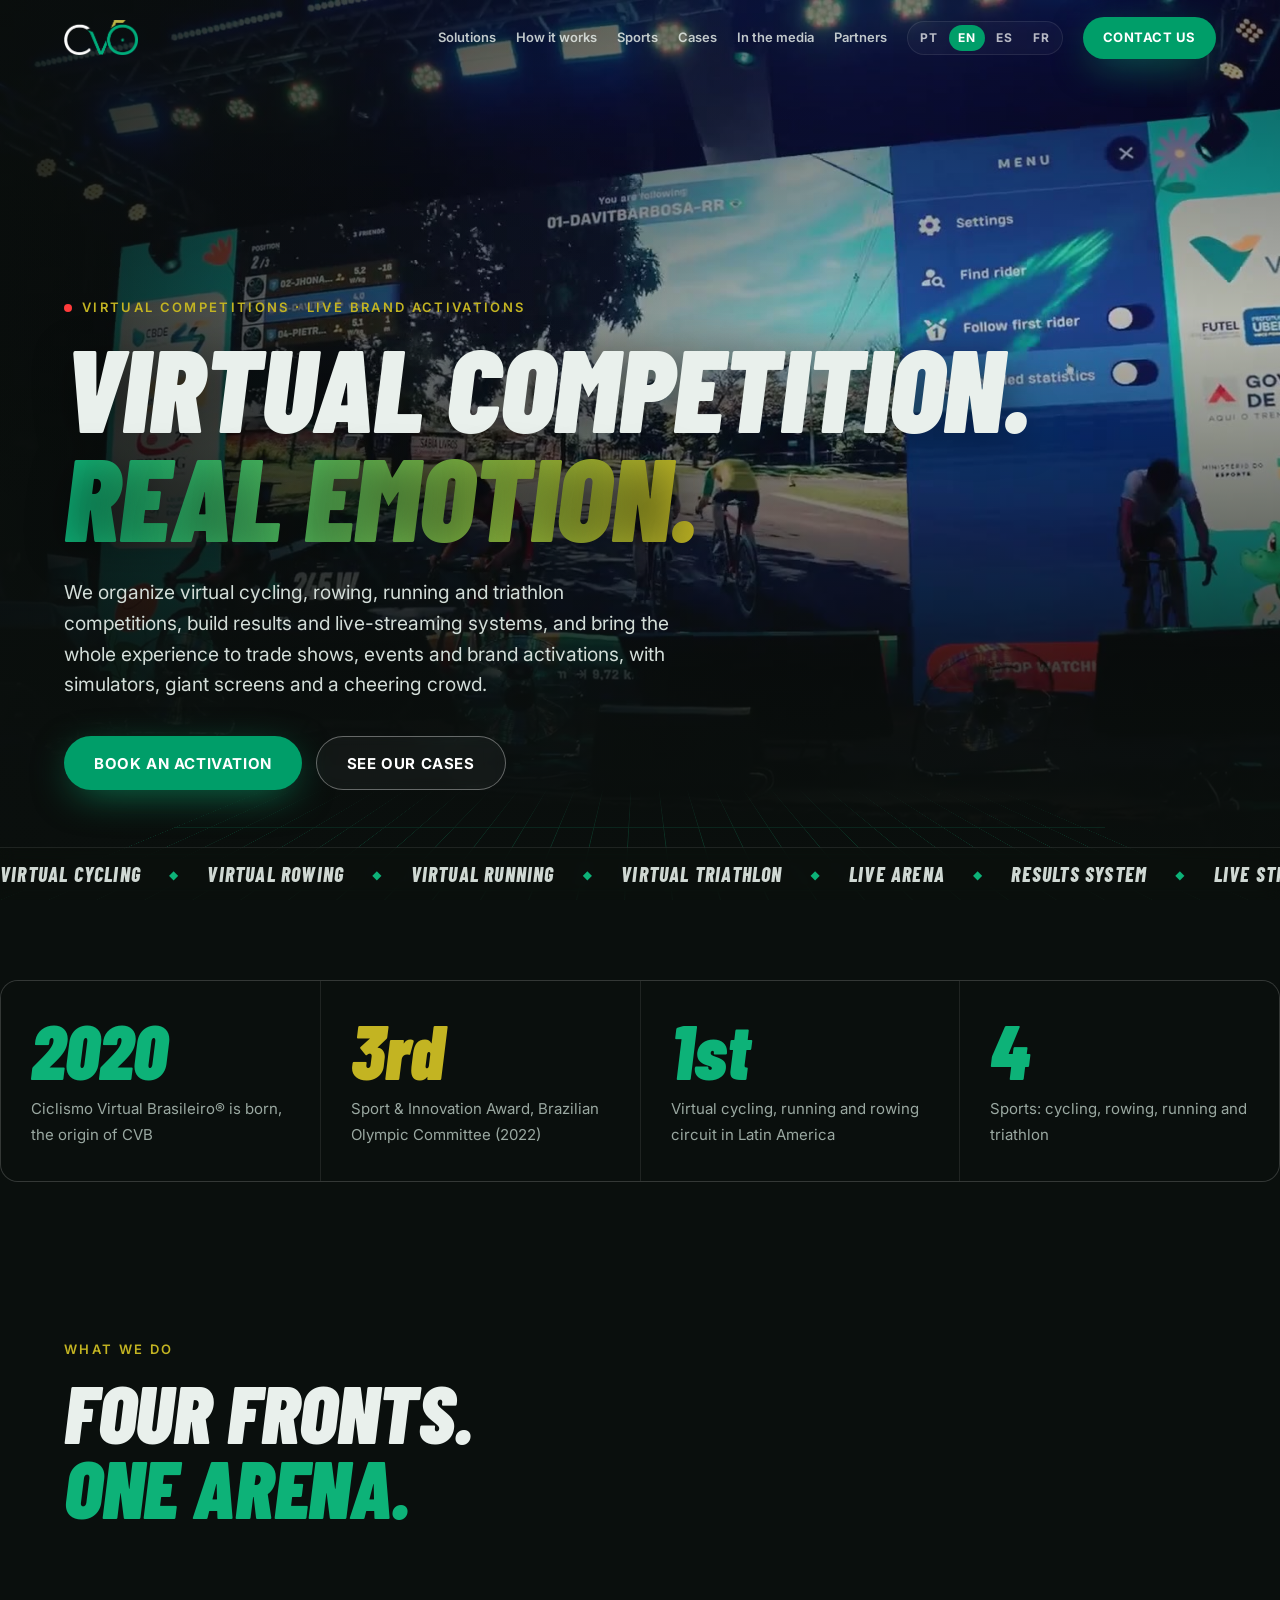
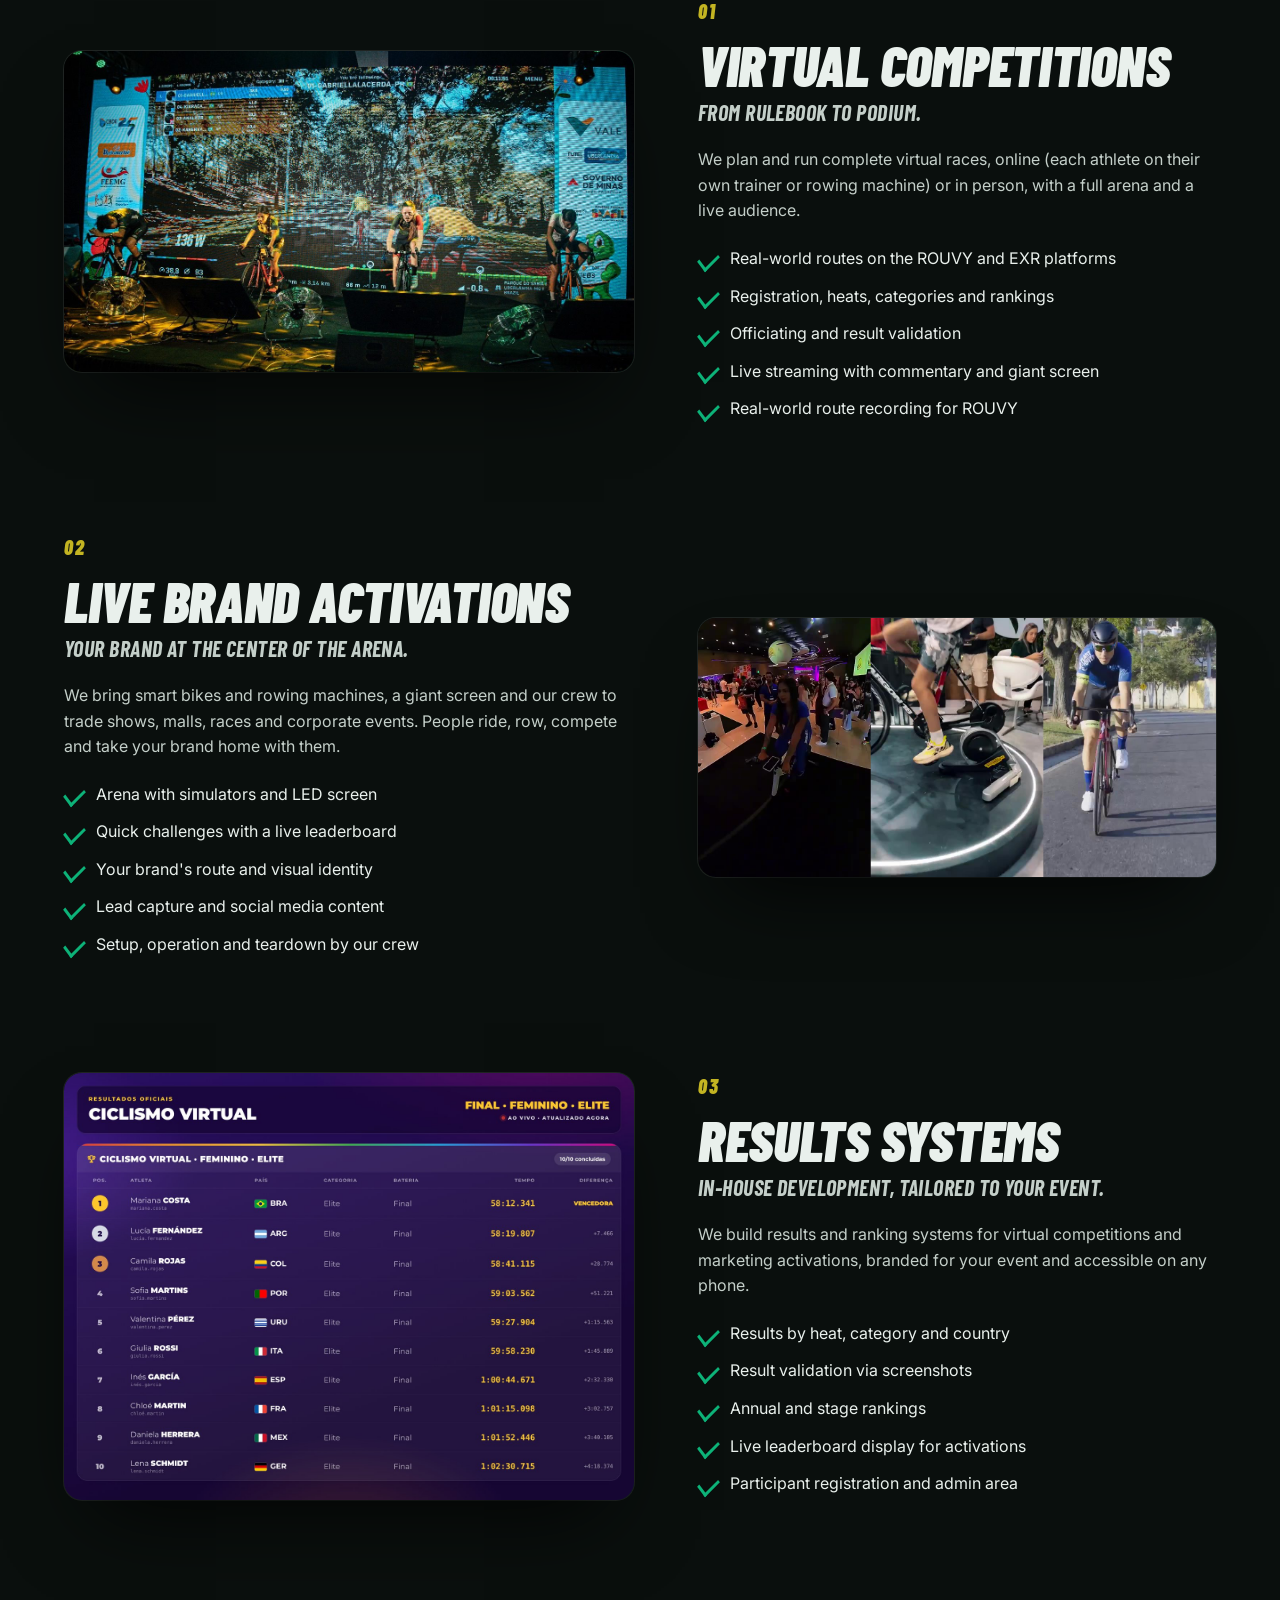
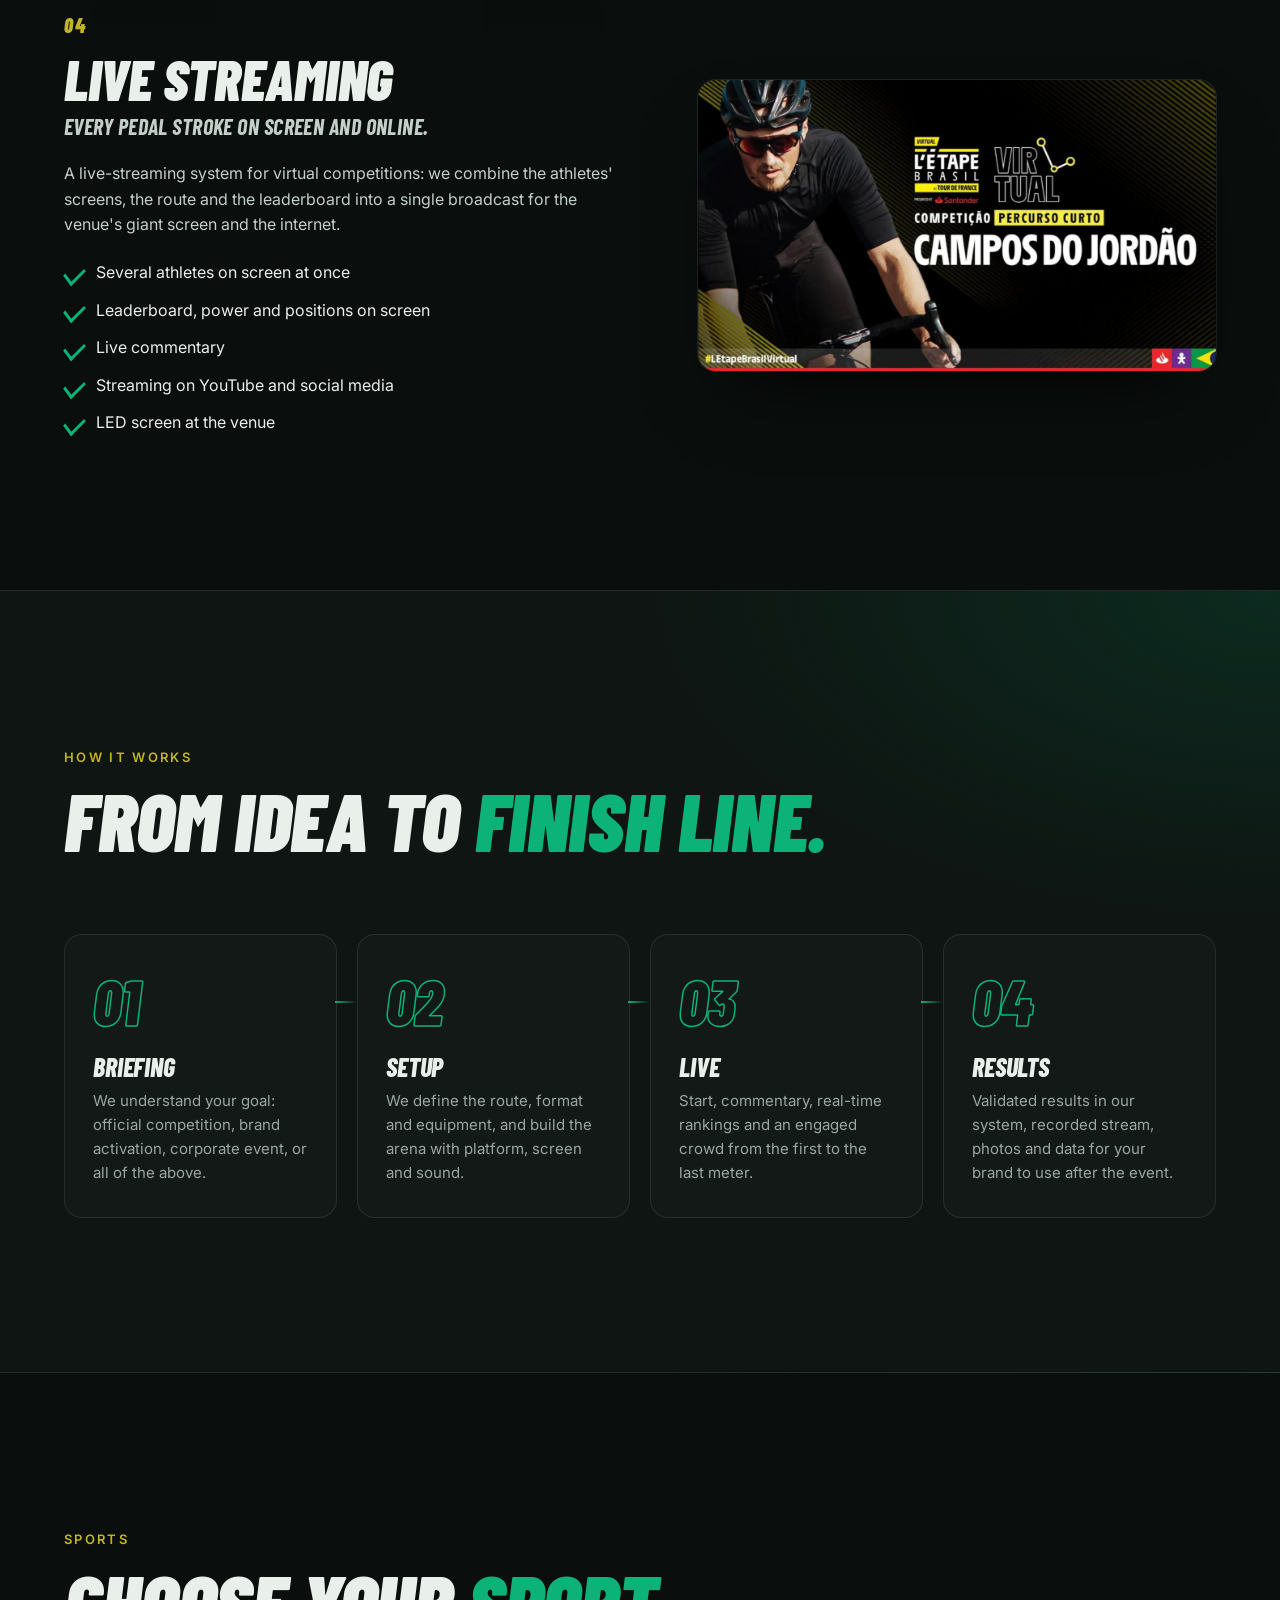
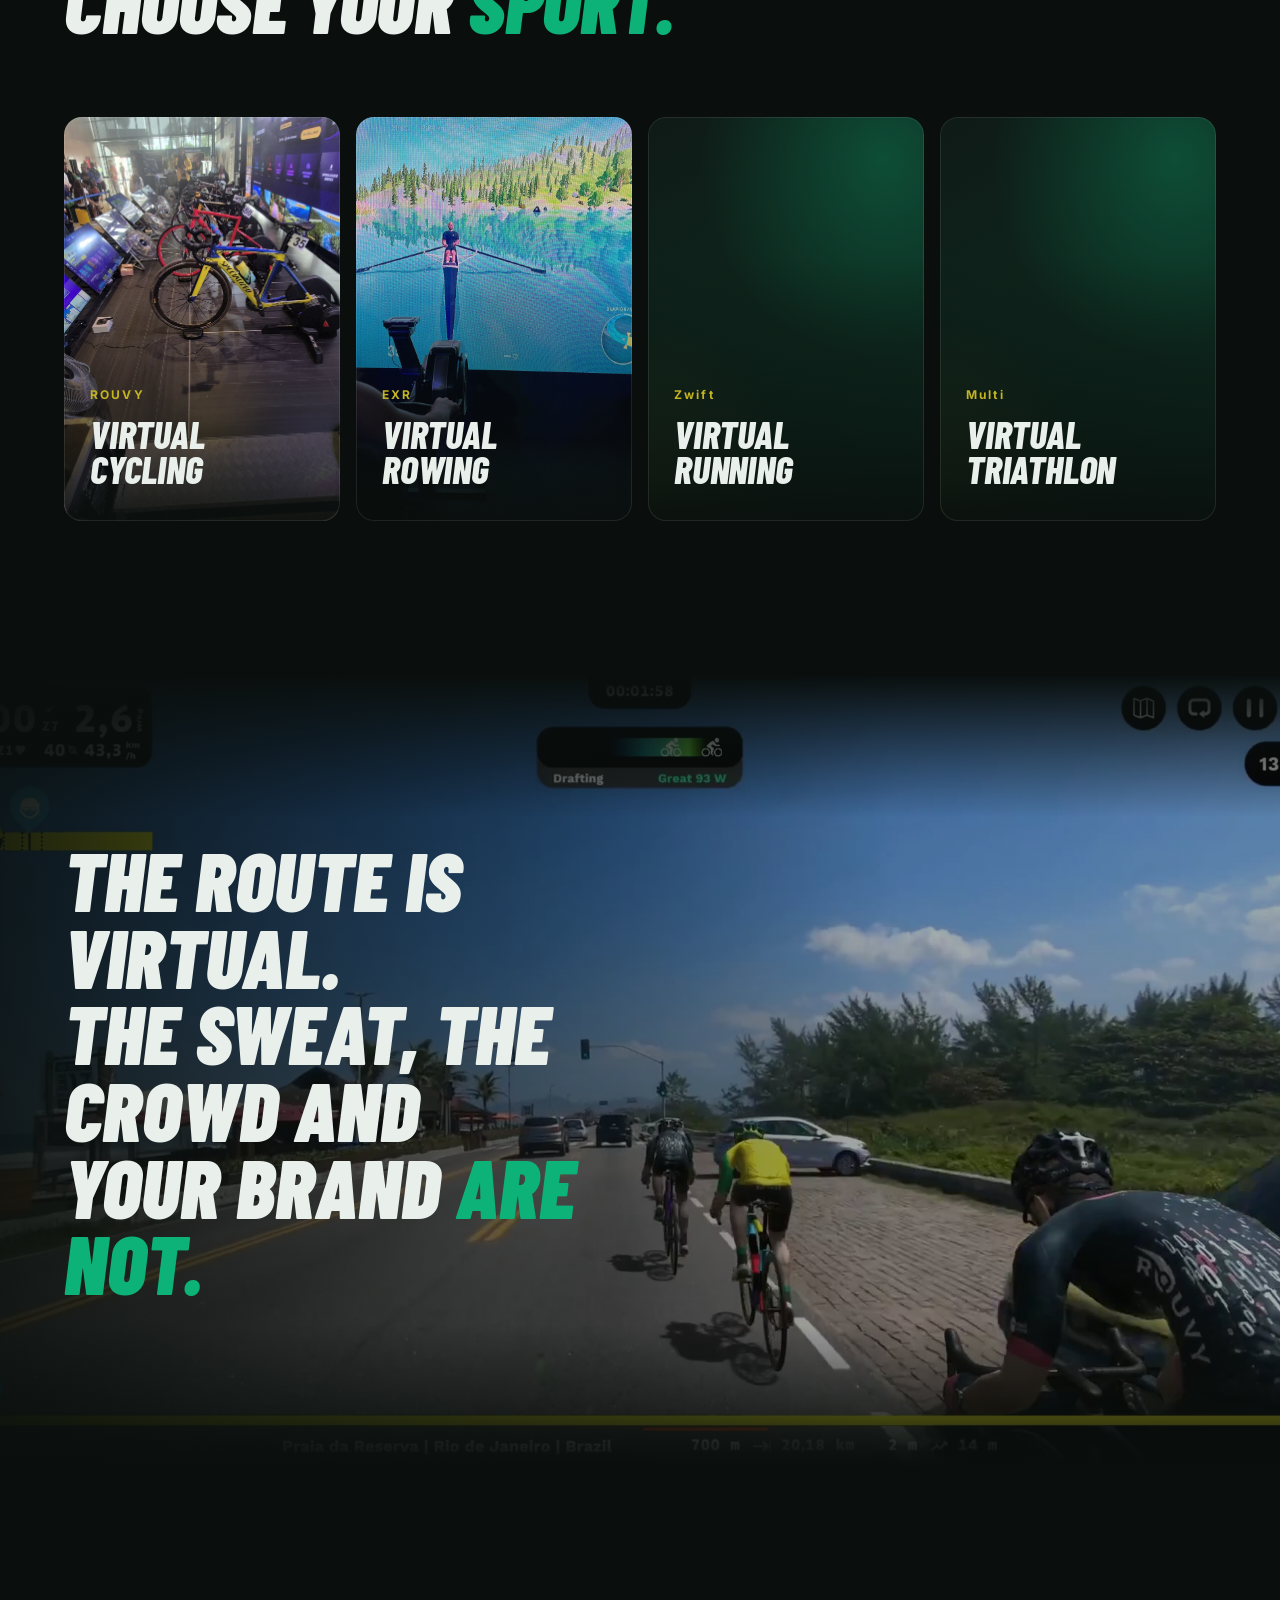
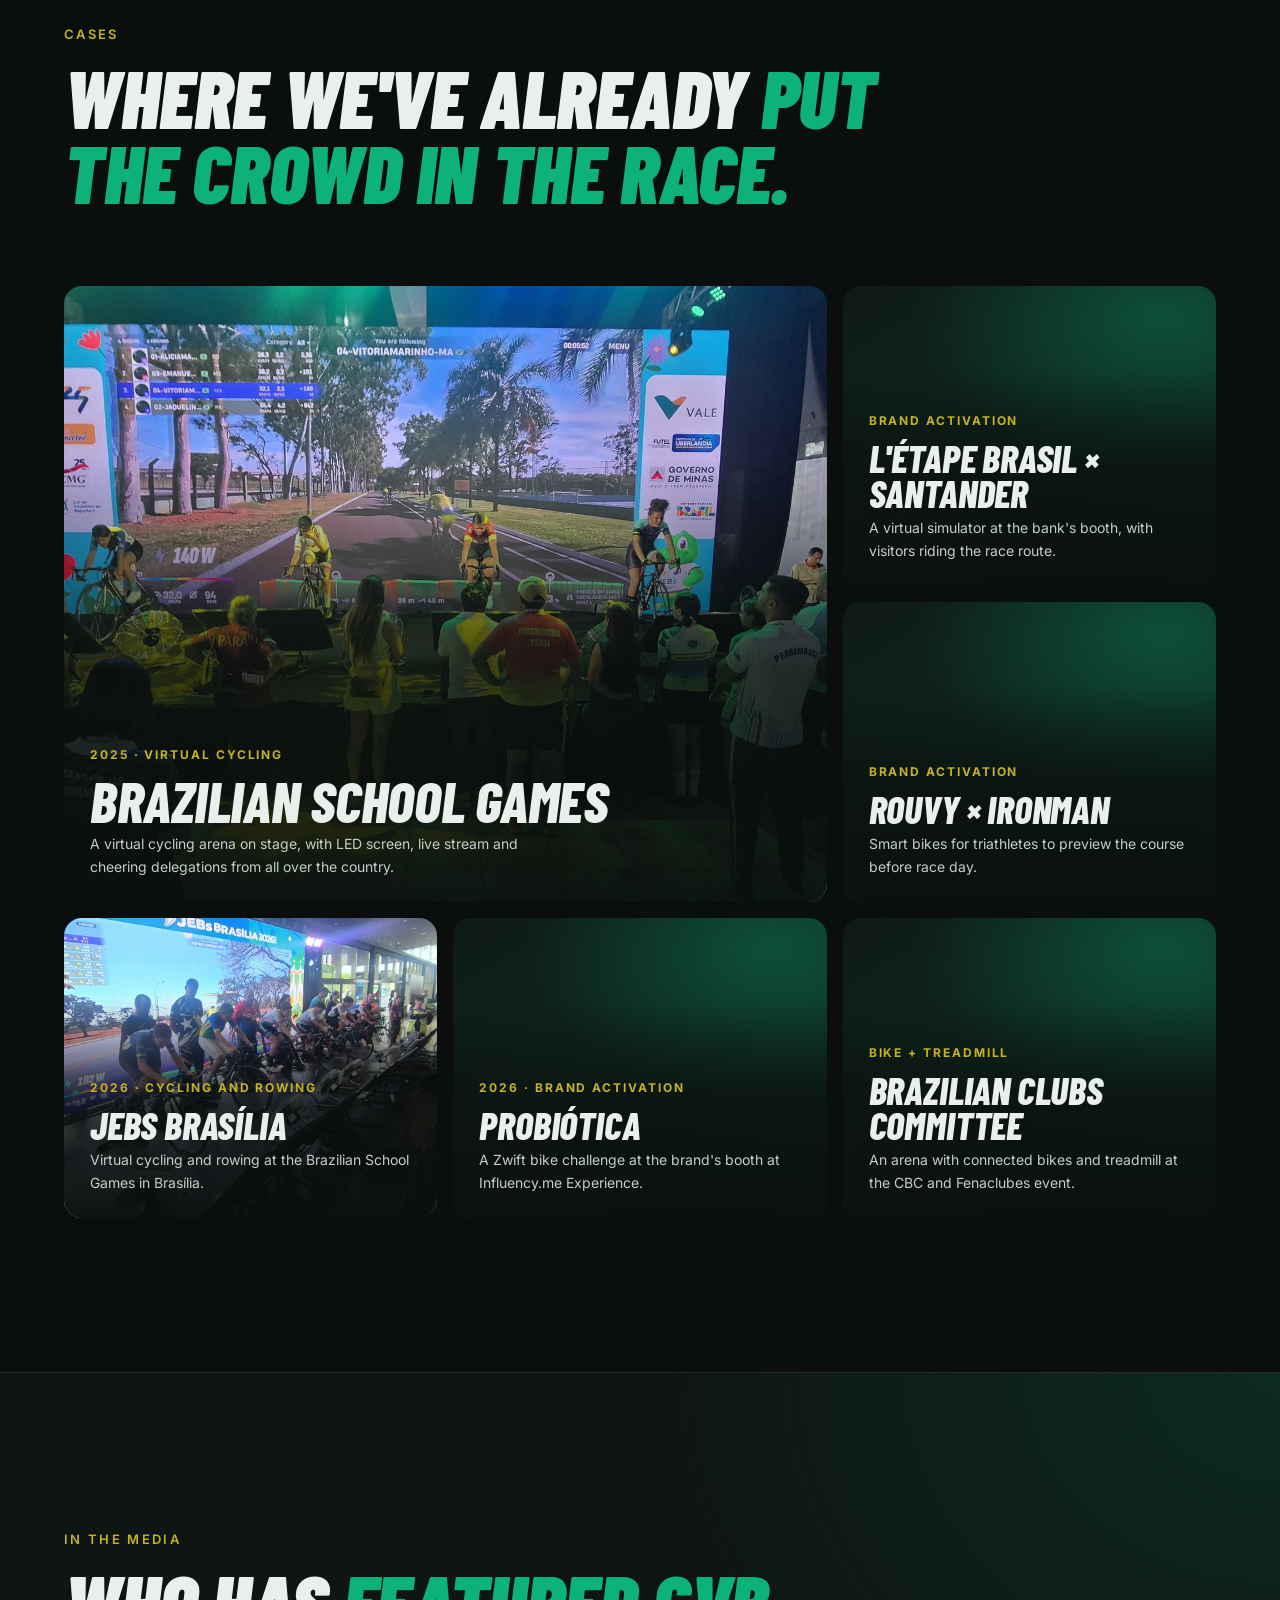
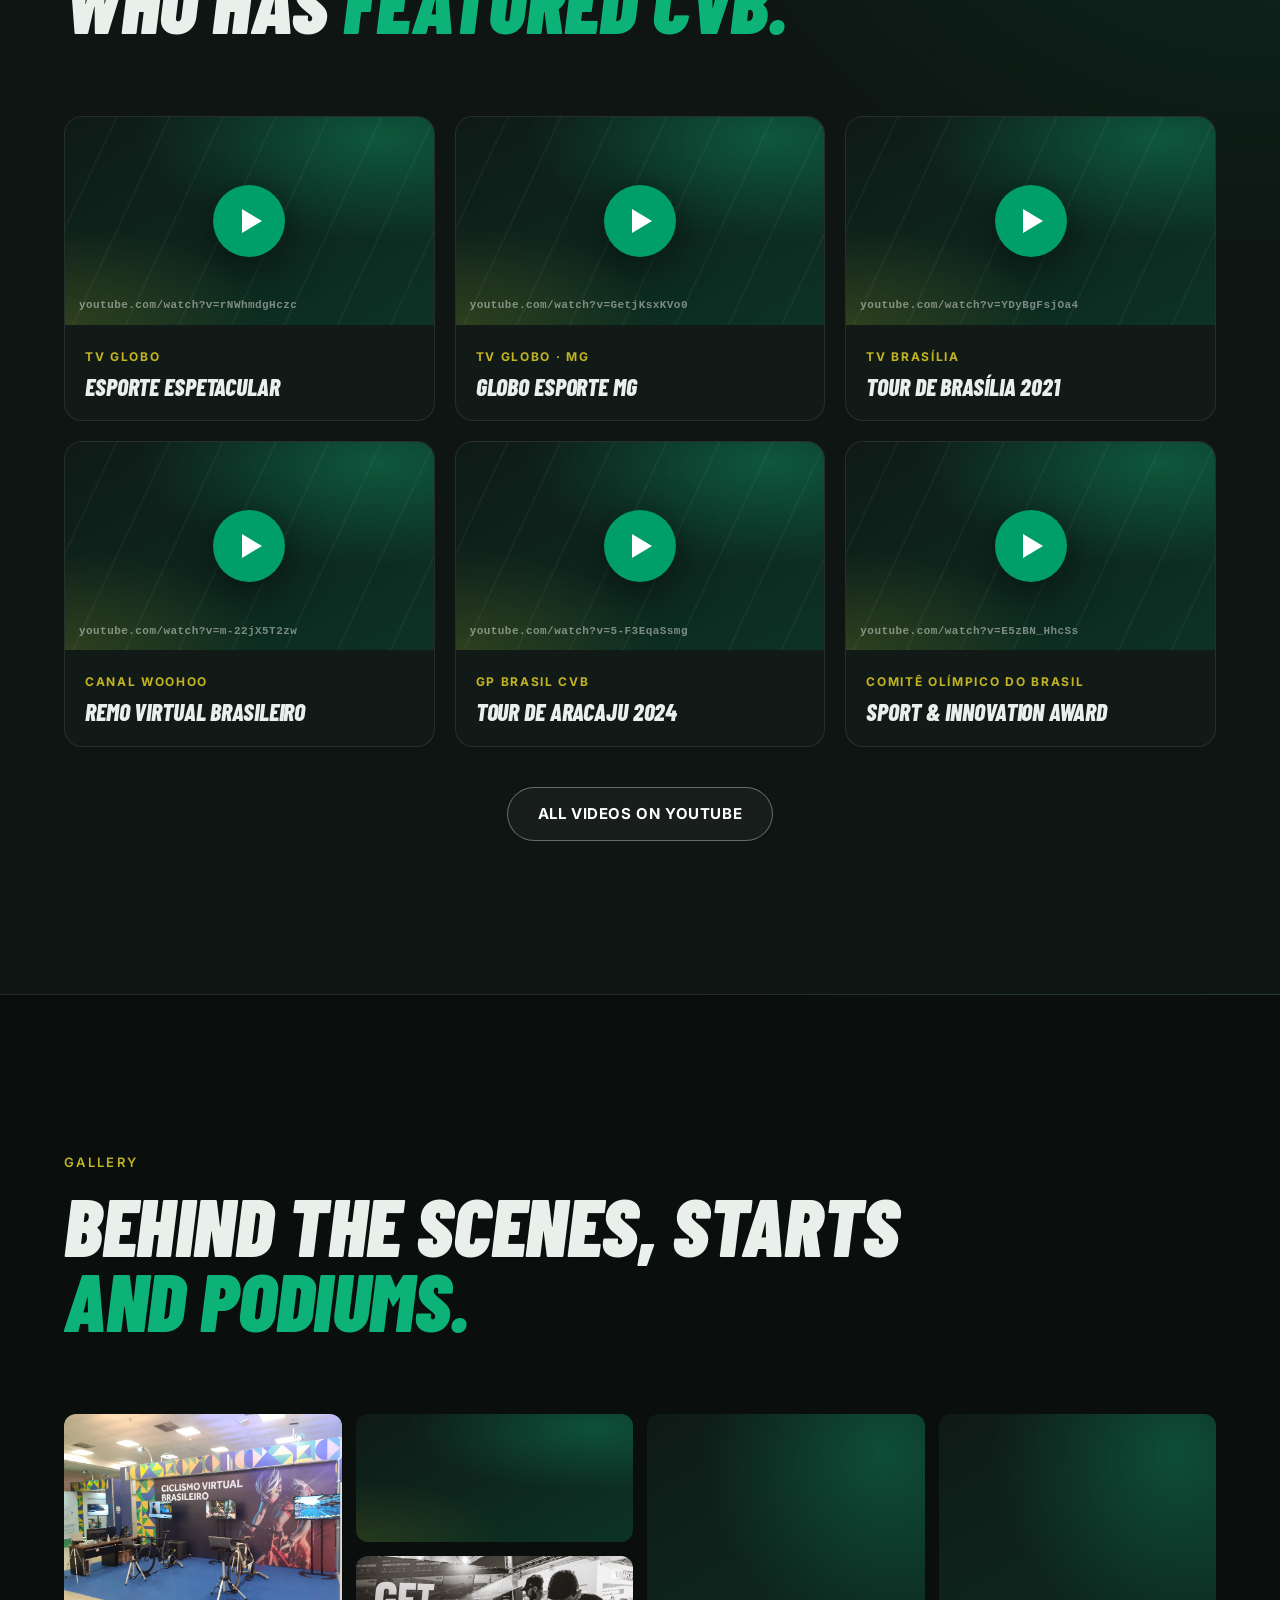
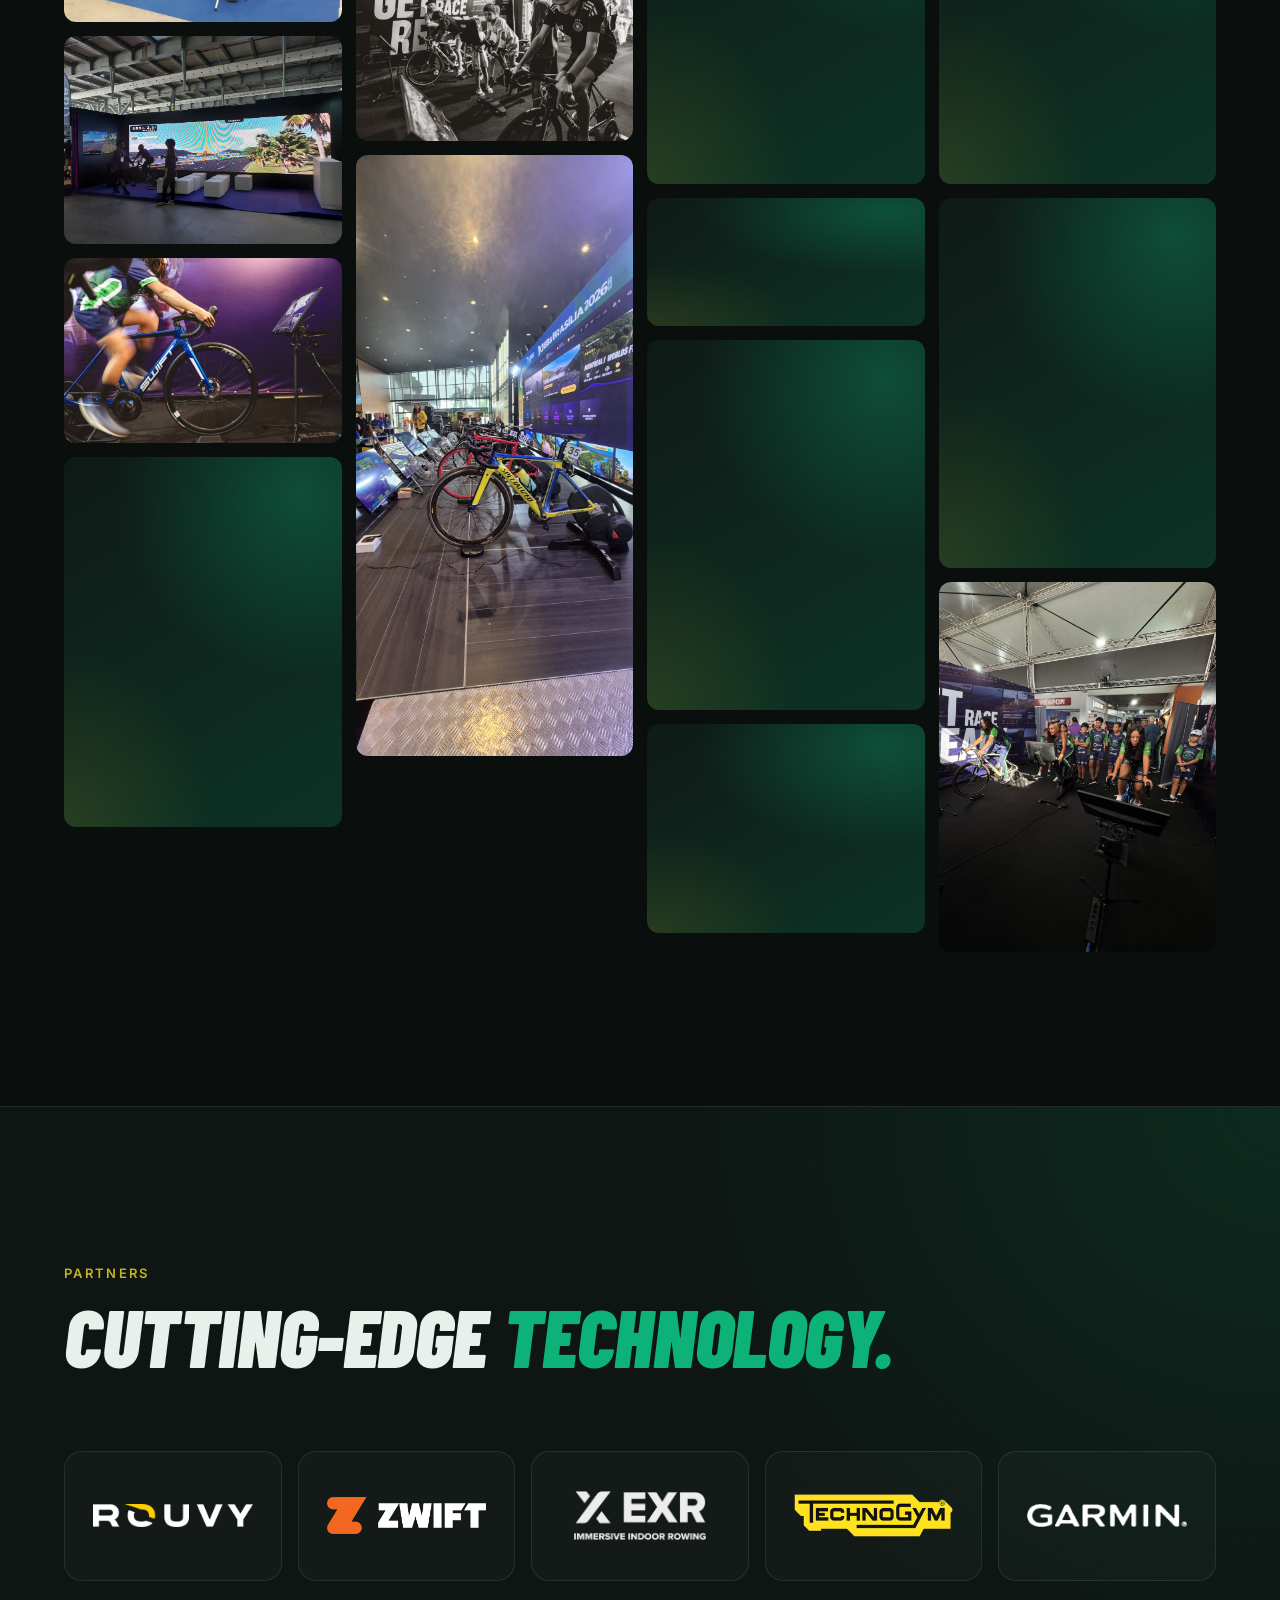
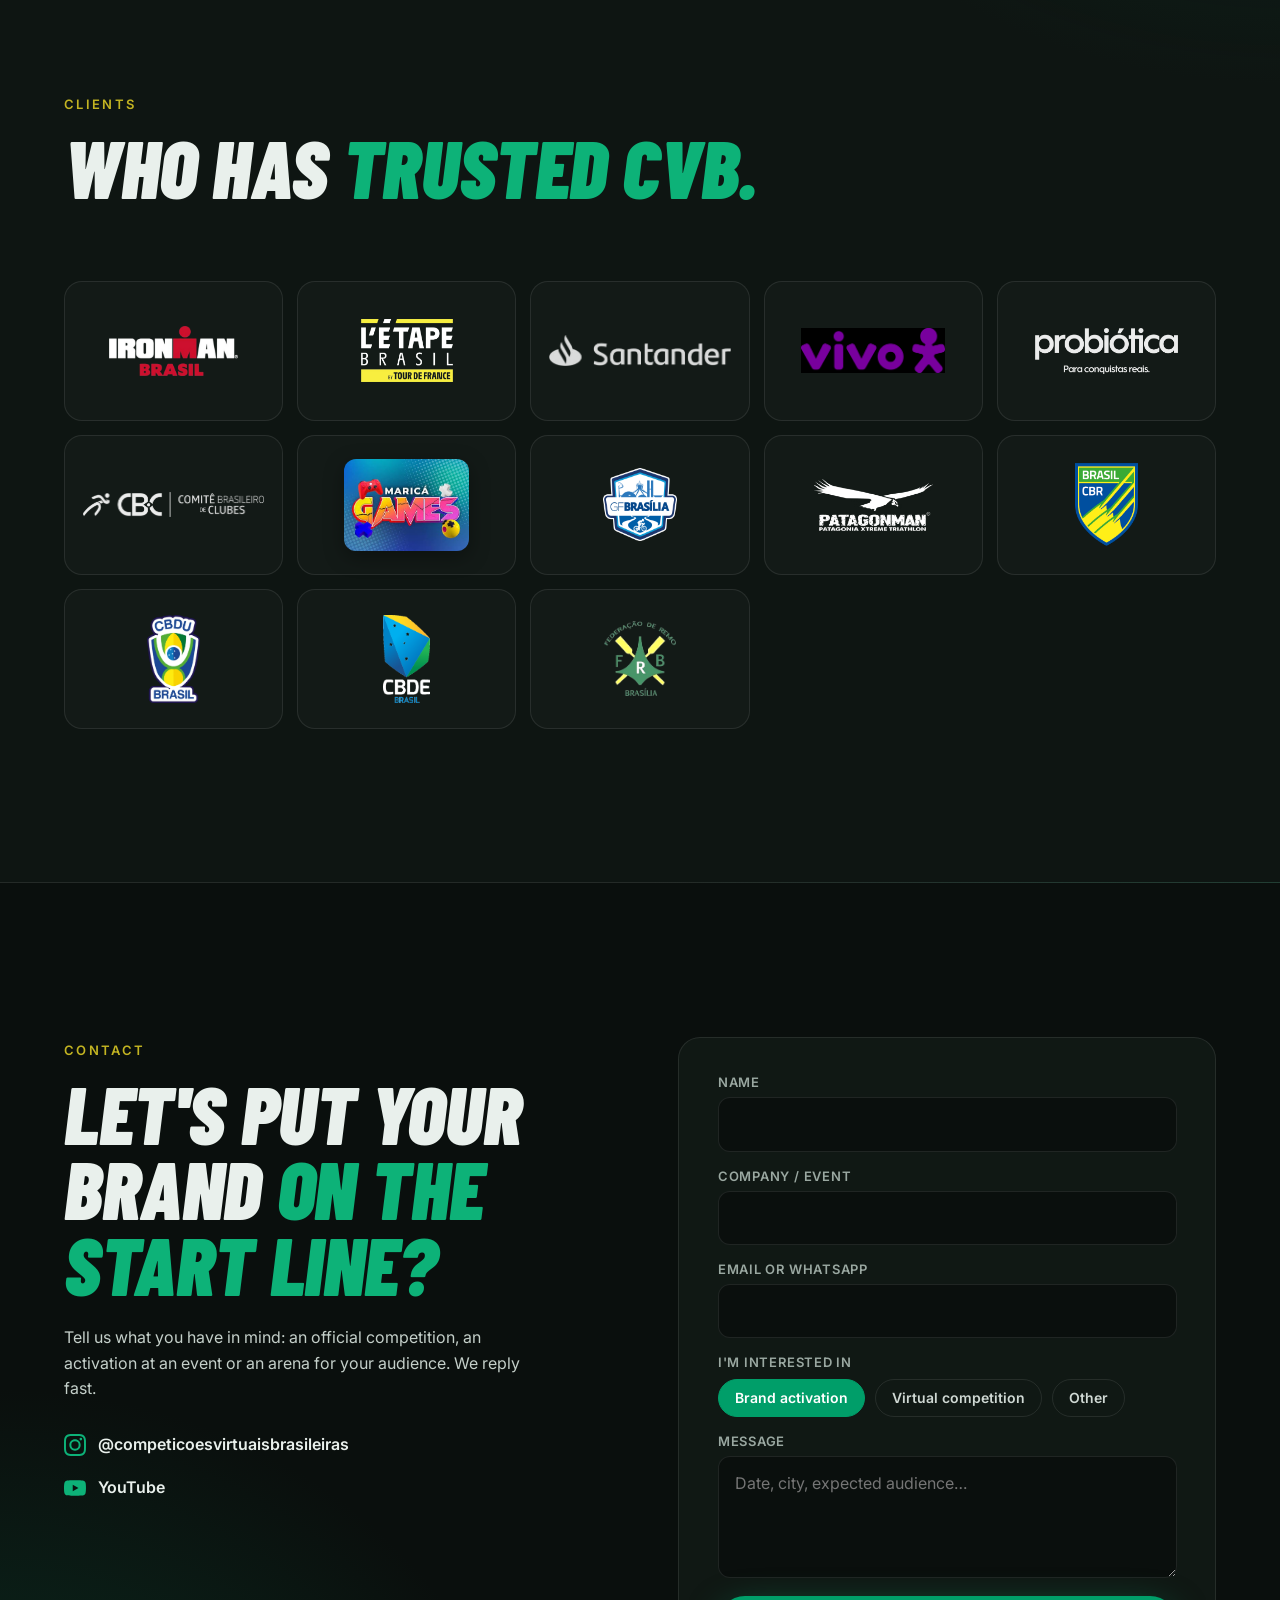
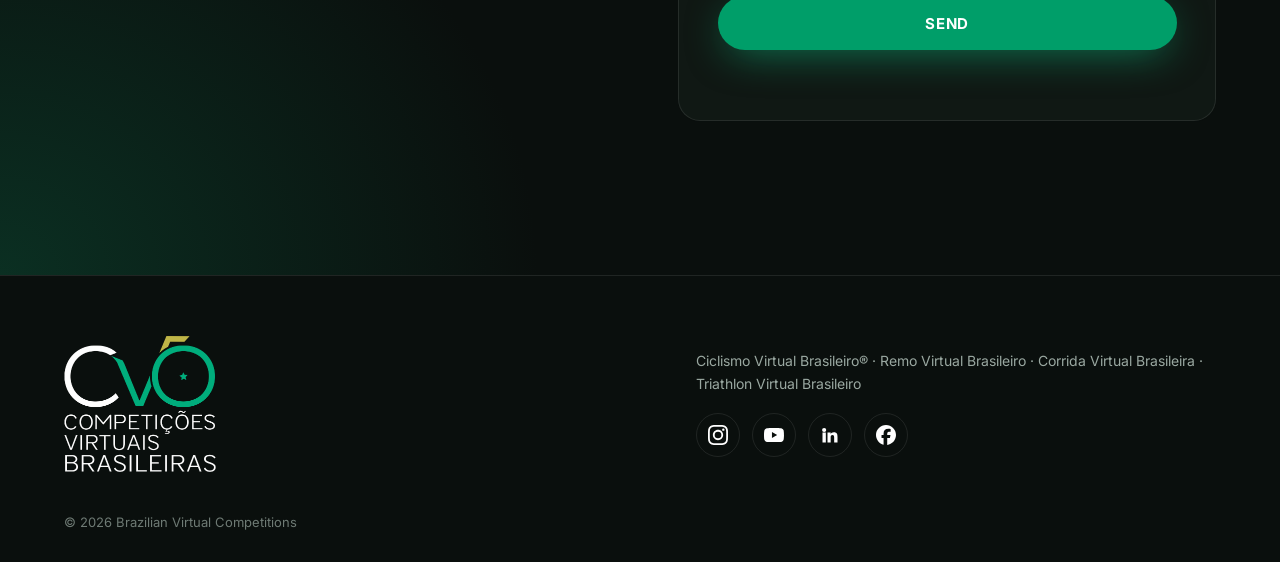
==== commit f8210508: "Logo da Vivo em cores; remove 'Telão de LED' da faixa do topo Co-Authored-By: Claude Opus 5.5 <norep" ====
--- a/index.html
+++ b/index.html
@@ -77,8 +77,8 @@
   </div>
   <div class="ticker" aria-hidden="true">
     <div class="ticker__track">
-      <span>Ciclismo virtual</span><i>◆</i><span>Remo virtual</span><i>◆</i><span>Corrida virtual</span><i>◆</i><span>Triathlon virtual</span><i>◆</i><span>Arena ao vivo</span><i>◆</i><span>Telão de LED</span><i>◆</i><span>Sistema de resultados</span><i>◆</i><span>Transmissão ao vivo</span><i>◆</i>
-      <span>Ciclismo virtual</span><i>◆</i><span>Remo virtual</span><i>◆</i><span>Corrida virtual</span><i>◆</i><span>Triathlon virtual</span><i>◆</i><span>Arena ao vivo</span><i>◆</i><span>Telão de LED</span><i>◆</i><span>Sistema de resultados</span><i>◆</i><span>Transmissão ao vivo</span><i>◆</i>
+      <span>Ciclismo virtual</span><i>◆</i><span>Remo virtual</span><i>◆</i><span>Corrida virtual</span><i>◆</i><span>Triathlon virtual</span><i>◆</i><span>Arena ao vivo</span><i>◆</i><span>Sistema de resultados</span><i>◆</i><span>Transmissão ao vivo</span><i>◆</i>
+      <span>Ciclismo virtual</span><i>◆</i><span>Remo virtual</span><i>◆</i><span>Corrida virtual</span><i>◆</i><span>Triathlon virtual</span><i>◆</i><span>Arena ao vivo</span><i>◆</i><span>Sistema de resultados</span><i>◆</i><span>Transmissão ao vivo</span><i>◆</i>
     </div>
   </div>
 </section>
